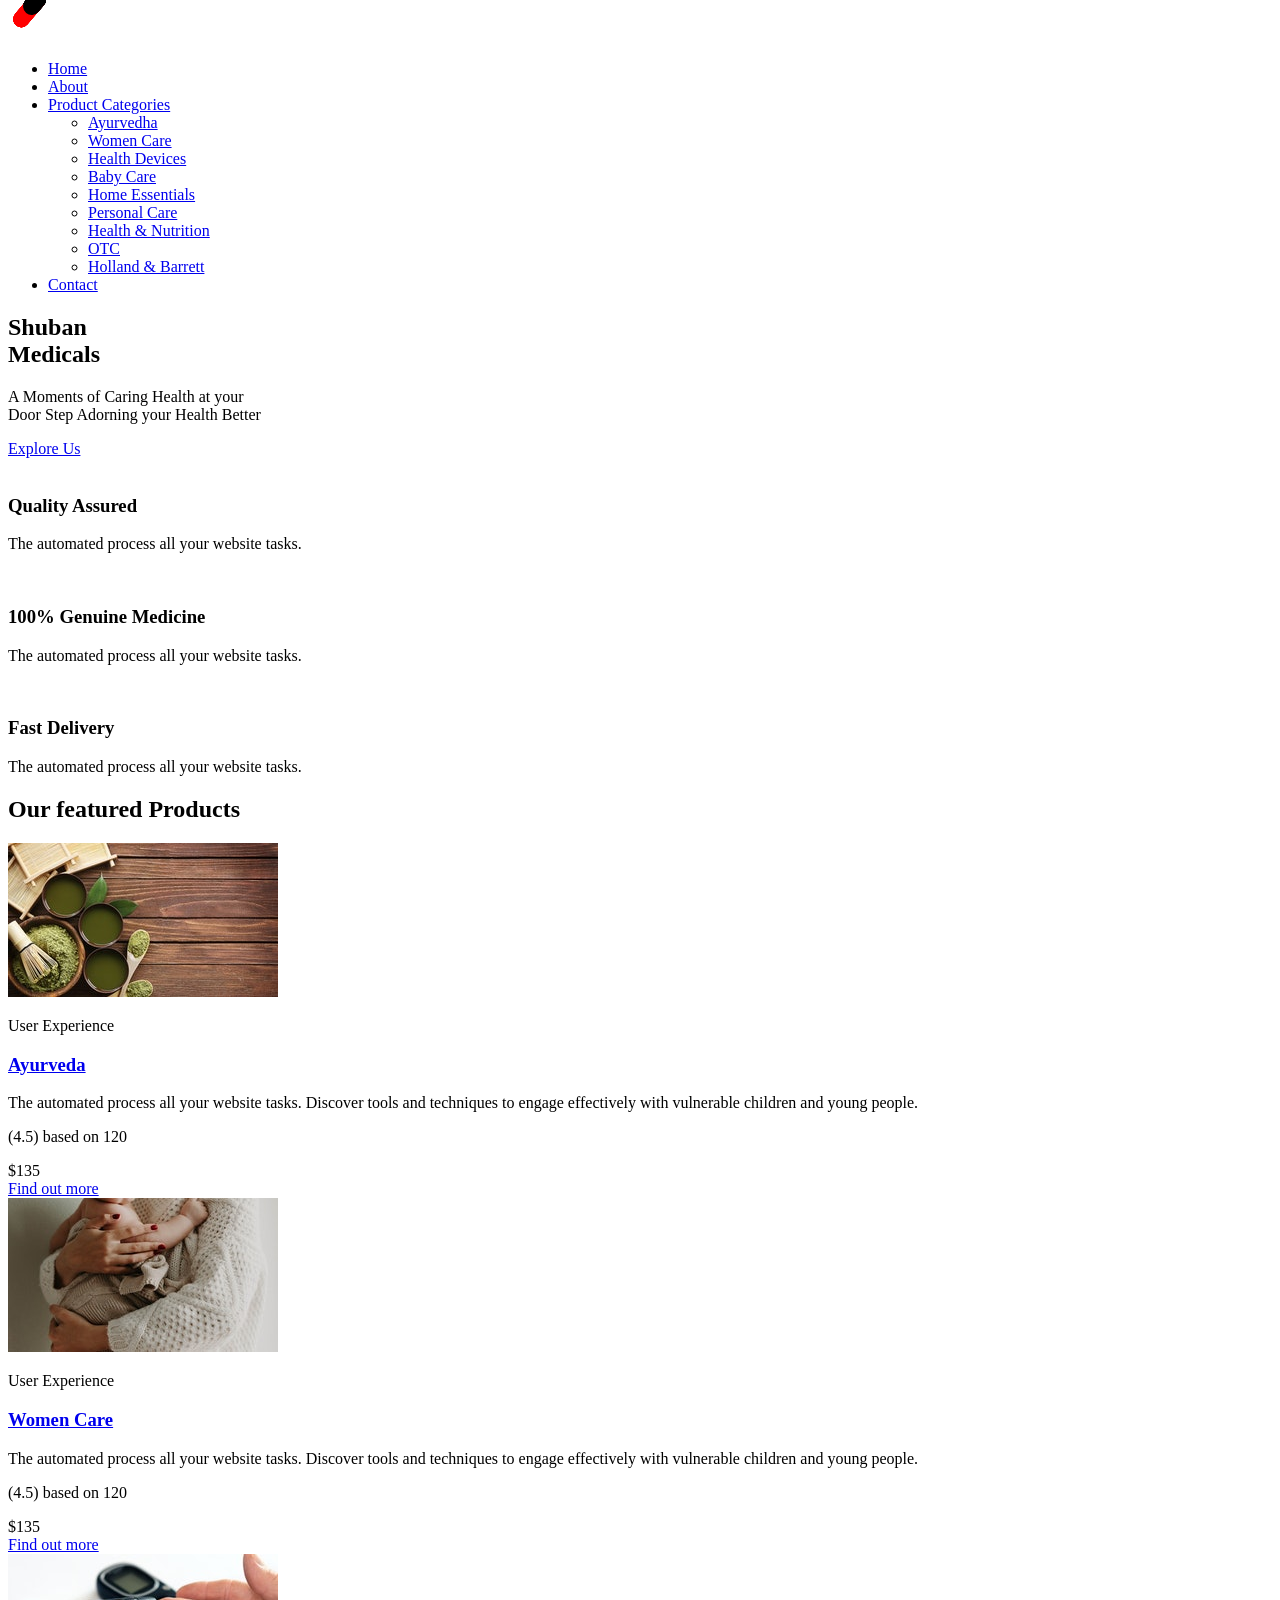
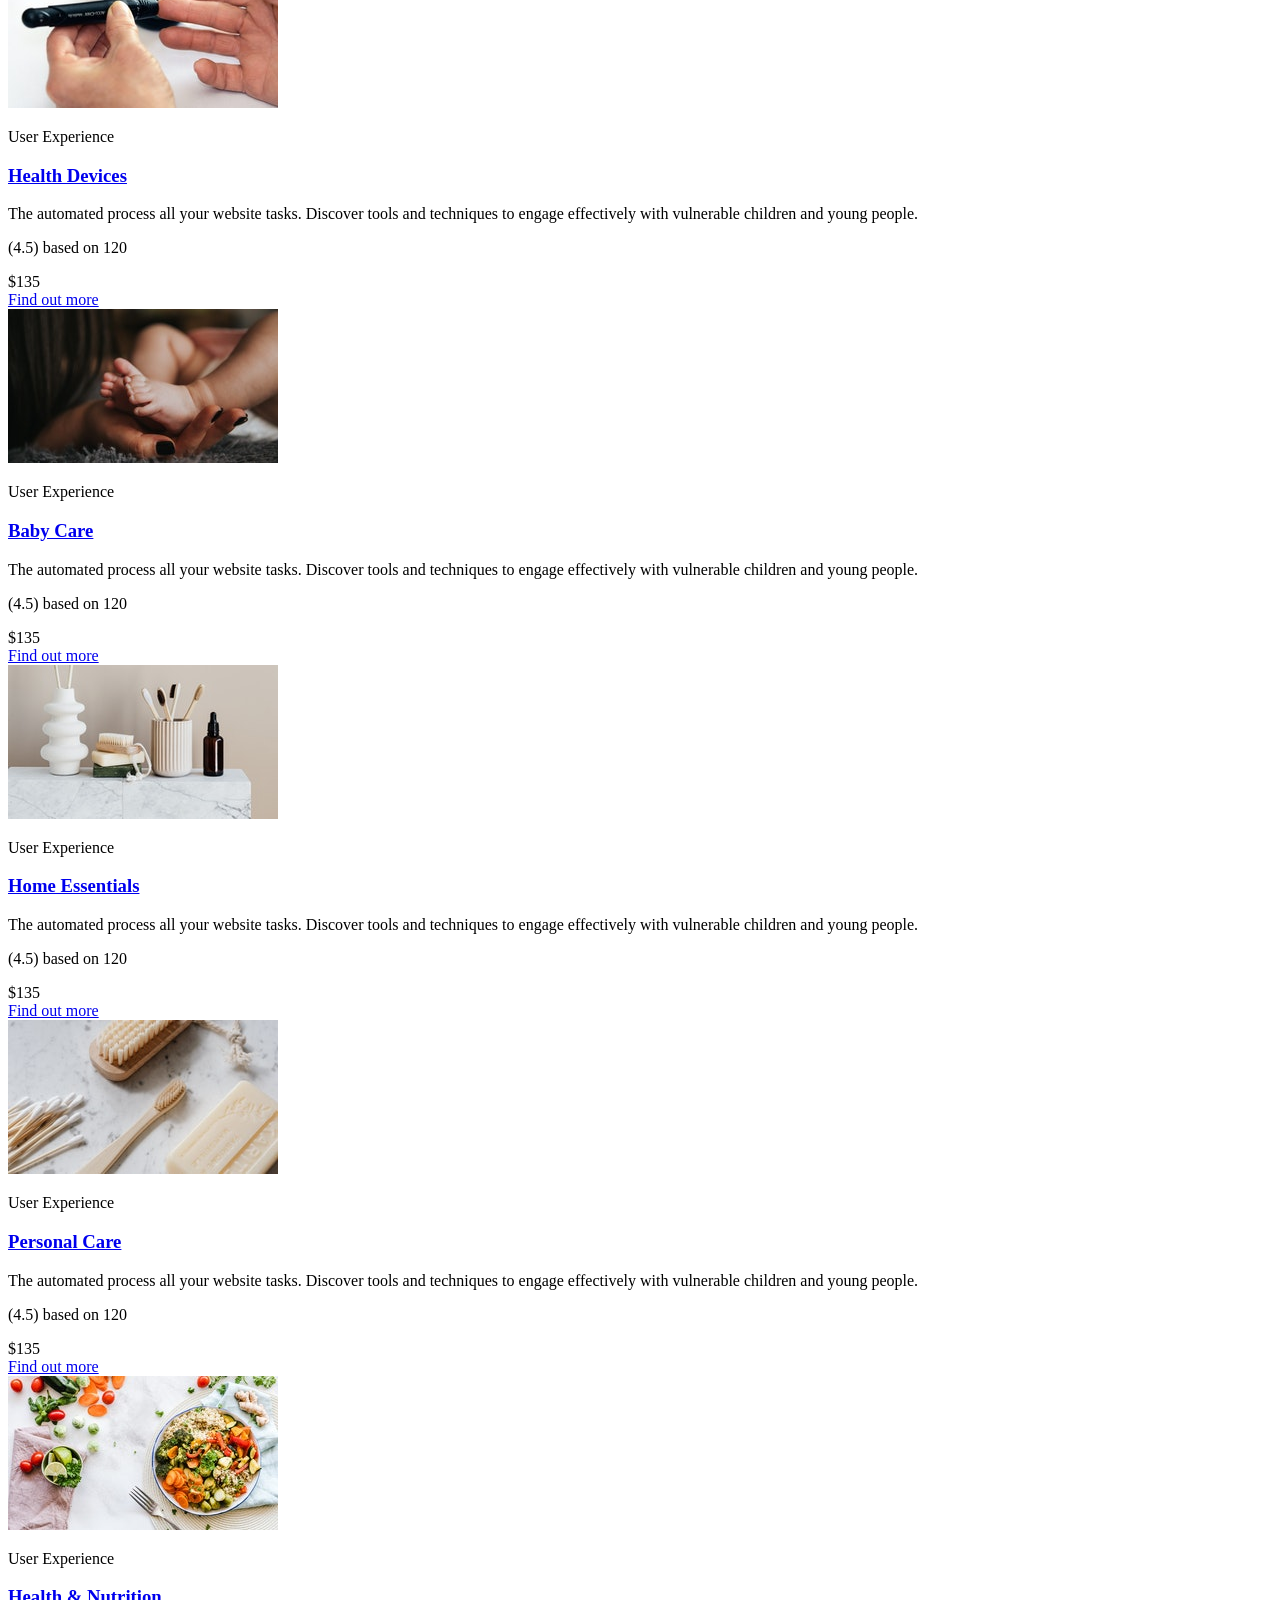
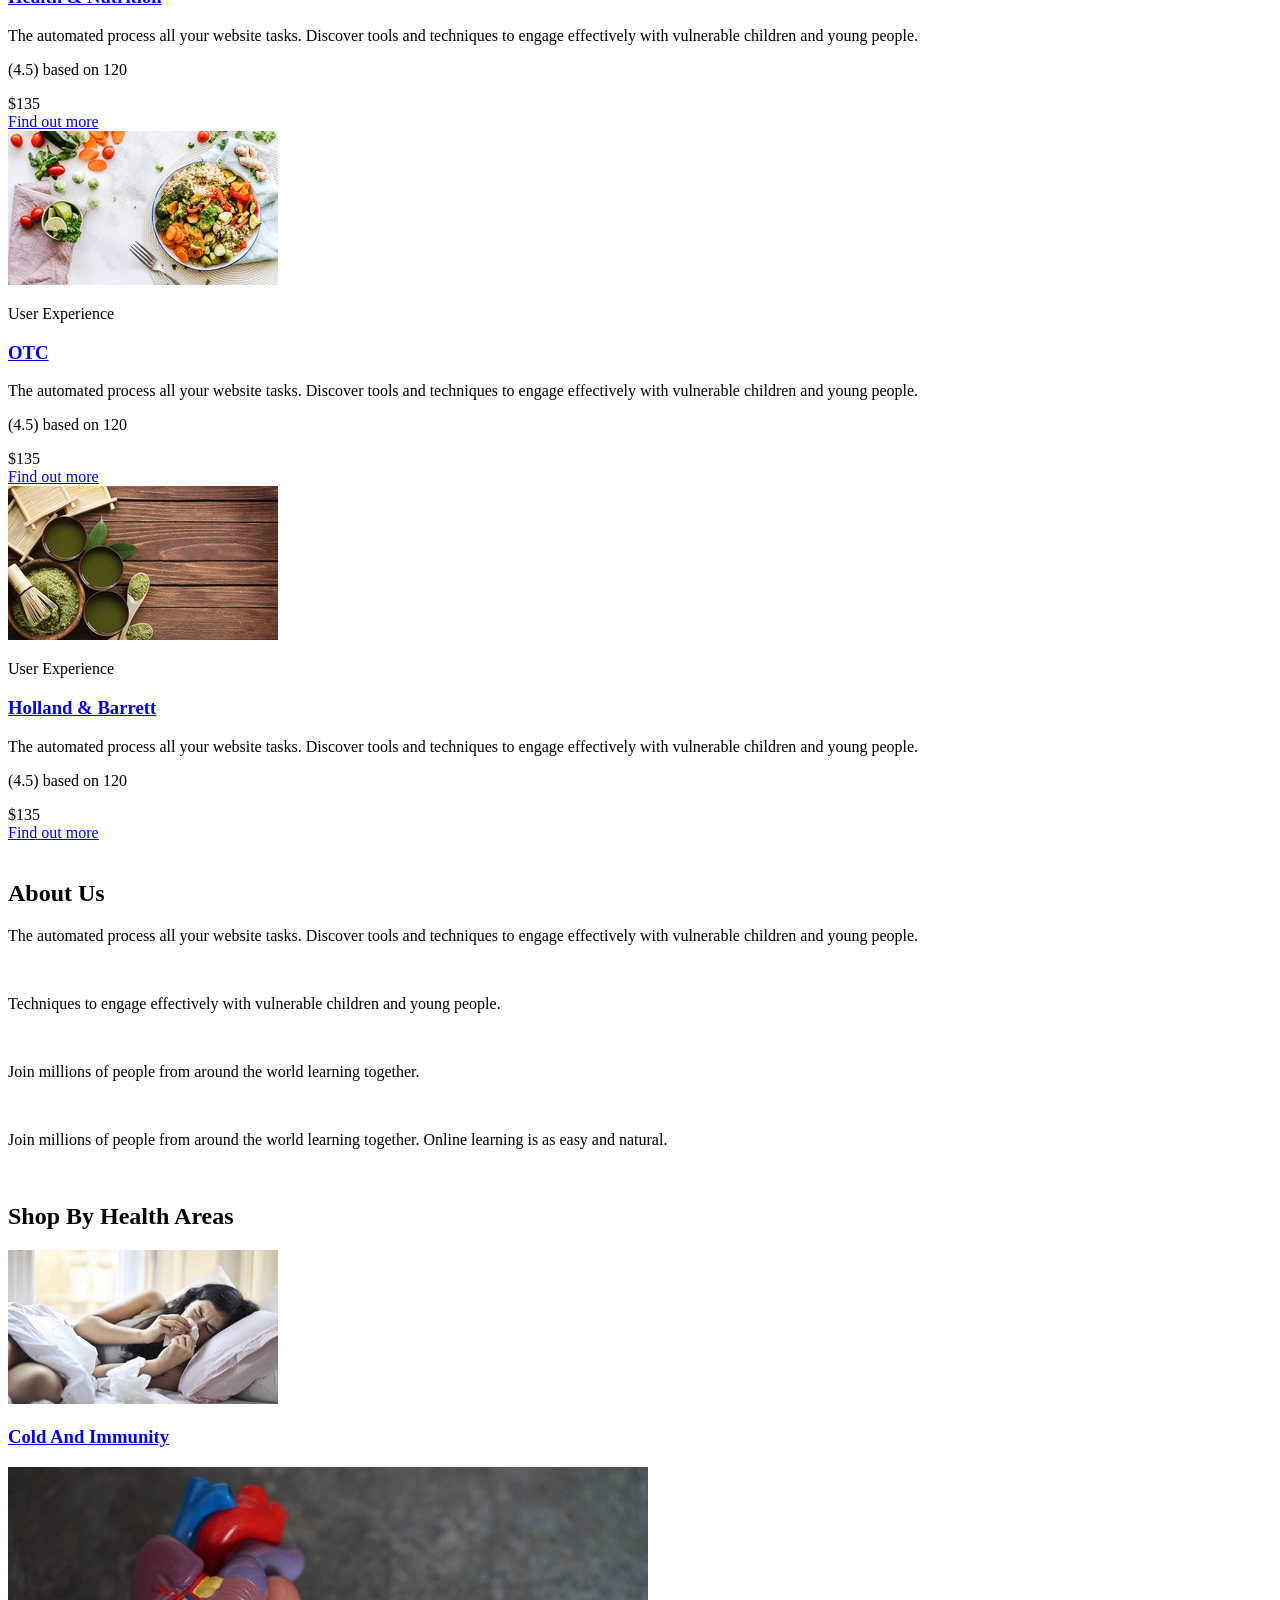
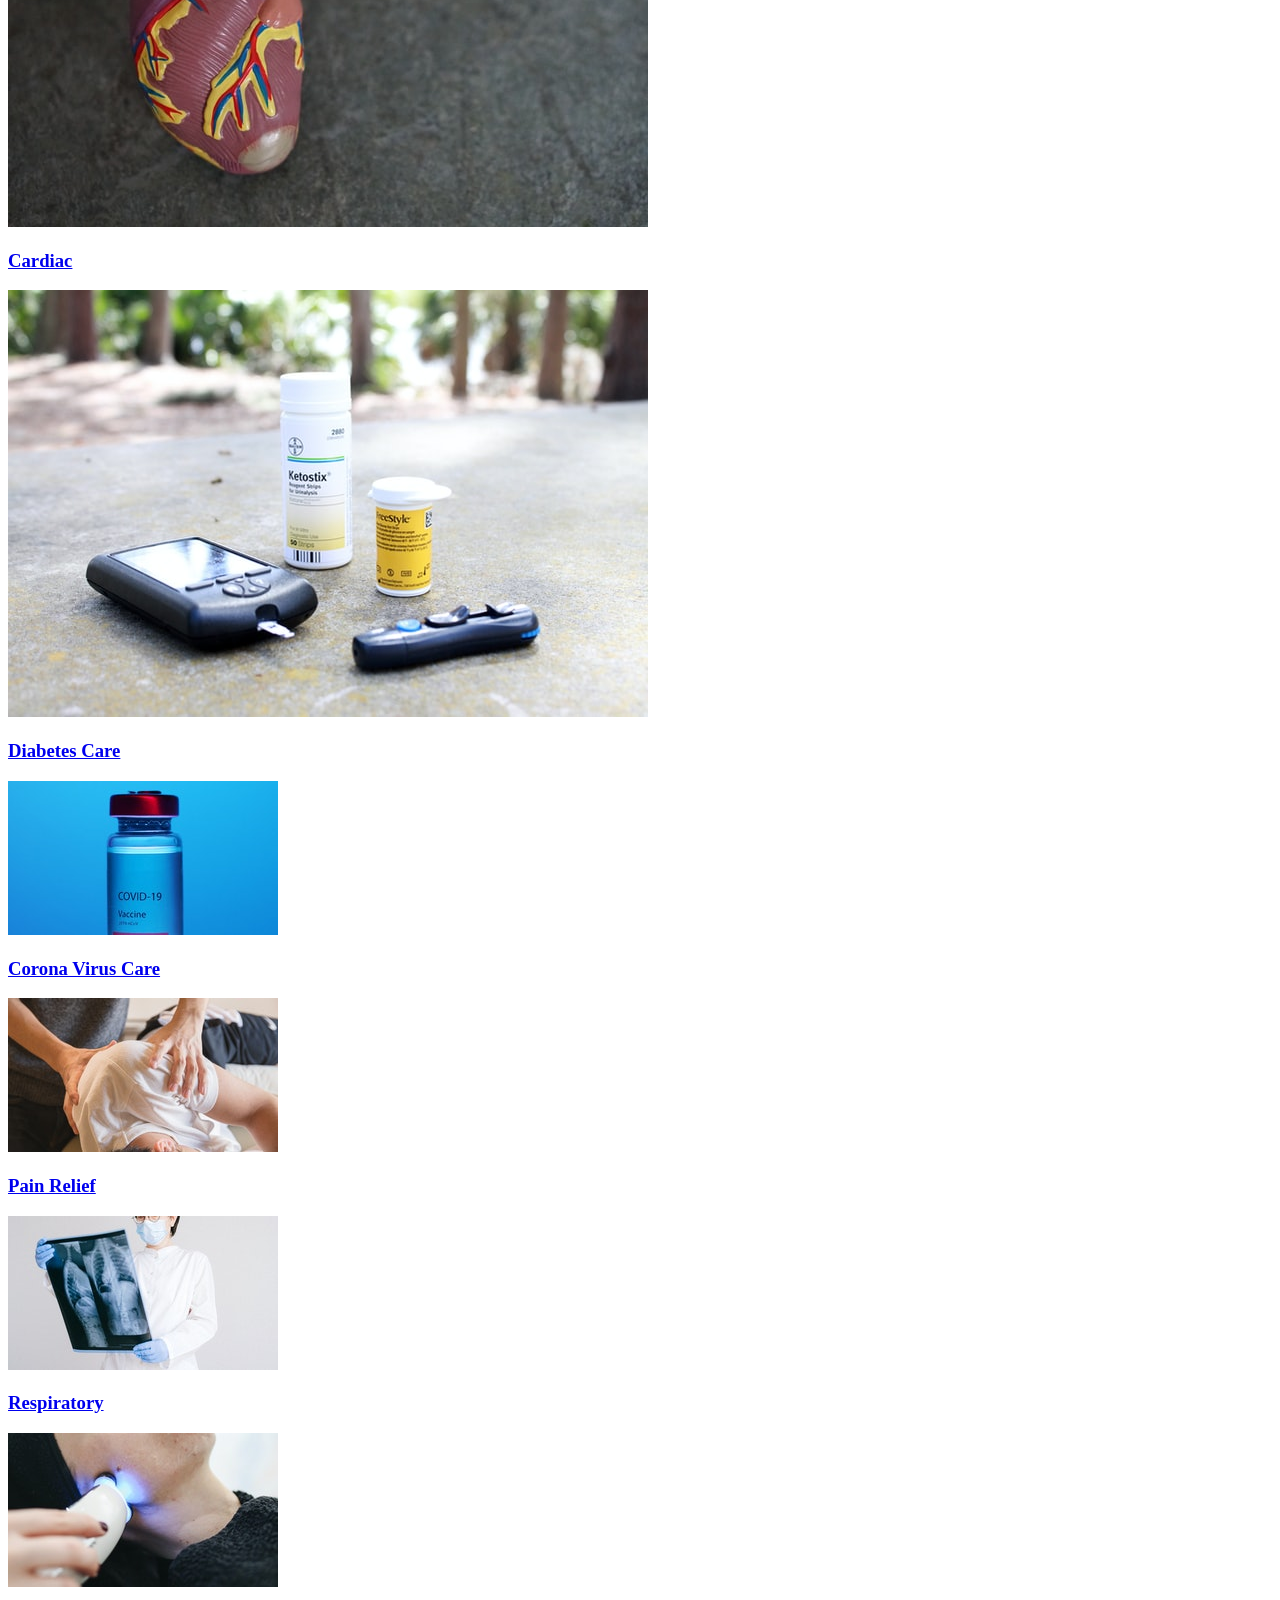
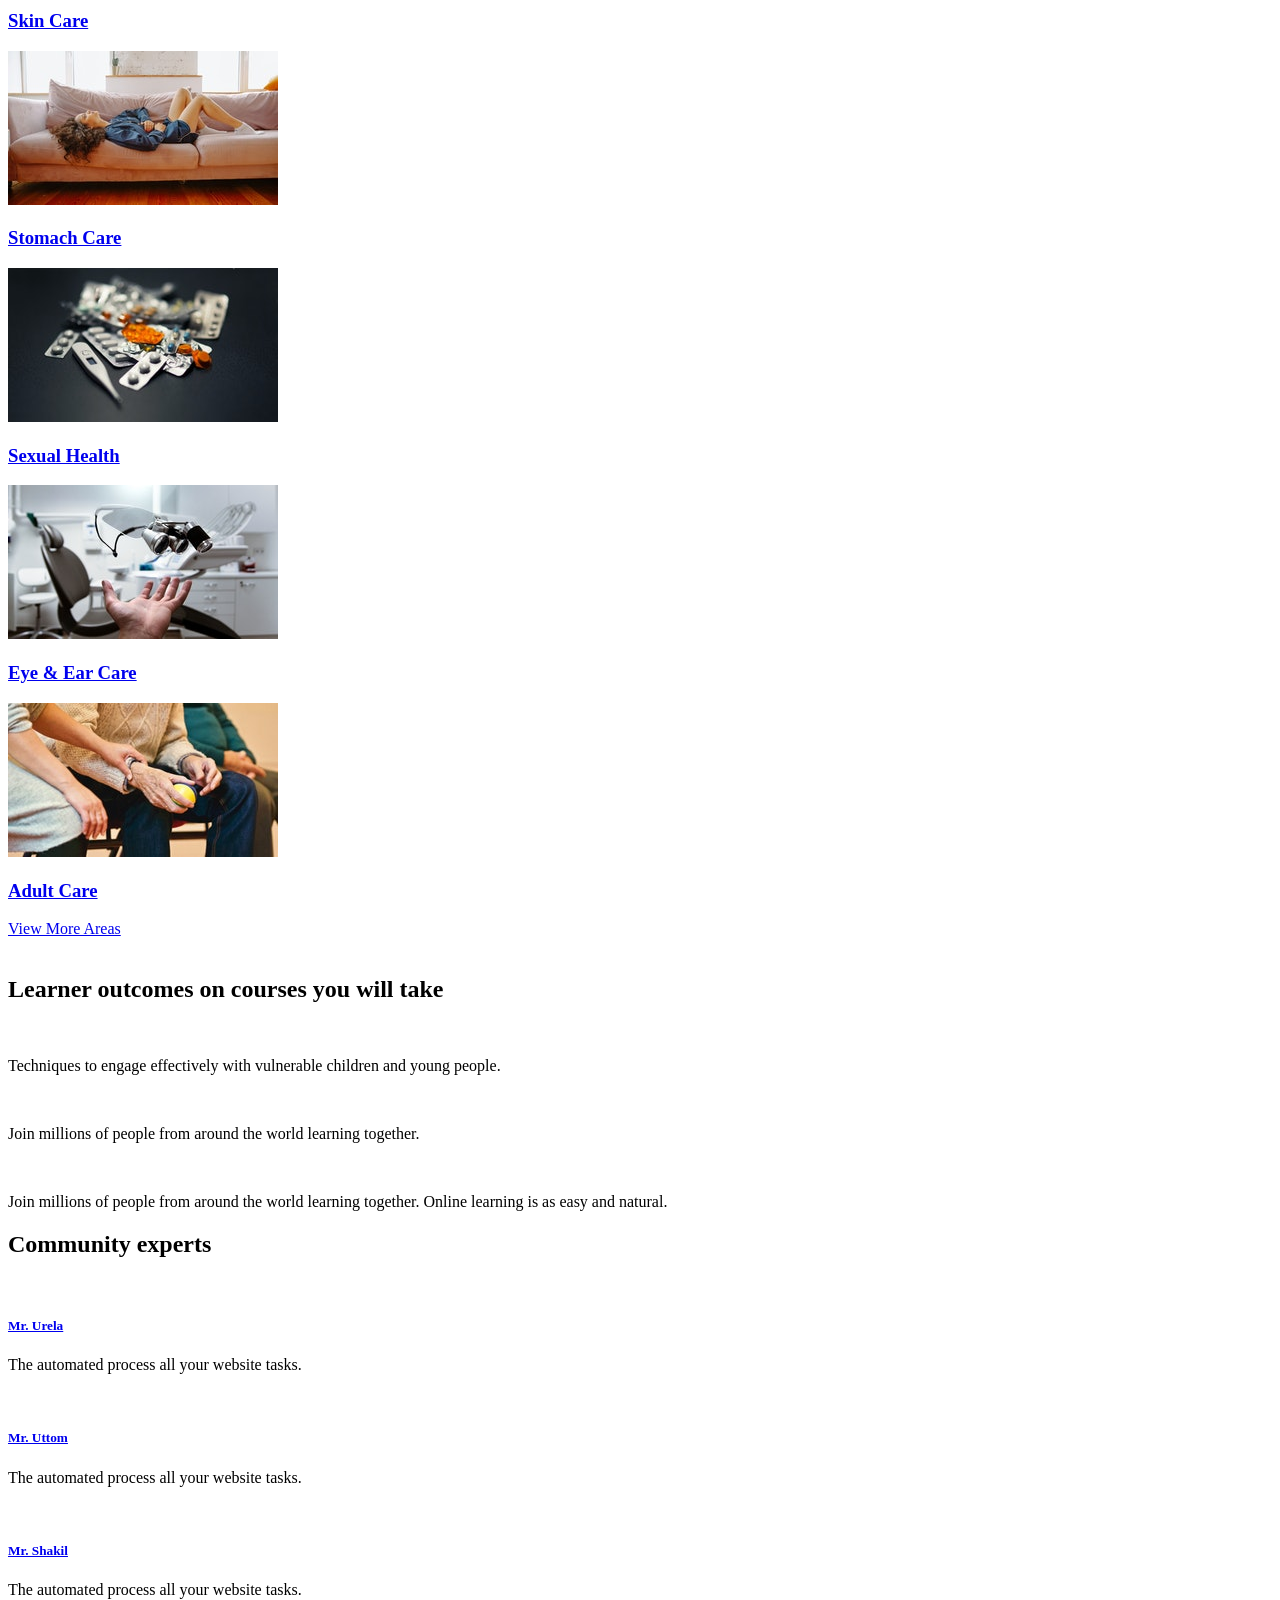
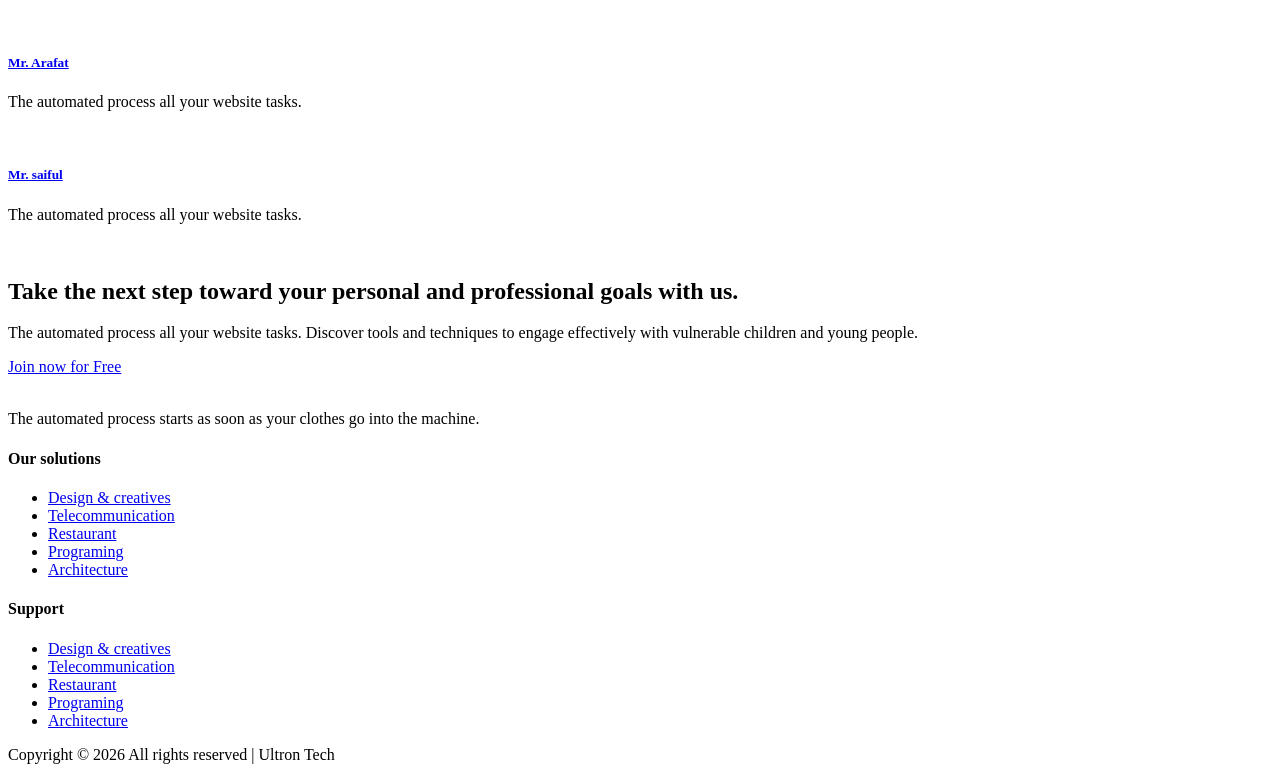
==== index.html @ db233076 "Shuban Medicals Initial Demo" ====
<!doctype html>
<html class="no-js" lang="zxx">

<head>
    <meta charset="utf-8">
    <meta http-equiv="x-ua-compatible" content="ie=edge">
    <title>Shuban Medicals | HomePage</title>
    <meta name="description" content="">
    <meta name="viewport" content="width=device-width, initial-scale=1">
    <!-- <link rel="manifest" href="site.webmanifest"> -->
    <link rel="shortcut icon" type="image/x-icon" href="assets/img/favicon.ico">

    <!-- CSS here -->
    <link rel="stylesheet" href="assets/css/bootstrap.min.css">
    <link rel="stylesheet" href="assets/css/owl.carousel.min.css">
    <link rel="stylesheet" href="assets/css/slicknav.css">
    <link rel="stylesheet" href="assets/css/flaticon.css">
    <link rel="stylesheet" href="assets/css/progressbar_barfiller.css">
    <link rel="stylesheet" href="assets/css/gijgo.css">
    <link rel="stylesheet" href="assets/css/animate.min.css">
    <link rel="stylesheet" href="assets/css/animated-headline.css">
    <link rel="stylesheet" href="assets/css/magnific-popup.css">
    <link rel="stylesheet" href="assets/css/fontawesome-all.min.css">
    <link rel="stylesheet" href="assets/css/themify-icons.css">
    <link rel="stylesheet" href="assets/css/slick.css">
    <link rel="stylesheet" href="assets/css/nice-select.css">
    <link rel="stylesheet" href="assets/css/style.css">
    <link rel="stylesheet" href="assets/css/custom.css">

</head>

<body>
    <!-- ? Preloader Start -->
    <div id="preloader-active">
        <div class="preloader d-flex align-items-center justify-content-center">
            <div class="preloader-inner position-relative">
                <div class="preloader-circle"></div>
                <div class="preloader-img pere-text">
                    <img src="assets/img/logo/loder.png" alt="">
                </div>
            </div>
        </div>
    </div>
    <!-- Preloader Start -->
    <header>
        <!-- Header Start -->
        <div class="header-area header-transparent">
            <div class="main-header ">
                <div class="header-bottom  header-sticky">
                    <div class="container-fluid">
                        <div class="row align-items-center">
                            <!-- Logo -->
                            <div class="col-xl-2 col-lg-2">
                                <div class="logo">
                                    <a href="index.html"><img src="assets/img/logo/logo.png" alt=""></a>
                                </div>
                            </div>
                            <div class="col-xl-10 col-lg-10">
                                <div class="menu-wrapper d-flex align-items-center justify-content-end">
                                    <!-- Main-menu -->
                                    <div class="main-menu d-none d-lg-block">
                                        <nav>
                                            <ul id="navigation">
                                                <li class="active"><a href="index.html">Home</a></li>
                                                <li><a href="#">About</a></li>
                                                <li><a href="products.html">Product Categories</a>
                                                    <ul class="submenu">
                                                        <li><a href="/products.html">Ayurvedha</a></li>
                                                        <li><a href="/products.html">Women Care</a></li>
                                                        <li><a href="/products.html">Health Devices</a></li>
                                                        <li><a href="/products.html">Baby Care</a></li>
                                                        <li><a href="/products.html">Home Essentials</a></li>
                                                        <li><a href="/products.html">Personal Care</a></li>
                                                        <li><a href="/products.html">Health & Nutrition</a></li>
                                                        <li><a href="/products.html">OTC</a></li>
                                                        <li><a href="/products.html">Holland & Barrett</a></li>

                                                    </ul>
                                                </li>
                                                <!-- <li><a href="courses.html">Courses</a></li> -->
                                                <!-- <li><a href="#">Blog</a>
                                                    <ul class="submenu">
                                                        <li><a href="blog.html">Blog</a></li>
                                                        <li><a href="blog_details.html">Blog Details</a></li>
                                                        <li><a href="elements.html">Element</a></li>
                                                    </ul>
                                                </li> -->
                                                <li><a href="#">Contact</a></li>
                                                <!-- Button -->
                                                <!-- <li class="button-header margin-left "><a href="#" class="btn">Join</a></li>
                                                <li class="button-header"><a href="login.html" class="btn btn3">Log in</a></li> -->
                                            </ul>
                                        </nav>
                                    </div>
                                </div>
                            </div>
                            <!-- Mobile Menu -->
                            <div class="col-12">
                                <div class="mobile_menu d-block d-lg-none"></div>
                            </div>
                        </div>
                    </div>
                </div>
            </div>
        </div>
        <!-- Header End -->
    </header>
    <main>
        <!--? slider Area Start-->
        <section class="slider-area ">
            <div class="slider-active">
                <!-- Single Slider -->
                <div class="single-slider slider-height d-flex align-items-center">
                    <div class="container">
                        <div class="row">
                            <div class="col-xl-6 col-lg-7 col-md-12">
                                <div class="hero__caption">
                                    <h1 data-animation="fadeInLeft" data-delay="0.2s">Shuban<br> Medicals</h1>
                                    <p data-animation="fadeInLeft" data-delay="0.4s">A Moments of Caring Health at your<br> Door Step Adorning your Health Better</p>
                                    <a href="#" class="btn hero-btn" data-animation="fadeInLeft" data-delay="0.7s">Explore Us</a>
                                </div>
                            </div>
                        </div>
                    </div>
                </div>
            </div>
        </section>
        <!-- ? services-area -->
        <div class="services-area">
            <div class="container">
                <div class="row justify-content-sm-center">
                    <div class="col-lg-4 col-md-6 col-sm-8">
                        <div class="single-services mb-30">
                            <div class="features-icon">
                                <img src="assets/img/icon/icon1.svg" alt="">
                            </div>
                            <div class="features-caption">
                                <h3>Quality Assured</h3>
                                <p>The automated process all your website tasks.</p>
                            </div>
                        </div>
                    </div>
                    <div class="col-lg-4 col-md-6 col-sm-8">
                        <div class="single-services mb-30">
                            <div class="features-icon">
                                <img src="assets/img/icon/icon2.svg" alt="">
                            </div>
                            <div class="features-caption">
                                <h3>100% Genuine Medicine</h3>
                                <p>The automated process all your website tasks.</p>
                            </div>
                        </div>
                    </div>
                    <div class="col-lg-4 col-md-6 col-sm-8">
                        <div class="single-services mb-30">
                            <div class="features-icon">
                                <img src="assets/img/icon/icon3.svg" alt="">
                            </div>
                            <div class="features-caption">
                                <h3>Fast Delivery</h3>
                                <p>The automated process all your website tasks.</p>
                            </div>
                        </div>
                    </div>
                </div>
            </div>
        </div>
        <!-- Courses area start -->
        <div class="courses-area section-padding40 fix">
            <div class="container">
                <div class="row justify-content-center">
                    <div class="col-xl-7 col-lg-8">
                        <div class="section-tittle text-center mb-55">
                            <h2>Our featured Products</h2>
                        </div>
                    </div>
                </div>
                <div class="courses-actives">
                    <!-- Single -->
                    <div class="properties pb-20">
                        <div class="properties__card">
                            <div class="properties__img overlay1">
                                <a href="#"><img src="assets/img/custom/ayurveda.jpg" alt=""></a>
                            </div>
                            <div class="properties__caption">
                                <p>User Experience</p>
                                <h3><a href="#">Ayurveda</a></h3>
                                <p>The automated process all your website tasks. Discover tools and techniques to engage effectively with vulnerable children and young people.

                                </p>
                                <div class="properties__footer d-flex justify-content-between align-items-center">
                                    <div class="restaurant-name">
                                        <div class="rating">
                                            <i class="fas fa-star"></i>
                                            <i class="fas fa-star"></i>
                                            <i class="fas fa-star"></i>
                                            <i class="fas fa-star"></i>
                                            <i class="fas fa-star-half"></i>
                                        </div>
                                        <p><span>(4.5)</span> based on 120</p>
                                    </div>
                                    <div class="price">
                                        <span>$135</span>
                                    </div>
                                </div>
                                <a href="#" class="border-btn border-btn2">Find out more</a>
                            </div>

                        </div>
                    </div>
                    <!-- Single -->
                    <!-- Single -->
                    <div class="properties pb-20">
                        <div class="properties__card">
                            <div class="properties__img overlay1">
                                <a href="#"><img src="assets/img/custom/womencare.jpg" alt=""></a>
                            </div>
                            <div class="properties__caption">
                                <p>User Experience</p>
                                <h3><a href="#">Women Care</a></h3>
                                <p>The automated process all your website tasks. Discover tools and techniques to engage effectively with vulnerable children and young people.
                                </p>
                                <div class="properties__footer d-flex justify-content-between align-items-center">
                                    <div class="restaurant-name">
                                        <div class="rating">
                                            <i class="fas fa-star"></i>
                                            <i class="fas fa-star"></i>
                                            <i class="fas fa-star"></i>
                                            <i class="fas fa-star"></i>
                                            <i class="fas fa-star-half"></i>
                                        </div>
                                        <p><span>(4.5)</span> based on 120</p>
                                    </div>
                                    <div class="price">
                                        <span>$135</span>
                                    </div>
                                </div>
                                <a href="#" class="border-btn border-btn2">Find out more</a>
                            </div>
                        </div>
                    </div>
                    <!-- Single -->
                    <!-- Single -->
                    <div class="properties pb-20">
                        <div class="properties__card">
                            <div class="properties__img overlay1">
                                <a href="#"><img src="assets/img/custom/helathDevices.jpg" alt=""></a>
                            </div>
                            <div class="properties__caption">
                                <p>User Experience</p>
                                <h3><a href="#">Health Devices</a></h3>
                                <p>The automated process all your website tasks. Discover tools and techniques to engage effectively with vulnerable children and young people.

                                </p>
                                <div class="properties__footer d-flex justify-content-between align-items-center">
                                    <div class="restaurant-name">
                                        <div class="rating">
                                            <i class="fas fa-star"></i>
                                            <i class="fas fa-star"></i>
                                            <i class="fas fa-star"></i>
                                            <i class="fas fa-star"></i>
                                            <i class="fas fa-star-half"></i>
                                        </div>
                                        <p><span>(4.5)</span> based on 120</p>
                                    </div>
                                    <div class="price">
                                        <span>$135</span>
                                    </div>
                                </div>
                                <a href="#" class="border-btn border-btn2">Find out more</a>
                            </div>

                        </div>
                    </div>
                    <!-- Single -->
                    <!-- Single -->
                    <div class="properties pb-20">
                        <div class="properties__card">
                            <div class="properties__img overlay1">
                                <a href="#"><img src="assets/img/custom/babycare.jpg" alt=""></a>
                            </div>
                            <div class="properties__caption">
                                <p>User Experience</p>
                                <h3><a href="#">Baby Care</a></h3>
                                <p>The automated process all your website tasks. Discover tools and techniques to engage effectively with vulnerable children and young people.

                                </p>
                                <div class="properties__footer d-flex justify-content-between align-items-center">
                                    <div class="restaurant-name">
                                        <div class="rating">
                                            <i class="fas fa-star"></i>
                                            <i class="fas fa-star"></i>
                                            <i class="fas fa-star"></i>
                                            <i class="fas fa-star"></i>
                                            <i class="fas fa-star-half"></i>
                                        </div>
                                        <p><span>(4.5)</span> based on 120</p>
                                    </div>
                                    <div class="price">
                                        <span>$135</span>
                                    </div>
                                </div>
                                <a href="#" class="border-btn border-btn2">Find out more</a>
                            </div>

                        </div>
                    </div>
                    <!-- Single -->
                    <!-- Single -->
                    <div class="properties pb-20">
                        <div class="properties__card">
                            <div class="properties__img overlay1">
                                <a href="#"><img src="assets/img/custom/homeessentials.jpg" alt=""></a>
                            </div>
                            <div class="properties__caption">
                                <p>User Experience</p>
                                <h3><a href="#">Home Essentials</a></h3>
                                <p>The automated process all your website tasks. Discover tools and techniques to engage effectively with vulnerable children and young people.

                                </p>
                                <div class="properties__footer d-flex justify-content-between align-items-center">
                                    <div class="restaurant-name">
                                        <div class="rating">
                                            <i class="fas fa-star"></i>
                                            <i class="fas fa-star"></i>
                                            <i class="fas fa-star"></i>
                                            <i class="fas fa-star"></i>
                                            <i class="fas fa-star-half"></i>
                                        </div>
                                        <p><span>(4.5)</span> based on 120</p>
                                    </div>
                                    <div class="price">
                                        <span>$135</span>
                                    </div>
                                </div>
                                <a href="#" class="border-btn border-btn2">Find out more</a>
                            </div>

                        </div>
                    </div>
                    <!-- Single -->
                    <!-- Single -->
                    <div class="properties pb-20">
                        <div class="properties__card">
                            <div class="properties__img overlay1">
                                <a href="#"><img src="assets/img/custom/personalcare.jpg" alt=""></a>
                            </div>
                            <div class="properties__caption">
                                <p>User Experience</p>
                                <h3><a href="#">Personal Care</a></h3>
                                <p>The automated process all your website tasks. Discover tools and techniques to engage effectively with vulnerable children and young people.

                                </p>
                                <div class="properties__footer d-flex justify-content-between align-items-center">
                                    <div class="restaurant-name">
                                        <div class="rating">
                                            <i class="fas fa-star"></i>
                                            <i class="fas fa-star"></i>
                                            <i class="fas fa-star"></i>
                                            <i class="fas fa-star"></i>
                                            <i class="fas fa-star-half"></i>
                                        </div>
                                        <p><span>(4.5)</span> based on 120</p>
                                    </div>
                                    <div class="price">
                                        <span>$135</span>
                                    </div>
                                </div>
                                <a href="#" class="border-btn border-btn2">Find out more</a>
                            </div>

                        </div>
                    </div>
                    <!-- Single -->
                    <!-- Single -->
                    <div class="properties pb-20">
                        <div class="properties__card">
                            <div class="properties__img overlay1">
                                <a href="#"><img src="assets/img/custom/healthnutrition.jpg" alt=""></a>
                            </div>
                            <div class="properties__caption">
                                <p>User Experience</p>
                                <h3><a href="#">Health & Nutrition</a></h3>
                                <p>The automated process all your website tasks. Discover tools and techniques to engage effectively with vulnerable children and young people.

                                </p>
                                <div class="properties__footer d-flex justify-content-between align-items-center">
                                    <div class="restaurant-name">
                                        <div class="rating">
                                            <i class="fas fa-star"></i>
                                            <i class="fas fa-star"></i>
                                            <i class="fas fa-star"></i>
                                            <i class="fas fa-star"></i>
                                            <i class="fas fa-star-half"></i>
                                        </div>
                                        <p><span>(4.5)</span> based on 120</p>
                                    </div>
                                    <div class="price">
                                        <span>$135</span>
                                    </div>
                                </div>
                                <a href="#" class="border-btn border-btn2">Find out more</a>
                            </div>

                        </div>
                    </div>
                    <!-- Single -->
                    <!-- Single -->
                    <div class="properties pb-20">
                        <div class="properties__card">
                            <div class="properties__img overlay1">
                                <a href="#"><img src="assets/img/custom/healthnutrition.jpg" alt=""></a>
                            </div>
                            <div class="properties__caption">
                                <p>User Experience</p>
                                <h3><a href="#">OTC</a></h3>
                                <p>The automated process all your website tasks. Discover tools and techniques to engage effectively with vulnerable children and young people.

                                </p>
                                <div class="properties__footer d-flex justify-content-between align-items-center">
                                    <div class="restaurant-name">
                                        <div class="rating">
                                            <i class="fas fa-star"></i>
                                            <i class="fas fa-star"></i>
                                            <i class="fas fa-star"></i>
                                            <i class="fas fa-star"></i>
                                            <i class="fas fa-star-half"></i>
                                        </div>
                                        <p><span>(4.5)</span> based on 120</p>
                                    </div>
                                    <div class="price">
                                        <span>$135</span>
                                    </div>
                                </div>
                                <a href="#" class="border-btn border-btn2">Find out more</a>
                            </div>

                        </div>
                    </div>
                    <!-- Single -->
                    <!-- Single -->
                    <div class="properties pb-20">
                        <div class="properties__card">
                            <div class="properties__img overlay1">
                                <a href="#"><img src="assets/img/custom/ayurveda.jpg" alt=""></a>
                            </div>
                            <div class="properties__caption">
                                <p>User Experience</p>
                                <h3><a href="#">Holland & Barrett</a></h3>
                                <p>The automated process all your website tasks. Discover tools and techniques to engage effectively with vulnerable children and young people.

                                </p>
                                <div class="properties__footer d-flex justify-content-between align-items-center">
                                    <div class="restaurant-name">
                                        <div class="rating">
                                            <i class="fas fa-star"></i>
                                            <i class="fas fa-star"></i>
                                            <i class="fas fa-star"></i>
                                            <i class="fas fa-star"></i>
                                            <i class="fas fa-star-half"></i>
                                        </div>
                                        <p><span>(4.5)</span> based on 120</p>
                                    </div>
                                    <div class="price">
                                        <span>$135</span>
                                    </div>
                                </div>
                                <a href="#" class="border-btn border-btn2">Find out more</a>
                            </div>

                        </div>
                    </div>
                    <!-- Single -->
                </div>
            </div>
        </div>
        <!-- Courses area End -->
        <!--? About Area-1 Start -->
        <section class="about-area1 fix pt-10">
            <div class="support-wrapper align-items-center">
                <div class="left-content1">
                    <div class="about-icon">
                        <img src="assets/img/icon/about.svg" alt="">
                    </div>
                    <!-- section tittle -->
                    <div class="section-tittle section-tittle2 mb-55">
                        <div class="front-text">
                            <h2 class="">About Us</h2>
                            <p>The automated process all your website tasks. Discover tools and techniques to engage effectively with vulnerable children and young people.
                            </p>
                        </div>
                    </div>
                    <div class="single-features">
                        <div class="features-icon">
                            <img src="assets/img/icon/right-icon.svg" alt="">
                        </div>
                        <div class="features-caption">
                            <p>Techniques to engage effectively with vulnerable children and young people.</p>
                        </div>
                    </div>
                    <div class="single-features">
                        <div class="features-icon">
                            <img src="assets/img/icon/right-icon.svg" alt="">
                        </div>
                        <div class="features-caption">
                            <p>Join millions of people from around the world learning together.</p>
                        </div>
                    </div>

                    <div class="single-features">
                        <div class="features-icon">
                            <img src="assets/img/icon/right-icon.svg" alt="">
                        </div>
                        <div class="features-caption">
                            <p>Join millions of people from around the world learning together. Online learning is as easy and natural.</p>
                        </div>
                    </div>
                </div>
                <div class="right-content1">
                    <!-- img -->
                    <div class="right-img">
                        <img src="assets/img/gallery/about.png" alt="">

                        <div class="video-icon">
                            <a class="popup-video btn-icon" href="https://www.youtube.com/watch?v=up68UAfH0d0"><i class="fas fa-play"></i></a>
                        </div>
                    </div>
                </div>
            </div>
        </section>
        <!-- About Area End -->
        <!--? top subjects Area Start -->
        <div class="topic-area section-padding40">
            <div class="container">
                <div class="row justify-content-center">
                    <div class="col-xl-7 col-lg-8">
                        <div class="section-tittle text-center mb-55">
                            <h2>Shop By Health Areas</h2>
                        </div>
                    </div>
                </div>
                <div class="row">
                    <div class="col-lg-3 col-md-4 col-sm-6">
                        <div class="single-topic text-center mb-30">
                            <div class="topic-img">
                                <img src="assets/img/custom/cold.jpg" alt="">
                                <div class="topic-content-box">
                                    <div class="topic-content">
                                        <h3><a href="#">Cold And Immunity</a></h3>
                                    </div>
                                </div>
                            </div>
                        </div>
                    </div>
                    <div class="col-lg-3 col-md-4 col-sm-6">
                        <div class="single-topic text-center mb-30">
                            <div class="topic-img">
                                <img src="assets/img/custom/cardiac.jpg" alt="">
                                <div class="topic-content-box">
                                    <div class="topic-content">
                                        <h3><a href="#">Cardiac</a></h3>
                                    </div>
                                </div>
                            </div>
                        </div>
                    </div>
                    <div class="col-lg-3 col-md-4 col-sm-6">
                        <div class="single-topic text-center mb-30">
                            <div class="topic-img">
                                <img src="assets/img/custom/diabetes.jpg" alt="">
                                <div class="topic-content-box">
                                    <div class="topic-content">
                                        <h3><a href="#">Diabetes Care</a></h3>
                                    </div>
                                </div>
                            </div>
                        </div>
                    </div>
                    <div class="col-lg-3 col-md-4 col-sm-6">
                        <div class="single-topic text-center mb-30">
                            <div class="topic-img">
                                <img src="assets/img/custom/corona.jpg" alt="">
                                <div class="topic-content-box">
                                    <div class="topic-content">
                                        <h3><a href="#">Corona Virus Care</a></h3>
                                    </div>
                                </div>
                            </div>
                        </div>
                    </div>
                    <div class="col-lg-3 col-md-4 col-sm-6">
                        <div class="single-topic text-center mb-30">
                            <div class="topic-img">
                                <img src="assets/img/custom/pain.jpg" alt="">
                                <div class="topic-content-box">
                                    <div class="topic-content">
                                        <h3><a href="#">Pain Relief</a></h3>
                                    </div>
                                </div>
                            </div>
                        </div>
                    </div>
                    <div class="col-lg-3 col-md-4 col-sm-6">
                        <div class="single-topic text-center mb-30">
                            <div class="topic-img">
                                <img src="assets/img/custom/respiratory.jpg" alt="">
                                <div class="topic-content-box">
                                    <div class="topic-content">
                                        <h3><a href="#">Respiratory</a></h3>
                                    </div>
                                </div>
                            </div>
                        </div>
                    </div>
                    <div class="col-lg-3 col-md-4 col-sm-6">
                        <div class="single-topic text-center mb-30">
                            <div class="topic-img">
                                <img src="assets/img/custom/skincare.jpg" alt="">
                                <div class="topic-content-box">
                                    <div class="topic-content">
                                        <h3><a href="#">Skin Care</a></h3>
                                    </div>
                                </div>
                            </div>
                        </div>
                    </div>
                    <div class="col-lg-3 col-md-4 col-sm-6">
                        <div class="single-topic text-center mb-30">
                            <div class="topic-img">
                                <img src="assets/img/custom/stomachcare.jpg" alt="">
                                <div class="topic-content-box">
                                    <div class="topic-content">
                                        <h3><a href="#">Stomach Care</a></h3>
                                    </div>
                                </div>
                            </div>
                        </div>
                    </div>
                    <div class="col-lg-3 col-md-4 col-sm-6">
                        <div class="single-topic text-center mb-30">
                            <div class="topic-img">
                                <img src="assets/img/custom/sexual.jpg" alt="">
                                <div class="topic-content-box">
                                    <div class="topic-content">
                                        <h3><a href="#">Sexual Health</a></h3>
                                    </div>
                                </div>
                            </div>
                        </div>
                    </div>
                    <div class="col-lg-3 col-md-4 col-sm-6">
                        <div class="single-topic text-center mb-30">
                            <div class="topic-img">
                                <img src="assets/img/custom/eyecare.jpg" alt="">
                                <div class="topic-content-box">
                                    <div class="topic-content">
                                        <h3><a href="#">Eye & Ear Care</a></h3>
                                    </div>
                                </div>
                            </div>
                        </div>
                    </div>
                    <div class="col-lg-3 col-md-4 col-sm-6">
                        <div class="single-topic text-center mb-30">
                            <div class="topic-img">
                                <img src="assets/img/custom/adultcare.jpg" alt="">
                                <div class="topic-content-box">
                                    <div class="topic-content">
                                        <h3><a href="#">Adult Care</a></h3>
                                    </div>
                                </div>
                            </div>
                        </div>
                    </div>
                </div>
                <div class="row justify-content-center">
                    <div class="col-xl-12">
                        <div class="section-tittle text-center mt-20">
                            <a href="courses.html" class="border-btn">View More Areas</a>
                        </div>
                    </div>
                </div>
            </div>
        </div>
        <!-- top subjects End -->
        <!--? About Area-3 Start -->
        <section class="about-area3 fix">
            <div class="support-wrapper align-items-center">
                <div class="right-content3">
                    <!-- img -->
                    <div class="right-img">
                        <img src="assets/img/gallery/about3.png" alt="">
                    </div>
                </div>
                <div class="left-content3">
                    <!-- section tittle -->
                    <div class="section-tittle section-tittle2 mb-20">
                        <div class="front-text">
                            <h2 class="">Learner outcomes on courses you will take</h2>
                        </div>
                    </div>
                    <div class="single-features">
                        <div class="features-icon">
                            <img src="assets/img/icon/right-icon.svg" alt="">
                        </div>
                        <div class="features-caption">
                            <p>Techniques to engage effectively with vulnerable children and young people.</p>
                        </div>
                    </div>
                    <div class="single-features">
                        <div class="features-icon">
                            <img src="assets/img/icon/right-icon.svg" alt="">
                        </div>
                        <div class="features-caption">
                            <p>Join millions of people from around the world learning together.</p>
                        </div>
                    </div>
                    <div class="single-features">
                        <div class="features-icon">
                            <img src="assets/img/icon/right-icon.svg" alt="">
                        </div>
                        <div class="features-caption">
                            <p>Join millions of people from around the world learning together. Online learning is as easy and natural.</p>
                        </div>
                    </div>
                </div>
            </div>
        </section>
        <!-- About Area End -->
        <!--? Team -->
        <section class="team-area section-padding40 fix">
            <div class="container">
                <div class="row justify-content-center">
                    <div class="col-xl-7 col-lg-8">
                        <div class="section-tittle text-center mb-55">
                            <h2>Community experts</h2>
                        </div>
                    </div>
                </div>
                <div class="team-active">
                    <div class="single-cat text-center">
                        <div class="cat-icon">
                            <img src="assets/img/gallery/team1.png" alt="">
                        </div>
                        <div class="cat-cap">
                            <h5><a href="services.html">Mr. Urela</a></h5>
                            <p>The automated process all your website tasks.</p>
                        </div>
                    </div>
                    <div class="single-cat text-center">
                        <div class="cat-icon">
                            <img src="assets/img/gallery/team2.png" alt="">
                        </div>
                        <div class="cat-cap">
                            <h5><a href="services.html">Mr. Uttom</a></h5>
                            <p>The automated process all your website tasks.</p>
                        </div>
                    </div>
                    <div class="single-cat text-center">
                        <div class="cat-icon">
                            <img src="assets/img/gallery/team3.png" alt="">
                        </div>
                        <div class="cat-cap">
                            <h5><a href="services.html">Mr. Shakil</a></h5>
                            <p>The automated process all your website tasks.</p>
                        </div>
                    </div>
                    <div class="single-cat text-center">
                        <div class="cat-icon">
                            <img src="assets/img/gallery/team4.png" alt="">
                        </div>
                        <div class="cat-cap">
                            <h5><a href="services.html">Mr. Arafat</a></h5>
                            <p>The automated process all your website tasks.</p>
                        </div>
                    </div>
                    <div class="single-cat text-center">
                        <div class="cat-icon">
                            <img src="assets/img/gallery/team3.png" alt="">
                        </div>
                        <div class="cat-cap">
                            <h5><a href="services.html">Mr. saiful</a></h5>
                            <p>The automated process all your website tasks.</p>
                        </div>
                    </div>
                </div>
            </div>
        </section>
        <!-- Services End -->
        <!--? About Area-2 Start -->
        <section class="about-area2 fix pb-padding">
            <div class="support-wrapper align-items-center">
                <div class="right-content2">
                    <!-- img -->
                    <div class="right-img">
                        <img src="assets/img/gallery/about2.png" alt="">
                    </div>
                </div>
                <div class="left-content2">
                    <!-- section tittle -->
                    <div class="section-tittle section-tittle2 mb-20">
                        <div class="front-text">
                            <h2 class="">Take the next step toward your personal and professional goals with us.</h2>
                            <p>The automated process all your website tasks. Discover tools and techniques to engage effectively with vulnerable children and young people.</p>
                            <a href="#" class="btn">Join now for Free</a>
                        </div>
                    </div>
                </div>
            </div>
        </section>
        <!-- About Area End -->
    </main>
    <footer>
        <div class="footer-wrappper footer-bg">
            <!-- Footer Start-->
            <div class="footer-area footer-padding">
                <div class="container">
                    <div class="row justify-content-between">
                        <div class="col-xl-4 col-lg-5 col-md-4 col-sm-6">
                            <div class="single-footer-caption mb-50">
                                <div class="single-footer-caption mb-30">
                                    <!-- logo -->
                                    <div class="footer-logo mb-25">
                                        <a href="index.html"><img src="assets/img/logo/logo2_footer.png" alt=""></a>
                                    </div>
                                    <div class="footer-tittle">
                                        <div class="footer-pera">
                                            <p>The automated process starts as soon as your clothes go into the machine.</p>
                                        </div>
                                    </div>
                                    <!-- social -->
                                    <div class="footer-social">
                                        <a href="#"><i class="fab fa-twitter"></i></a>
                                        <a href="https://bit.ly/sai4ull"><i class="fab fa-facebook-f"></i></a>
                                        <a href="#"><i class="fab fa-pinterest-p"></i></a>
                                    </div>
                                </div>
                            </div>
                        </div>
                        <div class="col-xl-2 col-lg-3 col-md-4 col-sm-5">
                            <div class="single-footer-caption mb-50">
                                <div class="footer-tittle">
                                    <h4>Our solutions</h4>
                                    <ul>
                                        <li><a href="#">Design & creatives</a></li>
                                        <li><a href="#">Telecommunication</a></li>
                                        <li><a href="#">Restaurant</a></li>
                                        <li><a href="#">Programing</a></li>
                                        <li><a href="#">Architecture</a></li>
                                    </ul>
                                </div>
                            </div>
                        </div>
                        <div class="col-xl-2 col-lg-4 col-md-4 col-sm-6">
                            <div class="single-footer-caption mb-50">
                                <div class="footer-tittle">
                                    <h4>Support</h4>
                                    <ul>
                                        <li><a href="#">Design & creatives</a></li>
                                        <li><a href="#">Telecommunication</a></li>
                                        <li><a href="#">Restaurant</a></li>
                                        <li><a href="#">Programing</a></li>
                                        <li><a href="#">Architecture</a></li>
                                    </ul>
                                </div>
                            </div>
                        </div>
                        <!-- <div class="col-xl-2 col-lg-3 col-md-4 col-sm-6">
                            <div class="single-footer-caption mb-50">
                                <div class="footer-tittle">
                                    <h4>Company</h4>
                                    <ul>
                                        <li><a href="#">Design & creatives</a></li>
                                        <li><a href="#">Telecommunication</a></li>
                                        <li><a href="#">Restaurant</a></li>
                                        <li><a href="#">Programing</a></li>
                                        <li><a href="#">Architecture</a></li>
                                    </ul>
                                </div>
                            </div>
                        </div> -->
                    </div>
                </div>
            </div>
            <!-- footer-bottom area -->
            <div class="footer-bottom-area">
                <div class="container">
                    <div class="footer-border">
                        <div class="row d-flex align-items-center">
                            <div class="col-xl-12 ">
                                <div class="footer-copy-right text-center">
                                    <p>

                                        Copyright &copy;
                                        <script>
                                            document.write(new Date().getFullYear());
                                        </script> All rights reserved | Ultron Tech
                                    </p>
                                </div>
                            </div>
                        </div>
                    </div>
                </div>
            </div>
            <!-- Footer End-->
        </div>
    </footer>
    <!-- Scroll Up -->
    <div id="back-top">
        <a title="Go to Top" href="#"> <i class="fas fa-level-up-alt"></i></a>
    </div>

    <!-- JS here -->
    <script src="./assets/js/vendor/modernizr-3.5.0.min.js"></script>
    <!-- Jquery, Popper, Bootstrap -->
    <script src="./assets/js/vendor/jquery-1.12.4.min.js"></script>
    <script src="./assets/js/popper.min.js"></script>
    <script src="./assets/js/bootstrap.min.js"></script>
    <!-- Jquery Mobile Menu -->
    <script src="./assets/js/jquery.slicknav.min.js"></script>

    <!-- Jquery Slick , Owl-Carousel Plugins -->
    <script src="./assets/js/owl.carousel.min.js"></script>
    <script src="./assets/js/slick.min.js"></script>
    <!-- One Page, Animated-HeadLin -->
    <script src="./assets/js/wow.min.js"></script>
    <script src="./assets/js/animated.headline.js"></script>
    <script src="./assets/js/jquery.magnific-popup.js"></script>

    <!-- Date Picker -->
    <script src="./assets/js/gijgo.min.js"></script>
    <!-- Nice-select, sticky -->
    <script src="./assets/js/jquery.nice-select.min.js"></script>
    <script src="./assets/js/jquery.sticky.js"></script>
    <!-- Progress -->
    <script src="./assets/js/jquery.barfiller.js"></script>

    <!-- counter , waypoint,Hover Direction -->
    <script src="./assets/js/jquery.counterup.min.js"></script>
    <script src="./assets/js/waypoints.min.js"></script>
    <script src="./assets/js/jquery.countdown.min.js"></script>
    <script src="./assets/js/hover-direction-snake.min.js"></script>

    <!-- contact js -->
    <script src="./assets/js/contact.js"></script>
    <script src="./assets/js/jquery.form.js"></script>
    <script src="./assets/js/jquery.validate.min.js"></script>
    <script src="./assets/js/mail-script.js"></script>
    <script src="./assets/js/jquery.ajaxchimp.min.js"></script>

    <!-- Jquery Plugins, main Jquery -->
    <script src="./assets/js/plugins.js"></script>
    <script src="./assets/js/main.js"></script>

</body>

</html>
---- assets/css/custom.css ----
.properties__card::before {
    content: '';
    position: absolute;
    background: red;
    height: 40px;
    width: 16px;
    top: -10px;
    left: 21px;
    z-index: 99999;
    border-radius: 50px;
    transform: rotateZ(220deg);
}

.properties__card::after {
    content: '';
    position: absolute;
    background: black;
    height: 26px;
    width: 17px;
    top: -10px;
    left: 26px;
    z-index: 99999;
    border-radius: 50px;
    transform: rotateZ(220deg);
}
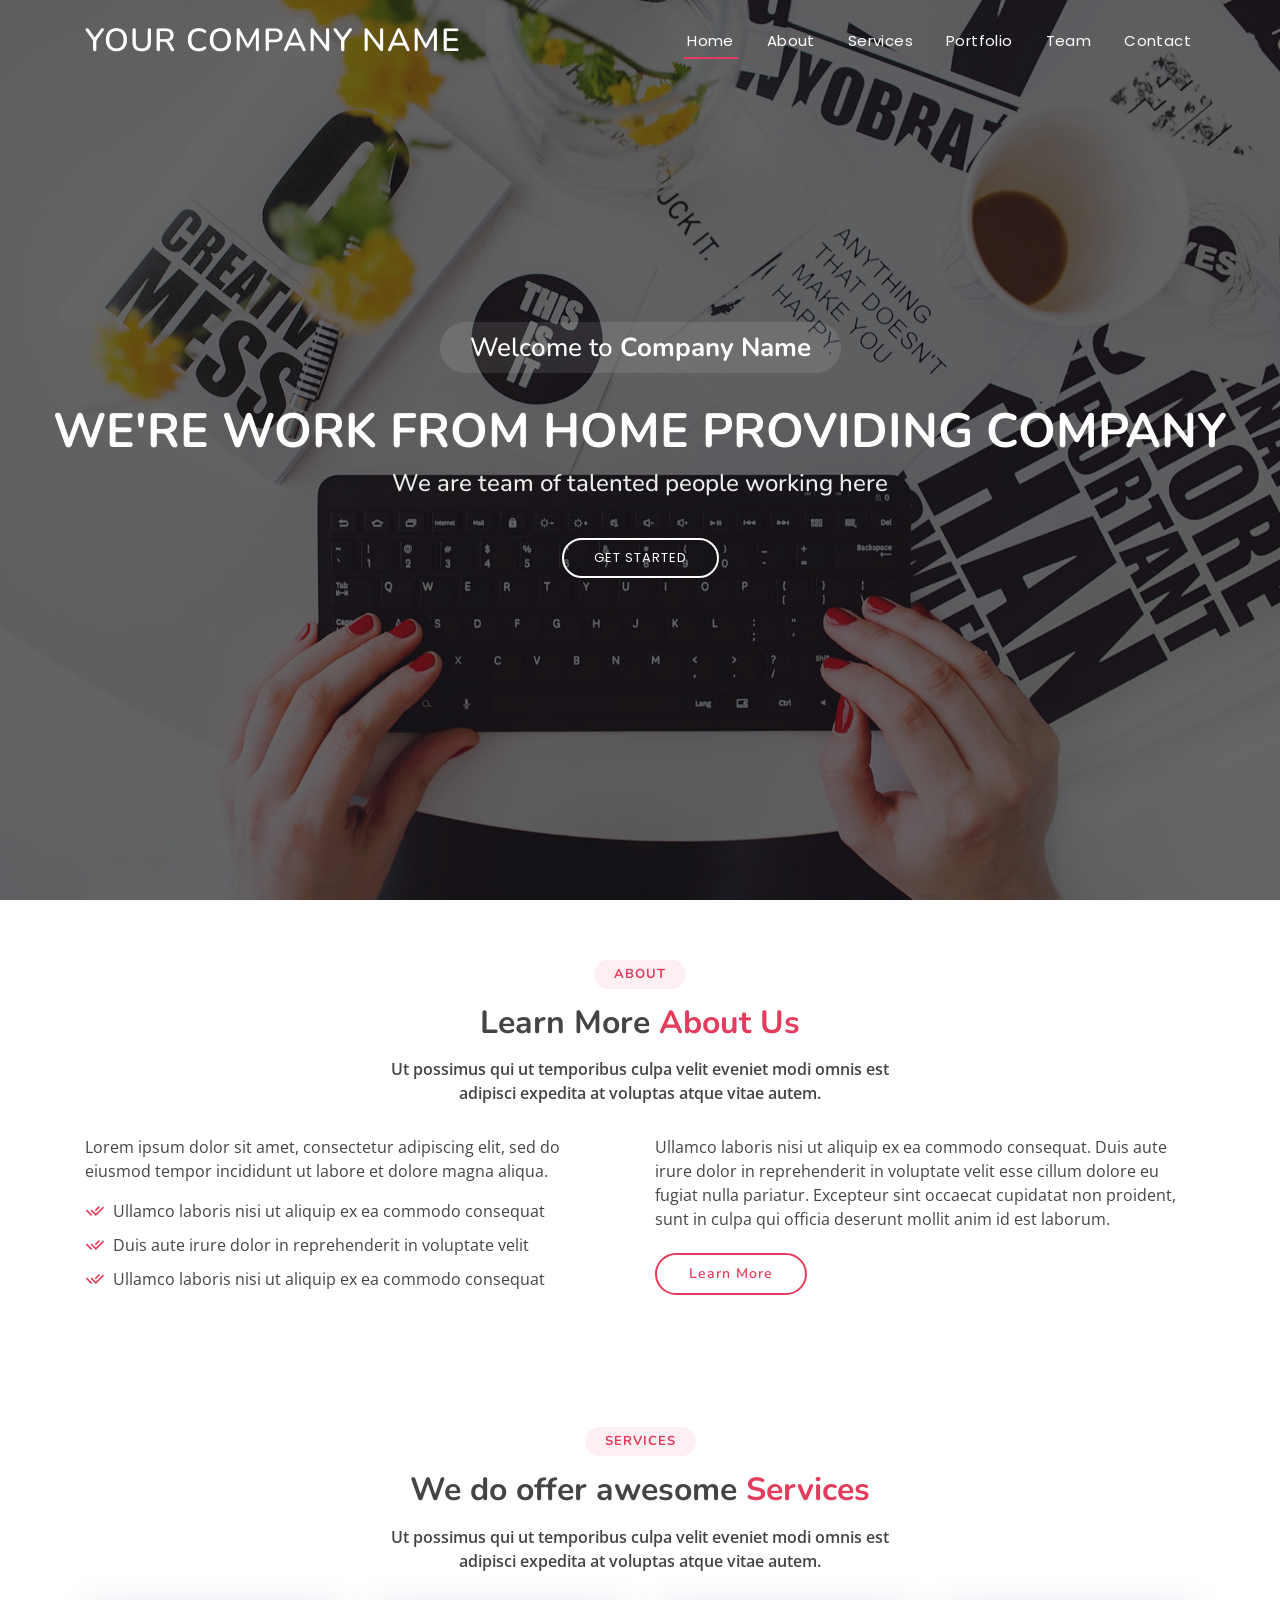
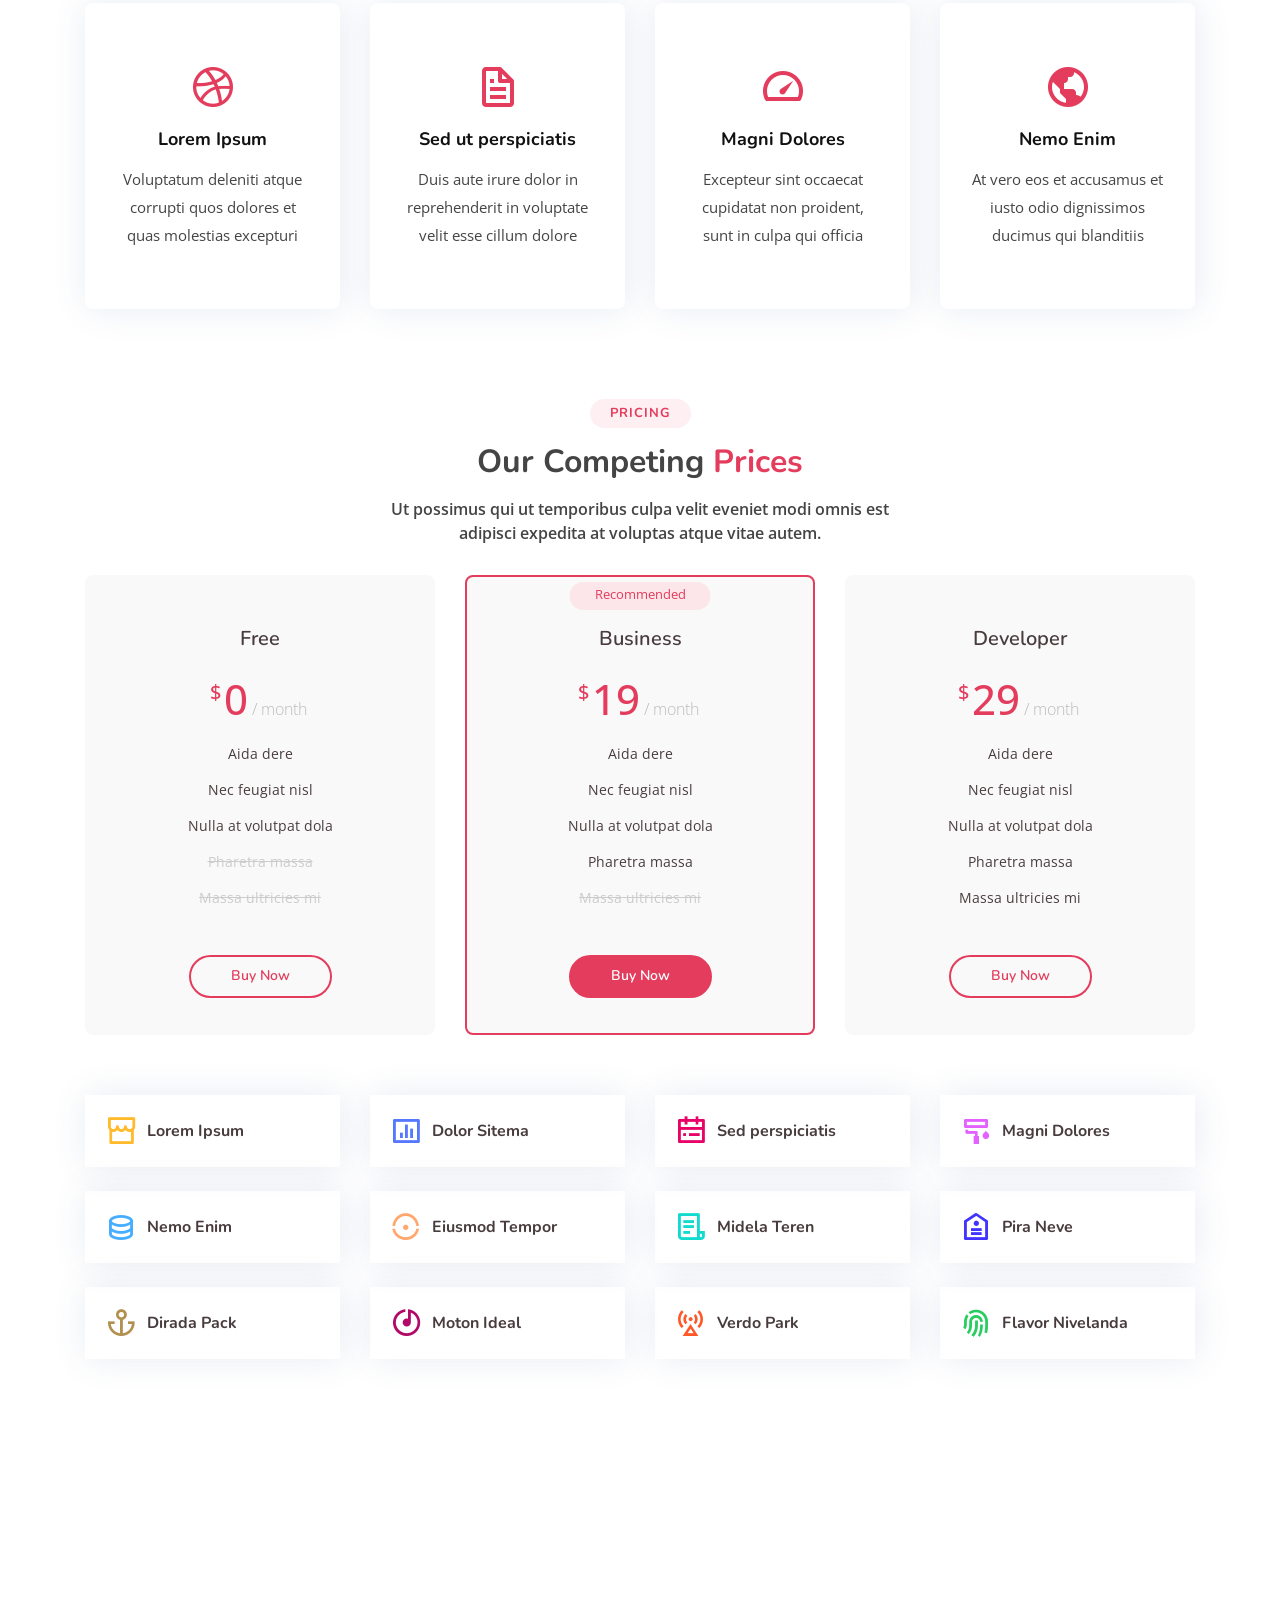
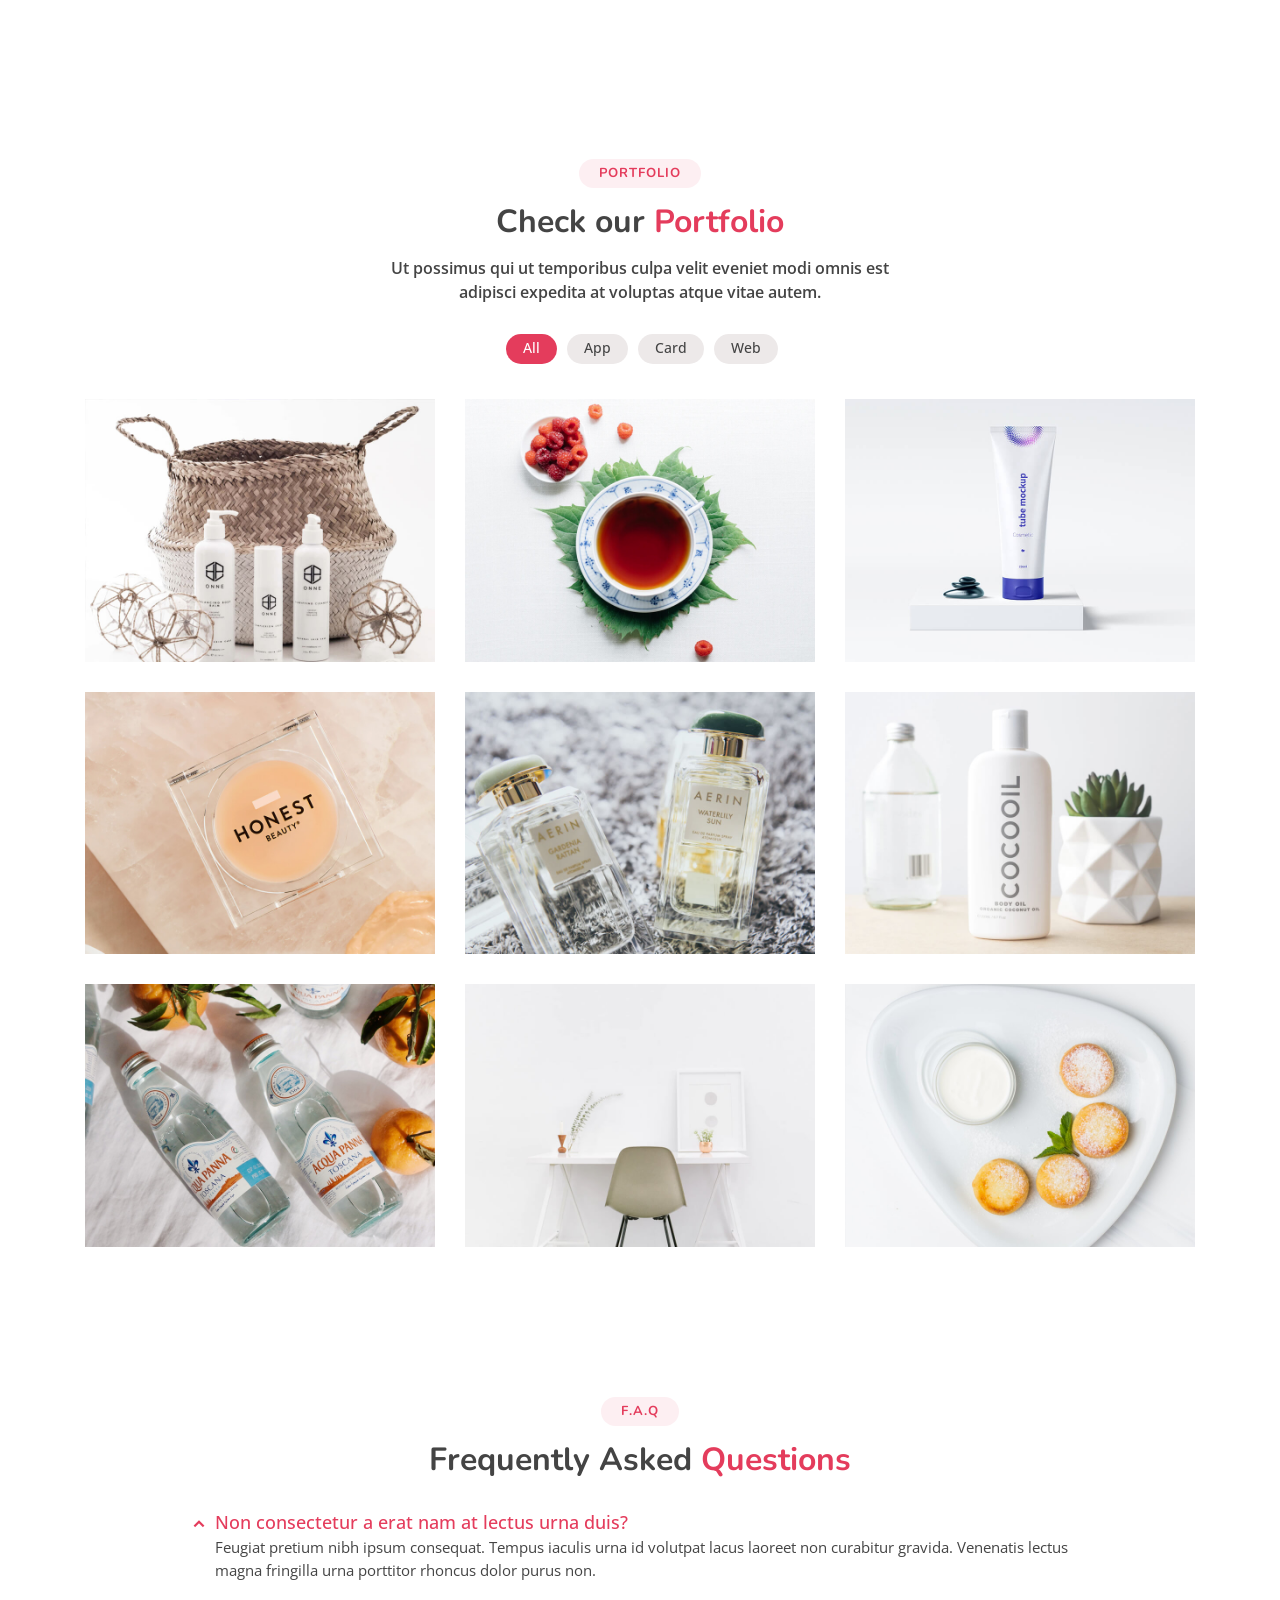
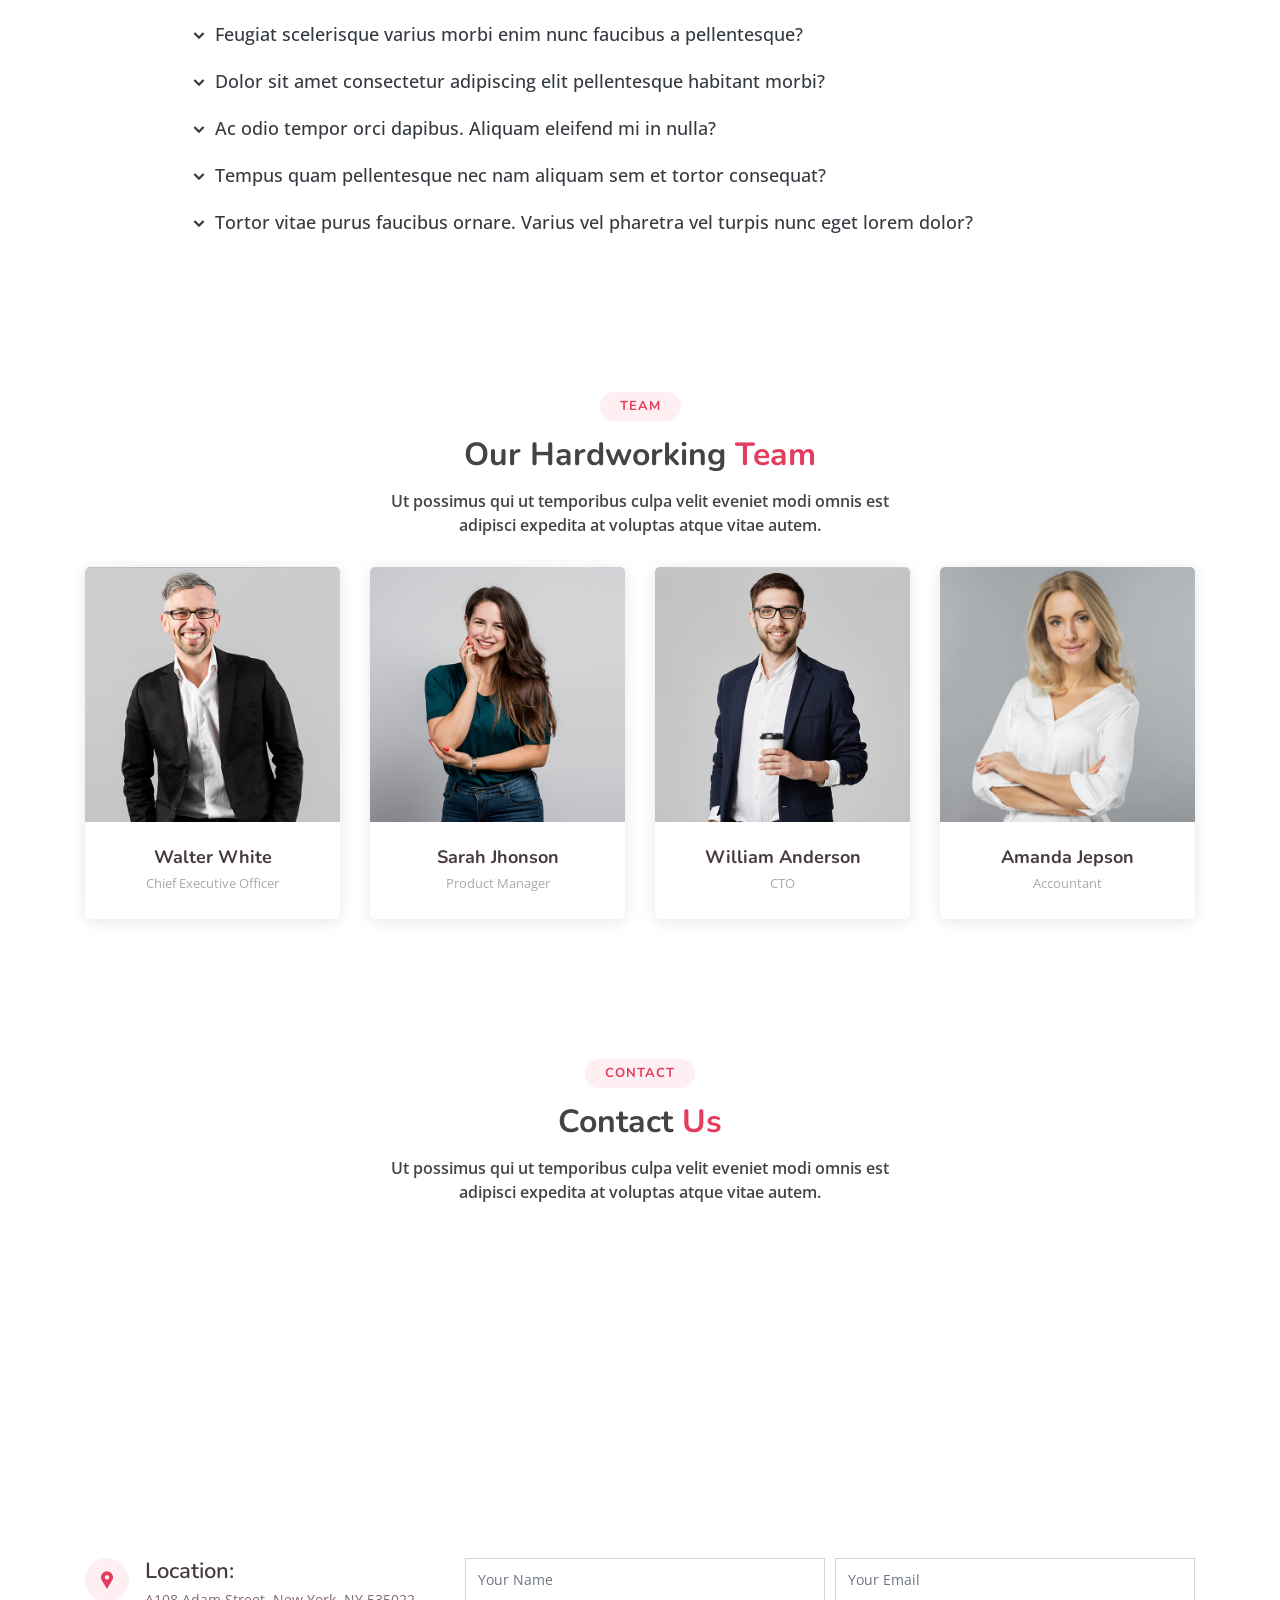
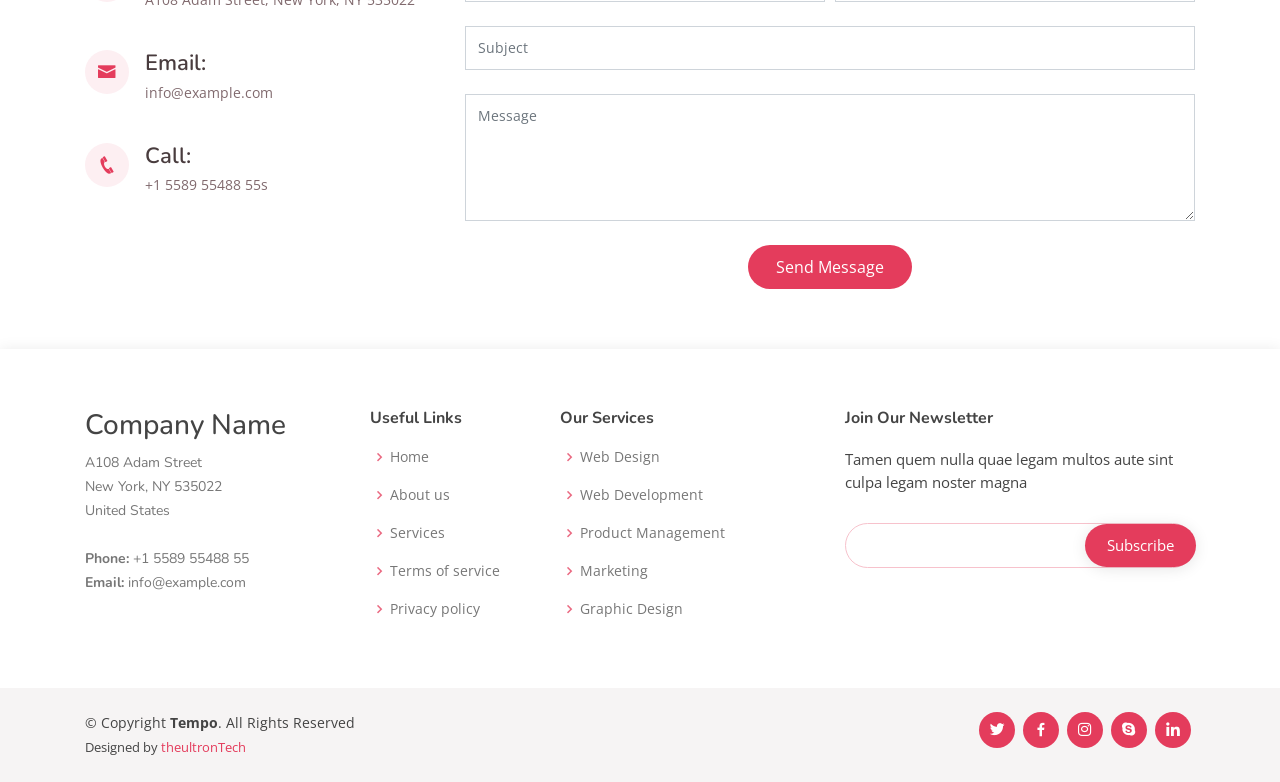
==== commit d532f48d: "Shuban Removal & Jaganathan Demo Upload" ====
--- a/index.html
+++ b/index.html
@@ -1,956 +1,792 @@
-<!doctype html>
-<html class="no-js" lang="zxx">
+<!DOCTYPE html>
+<html lang="en">
 
 <head>
     <meta charset="utf-8">
-    <meta http-equiv="x-ua-compatible" content="ie=edge">
-    <title>Shuban Medicals | HomePage</title>
-    <meta name="description" content="">
-    <meta name="viewport" content="width=device-width, initial-scale=1">
-    <!-- <link rel="manifest" href="site.webmanifest"> -->
-    <link rel="shortcut icon" type="image/x-icon" href="assets/img/favicon.ico">
-
-    <!-- CSS here -->
-    <link rel="stylesheet" href="assets/css/bootstrap.min.css">
-    <link rel="stylesheet" href="assets/css/owl.carousel.min.css">
-    <link rel="stylesheet" href="assets/css/slicknav.css">
-    <link rel="stylesheet" href="assets/css/flaticon.css">
-    <link rel="stylesheet" href="assets/css/progressbar_barfiller.css">
-    <link rel="stylesheet" href="assets/css/gijgo.css">
-    <link rel="stylesheet" href="assets/css/animate.min.css">
-    <link rel="stylesheet" href="assets/css/animated-headline.css">
-    <link rel="stylesheet" href="assets/css/magnific-popup.css">
-    <link rel="stylesheet" href="assets/css/fontawesome-all.min.css">
-    <link rel="stylesheet" href="assets/css/themify-icons.css">
-    <link rel="stylesheet" href="assets/css/slick.css">
-    <link rel="stylesheet" href="assets/css/nice-select.css">
-    <link rel="stylesheet" href="assets/css/style.css">
-    <link rel="stylesheet" href="assets/css/custom.css">
+    <meta content="width=device-width, initial-scale=1.0" name="viewport">
+
+    <title>Your Company Name - Home</title>
+    <meta content="" name="description">
+    <meta content="" name="keywords">
+
+    <!-- Favicons -->
+    <link href="assets/img/favicon.png" rel="icon">
+    <link href="assets/img/apple-touch-icon.png" rel="apple-touch-icon">
+
+    <!-- Google Fonts -->
+    <link href="https://fonts.googleapis.com/css?family=Open+Sans:300,300i,400,400i,600,600i,700,700i|Nunito:300,300i,400,400i,600,600i,700,700i|Poppins:300,300i,400,400i,500,500i,600,600i,700,700i" rel="stylesheet">
+
+    <!-- Vendor CSS Files -->
+    <link href="assets/vendor/bootstrap/css/bootstrap.min.css" rel="stylesheet">
+    <link href="assets/vendor/icofont/icofont.min.css" rel="stylesheet">
+    <link href="assets/vendor/boxicons/css/boxicons.min.css" rel="stylesheet">
+    <link href="assets/vendor/remixicon/remixicon.css" rel="stylesheet">
+    <link href="assets/vendor/venobox/venobox.css" rel="stylesheet">
+    <link href="assets/vendor/owl.carousel/assets/owl.carousel.min.css" rel="stylesheet">
+
+    <!-- Template Main CSS File -->
+    <link href="assets/css/style.css" rel="stylesheet">
 
 </head>
 
 <body>
-    <!-- ? Preloader Start -->
-    <div id="preloader-active">
-        <div class="preloader d-flex align-items-center justify-content-center">
-            <div class="preloader-inner position-relative">
-                <div class="preloader-circle"></div>
-                <div class="preloader-img pere-text">
-                    <img src="assets/img/logo/loder.png" alt="">
-                </div>
-            </div>
+
+    <!-- ======= Header ======= -->
+    <header id="header" class="fixed-top ">
+        <div class="container d-flex align-items-center">
+
+            <h1 class="logo mr-auto"><a href="index.html">Your Company Name</a></h1>
+            <!-- Uncomment below if you prefer to use an image logo -->
+            <!-- <a href="index.html" class="logo mr-auto"><img src="assets/img/logo.png" alt="" class="img-fluid"></a>-->
+
+            <nav class="nav-menu d-none d-lg-block">
+                <ul>
+                    <li class="active"><a href="index.html">Home</a></li>
+                    <li><a href="#about">About</a></li>
+                    <li><a href="#services">Services</a></li>
+                    <li><a href="#portfolio">Portfolio</a></li>
+                    <li><a href="#team">Team</a></li>
+                    <!-- <li><a href="blog.html">Blog</a></li> -->
+                    <!-- <li class="drop-down"><a href="">Drop Down</a>
+            <ul>
+              <li><a href="#">Drop Down 1</a></li>
+              <li class="drop-down"><a href="#">Deep Drop Down</a>
+                <ul>
+                  <li><a href="#">Deep Drop Down 1</a></li>
+                  <li><a href="#">Deep Drop Down 2</a></li>
+                  <li><a href="#">Deep Drop Down 3</a></li>
+                  <li><a href="#">Deep Drop Down 4</a></li>
+                  <li><a href="#">Deep Drop Down 5</a></li>
+                </ul>
+              </li>
+              <li><a href="#">Drop Down 2</a></li>
+              <li><a href="#">Drop Down 3</a></li>
+              <li><a href="#">Drop Down 4</a></li>
+            </ul>
+          </li> -->
+                    <li><a href="#contact">Contact</a></li>
+
+                </ul>
+            </nav>
+            <!-- .nav-menu -->
+
         </div>
-    </div>
-    <!-- Preloader Start -->
-    <header>
-        <!-- Header Start -->
-        <div class="header-area header-transparent">
-            <div class="main-header ">
-                <div class="header-bottom  header-sticky">
-                    <div class="container-fluid">
-                        <div class="row align-items-center">
-                            <!-- Logo -->
-                            <div class="col-xl-2 col-lg-2">
-                                <div class="logo">
-                                    <a href="index.html"><img src="assets/img/logo/logo.png" alt=""></a>
+    </header>
+    <!-- End Header -->
+
+    <!-- ======= Hero Section ======= -->
+    <section id="hero">
+        <div class="hero-container">
+            <h3>Welcome to <strong>Company Name</strong></h3>
+            <h1>We're Work From Home Providing Company</h1>
+            <h2>We are team of talented people working here</h2>
+            <a href="#about" class="btn-get-started scrollto">Get Started</a>
+        </div>
+    </section>
+    <!-- End Hero -->
+
+    <main id="main">
+
+        <!-- ======= About Section ======= -->
+        <section id="about" class="about">
+            <div class="container">
+
+                <div class="section-title">
+                    <h2>About</h2>
+                    <h3>Learn More <span>About Us</span></h3>
+                    <p>Ut possimus qui ut temporibus culpa velit eveniet modi omnis est adipisci expedita at voluptas atque vitae autem.</p>
+                </div>
+
+                <div class="row content">
+                    <div class="col-lg-6">
+                        <p>
+                            Lorem ipsum dolor sit amet, consectetur adipiscing elit, sed do eiusmod tempor incididunt ut labore et dolore magna aliqua.
+                        </p>
+                        <ul>
+                            <li><i class="ri-check-double-line"></i> Ullamco laboris nisi ut aliquip ex ea commodo consequat</li>
+                            <li><i class="ri-check-double-line"></i> Duis aute irure dolor in reprehenderit in voluptate velit</li>
+                            <li><i class="ri-check-double-line"></i> Ullamco laboris nisi ut aliquip ex ea commodo consequat</li>
+                        </ul>
+                    </div>
+                    <div class="col-lg-6 pt-4 pt-lg-0">
+                        <p>
+                            Ullamco laboris nisi ut aliquip ex ea commodo consequat. Duis aute irure dolor in reprehenderit in voluptate velit esse cillum dolore eu fugiat nulla pariatur. Excepteur sint occaecat cupidatat non proident, sunt in culpa qui officia deserunt mollit anim
+                            id est laborum.
+                        </p>
+                        <a href="#" class="btn-learn-more">Learn More</a>
+                    </div>
+                </div>
+
+            </div>
+        </section>
+        <!-- End About Section -->
+
+        <!-- ======= Services Section ======= -->
+        <section id="services" class="services">
+            <div class="container">
+
+                <div class="section-title">
+                    <h2>Services</h2>
+                    <h3>We do offer awesome <span>Services</span></h3>
+                    <p>Ut possimus qui ut temporibus culpa velit eveniet modi omnis est adipisci expedita at voluptas atque vitae autem.</p>
+                </div>
+
+                <div class="row">
+                    <div class="col-md-6 col-lg-3 d-flex align-items-stretch mb-5 mb-lg-0">
+                        <div class="icon-box">
+                            <div class="icon"><i class="bx bxl-dribbble"></i></div>
+                            <h4 class="title"><a href="">Lorem Ipsum</a></h4>
+                            <p class="description">Voluptatum deleniti atque corrupti quos dolores et quas molestias excepturi</p>
+                        </div>
+                    </div>
+
+                    <div class="col-md-6 col-lg-3 d-flex align-items-stretch mb-5 mb-lg-0">
+                        <div class="icon-box">
+                            <div class="icon"><i class="bx bx-file"></i></div>
+                            <h4 class="title"><a href="">Sed ut perspiciatis</a></h4>
+                            <p class="description">Duis aute irure dolor in reprehenderit in voluptate velit esse cillum dolore</p>
+                        </div>
+                    </div>
+
+                    <div class="col-md-6 col-lg-3 d-flex align-items-stretch mb-5 mb-lg-0">
+                        <div class="icon-box">
+                            <div class="icon"><i class="bx bx-tachometer"></i></div>
+                            <h4 class="title"><a href="">Magni Dolores</a></h4>
+                            <p class="description">Excepteur sint occaecat cupidatat non proident, sunt in culpa qui officia</p>
+                        </div>
+                    </div>
+
+                    <div class="col-md-6 col-lg-3 d-flex align-items-stretch mb-5 mb-lg-0">
+                        <div class="icon-box">
+                            <div class="icon"><i class="bx bx-world"></i></div>
+                            <h4 class="title"><a href="">Nemo Enim</a></h4>
+                            <p class="description">At vero eos et accusamus et iusto odio dignissimos ducimus qui blanditiis</p>
+                        </div>
+                    </div>
+
+                </div>
+
+            </div>
+        </section>
+        <!-- End Services Section -->
+        <!-- ======= Pricing Section ======= -->
+        <section id="pricing" class="pricing">
+            <div class="container">
+
+                <div class="section-title">
+                    <h2>Pricing</h2>
+                    <h3>Our Competing <span>Prices</span></h3>
+                    <p>Ut possimus qui ut temporibus culpa velit eveniet modi omnis est adipisci expedita at voluptas atque vitae autem.</p>
+                </div>
+
+                <div class="row">
+
+                    <div class="col-lg-4 col-md-6">
+                        <div class="box">
+                            <h3>Free</h3>
+                            <h4><sup>$</sup>0<span> / month</span></h4>
+                            <ul>
+                                <li>Aida dere</li>
+                                <li>Nec feugiat nisl</li>
+                                <li>Nulla at volutpat dola</li>
+                                <li class="na">Pharetra massa</li>
+                                <li class="na">Massa ultricies mi</li>
+                            </ul>
+                            <div class="btn-wrap">
+                                <a href="#" class="btn-buy">Buy Now</a>
+                            </div>
+                        </div>
+                    </div>
+
+                    <div class="col-lg-4 col-md-6 mt-4 mt-md-0">
+                        <div class="box recommended">
+                            <span class="recommended-badge">Recommended</span>
+                            <h3>Business</h3>
+                            <h4><sup>$</sup>19<span> / month</span></h4>
+                            <ul>
+                                <li>Aida dere</li>
+                                <li>Nec feugiat nisl</li>
+                                <li>Nulla at volutpat dola</li>
+                                <li>Pharetra massa</li>
+                                <li class="na">Massa ultricies mi</li>
+                            </ul>
+                            <div class="btn-wrap">
+                                <a href="#" class="btn-buy">Buy Now</a>
+                            </div>
+                        </div>
+                    </div>
+
+                    <div class="col-lg-4 col-md-6 mt-4 mt-lg-0">
+                        <div class="box">
+                            <h3>Developer</h3>
+                            <h4><sup>$</sup>29<span> / month</span></h4>
+                            <ul>
+                                <li>Aida dere</li>
+                                <li>Nec feugiat nisl</li>
+                                <li>Nulla at volutpat dola</li>
+                                <li>Pharetra massa</li>
+                                <li>Massa ultricies mi</li>
+                            </ul>
+                            <div class="btn-wrap">
+                                <a href="#" class="btn-buy">Buy Now</a>
+                            </div>
+                        </div>
+                    </div>
+
+                </div>
+
+            </div>
+        </section>
+        <!-- End Pricing Section -->
+
+        <!-- ======= Features Section ======= -->
+        <section id="features" class="features">
+            <div class="container">
+
+                <div class="row">
+                    <div class="col-lg-3 col-md-4 col-6 col-6">
+                        <div class="icon-box">
+                            <i class="ri-store-line" style="color: #ffbb2c;"></i>
+                            <h3><a href="">Lorem Ipsum</a></h3>
+                        </div>
+                    </div>
+                    <div class="col-lg-3 col-md-4 col-6">
+                        <div class="icon-box">
+                            <i class="ri-bar-chart-box-line" style="color: #5578ff;"></i>
+                            <h3><a href="">Dolor Sitema</a></h3>
+                        </div>
+                    </div>
+                    <div class="col-lg-3 col-md-4 col-6 mt-4 mt-md-0">
+                        <div class="icon-box">
+                            <i class="ri-calendar-todo-line" style="color: #e80368;"></i>
+                            <h3><a href="">Sed perspiciatis</a></h3>
+                        </div>
+                    </div>
+                    <div class="col-lg-3 col-md-4 col-6 mt-4 mt-lg-0">
+                        <div class="icon-box">
+                            <i class="ri-paint-brush-line" style="color: #e361ff;"></i>
+                            <h3><a href="">Magni Dolores</a></h3>
+                        </div>
+                    </div>
+                    <div class="col-lg-3 col-md-4 col-6 mt-4">
+                        <div class="icon-box">
+                            <i class="ri-database-2-line" style="color: #47aeff;"></i>
+                            <h3><a href="">Nemo Enim</a></h3>
+                        </div>
+                    </div>
+                    <div class="col-lg-3 col-md-4 col-6 mt-4">
+                        <div class="icon-box">
+                            <i class="ri-gradienter-line" style="color: #ffa76e;"></i>
+                            <h3><a href="">Eiusmod Tempor</a></h3>
+                        </div>
+                    </div>
+                    <div class="col-lg-3 col-md-4 col-6 mt-4">
+                        <div class="icon-box">
+                            <i class="ri-file-list-3-line" style="color: #11dbcf;"></i>
+                            <h3><a href="">Midela Teren</a></h3>
+                        </div>
+                    </div>
+                    <div class="col-lg-3 col-md-4 col-6 mt-4">
+                        <div class="icon-box">
+                            <i class="ri-price-tag-2-line" style="color: #4233ff;"></i>
+                            <h3><a href="">Pira Neve</a></h3>
+                        </div>
+                    </div>
+                    <div class="col-lg-3 col-md-4 col-6 mt-4">
+                        <div class="icon-box">
+                            <i class="ri-anchor-line" style="color: #b2904f;"></i>
+                            <h3><a href="">Dirada Pack</a></h3>
+                        </div>
+                    </div>
+                    <div class="col-lg-3 col-md-4 col-6 mt-4">
+                        <div class="icon-box">
+                            <i class="ri-disc-line" style="color: #b20969;"></i>
+                            <h3><a href="">Moton Ideal</a></h3>
+                        </div>
+                    </div>
+                    <div class="col-lg-3 col-md-4 col-6 mt-4">
+                        <div class="icon-box">
+                            <i class="ri-base-station-line" style="color: #ff5828;"></i>
+                            <h3><a href="">Verdo Park</a></h3>
+                        </div>
+                    </div>
+                    <div class="col-lg-3 col-md-4 col-6 mt-4">
+                        <div class="icon-box">
+                            <i class="ri-fingerprint-line" style="color: #29cc61;"></i>
+                            <h3><a href="">Flavor Nivelanda</a></h3>
+                        </div>
+                    </div>
+                </div>
+
+            </div>
+        </section>
+        <!-- End Features Section -->
+
+        <!-- ======= Cta Section ======= -->
+        <section id="cta" class="cta">
+            <div class="container">
+
+                <div class="text-center">
+                    <h3>Call To Action</h3>
+                    <p> Duis aute irure dolor in reprehenderit in voluptate velit esse cillum dolore eu fugiat nulla pariatur. Excepteur sint occaecat cupidatat non proident, sunt in culpa qui officia deserunt mollit anim id est laborum.</p>
+                    <a class="cta-btn" href="#">Call To Action</a>
+                </div>
+
+            </div>
+        </section>
+        <!-- End Cta Section -->
+
+        <!-- ======= Portfolio Section ======= -->
+        <section id="portfolio" class="portfolio">
+            <div class="container">
+
+                <div class="section-title">
+                    <h2>Portfolio</h2>
+                    <h3>Check our <span>Portfolio</span></h3>
+                    <p>Ut possimus qui ut temporibus culpa velit eveniet modi omnis est adipisci expedita at voluptas atque vitae autem.</p>
+                </div>
+
+                <div class="row">
+                    <div class="col-lg-12 d-flex justify-content-center">
+                        <ul id="portfolio-flters">
+                            <li data-filter="*" class="filter-active">All</li>
+                            <li data-filter=".filter-app">App</li>
+                            <li data-filter=".filter-card">Card</li>
+                            <li data-filter=".filter-web">Web</li>
+                        </ul>
+                    </div>
+                </div>
+
+                <div class="row portfolio-container">
+
+                    <div class="col-lg-4 col-md-6 portfolio-item filter-app">
+                        <img src="assets/img/portfolio/portfolio-1.jpg" class="img-fluid" alt="">
+                        <div class="portfolio-info">
+                            <h4>App 1</h4>
+                            <p>App</p>
+                            <a href="assets/img/portfolio/portfolio-1.jpg" data-gall="portfolioGallery" class="venobox preview-link" title="App 1"><i class="bx bx-plus"></i></a>
+                            <a href="portfolio-details.html" class="details-link" title="More Details"><i class="bx bx-link"></i></a>
+                        </div>
+                    </div>
+
+                    <div class="col-lg-4 col-md-6 portfolio-item filter-web">
+                        <img src="assets/img/portfolio/portfolio-2.jpg" class="img-fluid" alt="">
+                        <div class="portfolio-info">
+                            <h4>Web 3</h4>
+                            <p>Web</p>
+                            <a href="assets/img/portfolio/portfolio-2.jpg" data-gall="portfolioGallery" class="venobox preview-link" title="Web 3"><i class="bx bx-plus"></i></a>
+                            <a href="portfolio-details.html" class="details-link" title="More Details"><i class="bx bx-link"></i></a>
+                        </div>
+                    </div>
+
+                    <div class="col-lg-4 col-md-6 portfolio-item filter-app">
+                        <img src="assets/img/portfolio/portfolio-3.jpg" class="img-fluid" alt="">
+                        <div class="portfolio-info">
+                            <h4>App 2</h4>
+                            <p>App</p>
+                            <a href="assets/img/portfolio/portfolio-3.jpg" data-gall="portfolioGallery" class="venobox preview-link" title="App 2"><i class="bx bx-plus"></i></a>
+                            <a href="portfolio-details.html" class="details-link" title="More Details"><i class="bx bx-link"></i></a>
+                        </div>
+                    </div>
+
+                    <div class="col-lg-4 col-md-6 portfolio-item filter-card">
+                        <img src="assets/img/portfolio/portfolio-4.jpg" class="img-fluid" alt="">
+                        <div class="portfolio-info">
+                            <h4>Card 2</h4>
+                            <p>Card</p>
+                            <a href="assets/img/portfolio/portfolio-4.jpg" data-gall="portfolioGallery" class="venobox preview-link" title="Card 2"><i class="bx bx-plus"></i></a>
+                            <a href="portfolio-details.html" class="details-link" title="More Details"><i class="bx bx-link"></i></a>
+                        </div>
+                    </div>
+
+                    <div class="col-lg-4 col-md-6 portfolio-item filter-web">
+                        <img src="assets/img/portfolio/portfolio-5.jpg" class="img-fluid" alt="">
+                        <div class="portfolio-info">
+                            <h4>Web 2</h4>
+                            <p>Web</p>
+                            <a href="assets/img/portfolio/portfolio-5.jpg" data-gall="portfolioGallery" class="venobox preview-link" title="Web 2"><i class="bx bx-plus"></i></a>
+                            <a href="portfolio-details.html" class="details-link" title="More Details"><i class="bx bx-link"></i></a>
+                        </div>
+                    </div>
+
+                    <div class="col-lg-4 col-md-6 portfolio-item filter-app">
+                        <img src="assets/img/portfolio/portfolio-6.jpg" class="img-fluid" alt="">
+                        <div class="portfolio-info">
+                            <h4>App 3</h4>
+                            <p>App</p>
+                            <a href="assets/img/portfolio/portfolio-6.jpg" data-gall="portfolioGallery" class="venobox preview-link" title="App 3"><i class="bx bx-plus"></i></a>
+                            <a href="portfolio-details.html" class="details-link" title="More Details"><i class="bx bx-link"></i></a>
+                        </div>
+                    </div>
+
+                    <div class="col-lg-4 col-md-6 portfolio-item filter-card">
+                        <img src="assets/img/portfolio/portfolio-7.jpg" class="img-fluid" alt="">
+                        <div class="portfolio-info">
+                            <h4>Card 1</h4>
+                            <p>Card</p>
+                            <a href="assets/img/portfolio/portfolio-7.jpg" data-gall="portfolioGallery" class="venobox preview-link" title="Card 1"><i class="bx bx-plus"></i></a>
+                            <a href="portfolio-details.html" class="details-link" title="More Details"><i class="bx bx-link"></i></a>
+                        </div>
+                    </div>
+
+                    <div class="col-lg-4 col-md-6 portfolio-item filter-card">
+                        <img src="assets/img/portfolio/portfolio-8.jpg" class="img-fluid" alt="">
+                        <div class="portfolio-info">
+                            <h4>Card 3</h4>
+                            <p>Card</p>
+                            <a href="assets/img/portfolio/portfolio-8.jpg" data-gall="portfolioGallery" class="venobox preview-link" title="Card 3"><i class="bx bx-plus"></i></a>
+                            <a href="portfolio-details.html" class="details-link" title="More Details"><i class="bx bx-link"></i></a>
+                        </div>
+                    </div>
+
+                    <div class="col-lg-4 col-md-6 portfolio-item filter-web">
+                        <img src="assets/img/portfolio/portfolio-9.jpg" class="img-fluid" alt="">
+                        <div class="portfolio-info">
+                            <h4>Web 3</h4>
+                            <p>Web</p>
+                            <a href="assets/img/portfolio/portfolio-9.jpg" data-gall="portfolioGallery" class="venobox preview-link" title="Web 3"><i class="bx bx-plus"></i></a>
+                            <a href="portfolio-details.html" class="details-link" title="More Details"><i class="bx bx-link"></i></a>
+                        </div>
+                    </div>
+
+                </div>
+
+            </div>
+        </section>
+        <!-- End Portfolio Section -->
+
+
+
+        <!-- ======= F.A.Q Section ======= -->
+        <section id="faq" class="faq">
+            <div class="container">
+
+                <div class="section-title">
+                    <h2>F.A.Q</h2>
+                    <h3>Frequently Asked <span>Questions</span></h3>
+                </div>
+
+                <ul class="faq-list">
+
+                    <li>
+                        <a data-toggle="collapse" class="" href="#faq1">Non consectetur a erat nam at lectus urna duis? <i class="icofont-simple-up"></i></a>
+                        <div id="faq1" class="collapse show" data-parent=".faq-list">
+                            <p>
+                                Feugiat pretium nibh ipsum consequat. Tempus iaculis urna id volutpat lacus laoreet non curabitur gravida. Venenatis lectus magna fringilla urna porttitor rhoncus dolor purus non.
+                            </p>
+                        </div>
+                    </li>
+
+                    <li>
+                        <a data-toggle="collapse" href="#faq2" class="collapsed">Feugiat scelerisque varius morbi enim nunc faucibus a pellentesque? <i class="icofont-simple-up"></i></a>
+                        <div id="faq2" class="collapse" data-parent=".faq-list">
+                            <p>
+                                Dolor sit amet consectetur adipiscing elit pellentesque habitant morbi. Id interdum velit laoreet id donec ultrices. Fringilla phasellus faucibus scelerisque eleifend donec pretium. Est pellentesque elit ullamcorper dignissim. Mauris ultrices eros in
+                                cursus turpis massa tincidunt dui.
+                            </p>
+                        </div>
+                    </li>
+
+                    <li>
+                        <a data-toggle="collapse" href="#faq3" class="collapsed">Dolor sit amet consectetur adipiscing elit pellentesque habitant morbi? <i class="icofont-simple-up"></i></a>
+                        <div id="faq3" class="collapse" data-parent=".faq-list">
+                            <p>
+                                Eleifend mi in nulla posuere sollicitudin aliquam ultrices sagittis orci. Faucibus pulvinar elementum integer enim. Sem nulla pharetra diam sit amet nisl suscipit. Rutrum tellus pellentesque eu tincidunt. Lectus urna duis convallis convallis tellus. Urna
+                                molestie at elementum eu facilisis sed odio morbi quis
+                            </p>
+                        </div>
+                    </li>
+
+                    <li>
+                        <a data-toggle="collapse" href="#faq4" class="collapsed">Ac odio tempor orci dapibus. Aliquam eleifend mi in nulla? <i class="icofont-simple-up"></i></a>
+                        <div id="faq4" class="collapse" data-parent=".faq-list">
+                            <p>
+                                Dolor sit amet consectetur adipiscing elit pellentesque habitant morbi. Id interdum velit laoreet id donec ultrices. Fringilla phasellus faucibus scelerisque eleifend donec pretium. Est pellentesque elit ullamcorper dignissim. Mauris ultrices eros in
+                                cursus turpis massa tincidunt dui.
+                            </p>
+                        </div>
+                    </li>
+
+                    <li>
+                        <a data-toggle="collapse" href="#faq5" class="collapsed">Tempus quam pellentesque nec nam aliquam sem et tortor consequat? <i class="icofont-simple-up"></i></a>
+                        <div id="faq5" class="collapse" data-parent=".faq-list">
+                            <p>
+                                Molestie a iaculis at erat pellentesque adipiscing commodo. Dignissim suspendisse in est ante in. Nunc vel risus commodo viverra maecenas accumsan. Sit amet nisl suscipit adipiscing bibendum est. Purus gravida quis blandit turpis cursus in
+                            </p>
+                        </div>
+                    </li>
+
+                    <li>
+                        <a data-toggle="collapse" href="#faq6" class="collapsed">Tortor vitae purus faucibus ornare. Varius vel pharetra vel turpis nunc eget lorem dolor? <i class="icofont-simple-up"></i></a>
+                        <div id="faq6" class="collapse" data-parent=".faq-list">
+                            <p>
+                                Laoreet sit amet cursus sit amet dictum sit amet justo. Mauris vitae ultricies leo integer malesuada nunc vel. Tincidunt eget nullam non nisi est sit amet. Turpis nunc eget lorem dolor sed. Ut venenatis tellus in metus vulputate eu scelerisque. Pellentesque
+                                diam volutpat commodo sed egestas egestas fringilla phasellus faucibus. Nibh tellus molestie nunc non blandit massa enim nec.
+                            </p>
+                        </div>
+                    </li>
+
+                </ul>
+
+            </div>
+        </section>
+        <!-- End F.A.Q Section -->
+
+        <!-- ======= Team Section ======= -->
+        <section id="team" class="team">
+            <div class="container">
+
+                <div class="section-title">
+                    <h2>Team</h2>
+                    <h3>Our Hardworking <span>Team</span></h3>
+                    <p>Ut possimus qui ut temporibus culpa velit eveniet modi omnis est adipisci expedita at voluptas atque vitae autem.</p>
+                </div>
+
+                <div class="row">
+
+                    <div class="col-lg-3 col-md-6 d-flex align-items-stretch">
+                        <div class="member">
+                            <div class="member-img">
+                                <img src="assets/img/team/team-1.jpg" class="img-fluid" alt="">
+                                <div class="social">
+                                    <a href=""><i class="icofont-twitter"></i></a>
+                                    <a href=""><i class="icofont-facebook"></i></a>
+                                    <a href=""><i class="icofont-instagram"></i></a>
+                                    <a href=""><i class="icofont-linkedin"></i></a>
                                 </div>
                             </div>
-                            <div class="col-xl-10 col-lg-10">
-                                <div class="menu-wrapper d-flex align-items-center justify-content-end">
-                                    <!-- Main-menu -->
-                                    <div class="main-menu d-none d-lg-block">
-                                        <nav>
-                                            <ul id="navigation">
-                                                <li class="active"><a href="index.html">Home</a></li>
-                                                <li><a href="#">About</a></li>
-                                                <li><a href="products.html">Product Categories</a>
-                                                    <ul class="submenu">
-                                                        <li><a href="/products.html">Ayurvedha</a></li>
-                                                        <li><a href="/products.html">Women Care</a></li>
-                                                        <li><a href="/products.html">Health Devices</a></li>
-                                                        <li><a href="/products.html">Baby Care</a></li>
-                                                        <li><a href="/products.html">Home Essentials</a></li>
-                                                        <li><a href="/products.html">Personal Care</a></li>
-                                                        <li><a href="/products.html">Health & Nutrition</a></li>
-                                                        <li><a href="/products.html">OTC</a></li>
-                                                        <li><a href="/products.html">Holland & Barrett</a></li>
-
-                                                    </ul>
-                                                </li>
-                                                <!-- <li><a href="courses.html">Courses</a></li> -->
-                                                <!-- <li><a href="#">Blog</a>
-                                                    <ul class="submenu">
-                                                        <li><a href="blog.html">Blog</a></li>
-                                                        <li><a href="blog_details.html">Blog Details</a></li>
-                                                        <li><a href="elements.html">Element</a></li>
-                                                    </ul>
-                                                </li> -->
-                                                <li><a href="#">Contact</a></li>
-                                                <!-- Button -->
-                                                <!-- <li class="button-header margin-left "><a href="#" class="btn">Join</a></li>
-                                                <li class="button-header"><a href="login.html" class="btn btn3">Log in</a></li> -->
-                                            </ul>
-                                        </nav>
-                                    </div>
+                            <div class="member-info">
+                                <h4>Walter White</h4>
+                                <span>Chief Executive Officer</span>
+                            </div>
+                        </div>
+                    </div>
+
+                    <div class="col-lg-3 col-md-6 d-flex align-items-stretch">
+                        <div class="member">
+                            <div class="member-img">
+                                <img src="assets/img/team/team-2.jpg" class="img-fluid" alt="">
+                                <div class="social">
+                                    <a href=""><i class="icofont-twitter"></i></a>
+                                    <a href=""><i class="icofont-facebook"></i></a>
+                                    <a href=""><i class="icofont-instagram"></i></a>
+                                    <a href=""><i class="icofont-linkedin"></i></a>
                                 </div>
                             </div>
-                            <!-- Mobile Menu -->
-                            <div class="col-12">
-                                <div class="mobile_menu d-block d-lg-none"></div>
-                            </div>
-                        </div>
-                    </div>
+                            <div class="member-info">
+                                <h4>Sarah Jhonson</h4>
+                                <span>Product Manager</span>
+                            </div>
+                        </div>
+                    </div>
+
+                    <div class="col-lg-3 col-md-6 d-flex align-items-stretch">
+                        <div class="member">
+                            <div class="member-img">
+                                <img src="assets/img/team/team-3.jpg" class="img-fluid" alt="">
+                                <div class="social">
+                                    <a href=""><i class="icofont-twitter"></i></a>
+                                    <a href=""><i class="icofont-facebook"></i></a>
+                                    <a href=""><i class="icofont-instagram"></i></a>
+                                    <a href=""><i class="icofont-linkedin"></i></a>
+                                </div>
+                            </div>
+                            <div class="member-info">
+                                <h4>William Anderson</h4>
+                                <span>CTO</span>
+                            </div>
+                        </div>
+                    </div>
+
+                    <div class="col-lg-3 col-md-6 d-flex align-items-stretch">
+                        <div class="member">
+                            <div class="member-img">
+                                <img src="assets/img/team/team-4.jpg" class="img-fluid" alt="">
+                                <div class="social">
+                                    <a href=""><i class="icofont-twitter"></i></a>
+                                    <a href=""><i class="icofont-facebook"></i></a>
+                                    <a href=""><i class="icofont-instagram"></i></a>
+                                    <a href=""><i class="icofont-linkedin"></i></a>
+                                </div>
+                            </div>
+                            <div class="member-info">
+                                <h4>Amanda Jepson</h4>
+                                <span>Accountant</span>
+                            </div>
+                        </div>
+                    </div>
+
+                </div>
+
+            </div>
+        </section>
+        <!-- End Team Section -->
+
+        <!-- ======= Contact Section ======= -->
+        <section id="contact" class="contact">
+            <div class="container">
+
+                <div class="section-title">
+                    <h2>Contact</h2>
+                    <h3>Contact <span>Us</span></h3>
+                    <p>Ut possimus qui ut temporibus culpa velit eveniet modi omnis est adipisci expedita at voluptas atque vitae autem.</p>
+                </div>
+
+                <div>
+                    <iframe style="border:0; width: 100%; height: 270px;" src="https://www.google.com/maps/embed?pb=!1m14!1m8!1m3!1d12097.433213460943!2d-74.0062269!3d40.7101282!3m2!1i1024!2i768!4f13.1!3m3!1m2!1s0x0%3A0xb89d1fe6bc499443!2sDowntown+Conference+Center!5e0!3m2!1smk!2sbg!4v1539943755621"
+                        frameborder="0" allowfullscreen></iframe>
+                </div>
+
+                <div class="row mt-5">
+
+                    <div class="col-lg-4">
+                        <div class="info">
+                            <div class="address">
+                                <i class="icofont-google-map"></i>
+                                <h4>Location:</h4>
+                                <p>A108 Adam Street, New York, NY 535022</p>
+                            </div>
+
+                            <div class="email">
+                                <i class="icofont-envelope"></i>
+                                <h4>Email:</h4>
+                                <p>info@example.com</p>
+                            </div>
+
+                            <div class="phone">
+                                <i class="icofont-phone"></i>
+                                <h4>Call:</h4>
+                                <p>+1 5589 55488 55s</p>
+                            </div>
+
+                        </div>
+
+                    </div>
+
+                    <div class="col-lg-8 mt-5 mt-lg-0">
+
+                        <form action="forms/contact.php" method="post" role="form" class="php-email-form">
+                            <div class="form-row">
+                                <div class="col-md-6 form-group">
+                                    <input type="text" name="name" class="form-control" id="name" placeholder="Your Name" data-rule="minlen:4" data-msg="Please enter at least 4 chars" />
+                                    <div class="validate"></div>
+                                </div>
+                                <div class="col-md-6 form-group">
+                                    <input type="email" class="form-control" name="email" id="email" placeholder="Your Email" data-rule="email" data-msg="Please enter a valid email" />
+                                    <div class="validate"></div>
+                                </div>
+                            </div>
+                            <div class="form-group">
+                                <input type="text" class="form-control" name="subject" id="subject" placeholder="Subject" data-rule="minlen:4" data-msg="Please enter at least 8 chars of subject" />
+                                <div class="validate"></div>
+                            </div>
+                            <div class="form-group">
+                                <textarea class="form-control" name="message" rows="5" data-rule="required" data-msg="Please write something for us" placeholder="Message"></textarea>
+                                <div class="validate"></div>
+                            </div>
+                            <div class="mb-3">
+                                <div class="loading">Loading</div>
+                                <div class="error-message"></div>
+                                <div class="sent-message">Your message has been sent. Thank you!</div>
+                            </div>
+                            <div class="text-center"><button type="submit">Send Message</button></div>
+                        </form>
+
+                    </div>
+
+                </div>
+
+            </div>
+        </section>
+        <!-- End Contact Section -->
+
+    </main>
+    <!-- End #main -->
+
+    <!-- ======= Footer ======= -->
+    <footer id="footer">
+
+        <div class="footer-top">
+            <div class="container">
+                <div class="row">
+
+                    <div class="col-lg-3 col-md-6 footer-contact">
+                        <h3>Company Name</h3>
+                        <p>
+                            A108 Adam Street <br> New York, NY 535022<br> United States <br><br>
+                            <strong>Phone:</strong> +1 5589 55488 55<br>
+                            <strong>Email:</strong> info@example.com<br>
+                        </p>
+                    </div>
+
+                    <div class="col-lg-2 col-md-6 footer-links">
+                        <h4>Useful Links</h4>
+                        <ul>
+                            <li><i class="bx bx-chevron-right"></i> <a href="#">Home</a></li>
+                            <li><i class="bx bx-chevron-right"></i> <a href="#">About us</a></li>
+                            <li><i class="bx bx-chevron-right"></i> <a href="#">Services</a></li>
+                            <li><i class="bx bx-chevron-right"></i> <a href="#">Terms of service</a></li>
+                            <li><i class="bx bx-chevron-right"></i> <a href="#">Privacy policy</a></li>
+                        </ul>
+                    </div>
+
+                    <div class="col-lg-3 col-md-6 footer-links">
+                        <h4>Our Services</h4>
+                        <ul>
+                            <li><i class="bx bx-chevron-right"></i> <a href="#">Web Design</a></li>
+                            <li><i class="bx bx-chevron-right"></i> <a href="#">Web Development</a></li>
+                            <li><i class="bx bx-chevron-right"></i> <a href="#">Product Management</a></li>
+                            <li><i class="bx bx-chevron-right"></i> <a href="#">Marketing</a></li>
+                            <li><i class="bx bx-chevron-right"></i> <a href="#">Graphic Design</a></li>
+                        </ul>
+                    </div>
+
+                    <div class="col-lg-4 col-md-6 footer-newsletter">
+                        <h4>Join Our Newsletter</h4>
+                        <p>Tamen quem nulla quae legam multos aute sint culpa legam noster magna</p>
+                        <form action="" method="post">
+                            <input type="email" name="email"><input type="submit" value="Subscribe">
+                        </form>
+                    </div>
+
                 </div>
             </div>
         </div>
-        <!-- Header End -->
-    </header>
-    <main>
-        <!--? slider Area Start-->
-        <section class="slider-area ">
-            <div class="slider-active">
-                <!-- Single Slider -->
-                <div class="single-slider slider-height d-flex align-items-center">
-                    <div class="container">
-                        <div class="row">
-                            <div class="col-xl-6 col-lg-7 col-md-12">
-                                <div class="hero__caption">
-                                    <h1 data-animation="fadeInLeft" data-delay="0.2s">Shuban<br> Medicals</h1>
-                                    <p data-animation="fadeInLeft" data-delay="0.4s">A Moments of Caring Health at your<br> Door Step Adorning your Health Better</p>
-                                    <a href="#" class="btn hero-btn" data-animation="fadeInLeft" data-delay="0.7s">Explore Us</a>
-                                </div>
-                            </div>
-                        </div>
-                    </div>
-                </div>
-            </div>
-        </section>
-        <!-- ? services-area -->
-        <div class="services-area">
-            <div class="container">
-                <div class="row justify-content-sm-center">
-                    <div class="col-lg-4 col-md-6 col-sm-8">
-                        <div class="single-services mb-30">
-                            <div class="features-icon">
-                                <img src="assets/img/icon/icon1.svg" alt="">
-                            </div>
-                            <div class="features-caption">
-                                <h3>Quality Assured</h3>
-                                <p>The automated process all your website tasks.</p>
-                            </div>
-                        </div>
-                    </div>
-                    <div class="col-lg-4 col-md-6 col-sm-8">
-                        <div class="single-services mb-30">
-                            <div class="features-icon">
-                                <img src="assets/img/icon/icon2.svg" alt="">
-                            </div>
-                            <div class="features-caption">
-                                <h3>100% Genuine Medicine</h3>
-                                <p>The automated process all your website tasks.</p>
-                            </div>
-                        </div>
-                    </div>
-                    <div class="col-lg-4 col-md-6 col-sm-8">
-                        <div class="single-services mb-30">
-                            <div class="features-icon">
-                                <img src="assets/img/icon/icon3.svg" alt="">
-                            </div>
-                            <div class="features-caption">
-                                <h3>Fast Delivery</h3>
-                                <p>The automated process all your website tasks.</p>
-                            </div>
-                        </div>
-                    </div>
-                </div>
-            </div>
-        </div>
-        <!-- Courses area start -->
-        <div class="courses-area section-padding40 fix">
-            <div class="container">
-                <div class="row justify-content-center">
-                    <div class="col-xl-7 col-lg-8">
-                        <div class="section-tittle text-center mb-55">
-                            <h2>Our featured Products</h2>
-                        </div>
-                    </div>
-                </div>
-                <div class="courses-actives">
-                    <!-- Single -->
-                    <div class="properties pb-20">
-                        <div class="properties__card">
-                            <div class="properties__img overlay1">
-                                <a href="#"><img src="assets/img/custom/ayurveda.jpg" alt=""></a>
-                            </div>
-                            <div class="properties__caption">
-                                <p>User Experience</p>
-                                <h3><a href="#">Ayurveda</a></h3>
-                                <p>The automated process all your website tasks. Discover tools and techniques to engage effectively with vulnerable children and young people.
-
-                                </p>
-                                <div class="properties__footer d-flex justify-content-between align-items-center">
-                                    <div class="restaurant-name">
-                                        <div class="rating">
-                                            <i class="fas fa-star"></i>
-                                            <i class="fas fa-star"></i>
-                                            <i class="fas fa-star"></i>
-                                            <i class="fas fa-star"></i>
-                                            <i class="fas fa-star-half"></i>
-                                        </div>
-                                        <p><span>(4.5)</span> based on 120</p>
-                                    </div>
-                                    <div class="price">
-                                        <span>$135</span>
-                                    </div>
-                                </div>
-                                <a href="#" class="border-btn border-btn2">Find out more</a>
-                            </div>
-
-                        </div>
-                    </div>
-                    <!-- Single -->
-                    <!-- Single -->
-                    <div class="properties pb-20">
-                        <div class="properties__card">
-                            <div class="properties__img overlay1">
-                                <a href="#"><img src="assets/img/custom/womencare.jpg" alt=""></a>
-                            </div>
-                            <div class="properties__caption">
-                                <p>User Experience</p>
-                                <h3><a href="#">Women Care</a></h3>
-                                <p>The automated process all your website tasks. Discover tools and techniques to engage effectively with vulnerable children and young people.
-                                </p>
-                                <div class="properties__footer d-flex justify-content-between align-items-center">
-                                    <div class="restaurant-name">
-                                        <div class="rating">
-                                            <i class="fas fa-star"></i>
-                                            <i class="fas fa-star"></i>
-                                            <i class="fas fa-star"></i>
-                                            <i class="fas fa-star"></i>
-                                            <i class="fas fa-star-half"></i>
-                                        </div>
-                                        <p><span>(4.5)</span> based on 120</p>
-                                    </div>
-                                    <div class="price">
-                                        <span>$135</span>
-                                    </div>
-                                </div>
-                                <a href="#" class="border-btn border-btn2">Find out more</a>
-                            </div>
-                        </div>
-                    </div>
-                    <!-- Single -->
-                    <!-- Single -->
-                    <div class="properties pb-20">
-                        <div class="properties__card">
-                            <div class="properties__img overlay1">
-                                <a href="#"><img src="assets/img/custom/helathDevices.jpg" alt=""></a>
-                            </div>
-                            <div class="properties__caption">
-                                <p>User Experience</p>
-                                <h3><a href="#">Health Devices</a></h3>
-                                <p>The automated process all your website tasks. Discover tools and techniques to engage effectively with vulnerable children and young people.
-
-                                </p>
-                                <div class="properties__footer d-flex justify-content-between align-items-center">
-                                    <div class="restaurant-name">
-                                        <div class="rating">
-                                            <i class="fas fa-star"></i>
-                                            <i class="fas fa-star"></i>
-                                            <i class="fas fa-star"></i>
-                                            <i class="fas fa-star"></i>
-                                            <i class="fas fa-star-half"></i>
-                                        </div>
-                                        <p><span>(4.5)</span> based on 120</p>
-                                    </div>
-                                    <div class="price">
-                                        <span>$135</span>
-                                    </div>
-                                </div>
-                                <a href="#" class="border-btn border-btn2">Find out more</a>
-                            </div>
-
-                        </div>
-                    </div>
-                    <!-- Single -->
-                    <!-- Single -->
-                    <div class="properties pb-20">
-                        <div class="properties__card">
-                            <div class="properties__img overlay1">
-                                <a href="#"><img src="assets/img/custom/babycare.jpg" alt=""></a>
-                            </div>
-                            <div class="properties__caption">
-                                <p>User Experience</p>
-                                <h3><a href="#">Baby Care</a></h3>
-                                <p>The automated process all your website tasks. Discover tools and techniques to engage effectively with vulnerable children and young people.
-
-                                </p>
-                                <div class="properties__footer d-flex justify-content-between align-items-center">
-                                    <div class="restaurant-name">
-                                        <div class="rating">
-                                            <i class="fas fa-star"></i>
-                                            <i class="fas fa-star"></i>
-                                            <i class="fas fa-star"></i>
-                                            <i class="fas fa-star"></i>
-                                            <i class="fas fa-star-half"></i>
-                                        </div>
-                                        <p><span>(4.5)</span> based on 120</p>
-                                    </div>
-                                    <div class="price">
-                                        <span>$135</span>
-                                    </div>
-                                </div>
-                                <a href="#" class="border-btn border-btn2">Find out more</a>
-                            </div>
-
-                        </div>
-                    </div>
-                    <!-- Single -->
-                    <!-- Single -->
-                    <div class="properties pb-20">
-                        <div class="properties__card">
-                            <div class="properties__img overlay1">
-                                <a href="#"><img src="assets/img/custom/homeessentials.jpg" alt=""></a>
-                            </div>
-                            <div class="properties__caption">
-                                <p>User Experience</p>
-                                <h3><a href="#">Home Essentials</a></h3>
-                                <p>The automated process all your website tasks. Discover tools and techniques to engage effectively with vulnerable children and young people.
-
-                                </p>
-                                <div class="properties__footer d-flex justify-content-between align-items-center">
-                                    <div class="restaurant-name">
-                                        <div class="rating">
-                                            <i class="fas fa-star"></i>
-                                            <i class="fas fa-star"></i>
-                                            <i class="fas fa-star"></i>
-                                            <i class="fas fa-star"></i>
-                                            <i class="fas fa-star-half"></i>
-                                        </div>
-                                        <p><span>(4.5)</span> based on 120</p>
-                                    </div>
-                                    <div class="price">
-                                        <span>$135</span>
-                                    </div>
-                                </div>
-                                <a href="#" class="border-btn border-btn2">Find out more</a>
-                            </div>
-
-                        </div>
-                    </div>
-                    <!-- Single -->
-                    <!-- Single -->
-                    <div class="properties pb-20">
-                        <div class="properties__card">
-                            <div class="properties__img overlay1">
-                                <a href="#"><img src="assets/img/custom/personalcare.jpg" alt=""></a>
-                            </div>
-                            <div class="properties__caption">
-                                <p>User Experience</p>
-                                <h3><a href="#">Personal Care</a></h3>
-                                <p>The automated process all your website tasks. Discover tools and techniques to engage effectively with vulnerable children and young people.
-
-                                </p>
-                                <div class="properties__footer d-flex justify-content-between align-items-center">
-                                    <div class="restaurant-name">
-                                        <div class="rating">
-                                            <i class="fas fa-star"></i>
-                                            <i class="fas fa-star"></i>
-                                            <i class="fas fa-star"></i>
-                                            <i class="fas fa-star"></i>
-                                            <i class="fas fa-star-half"></i>
-                                        </div>
-                                        <p><span>(4.5)</span> based on 120</p>
-                                    </div>
-                                    <div class="price">
-                                        <span>$135</span>
-                                    </div>
-                                </div>
-                                <a href="#" class="border-btn border-btn2">Find out more</a>
-                            </div>
-
-                        </div>
-                    </div>
-                    <!-- Single -->
-                    <!-- Single -->
-                    <div class="properties pb-20">
-                        <div class="properties__card">
-                            <div class="properties__img overlay1">
-                                <a href="#"><img src="assets/img/custom/healthnutrition.jpg" alt=""></a>
-                            </div>
-                            <div class="properties__caption">
-                                <p>User Experience</p>
-                                <h3><a href="#">Health & Nutrition</a></h3>
-                                <p>The automated process all your website tasks. Discover tools and techniques to engage effectively with vulnerable children and young people.
-
-                                </p>
-                                <div class="properties__footer d-flex justify-content-between align-items-center">
-                                    <div class="restaurant-name">
-                                        <div class="rating">
-                                            <i class="fas fa-star"></i>
-                                            <i class="fas fa-star"></i>
-                                            <i class="fas fa-star"></i>
-                                            <i class="fas fa-star"></i>
-                                            <i class="fas fa-star-half"></i>
-                                        </div>
-                                        <p><span>(4.5)</span> based on 120</p>
-                                    </div>
-                                    <div class="price">
-                                        <span>$135</span>
-                                    </div>
-                                </div>
-                                <a href="#" class="border-btn border-btn2">Find out more</a>
-                            </div>
-
-                        </div>
-                    </div>
-                    <!-- Single -->
-                    <!-- Single -->
-                    <div class="properties pb-20">
-                        <div class="properties__card">
-                            <div class="properties__img overlay1">
-                                <a href="#"><img src="assets/img/custom/healthnutrition.jpg" alt=""></a>
-                            </div>
-                            <div class="properties__caption">
-                                <p>User Experience</p>
-                                <h3><a href="#">OTC</a></h3>
-                                <p>The automated process all your website tasks. Discover tools and techniques to engage effectively with vulnerable children and young people.
-
-                                </p>
-                                <div class="properties__footer d-flex justify-content-between align-items-center">
-                                    <div class="restaurant-name">
-                                        <div class="rating">
-                                            <i class="fas fa-star"></i>
-                                            <i class="fas fa-star"></i>
-                                            <i class="fas fa-star"></i>
-                                            <i class="fas fa-star"></i>
-                                            <i class="fas fa-star-half"></i>
-                                        </div>
-                                        <p><span>(4.5)</span> based on 120</p>
-                                    </div>
-                                    <div class="price">
-                                        <span>$135</span>
-                                    </div>
-                                </div>
-                                <a href="#" class="border-btn border-btn2">Find out more</a>
-                            </div>
-
-                        </div>
-                    </div>
-                    <!-- Single -->
-                    <!-- Single -->
-                    <div class="properties pb-20">
-                        <div class="properties__card">
-                            <div class="properties__img overlay1">
-                                <a href="#"><img src="assets/img/custom/ayurveda.jpg" alt=""></a>
-                            </div>
-                            <div class="properties__caption">
-                                <p>User Experience</p>
-                                <h3><a href="#">Holland & Barrett</a></h3>
-                                <p>The automated process all your website tasks. Discover tools and techniques to engage effectively with vulnerable children and young people.
-
-                                </p>
-                                <div class="properties__footer d-flex justify-content-between align-items-center">
-                                    <div class="restaurant-name">
-                                        <div class="rating">
-                                            <i class="fas fa-star"></i>
-                                            <i class="fas fa-star"></i>
-                                            <i class="fas fa-star"></i>
-                                            <i class="fas fa-star"></i>
-                                            <i class="fas fa-star-half"></i>
-                                        </div>
-                                        <p><span>(4.5)</span> based on 120</p>
-                                    </div>
-                                    <div class="price">
-                                        <span>$135</span>
-                                    </div>
-                                </div>
-                                <a href="#" class="border-btn border-btn2">Find out more</a>
-                            </div>
-
-                        </div>
-                    </div>
-                    <!-- Single -->
-                </div>
-            </div>
-        </div>
-        <!-- Courses area End -->
-        <!--? About Area-1 Start -->
-        <section class="about-area1 fix pt-10">
-            <div class="support-wrapper align-items-center">
-                <div class="left-content1">
-                    <div class="about-icon">
-                        <img src="assets/img/icon/about.svg" alt="">
-                    </div>
-                    <!-- section tittle -->
-                    <div class="section-tittle section-tittle2 mb-55">
-                        <div class="front-text">
-                            <h2 class="">About Us</h2>
-                            <p>The automated process all your website tasks. Discover tools and techniques to engage effectively with vulnerable children and young people.
-                            </p>
-                        </div>
-                    </div>
-                    <div class="single-features">
-                        <div class="features-icon">
-                            <img src="assets/img/icon/right-icon.svg" alt="">
-                        </div>
-                        <div class="features-caption">
-                            <p>Techniques to engage effectively with vulnerable children and young people.</p>
-                        </div>
-                    </div>
-                    <div class="single-features">
-                        <div class="features-icon">
-                            <img src="assets/img/icon/right-icon.svg" alt="">
-                        </div>
-                        <div class="features-caption">
-                            <p>Join millions of people from around the world learning together.</p>
-                        </div>
-                    </div>
-
-                    <div class="single-features">
-                        <div class="features-icon">
-                            <img src="assets/img/icon/right-icon.svg" alt="">
-                        </div>
-                        <div class="features-caption">
-                            <p>Join millions of people from around the world learning together. Online learning is as easy and natural.</p>
-                        </div>
-                    </div>
-                </div>
-                <div class="right-content1">
-                    <!-- img -->
-                    <div class="right-img">
-                        <img src="assets/img/gallery/about.png" alt="">
-
-                        <div class="video-icon">
-                            <a class="popup-video btn-icon" href="https://www.youtube.com/watch?v=up68UAfH0d0"><i class="fas fa-play"></i></a>
-                        </div>
-                    </div>
-                </div>
-            </div>
-        </section>
-        <!-- About Area End -->
-        <!--? top subjects Area Start -->
-        <div class="topic-area section-padding40">
-            <div class="container">
-                <div class="row justify-content-center">
-                    <div class="col-xl-7 col-lg-8">
-                        <div class="section-tittle text-center mb-55">
-                            <h2>Shop By Health Areas</h2>
-                        </div>
-                    </div>
-                </div>
-                <div class="row">
-                    <div class="col-lg-3 col-md-4 col-sm-6">
-                        <div class="single-topic text-center mb-30">
-                            <div class="topic-img">
-                                <img src="assets/img/custom/cold.jpg" alt="">
-                                <div class="topic-content-box">
-                                    <div class="topic-content">
-                                        <h3><a href="#">Cold And Immunity</a></h3>
-                                    </div>
-                                </div>
-                            </div>
-                        </div>
-                    </div>
-                    <div class="col-lg-3 col-md-4 col-sm-6">
-                        <div class="single-topic text-center mb-30">
-                            <div class="topic-img">
-                                <img src="assets/img/custom/cardiac.jpg" alt="">
-                                <div class="topic-content-box">
-                                    <div class="topic-content">
-                                        <h3><a href="#">Cardiac</a></h3>
-                                    </div>
-                                </div>
-                            </div>
-                        </div>
-                    </div>
-                    <div class="col-lg-3 col-md-4 col-sm-6">
-                        <div class="single-topic text-center mb-30">
-                            <div class="topic-img">
-                                <img src="assets/img/custom/diabetes.jpg" alt="">
-                                <div class="topic-content-box">
-                                    <div class="topic-content">
-                                        <h3><a href="#">Diabetes Care</a></h3>
-                                    </div>
-                                </div>
-                            </div>
-                        </div>
-                    </div>
-                    <div class="col-lg-3 col-md-4 col-sm-6">
-                        <div class="single-topic text-center mb-30">
-                            <div class="topic-img">
-                                <img src="assets/img/custom/corona.jpg" alt="">
-                                <div class="topic-content-box">
-                                    <div class="topic-content">
-                                        <h3><a href="#">Corona Virus Care</a></h3>
-                                    </div>
-                                </div>
-                            </div>
-                        </div>
-                    </div>
-                    <div class="col-lg-3 col-md-4 col-sm-6">
-                        <div class="single-topic text-center mb-30">
-                            <div class="topic-img">
-                                <img src="assets/img/custom/pain.jpg" alt="">
-                                <div class="topic-content-box">
-                                    <div class="topic-content">
-                                        <h3><a href="#">Pain Relief</a></h3>
-                                    </div>
-                                </div>
-                            </div>
-                        </div>
-                    </div>
-                    <div class="col-lg-3 col-md-4 col-sm-6">
-                        <div class="single-topic text-center mb-30">
-                            <div class="topic-img">
-                                <img src="assets/img/custom/respiratory.jpg" alt="">
-                                <div class="topic-content-box">
-                                    <div class="topic-content">
-                                        <h3><a href="#">Respiratory</a></h3>
-                                    </div>
-                                </div>
-                            </div>
-                        </div>
-                    </div>
-                    <div class="col-lg-3 col-md-4 col-sm-6">
-                        <div class="single-topic text-center mb-30">
-                            <div class="topic-img">
-                                <img src="assets/img/custom/skincare.jpg" alt="">
-                                <div class="topic-content-box">
-                                    <div class="topic-content">
-                                        <h3><a href="#">Skin Care</a></h3>
-                                    </div>
-                                </div>
-                            </div>
-                        </div>
-                    </div>
-                    <div class="col-lg-3 col-md-4 col-sm-6">
-                        <div class="single-topic text-center mb-30">
-                            <div class="topic-img">
-                                <img src="assets/img/custom/stomachcare.jpg" alt="">
-                                <div class="topic-content-box">
-                                    <div class="topic-content">
-                                        <h3><a href="#">Stomach Care</a></h3>
-                                    </div>
-                                </div>
-                            </div>
-                        </div>
-                    </div>
-                    <div class="col-lg-3 col-md-4 col-sm-6">
-                        <div class="single-topic text-center mb-30">
-                            <div class="topic-img">
-                                <img src="assets/img/custom/sexual.jpg" alt="">
-                                <div class="topic-content-box">
-                                    <div class="topic-content">
-                                        <h3><a href="#">Sexual Health</a></h3>
-                                    </div>
-                                </div>
-                            </div>
-                        </div>
-                    </div>
-                    <div class="col-lg-3 col-md-4 col-sm-6">
-                        <div class="single-topic text-center mb-30">
-                            <div class="topic-img">
-                                <img src="assets/img/custom/eyecare.jpg" alt="">
-                                <div class="topic-content-box">
-                                    <div class="topic-content">
-                                        <h3><a href="#">Eye & Ear Care</a></h3>
-                                    </div>
-                                </div>
-                            </div>
-                        </div>
-                    </div>
-                    <div class="col-lg-3 col-md-4 col-sm-6">
-                        <div class="single-topic text-center mb-30">
-                            <div class="topic-img">
-                                <img src="assets/img/custom/adultcare.jpg" alt="">
-                                <div class="topic-content-box">
-                                    <div class="topic-content">
-                                        <h3><a href="#">Adult Care</a></h3>
-                                    </div>
-                                </div>
-                            </div>
-                        </div>
-                    </div>
-                </div>
-                <div class="row justify-content-center">
-                    <div class="col-xl-12">
-                        <div class="section-tittle text-center mt-20">
-                            <a href="courses.html" class="border-btn">View More Areas</a>
-                        </div>
-                    </div>
-                </div>
-            </div>
-        </div>
-        <!-- top subjects End -->
-        <!--? About Area-3 Start -->
-        <section class="about-area3 fix">
-            <div class="support-wrapper align-items-center">
-                <div class="right-content3">
-                    <!-- img -->
-                    <div class="right-img">
-                        <img src="assets/img/gallery/about3.png" alt="">
-                    </div>
-                </div>
-                <div class="left-content3">
-                    <!-- section tittle -->
-                    <div class="section-tittle section-tittle2 mb-20">
-                        <div class="front-text">
-                            <h2 class="">Learner outcomes on courses you will take</h2>
-                        </div>
-                    </div>
-                    <div class="single-features">
-                        <div class="features-icon">
-                            <img src="assets/img/icon/right-icon.svg" alt="">
-                        </div>
-                        <div class="features-caption">
-                            <p>Techniques to engage effectively with vulnerable children and young people.</p>
-                        </div>
-                    </div>
-                    <div class="single-features">
-                        <div class="features-icon">
-                            <img src="assets/img/icon/right-icon.svg" alt="">
-                        </div>
-                        <div class="features-caption">
-                            <p>Join millions of people from around the world learning together.</p>
-                        </div>
-                    </div>
-                    <div class="single-features">
-                        <div class="features-icon">
-                            <img src="assets/img/icon/right-icon.svg" alt="">
-                        </div>
-                        <div class="features-caption">
-                            <p>Join millions of people from around the world learning together. Online learning is as easy and natural.</p>
-                        </div>
-                    </div>
-                </div>
-            </div>
-        </section>
-        <!-- About Area End -->
-        <!--? Team -->
-        <section class="team-area section-padding40 fix">
-            <div class="container">
-                <div class="row justify-content-center">
-                    <div class="col-xl-7 col-lg-8">
-                        <div class="section-tittle text-center mb-55">
-                            <h2>Community experts</h2>
-                        </div>
-                    </div>
-                </div>
-                <div class="team-active">
-                    <div class="single-cat text-center">
-                        <div class="cat-icon">
-                            <img src="assets/img/gallery/team1.png" alt="">
-                        </div>
-                        <div class="cat-cap">
-                            <h5><a href="services.html">Mr. Urela</a></h5>
-                            <p>The automated process all your website tasks.</p>
-                        </div>
-                    </div>
-                    <div class="single-cat text-center">
-                        <div class="cat-icon">
-                            <img src="assets/img/gallery/team2.png" alt="">
-                        </div>
-                        <div class="cat-cap">
-                            <h5><a href="services.html">Mr. Uttom</a></h5>
-                            <p>The automated process all your website tasks.</p>
-                        </div>
-                    </div>
-                    <div class="single-cat text-center">
-                        <div class="cat-icon">
-                            <img src="assets/img/gallery/team3.png" alt="">
-                        </div>
-                        <div class="cat-cap">
-                            <h5><a href="services.html">Mr. Shakil</a></h5>
-                            <p>The automated process all your website tasks.</p>
-                        </div>
-                    </div>
-                    <div class="single-cat text-center">
-                        <div class="cat-icon">
-                            <img src="assets/img/gallery/team4.png" alt="">
-                        </div>
-                        <div class="cat-cap">
-                            <h5><a href="services.html">Mr. Arafat</a></h5>
-                            <p>The automated process all your website tasks.</p>
-                        </div>
-                    </div>
-                    <div class="single-cat text-center">
-                        <div class="cat-icon">
-                            <img src="assets/img/gallery/team3.png" alt="">
-                        </div>
-                        <div class="cat-cap">
-                            <h5><a href="services.html">Mr. saiful</a></h5>
-                            <p>The automated process all your website tasks.</p>
-                        </div>
-                    </div>
-                </div>
-            </div>
-        </section>
-        <!-- Services End -->
-        <!--? About Area-2 Start -->
-        <section class="about-area2 fix pb-padding">
-            <div class="support-wrapper align-items-center">
-                <div class="right-content2">
-                    <!-- img -->
-                    <div class="right-img">
-                        <img src="assets/img/gallery/about2.png" alt="">
-                    </div>
-                </div>
-                <div class="left-content2">
-                    <!-- section tittle -->
-                    <div class="section-tittle section-tittle2 mb-20">
-                        <div class="front-text">
-                            <h2 class="">Take the next step toward your personal and professional goals with us.</h2>
-                            <p>The automated process all your website tasks. Discover tools and techniques to engage effectively with vulnerable children and young people.</p>
-                            <a href="#" class="btn">Join now for Free</a>
-                        </div>
-                    </div>
-                </div>
-            </div>
-        </section>
-        <!-- About Area End -->
-    </main>
-    <footer>
-        <div class="footer-wrappper footer-bg">
-            <!-- Footer Start-->
-            <div class="footer-area footer-padding">
-                <div class="container">
-                    <div class="row justify-content-between">
-                        <div class="col-xl-4 col-lg-5 col-md-4 col-sm-6">
-                            <div class="single-footer-caption mb-50">
-                                <div class="single-footer-caption mb-30">
-                                    <!-- logo -->
-                                    <div class="footer-logo mb-25">
-                                        <a href="index.html"><img src="assets/img/logo/logo2_footer.png" alt=""></a>
-                                    </div>
-                                    <div class="footer-tittle">
-                                        <div class="footer-pera">
-                                            <p>The automated process starts as soon as your clothes go into the machine.</p>
-                                        </div>
-                                    </div>
-                                    <!-- social -->
-                                    <div class="footer-social">
-                                        <a href="#"><i class="fab fa-twitter"></i></a>
-                                        <a href="https://bit.ly/sai4ull"><i class="fab fa-facebook-f"></i></a>
-                                        <a href="#"><i class="fab fa-pinterest-p"></i></a>
-                                    </div>
-                                </div>
-                            </div>
-                        </div>
-                        <div class="col-xl-2 col-lg-3 col-md-4 col-sm-5">
-                            <div class="single-footer-caption mb-50">
-                                <div class="footer-tittle">
-                                    <h4>Our solutions</h4>
-                                    <ul>
-                                        <li><a href="#">Design & creatives</a></li>
-                                        <li><a href="#">Telecommunication</a></li>
-                                        <li><a href="#">Restaurant</a></li>
-                                        <li><a href="#">Programing</a></li>
-                                        <li><a href="#">Architecture</a></li>
-                                    </ul>
-                                </div>
-                            </div>
-                        </div>
-                        <div class="col-xl-2 col-lg-4 col-md-4 col-sm-6">
-                            <div class="single-footer-caption mb-50">
-                                <div class="footer-tittle">
-                                    <h4>Support</h4>
-                                    <ul>
-                                        <li><a href="#">Design & creatives</a></li>
-                                        <li><a href="#">Telecommunication</a></li>
-                                        <li><a href="#">Restaurant</a></li>
-                                        <li><a href="#">Programing</a></li>
-                                        <li><a href="#">Architecture</a></li>
-                                    </ul>
-                                </div>
-                            </div>
-                        </div>
-                        <!-- <div class="col-xl-2 col-lg-3 col-md-4 col-sm-6">
-                            <div class="single-footer-caption mb-50">
-                                <div class="footer-tittle">
-                                    <h4>Company</h4>
-                                    <ul>
-                                        <li><a href="#">Design & creatives</a></li>
-                                        <li><a href="#">Telecommunication</a></li>
-                                        <li><a href="#">Restaurant</a></li>
-                                        <li><a href="#">Programing</a></li>
-                                        <li><a href="#">Architecture</a></li>
-                                    </ul>
-                                </div>
-                            </div>
-                        </div> -->
-                    </div>
-                </div>
-            </div>
-            <!-- footer-bottom area -->
-            <div class="footer-bottom-area">
-                <div class="container">
-                    <div class="footer-border">
-                        <div class="row d-flex align-items-center">
-                            <div class="col-xl-12 ">
-                                <div class="footer-copy-right text-center">
-                                    <p>
-
-                                        Copyright &copy;
-                                        <script>
-                                            document.write(new Date().getFullYear());
-                                        </script> All rights reserved | Ultron Tech
-                                    </p>
-                                </div>
-                            </div>
-                        </div>
-                    </div>
-                </div>
-            </div>
-            <!-- Footer End-->
+
+        <div class="container d-md-flex py-4">
+
+            <div class="mr-md-auto text-center text-md-left">
+                <div class="copyright">
+                    &copy; Copyright <strong><span>Tempo</span></strong>. All Rights Reserved
+                </div>
+                <div class="credits">
+                    Designed by <a href="https://www.facebook.com/theultrontech">theultronTech</a>
+                </div>
+            </div>
+            <div class="social-links text-center text-md-right pt-3 pt-md-0">
+                <a href="#" class="twitter"><i class="bx bxl-twitter"></i></a>
+                <a href="#" class="facebook"><i class="bx bxl-facebook"></i></a>
+                <a href="#" class="instagram"><i class="bx bxl-instagram"></i></a>
+                <a href="#" class="google-plus"><i class="bx bxl-skype"></i></a>
+                <a href="#" class="linkedin"><i class="bx bxl-linkedin"></i></a>
+            </div>
         </div>
     </footer>
-    <!-- Scroll Up -->
-    <div id="back-top">
-        <a title="Go to Top" href="#"> <i class="fas fa-level-up-alt"></i></a>
-    </div>
-
-    <!-- JS here -->
-    <script src="./assets/js/vendor/modernizr-3.5.0.min.js"></script>
-    <!-- Jquery, Popper, Bootstrap -->
-    <script src="./assets/js/vendor/jquery-1.12.4.min.js"></script>
-    <script src="./assets/js/popper.min.js"></script>
-    <script src="./assets/js/bootstrap.min.js"></script>
-    <!-- Jquery Mobile Menu -->
-    <script src="./assets/js/jquery.slicknav.min.js"></script>
-
-    <!-- Jquery Slick , Owl-Carousel Plugins -->
-    <script src="./assets/js/owl.carousel.min.js"></script>
-    <script src="./assets/js/slick.min.js"></script>
-    <!-- One Page, Animated-HeadLin -->
-    <script src="./assets/js/wow.min.js"></script>
-    <script src="./assets/js/animated.headline.js"></script>
-    <script src="./assets/js/jquery.magnific-popup.js"></script>
-
-    <!-- Date Picker -->
-    <script src="./assets/js/gijgo.min.js"></script>
-    <!-- Nice-select, sticky -->
-    <script src="./assets/js/jquery.nice-select.min.js"></script>
-    <script src="./assets/js/jquery.sticky.js"></script>
-    <!-- Progress -->
-    <script src="./assets/js/jquery.barfiller.js"></script>
-
-    <!-- counter , waypoint,Hover Direction -->
-    <script src="./assets/js/jquery.counterup.min.js"></script>
-    <script src="./assets/js/waypoints.min.js"></script>
-    <script src="./assets/js/jquery.countdown.min.js"></script>
-    <script src="./assets/js/hover-direction-snake.min.js"></script>
-
-    <!-- contact js -->
-    <script src="./assets/js/contact.js"></script>
-    <script src="./assets/js/jquery.form.js"></script>
-    <script src="./assets/js/jquery.validate.min.js"></script>
-    <script src="./assets/js/mail-script.js"></script>
-    <script src="./assets/js/jquery.ajaxchimp.min.js"></script>
-
-    <!-- Jquery Plugins, main Jquery -->
-    <script src="./assets/js/plugins.js"></script>
-    <script src="./assets/js/main.js"></script>
+    <!-- End Footer -->
+
+    <a href="#" class="back-to-top"><i class="ri-arrow-up-line"></i></a>
+
+    <!-- Vendor JS Files -->
+    <script src="assets/vendor/jquery/jquery.min.js"></script>
+    <script src="assets/vendor/bootstrap/js/bootstrap.bundle.min.js"></script>
+    <script src="assets/vendor/jquery.easing/jquery.easing.min.js"></script>
+    <script src="assets/vendor/php-email-form/validate.js"></script>
+    <script src="assets/vendor/isotope-layout/isotope.pkgd.min.js"></script>
+    <script src="assets/vendor/venobox/venobox.min.js"></script>
+    <script src="assets/vendor/owl.carousel/owl.carousel.min.js"></script>
+
+    <!-- Template Main JS File -->
+    <script src="assets/js/main.js"></script>
 
 </body>
 
--- a/assets/vendor/venobox/venobox.css
+++ b/assets/vendor/venobox/venobox.css
@@ -0,0 +1,250 @@
+/* ------ venobox.css --------*/
+.vbox-overlay *, .vbox-overlay *:before, .vbox-overlay *:after{
+    -webkit-backface-visibility: hidden;
+    -webkit-box-sizing:border-box;
+    -moz-box-sizing:border-box;
+    box-sizing:border-box;
+}
+.vbox-overlay * { 
+    -webkit-backface-visibility: visible;
+    backface-visibility: visible;
+}
+.vbox-overlay{
+    display: -webkit-flex;
+    display: flex;
+    -webkit-flex-direction: column;
+    flex-direction: column;
+    -webkit-justify-content: center;
+    justify-content: center;
+    -webkit-align-items: center;
+    align-items: center;
+    position: fixed;
+    left: 0;
+    top: 0;
+    bottom: 0;
+    right: 0;
+    z-index: 999999;
+}
+
+/* ----- navigation ----- */
+.vbox-title{
+    width: 100%;
+    height: 40px;
+    float: left;
+    text-align: center;
+    line-height: 28px;
+    font-size: 12px;
+    padding: 6px 50px;
+    overflow: hidden;
+    position: fixed;
+    display: none;
+    left: 0;
+    z-index: 89;
+}
+.vbox-close{
+    cursor: pointer;
+    position: fixed;
+    top: -1px;
+    right: 0;
+    width: 50px;
+    height: 40px;
+    padding: 6px;
+    display: block;
+    background-position:10px center;
+    overflow: hidden;
+    font-size: 24px;
+    line-height: 1;
+    text-align: center;
+    z-index: 99;
+}
+.vbox-left{
+    cursor: pointer;
+    position: fixed;
+    left: 0;
+    height: 40px;
+    overflow: hidden;
+    line-height: 28px;
+    font-size: 12px;
+    z-index: 99;
+    display: flex;
+    align-items:center;
+}
+.vbox-num{
+    display: inline-block;
+    margin: 6px 0 6px 15px;
+}
+/* ----- Social share ----- */
+.vbox-share{
+    line-height: 28px;
+    font-size: 12px;
+    overflow: hidden;
+    position: fixed;
+    left: 0;
+    z-index: 98;
+    display: flex;
+    align-items:center;
+    justify-content: center;
+    width: 100%;
+    text-align: center;
+}
+.vbox-share svg{
+    max-height: 28px;
+    width: 28px;
+    z-index: 10;
+    margin-left: 12px;
+    margin-top: 6px;
+    margin-bottom: 6px;
+    vertical-align: middle;
+}
+
+
+/* ----- navigation ARROWS ----- */
+.vbox-next, .vbox-prev{
+    position: fixed;
+    top: 50%;
+    margin-top: -15px;
+    overflow: hidden;
+    cursor: pointer;
+    display: block;
+    width: 45px;
+    height: 45px;
+    z-index: 99;
+}
+.vbox-next span, .vbox-prev span{
+    position: relative;
+    width: 20px;
+    height: 20px;
+    border: 2px solid transparent;
+    border-top-color: #B6B6B6;
+    border-right-color: #B6B6B6;
+    text-indent: -100px;
+    position: absolute;
+    top: 8px;
+    display: block;
+}
+.vbox-prev{
+    left: 15px;
+}
+.vbox-next{
+    right: 15px;
+}
+.vbox-prev span{
+    left: 10px;
+    -ms-transform: rotate(-135deg);
+    -webkit-transform: rotate(-135deg);
+    transform: rotate(-135deg);
+}
+.vbox-next span{
+    -ms-transform: rotate(45deg);
+    -webkit-transform: rotate(45deg);
+    transform: rotate(45deg);
+    right: 10px;
+}
+/* ------- inline window ------ */
+.vbox-inline{
+    width: 420px;
+    height: 315px;
+    height: 70vh;
+    padding: 10px;
+    background: #fff;
+    margin: 0 auto;
+    overflow: auto;
+    text-align: left;
+}
+/* ------- Video & iFrames window ------ */
+.venoframe{
+    max-width: 100%;
+    width: 100%;
+    border: none;
+    width: 100%;
+    height: 260px;
+    height: 70vh;
+}
+.venoframe.vbvid{
+    height: 260px;
+}
+@media (min-width: 768px) {
+    .venoframe, .vbox-inline{
+        width: 90%;
+        height: 360px;
+        height: 70vh;
+    }
+    .venoframe.vbvid{
+        width: 640px;
+        height: 360px;
+    }
+}
+@media (min-width: 992px) {
+    .venoframe, .vbox-inline{
+        max-width: 1200px;
+        width: 80%;
+        height: 540px;
+        height: 70vh;
+    }
+    .venoframe.vbvid{
+        width: 960px;
+        height: 540px;
+    }
+}
+/* 
+Please do NOT edit this part! 
+or at least read this note: http://i.imgur.com/7C0ws9e.gif
+*/
+.vbox-open{
+    overflow: hidden;
+}
+.vbox-container{
+    position: absolute;
+    left: 0;
+    right: 0;
+    top: 0;
+    bottom: 0;
+    overflow-x: hidden;
+    overflow-y: scroll;
+    overflow-scrolling: touch;
+    -webkit-overflow-scrolling: touch;
+    z-index: 20;
+    max-height: 100%;
+
+}
+
+.vbox-content{
+    text-align: center;
+    float: left;
+    width: 100%;
+    position: relative;
+    overflow: hidden;
+    padding: 20px 4%;
+}
+.vbox-container img{
+    max-width: 100%;
+    height: auto;
+}
+.vbox-figlio{
+    box-shadow: 0 0 12px rgba(0,0,0,0.19), 0 6px 6px rgba(0,0,0,0.23);
+    max-width: 100%;
+    text-align: initial;
+}
+img.vbox-figlio{
+    -webkit-user-select: none;
+-khtml-user-select: none;
+-moz-user-select: none;
+-o-user-select: none;
+user-select: none;
+}
+.vbox-content.swipe-left{
+    margin-left: -200px !important;
+}
+.vbox-content.swipe-right{
+    margin-left: 200px !important;
+}
+.vbox-animated{
+    webkit-transition: margin 300ms ease-out;
+    transition: margin 300ms ease-out;
+}
+
+/* ---------- preloader ----------
+ * SPINKIT 
+ * http://tobiasahlin.com/spinkit/
+-------------------------------- */
+.sk-double-bounce,.sk-rotating-plane{width:40px;height:40px;margin:40px auto}.sk-rotating-plane{background-color:#333;-webkit-animation:sk-rotatePlane 1.2s infinite ease-in-out;animation:sk-rotatePlane 1.2s infinite ease-in-out}@-webkit-keyframes sk-rotatePlane{0%{-webkit-transform:perspective(120px) rotateX(0) rotateY(0);transform:perspective(120px) rotateX(0) rotateY(0)}50%{-webkit-transform:perspective(120px) rotateX(-180.1deg) rotateY(0);transform:perspective(120px) rotateX(-180.1deg) rotateY(0)}100%{-webkit-transform:perspective(120px) rotateX(-180deg) rotateY(-179.9deg);transform:perspective(120px) rotateX(-180deg) rotateY(-179.9deg)}}@keyframes sk-rotatePlane{0%{-webkit-transform:perspective(120px) rotateX(0) rotateY(0);transform:perspective(120px) rotateX(0) rotateY(0)}50%{-webkit-transform:perspective(120px) rotateX(-180.1deg) rotateY(0);transform:perspective(120px) rotateX(-180.1deg) rotateY(0)}100%{-webkit-transform:perspective(120px) rotateX(-180deg) rotateY(-179.9deg);transform:perspective(120px) rotateX(-180deg) rotateY(-179.9deg)}}.sk-double-bounce{position:relative}.sk-double-bounce .sk-child{width:100%;height:100%;border-radius:50%;background-color:#333;opacity:.6;position:absolute;top:0;left:0;-webkit-animation:sk-doubleBounce 2s infinite ease-in-out;animation:sk-doubleBounce 2s infinite ease-in-out}.sk-chasing-dots .sk-child,.sk-spinner-pulse,.sk-three-bounce .sk-child{background-color:#333;border-radius:100%}.sk-double-bounce .sk-double-bounce2{-webkit-animation-delay:-1s;animation-delay:-1s}@-webkit-keyframes sk-doubleBounce{0%,100%{-webkit-transform:scale(0);transform:scale(0)}50%{-webkit-transform:scale(1);transform:scale(1)}}@keyframes sk-doubleBounce{0%,100%{-webkit-transform:scale(0);transform:scale(0)}50%{-webkit-transform:scale(1);transform:scale(1)}}.sk-wave{margin:40px auto;width:50px;height:40px;text-align:center;font-size:10px}.sk-wave .sk-rect{background-color:#333;height:100%;width:6px;display:inline-block;-webkit-animation:sk-waveStretchDelay 1.2s infinite ease-in-out;animation:sk-waveStretchDelay 1.2s infinite ease-in-out}.sk-wave .sk-rect1{-webkit-animation-delay:-1.2s;animation-delay:-1.2s}.sk-wave .sk-rect2{-webkit-animation-delay:-1.1s;animation-delay:-1.1s}.sk-wave .sk-rect3{-webkit-animation-delay:-1s;animation-delay:-1s}.sk-wave .sk-rect4{-webkit-animation-delay:-.9s;animation-delay:-.9s}.sk-wave .sk-rect5{-webkit-animation-delay:-.8s;animation-delay:-.8s}@-webkit-keyframes sk-waveStretchDelay{0%,100%,40%{-webkit-transform:scaleY(.4);transform:scaleY(.4)}20%{-webkit-transform:scaleY(1);transform:scaleY(1)}}@keyframes sk-waveStretchDelay{0%,100%,40%{-webkit-transform:scaleY(.4);transform:scaleY(.4)}20%{-webkit-transform:scaleY(1);transform:scaleY(1)}}.sk-wandering-cubes{margin:40px auto;width:40px;height:40px;position:relative}.sk-wandering-cubes .sk-cube{background-color:#333;width:10px;height:10px;position:absolute;top:0;left:0;-webkit-animation:sk-wanderingCube 1.8s ease-in-out -1.8s infinite both;animation:sk-wanderingCube 1.8s ease-in-out -1.8s infinite both}.sk-chasing-dots,.sk-spinner-pulse{width:40px;height:40px;margin:40px auto}.sk-wandering-cubes .sk-cube2{-webkit-animation-delay:-.9s;animation-delay:-.9s}@-webkit-keyframes sk-wanderingCube{0%{-webkit-transform:rotate(0);transform:rotate(0)}25%{-webkit-transform:translateX(30px) rotate(-90deg) scale(.5);transform:translateX(30px) rotate(-90deg) scale(.5)}50%{-webkit-transform:translateX(30px) translateY(30px) rotate(-179deg);transform:translateX(30px) translateY(30px) rotate(-179deg)}50.1%{-webkit-transform:translateX(30px) translateY(30px) rotate(-180deg);transform:translateX(30px) translateY(30px) rotate(-180deg)}75%{-webkit-transform:translateX(0) translateY(30px) rotate(-270deg) scale(.5);transform:translateX(0) translateY(30px) rotate(-270deg) scale(.5)}100%{-webkit-transform:rotate(-360deg);transform:rotate(-360deg)}}@keyframes sk-wanderingCube{0%{-webkit-transform:rotate(0);transform:rotate(0)}25%{-webkit-transform:translateX(30px) rotate(-90deg) scale(.5);transform:translateX(30px) rotate(-90deg) scale(.5)}50%{-webkit-transform:translateX(30px) translateY(30px) rotate(-179deg);transform:translateX(30px) translateY(30px) rotate(-179deg)}50.1%{-webkit-transform:translateX(30px) translateY(30px) rotate(-180deg);transform:translateX(30px) translateY(30px) rotate(-180deg)}75%{-webkit-transform:translateX(0) translateY(30px) rotate(-270deg) scale(.5);transform:translateX(0) translateY(30px) rotate(-270deg) scale(.5)}100%{-webkit-transform:rotate(-360deg);transform:rotate(-360deg)}}.sk-spinner-pulse{-webkit-animation:sk-pulseScaleOut 1s infinite ease-in-out;animation:sk-pulseScaleOut 1s infinite ease-in-out}@-webkit-keyframes sk-pulseScaleOut{0%{-webkit-transform:scale(0);transform:scale(0)}100%{-webkit-transform:scale(1);transform:scale(1);opacity:0}}@keyframes sk-pulseScaleOut{0%{-webkit-transform:scale(0);transform:scale(0)}100%{-webkit-transform:scale(1);transform:scale(1);opacity:0}}.sk-chasing-dots{position:relative;text-align:center;-webkit-animation:sk-chasingDotsRotate 2s infinite linear;animation:sk-chasingDotsRotate 2s infinite linear}.sk-chasing-dots .sk-child{width:60%;height:60%;display:inline-block;position:absolute;top:0;-webkit-animation:sk-chasingDotsBounce 2s infinite ease-in-out;animation:sk-chasingDotsBounce 2s infinite ease-in-out}.sk-chasing-dots .sk-dot2{top:auto;bottom:0;-webkit-animation-delay:-1s;animation-delay:-1s}@-webkit-keyframes sk-chasingDotsRotate{100%{-webkit-transform:rotate(360deg);transform:rotate(360deg)}}@keyframes sk-chasingDotsRotate{100%{-webkit-transform:rotate(360deg);transform:rotate(360deg)}}@-webkit-keyframes sk-chasingDotsBounce{0%,100%{-webkit-transform:scale(0);transform:scale(0)}50%{-webkit-transform:scale(1);transform:scale(1)}}@keyframes sk-chasingDotsBounce{0%,100%{-webkit-transform:scale(0);transform:scale(0)}50%{-webkit-transform:scale(1);transform:scale(1)}}.sk-three-bounce{margin:40px auto;width:80px;text-align:center}.sk-three-bounce .sk-child{width:20px;height:20px;display:inline-block;-webkit-animation:sk-three-bounce 1.4s ease-in-out 0s infinite both;animation:sk-three-bounce 1.4s ease-in-out 0s infinite both}.sk-circle .sk-child:before,.sk-fading-circle .sk-circle:before{display:block;border-radius:100%;content:'';background-color:#333}.sk-three-bounce .sk-bounce1{-webkit-animation-delay:-.32s;animation-delay:-.32s}.sk-three-bounce .sk-bounce2{-webkit-animation-delay:-.16s;animation-delay:-.16s}@-webkit-keyframes sk-three-bounce{0%,100%,80%{-webkit-transform:scale(0);transform:scale(0)}40%{-webkit-transform:scale(1);transform:scale(1)}}@keyframes sk-three-bounce{0%,100%,80%{-webkit-transform:scale(0);transform:scale(0)}40%{-webkit-transform:scale(1);transform:scale(1)}}.sk-circle{margin:40px auto;width:40px;height:40px;position:relative}.sk-circle .sk-child{width:100%;height:100%;position:absolute;left:0;top:0}.sk-circle .sk-child:before{margin:0 auto;width:15%;height:15%;-webkit-animation:sk-circleBounceDelay 1.2s infinite ease-in-out both;animation:sk-circleBounceDelay 1.2s infinite ease-in-out both}.sk-circle .sk-circle2{-webkit-transform:rotate(30deg);-ms-transform:rotate(30deg);transform:rotate(30deg)}.sk-circle .sk-circle3{-webkit-transform:rotate(60deg);-ms-transform:rotate(60deg);transform:rotate(60deg)}.sk-circle .sk-circle4{-webkit-transform:rotate(90deg);-ms-transform:rotate(90deg);transform:rotate(90deg)}.sk-circle .sk-circle5{-webkit-transform:rotate(120deg);-ms-transform:rotate(120deg);transform:rotate(120deg)}.sk-circle .sk-circle6{-webkit-transform:rotate(150deg);-ms-transform:rotate(150deg);transform:rotate(150deg)}.sk-circle .sk-circle7{-webkit-transform:rotate(180deg);-ms-transform:rotate(180deg);transform:rotate(180deg)}.sk-circle .sk-circle8{-webkit-transform:rotate(210deg);-ms-transform:rotate(210deg);transform:rotate(210deg)}.sk-circle .sk-circle9{-webkit-transform:rotate(240deg);-ms-transform:rotate(240deg);transform:rotate(240deg)}.sk-circle .sk-circle10{-webkit-transform:rotate(270deg);-ms-transform:rotate(270deg);transform:rotate(270deg)}.sk-circle .sk-circle11{-webkit-transform:rotate(300deg);-ms-transform:rotate(300deg);transform:rotate(300deg)}.sk-circle .sk-circle12{-webkit-transform:rotate(330deg);-ms-transform:rotate(330deg);transform:rotate(330deg)}.sk-circle .sk-circle2:before{-webkit-animation-delay:-1.1s;animation-delay:-1.1s}.sk-circle .sk-circle3:before{-webkit-animation-delay:-1s;animation-delay:-1s}.sk-circle .sk-circle4:before{-webkit-animation-delay:-.9s;animation-delay:-.9s}.sk-circle .sk-circle5:before{-webkit-animation-delay:-.8s;animation-delay:-.8s}.sk-circle .sk-circle6:before{-webkit-animation-delay:-.7s;animation-delay:-.7s}.sk-circle .sk-circle7:before{-webkit-animation-delay:-.6s;animation-delay:-.6s}.sk-circle .sk-circle8:before{-webkit-animation-delay:-.5s;animation-delay:-.5s}.sk-circle .sk-circle9:before{-webkit-animation-delay:-.4s;animation-delay:-.4s}.sk-circle .sk-circle10:before{-webkit-animation-delay:-.3s;animation-delay:-.3s}.sk-circle .sk-circle11:before{-webkit-animation-delay:-.2s;animation-delay:-.2s}.sk-circle .sk-circle12:before{-webkit-animation-delay:-.1s;animation-delay:-.1s}@-webkit-keyframes sk-circleBounceDelay{0%,100%,80%{-webkit-transform:scale(0);transform:scale(0)}40%{-webkit-transform:scale(1);transform:scale(1)}}@keyframes sk-circleBounceDelay{0%,100%,80%{-webkit-transform:scale(0);transform:scale(0)}40%{-webkit-transform:scale(1);transform:scale(1)}}.sk-cube-grid{width:40px;height:40px;margin:40px auto}.sk-cube-grid .sk-cube{width:33.33%;height:33.33%;background-color:#333;float:left;-webkit-animation:sk-cubeGridScaleDelay 1.3s infinite ease-in-out;animation:sk-cubeGridScaleDelay 1.3s infinite ease-in-out}.sk-cube-grid .sk-cube1{-webkit-animation-delay:.2s;animation-delay:.2s}.sk-cube-grid .sk-cube2{-webkit-animation-delay:.3s;animation-delay:.3s}.sk-cube-grid .sk-cube3{-webkit-animation-delay:.4s;animation-delay:.4s}.sk-cube-grid .sk-cube4{-webkit-animation-delay:.1s;animation-delay:.1s}.sk-cube-grid .sk-cube5{-webkit-animation-delay:.2s;animation-delay:.2s}.sk-cube-grid .sk-cube6{-webkit-animation-delay:.3s;animation-delay:.3s}.sk-cube-grid .sk-cube7{-webkit-animation-delay:0ms;animation-delay:0ms}.sk-cube-grid .sk-cube8{-webkit-animation-delay:.1s;animation-delay:.1s}.sk-cube-grid .sk-cube9{-webkit-animation-delay:.2s;animation-delay:.2s}@-webkit-keyframes sk-cubeGridScaleDelay{0%,100%,70%{-webkit-transform:scale3D(1,1,1);transform:scale3D(1,1,1)}35%{-webkit-transform:scale3D(0,0,1);transform:scale3D(0,0,1)}}@keyframes sk-cubeGridScaleDelay{0%,100%,70%{-webkit-transform:scale3D(1,1,1);transform:scale3D(1,1,1)}35%{-webkit-transform:scale3D(0,0,1);transform:scale3D(0,0,1)}}.sk-fading-circle{margin:40px auto;width:40px;height:40px;position:relative}.sk-fading-circle .sk-circle{width:100%;height:100%;position:absolute;left:0;top:0}.sk-fading-circle .sk-circle:before{margin:0 auto;width:15%;height:15%;-webkit-animation:sk-circleFadeDelay 1.2s infinite ease-in-out both;animation:sk-circleFadeDelay 1.2s infinite ease-in-out both}.sk-fading-circle .sk-circle2{-webkit-transform:rotate(30deg);-ms-transform:rotate(30deg);transform:rotate(30deg)}.sk-fading-circle .sk-circle3{-webkit-transform:rotate(60deg);-ms-transform:rotate(60deg);transform:rotate(60deg)}.sk-fading-circle .sk-circle4{-webkit-transform:rotate(90deg);-ms-transform:rotate(90deg);transform:rotate(90deg)}.sk-fading-circle .sk-circle5{-webkit-transform:rotate(120deg);-ms-transform:rotate(120deg);transform:rotate(120deg)}.sk-fading-circle .sk-circle6{-webkit-transform:rotate(150deg);-ms-transform:rotate(150deg);transform:rotate(150deg)}.sk-fading-circle .sk-circle7{-webkit-transform:rotate(180deg);-ms-transform:rotate(180deg);transform:rotate(180deg)}.sk-fading-circle .sk-circle8{-webkit-transform:rotate(210deg);-ms-transform:rotate(210deg);transform:rotate(210deg)}.sk-fading-circle .sk-circle9{-webkit-transform:rotate(240deg);-ms-transform:rotate(240deg);transform:rotate(240deg)}.sk-fading-circle .sk-circle10{-webkit-transform:rotate(270deg);-ms-transform:rotate(270deg);transform:rotate(270deg)}.sk-fading-circle .sk-circle11{-webkit-transform:rotate(300deg);-ms-transform:rotate(300deg);transform:rotate(300deg)}.sk-fading-circle .sk-circle12{-webkit-transform:rotate(330deg);-ms-transform:rotate(330deg);transform:rotate(330deg)}.sk-fading-circle .sk-circle2:before{-webkit-animation-delay:-1.1s;animation-delay:-1.1s}.sk-fading-circle .sk-circle3:before{-webkit-animation-delay:-1s;animation-delay:-1s}.sk-fading-circle .sk-circle4:before{-webkit-animation-delay:-.9s;animation-delay:-.9s}.sk-fading-circle .sk-circle5:before{-webkit-animation-delay:-.8s;animation-delay:-.8s}.sk-fading-circle .sk-circle6:before{-webkit-animation-delay:-.7s;animation-delay:-.7s}.sk-fading-circle .sk-circle7:before{-webkit-animation-delay:-.6s;animation-delay:-.6s}.sk-fading-circle .sk-circle8:before{-webkit-animation-delay:-.5s;animation-delay:-.5s}.sk-fading-circle .sk-circle9:before{-webkit-animation-delay:-.4s;animation-delay:-.4s}.sk-fading-circle .sk-circle10:before{-webkit-animation-delay:-.3s;animation-delay:-.3s}.sk-fading-circle .sk-circle11:before{-webkit-animation-delay:-.2s;animation-delay:-.2s}.sk-fading-circle .sk-circle12:before{-webkit-animation-delay:-.1s;animation-delay:-.1s}@-webkit-keyframes sk-circleFadeDelay{0%,100%,39%{opacity:0}40%{opacity:1}}@keyframes sk-circleFadeDelay{0%,100%,39%{opacity:0}40%{opacity:1}}.sk-folding-cube{margin:40px auto;width:40px;height:40px;position:relative;-webkit-transform:rotateZ(45deg);transform:rotateZ(45deg)}.sk-folding-cube .sk-cube{float:left;width:50%;height:50%;position:relative;-webkit-transform:scale(1.1);-ms-transform:scale(1.1);transform:scale(1.1)}.sk-folding-cube .sk-cube:before{content:'';position:absolute;top:0;left:0;width:100%;height:100%;background-color:#333;-webkit-animation:sk-foldCubeAngle 2.4s infinite linear both;animation:sk-foldCubeAngle 2.4s infinite linear both;-webkit-transform-origin:100% 100%;-ms-transform-origin:100% 100%;transform-origin:100% 100%}.sk-folding-cube .sk-cube2{-webkit-transform:scale(1.1) rotateZ(90deg);transform:scale(1.1) rotateZ(90deg)}.sk-folding-cube .sk-cube3{-webkit-transform:scale(1.1) rotateZ(180deg);transform:scale(1.1) rotateZ(180deg)}.sk-folding-cube .sk-cube4{-webkit-transform:scale(1.1) rotateZ(270deg);transform:scale(1.1) rotateZ(270deg)}.sk-folding-cube .sk-cube2:before{-webkit-animation-delay:.3s;animation-delay:.3s}.sk-folding-cube .sk-cube3:before{-webkit-animation-delay:.6s;animation-delay:.6s}.sk-folding-cube .sk-cube4:before{-webkit-animation-delay:.9s;animation-delay:.9s}@-webkit-keyframes sk-foldCubeAngle{0%,10%{-webkit-transform:perspective(140px) rotateX(-180deg);transform:perspective(140px) rotateX(-180deg);opacity:0}25%,75%{-webkit-transform:perspective(140px) rotateX(0);transform:perspective(140px) rotateX(0);opacity:1}100%,90%{-webkit-transform:perspective(140px) rotateY(180deg);transform:perspective(140px) rotateY(180deg);opacity:0}}@keyframes sk-foldCubeAngle{0%,10%{-webkit-transform:perspective(140px) rotateX(-180deg);transform:perspective(140px) rotateX(-180deg);opacity:0}25%,75%{-webkit-transform:perspective(140px) rotateX(0);transform:perspective(140px) rotateX(0);opacity:1}100%,90%{-webkit-transform:perspective(140px) rotateY(180deg);transform:perspective(140px) rotateY(180deg);opacity:0}}
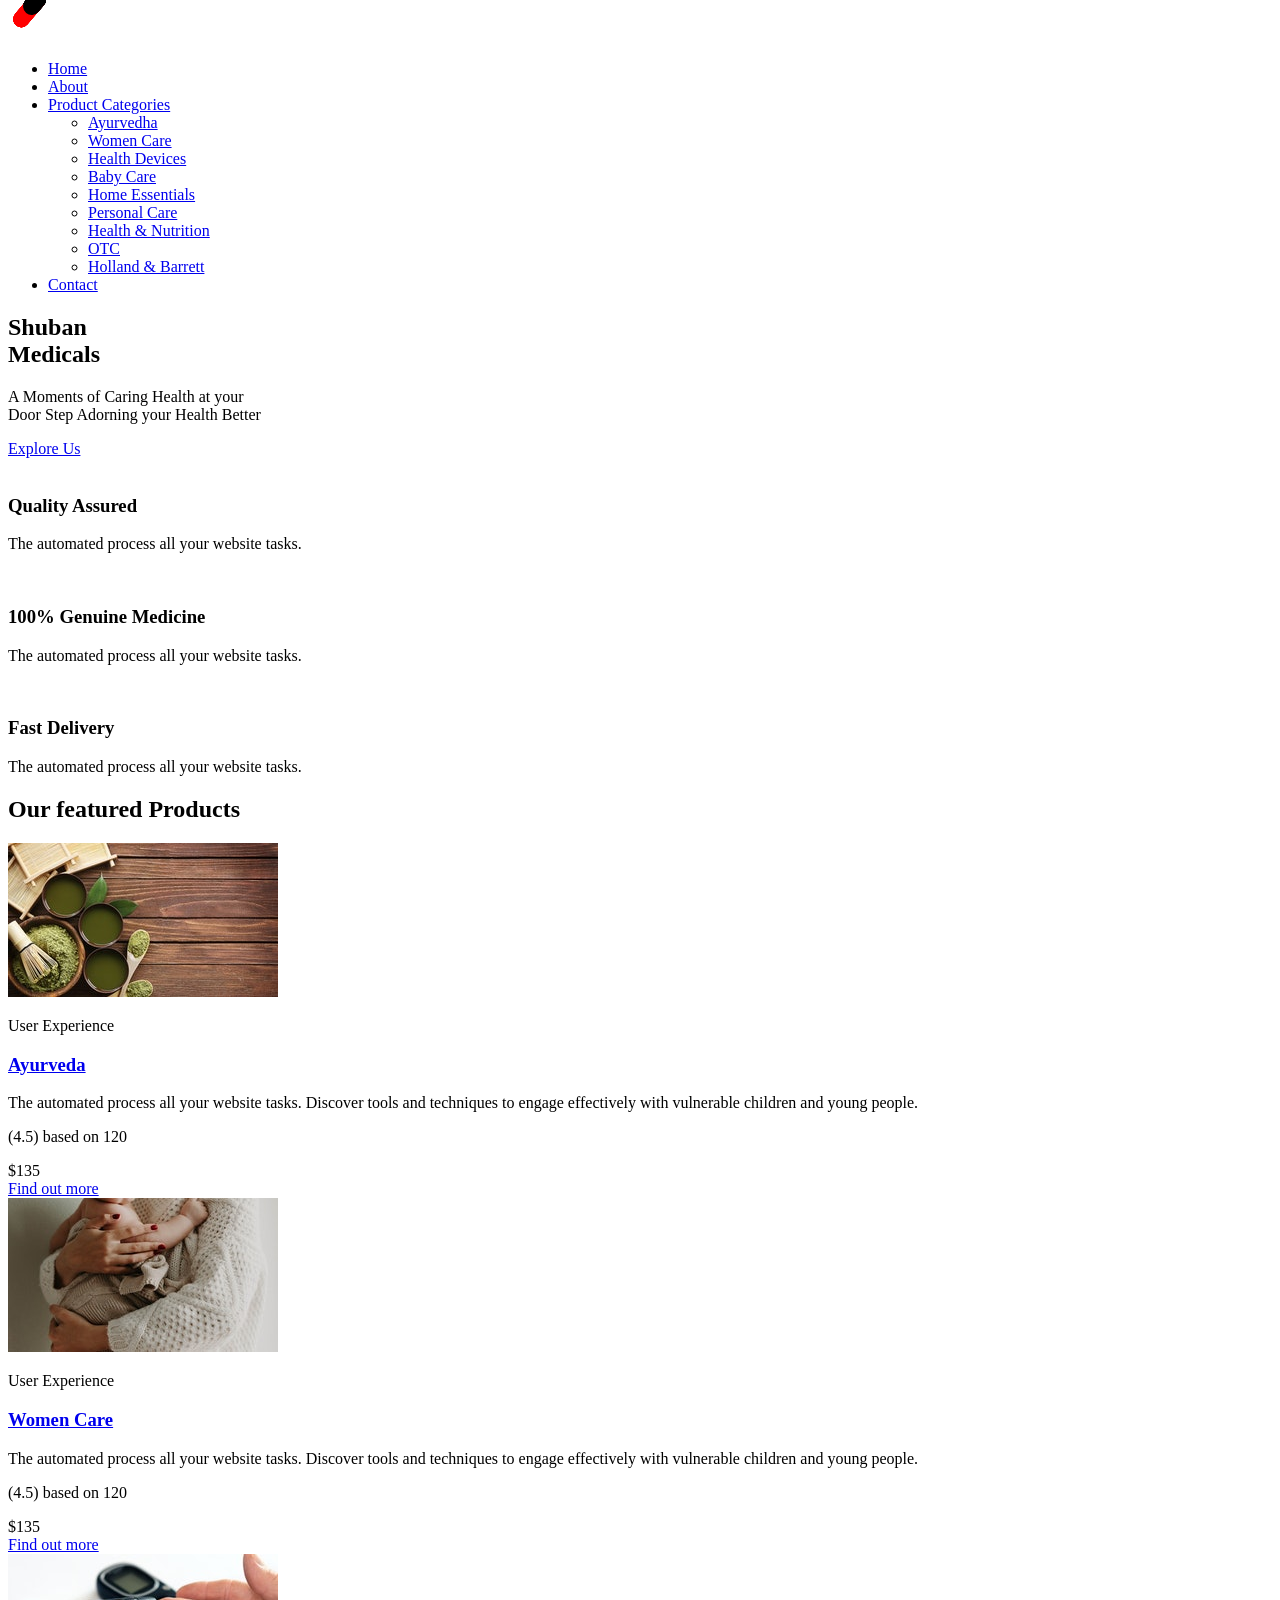
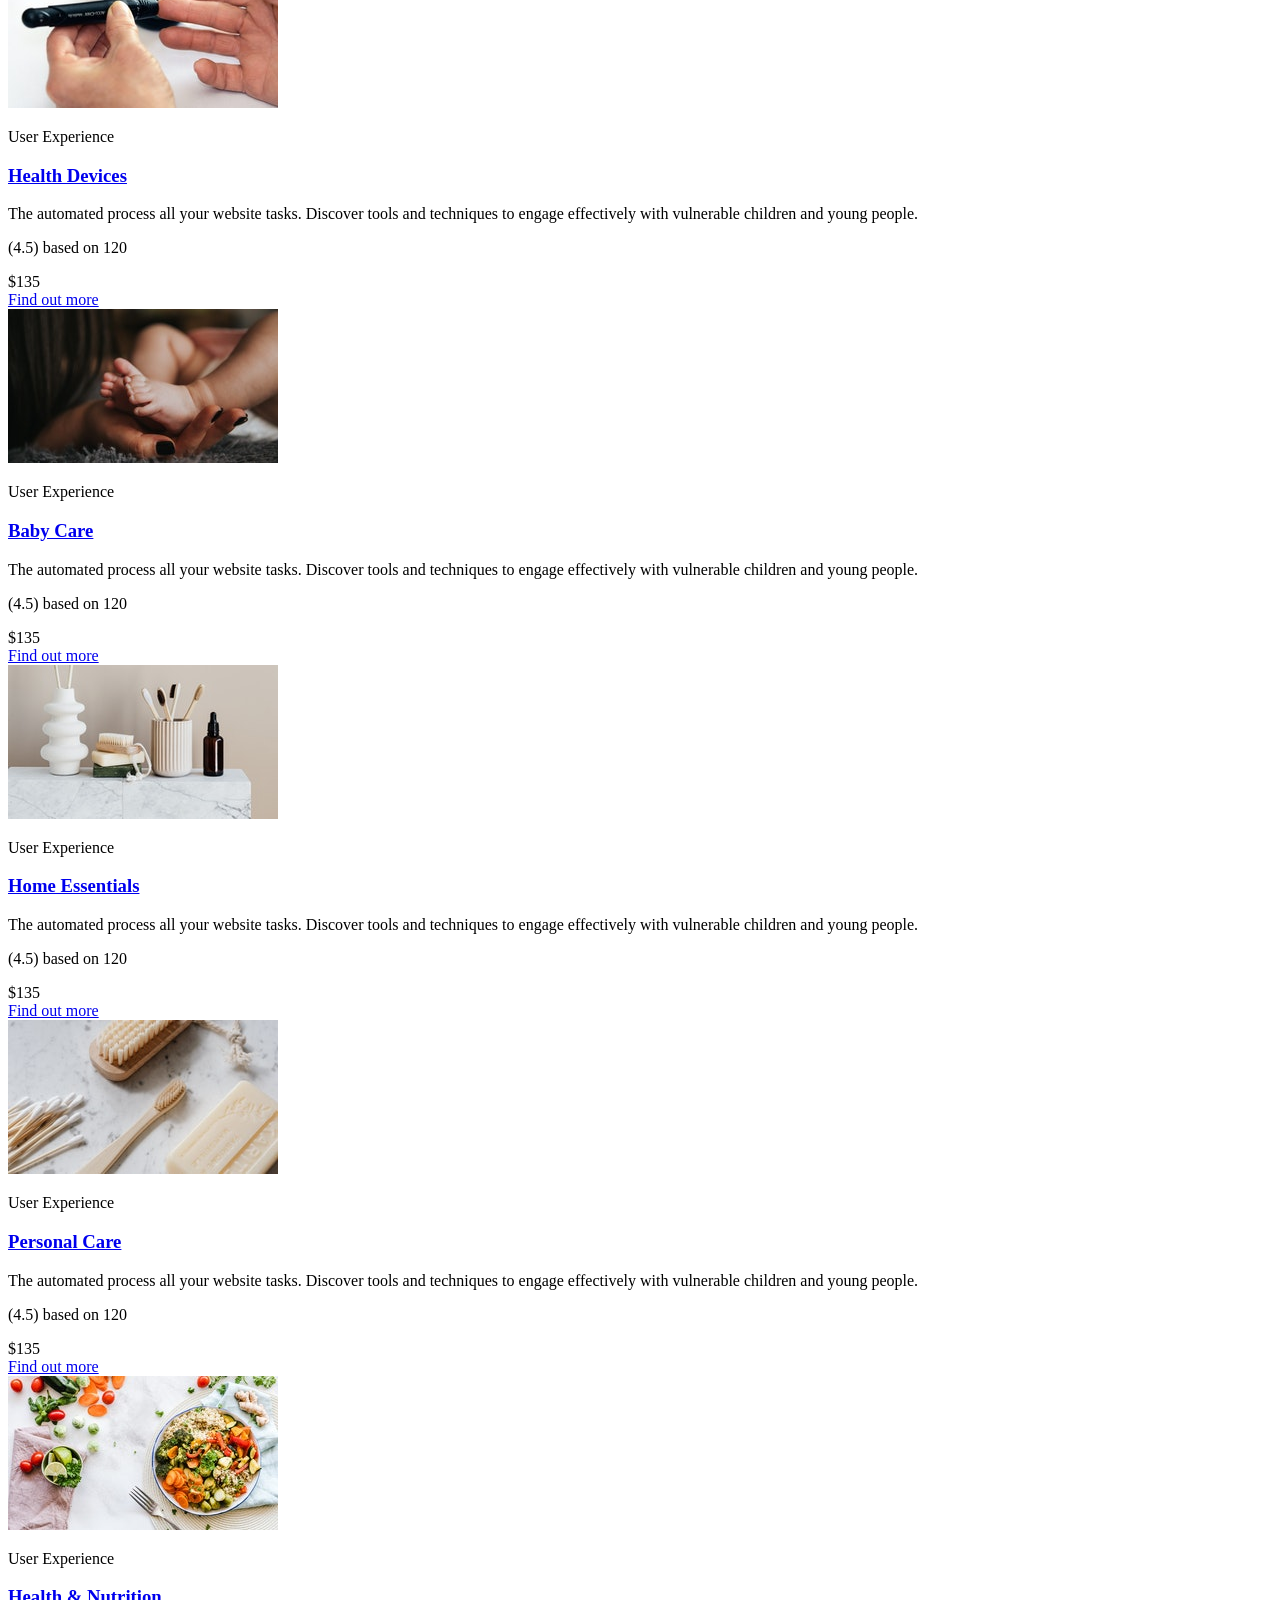
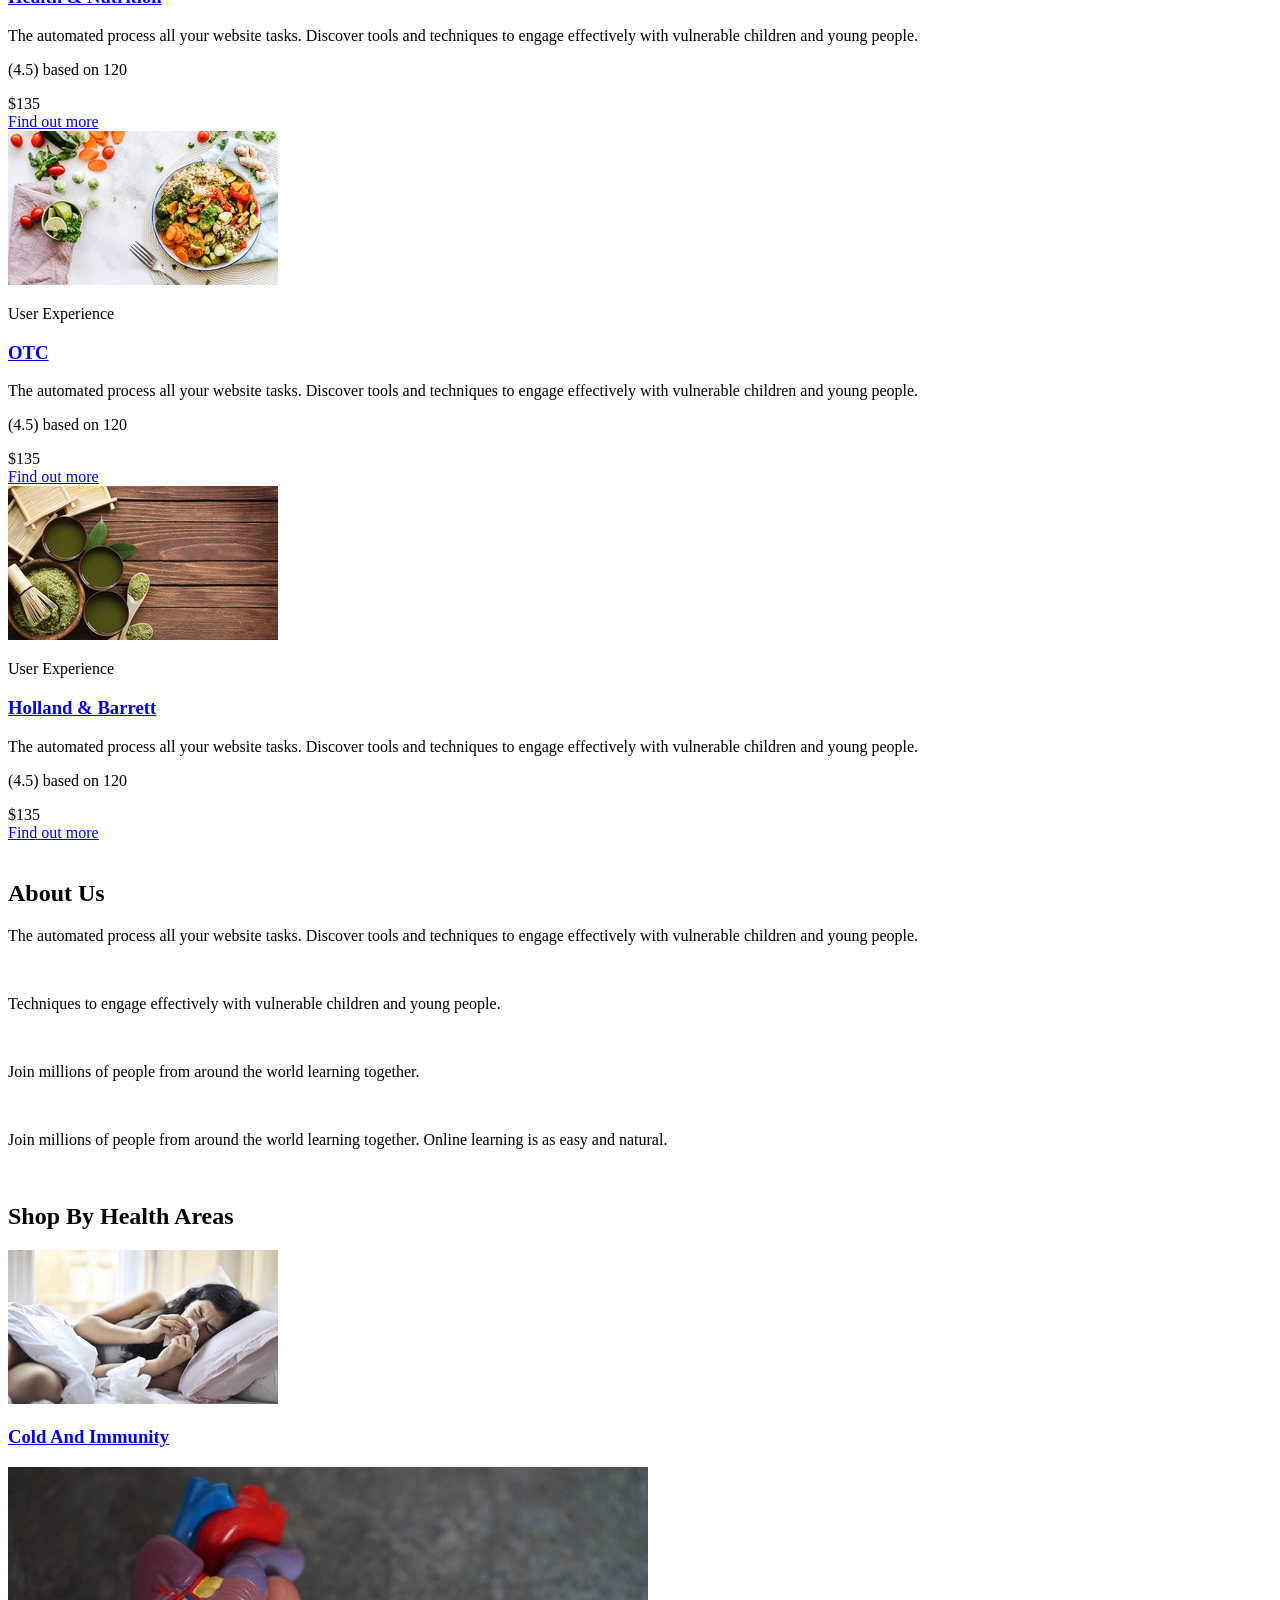
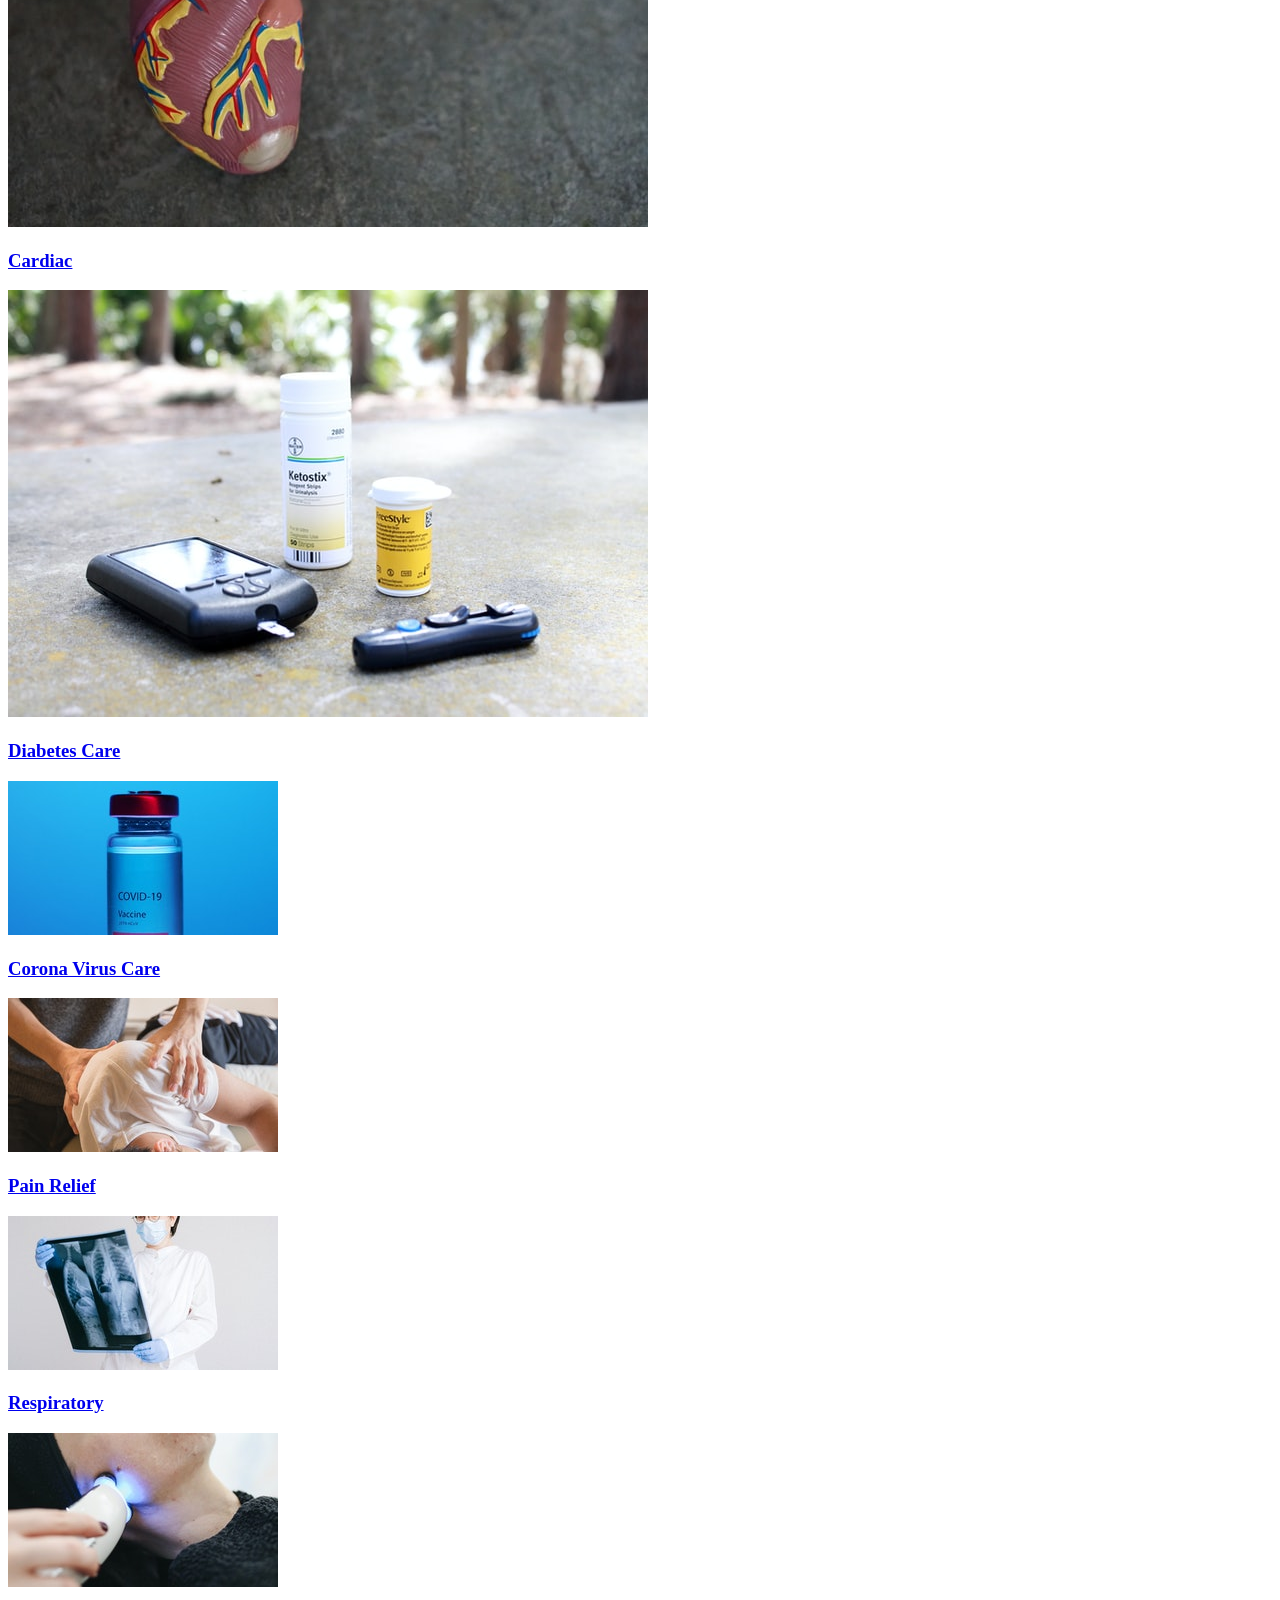
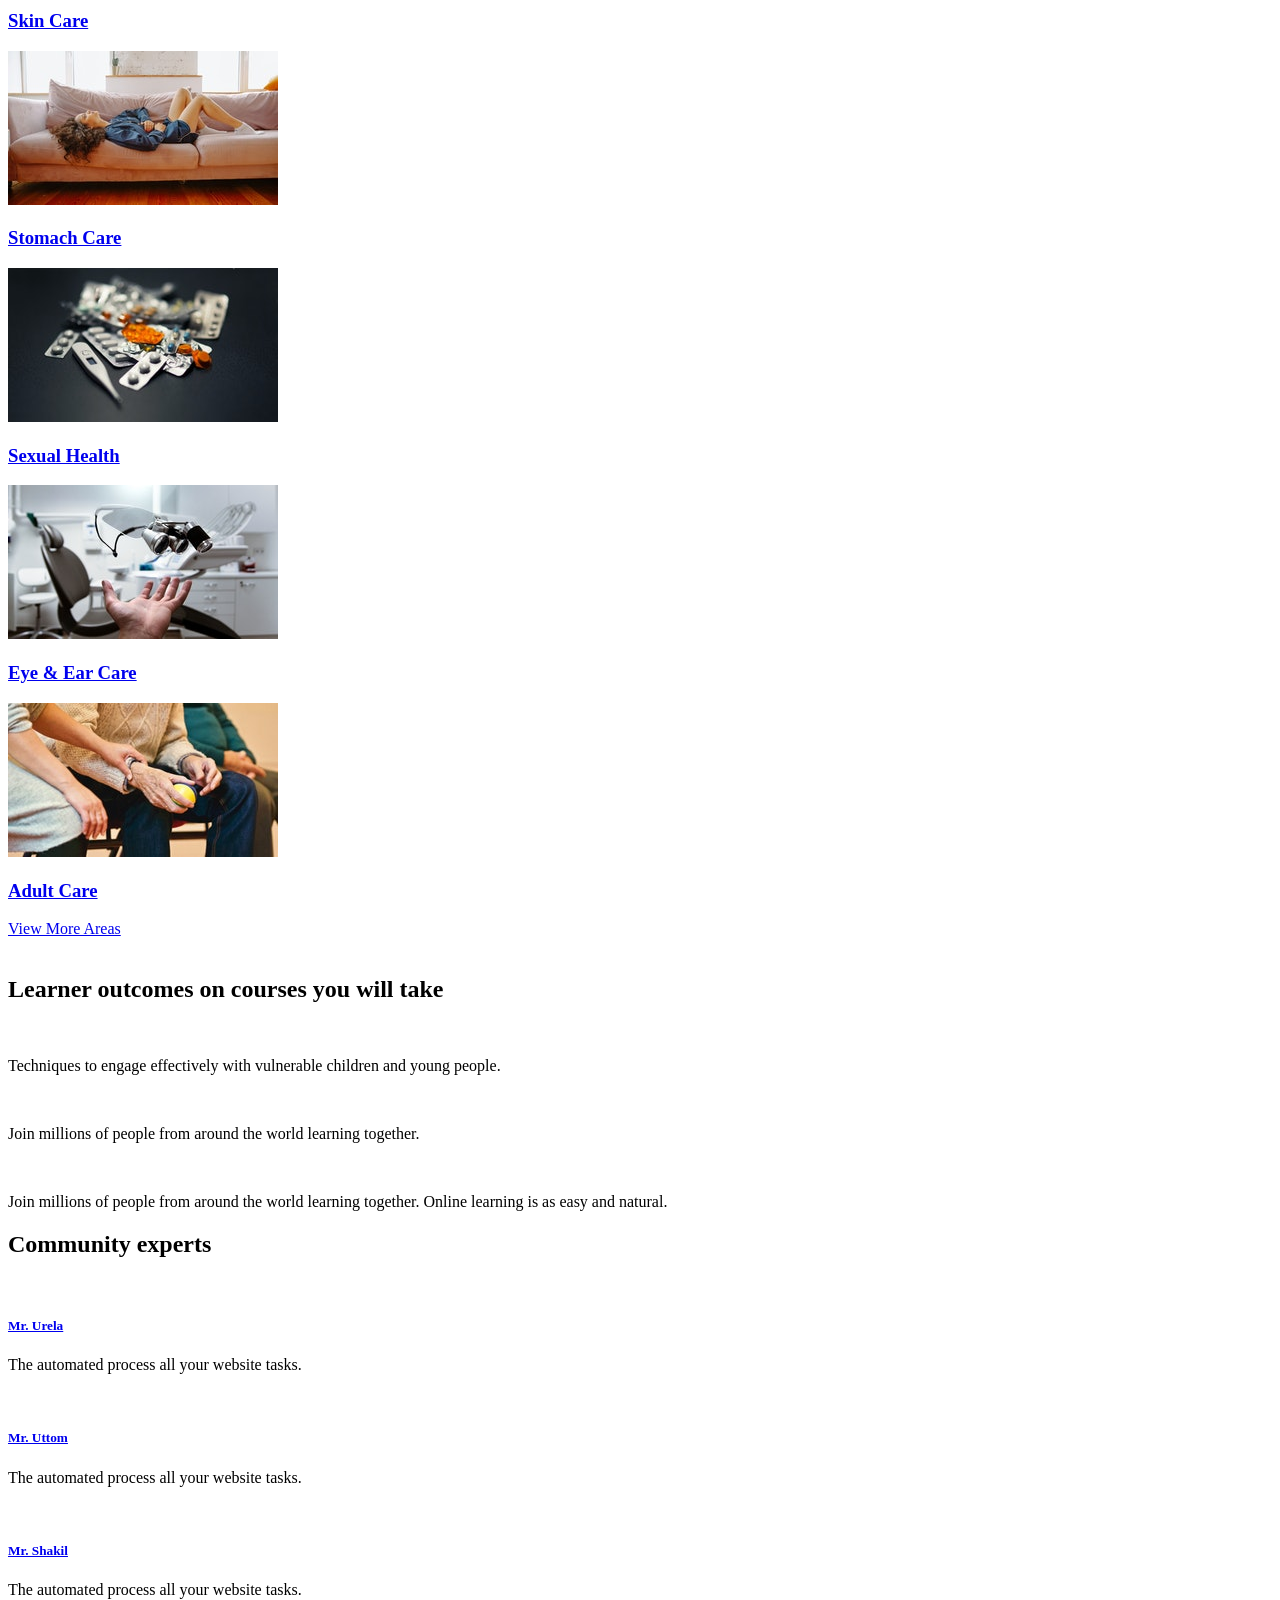
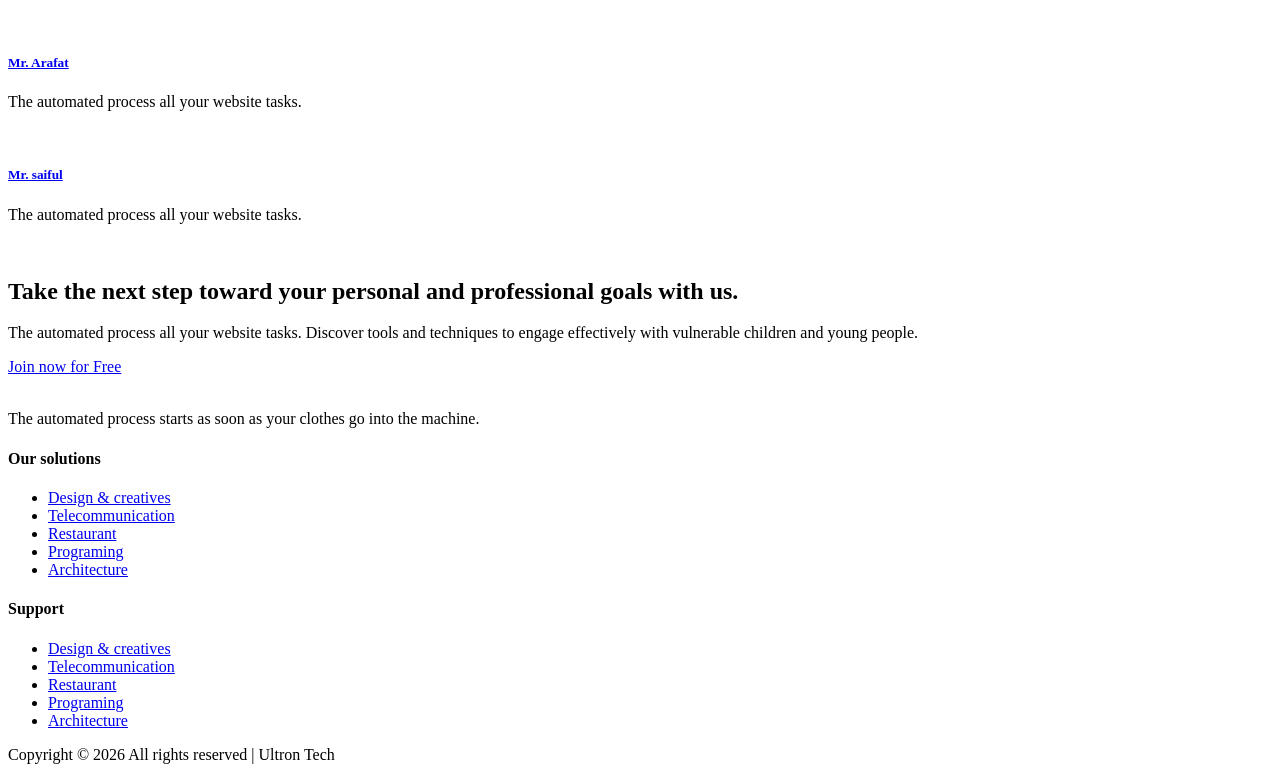
==== commit c1a4924f: "Revert "Shuban Removal & Jaganathan Demo Upload" This reverts commit d532f48d77491d28ba492aba45d251f" ====
--- a/index.html
+++ b/index.html
@@ -1,792 +1,956 @@
-<!DOCTYPE html>
-<html lang="en">
+<!doctype html>
+<html class="no-js" lang="zxx">
 
 <head>
     <meta charset="utf-8">
-    <meta content="width=device-width, initial-scale=1.0" name="viewport">
-
-    <title>Your Company Name - Home</title>
-    <meta content="" name="description">
-    <meta content="" name="keywords">
-
-    <!-- Favicons -->
-    <link href="assets/img/favicon.png" rel="icon">
-    <link href="assets/img/apple-touch-icon.png" rel="apple-touch-icon">
-
-    <!-- Google Fonts -->
-    <link href="https://fonts.googleapis.com/css?family=Open+Sans:300,300i,400,400i,600,600i,700,700i|Nunito:300,300i,400,400i,600,600i,700,700i|Poppins:300,300i,400,400i,500,500i,600,600i,700,700i" rel="stylesheet">
-
-    <!-- Vendor CSS Files -->
-    <link href="assets/vendor/bootstrap/css/bootstrap.min.css" rel="stylesheet">
-    <link href="assets/vendor/icofont/icofont.min.css" rel="stylesheet">
-    <link href="assets/vendor/boxicons/css/boxicons.min.css" rel="stylesheet">
-    <link href="assets/vendor/remixicon/remixicon.css" rel="stylesheet">
-    <link href="assets/vendor/venobox/venobox.css" rel="stylesheet">
-    <link href="assets/vendor/owl.carousel/assets/owl.carousel.min.css" rel="stylesheet">
-
-    <!-- Template Main CSS File -->
-    <link href="assets/css/style.css" rel="stylesheet">
+    <meta http-equiv="x-ua-compatible" content="ie=edge">
+    <title>Shuban Medicals | HomePage</title>
+    <meta name="description" content="">
+    <meta name="viewport" content="width=device-width, initial-scale=1">
+    <!-- <link rel="manifest" href="site.webmanifest"> -->
+    <link rel="shortcut icon" type="image/x-icon" href="assets/img/favicon.ico">
+
+    <!-- CSS here -->
+    <link rel="stylesheet" href="assets/css/bootstrap.min.css">
+    <link rel="stylesheet" href="assets/css/owl.carousel.min.css">
+    <link rel="stylesheet" href="assets/css/slicknav.css">
+    <link rel="stylesheet" href="assets/css/flaticon.css">
+    <link rel="stylesheet" href="assets/css/progressbar_barfiller.css">
+    <link rel="stylesheet" href="assets/css/gijgo.css">
+    <link rel="stylesheet" href="assets/css/animate.min.css">
+    <link rel="stylesheet" href="assets/css/animated-headline.css">
+    <link rel="stylesheet" href="assets/css/magnific-popup.css">
+    <link rel="stylesheet" href="assets/css/fontawesome-all.min.css">
+    <link rel="stylesheet" href="assets/css/themify-icons.css">
+    <link rel="stylesheet" href="assets/css/slick.css">
+    <link rel="stylesheet" href="assets/css/nice-select.css">
+    <link rel="stylesheet" href="assets/css/style.css">
+    <link rel="stylesheet" href="assets/css/custom.css">
 
 </head>
 
 <body>
-
-    <!-- ======= Header ======= -->
-    <header id="header" class="fixed-top ">
-        <div class="container d-flex align-items-center">
-
-            <h1 class="logo mr-auto"><a href="index.html">Your Company Name</a></h1>
-            <!-- Uncomment below if you prefer to use an image logo -->
-            <!-- <a href="index.html" class="logo mr-auto"><img src="assets/img/logo.png" alt="" class="img-fluid"></a>-->
-
-            <nav class="nav-menu d-none d-lg-block">
-                <ul>
-                    <li class="active"><a href="index.html">Home</a></li>
-                    <li><a href="#about">About</a></li>
-                    <li><a href="#services">Services</a></li>
-                    <li><a href="#portfolio">Portfolio</a></li>
-                    <li><a href="#team">Team</a></li>
-                    <!-- <li><a href="blog.html">Blog</a></li> -->
-                    <!-- <li class="drop-down"><a href="">Drop Down</a>
-            <ul>
-              <li><a href="#">Drop Down 1</a></li>
-              <li class="drop-down"><a href="#">Deep Drop Down</a>
-                <ul>
-                  <li><a href="#">Deep Drop Down 1</a></li>
-                  <li><a href="#">Deep Drop Down 2</a></li>
-                  <li><a href="#">Deep Drop Down 3</a></li>
-                  <li><a href="#">Deep Drop Down 4</a></li>
-                  <li><a href="#">Deep Drop Down 5</a></li>
-                </ul>
-              </li>
-              <li><a href="#">Drop Down 2</a></li>
-              <li><a href="#">Drop Down 3</a></li>
-              <li><a href="#">Drop Down 4</a></li>
-            </ul>
-          </li> -->
-                    <li><a href="#contact">Contact</a></li>
-
-                </ul>
-            </nav>
-            <!-- .nav-menu -->
-
+    <!-- ? Preloader Start -->
+    <div id="preloader-active">
+        <div class="preloader d-flex align-items-center justify-content-center">
+            <div class="preloader-inner position-relative">
+                <div class="preloader-circle"></div>
+                <div class="preloader-img pere-text">
+                    <img src="assets/img/logo/loder.png" alt="">
+                </div>
+            </div>
         </div>
+    </div>
+    <!-- Preloader Start -->
+    <header>
+        <!-- Header Start -->
+        <div class="header-area header-transparent">
+            <div class="main-header ">
+                <div class="header-bottom  header-sticky">
+                    <div class="container-fluid">
+                        <div class="row align-items-center">
+                            <!-- Logo -->
+                            <div class="col-xl-2 col-lg-2">
+                                <div class="logo">
+                                    <a href="index.html"><img src="assets/img/logo/logo.png" alt=""></a>
+                                </div>
+                            </div>
+                            <div class="col-xl-10 col-lg-10">
+                                <div class="menu-wrapper d-flex align-items-center justify-content-end">
+                                    <!-- Main-menu -->
+                                    <div class="main-menu d-none d-lg-block">
+                                        <nav>
+                                            <ul id="navigation">
+                                                <li class="active"><a href="index.html">Home</a></li>
+                                                <li><a href="#">About</a></li>
+                                                <li><a href="products.html">Product Categories</a>
+                                                    <ul class="submenu">
+                                                        <li><a href="/products.html">Ayurvedha</a></li>
+                                                        <li><a href="/products.html">Women Care</a></li>
+                                                        <li><a href="/products.html">Health Devices</a></li>
+                                                        <li><a href="/products.html">Baby Care</a></li>
+                                                        <li><a href="/products.html">Home Essentials</a></li>
+                                                        <li><a href="/products.html">Personal Care</a></li>
+                                                        <li><a href="/products.html">Health & Nutrition</a></li>
+                                                        <li><a href="/products.html">OTC</a></li>
+                                                        <li><a href="/products.html">Holland & Barrett</a></li>
+
+                                                    </ul>
+                                                </li>
+                                                <!-- <li><a href="courses.html">Courses</a></li> -->
+                                                <!-- <li><a href="#">Blog</a>
+                                                    <ul class="submenu">
+                                                        <li><a href="blog.html">Blog</a></li>
+                                                        <li><a href="blog_details.html">Blog Details</a></li>
+                                                        <li><a href="elements.html">Element</a></li>
+                                                    </ul>
+                                                </li> -->
+                                                <li><a href="#">Contact</a></li>
+                                                <!-- Button -->
+                                                <!-- <li class="button-header margin-left "><a href="#" class="btn">Join</a></li>
+                                                <li class="button-header"><a href="login.html" class="btn btn3">Log in</a></li> -->
+                                            </ul>
+                                        </nav>
+                                    </div>
+                                </div>
+                            </div>
+                            <!-- Mobile Menu -->
+                            <div class="col-12">
+                                <div class="mobile_menu d-block d-lg-none"></div>
+                            </div>
+                        </div>
+                    </div>
+                </div>
+            </div>
+        </div>
+        <!-- Header End -->
     </header>
-    <!-- End Header -->
-
-    <!-- ======= Hero Section ======= -->
-    <section id="hero">
-        <div class="hero-container">
-            <h3>Welcome to <strong>Company Name</strong></h3>
-            <h1>We're Work From Home Providing Company</h1>
-            <h2>We are team of talented people working here</h2>
-            <a href="#about" class="btn-get-started scrollto">Get Started</a>
+    <main>
+        <!--? slider Area Start-->
+        <section class="slider-area ">
+            <div class="slider-active">
+                <!-- Single Slider -->
+                <div class="single-slider slider-height d-flex align-items-center">
+                    <div class="container">
+                        <div class="row">
+                            <div class="col-xl-6 col-lg-7 col-md-12">
+                                <div class="hero__caption">
+                                    <h1 data-animation="fadeInLeft" data-delay="0.2s">Shuban<br> Medicals</h1>
+                                    <p data-animation="fadeInLeft" data-delay="0.4s">A Moments of Caring Health at your<br> Door Step Adorning your Health Better</p>
+                                    <a href="#" class="btn hero-btn" data-animation="fadeInLeft" data-delay="0.7s">Explore Us</a>
+                                </div>
+                            </div>
+                        </div>
+                    </div>
+                </div>
+            </div>
+        </section>
+        <!-- ? services-area -->
+        <div class="services-area">
+            <div class="container">
+                <div class="row justify-content-sm-center">
+                    <div class="col-lg-4 col-md-6 col-sm-8">
+                        <div class="single-services mb-30">
+                            <div class="features-icon">
+                                <img src="assets/img/icon/icon1.svg" alt="">
+                            </div>
+                            <div class="features-caption">
+                                <h3>Quality Assured</h3>
+                                <p>The automated process all your website tasks.</p>
+                            </div>
+                        </div>
+                    </div>
+                    <div class="col-lg-4 col-md-6 col-sm-8">
+                        <div class="single-services mb-30">
+                            <div class="features-icon">
+                                <img src="assets/img/icon/icon2.svg" alt="">
+                            </div>
+                            <div class="features-caption">
+                                <h3>100% Genuine Medicine</h3>
+                                <p>The automated process all your website tasks.</p>
+                            </div>
+                        </div>
+                    </div>
+                    <div class="col-lg-4 col-md-6 col-sm-8">
+                        <div class="single-services mb-30">
+                            <div class="features-icon">
+                                <img src="assets/img/icon/icon3.svg" alt="">
+                            </div>
+                            <div class="features-caption">
+                                <h3>Fast Delivery</h3>
+                                <p>The automated process all your website tasks.</p>
+                            </div>
+                        </div>
+                    </div>
+                </div>
+            </div>
         </div>
-    </section>
-    <!-- End Hero -->
-
-    <main id="main">
-
-        <!-- ======= About Section ======= -->
-        <section id="about" class="about">
+        <!-- Courses area start -->
+        <div class="courses-area section-padding40 fix">
             <div class="container">
-
-                <div class="section-title">
-                    <h2>About</h2>
-                    <h3>Learn More <span>About Us</span></h3>
-                    <p>Ut possimus qui ut temporibus culpa velit eveniet modi omnis est adipisci expedita at voluptas atque vitae autem.</p>
-                </div>
-
-                <div class="row content">
-                    <div class="col-lg-6">
-                        <p>
-                            Lorem ipsum dolor sit amet, consectetur adipiscing elit, sed do eiusmod tempor incididunt ut labore et dolore magna aliqua.
-                        </p>
-                        <ul>
-                            <li><i class="ri-check-double-line"></i> Ullamco laboris nisi ut aliquip ex ea commodo consequat</li>
-                            <li><i class="ri-check-double-line"></i> Duis aute irure dolor in reprehenderit in voluptate velit</li>
-                            <li><i class="ri-check-double-line"></i> Ullamco laboris nisi ut aliquip ex ea commodo consequat</li>
-                        </ul>
-                    </div>
-                    <div class="col-lg-6 pt-4 pt-lg-0">
-                        <p>
-                            Ullamco laboris nisi ut aliquip ex ea commodo consequat. Duis aute irure dolor in reprehenderit in voluptate velit esse cillum dolore eu fugiat nulla pariatur. Excepteur sint occaecat cupidatat non proident, sunt in culpa qui officia deserunt mollit anim
-                            id est laborum.
-                        </p>
-                        <a href="#" class="btn-learn-more">Learn More</a>
-                    </div>
-                </div>
-
+                <div class="row justify-content-center">
+                    <div class="col-xl-7 col-lg-8">
+                        <div class="section-tittle text-center mb-55">
+                            <h2>Our featured Products</h2>
+                        </div>
+                    </div>
+                </div>
+                <div class="courses-actives">
+                    <!-- Single -->
+                    <div class="properties pb-20">
+                        <div class="properties__card">
+                            <div class="properties__img overlay1">
+                                <a href="#"><img src="assets/img/custom/ayurveda.jpg" alt=""></a>
+                            </div>
+                            <div class="properties__caption">
+                                <p>User Experience</p>
+                                <h3><a href="#">Ayurveda</a></h3>
+                                <p>The automated process all your website tasks. Discover tools and techniques to engage effectively with vulnerable children and young people.
+
+                                </p>
+                                <div class="properties__footer d-flex justify-content-between align-items-center">
+                                    <div class="restaurant-name">
+                                        <div class="rating">
+                                            <i class="fas fa-star"></i>
+                                            <i class="fas fa-star"></i>
+                                            <i class="fas fa-star"></i>
+                                            <i class="fas fa-star"></i>
+                                            <i class="fas fa-star-half"></i>
+                                        </div>
+                                        <p><span>(4.5)</span> based on 120</p>
+                                    </div>
+                                    <div class="price">
+                                        <span>$135</span>
+                                    </div>
+                                </div>
+                                <a href="#" class="border-btn border-btn2">Find out more</a>
+                            </div>
+
+                        </div>
+                    </div>
+                    <!-- Single -->
+                    <!-- Single -->
+                    <div class="properties pb-20">
+                        <div class="properties__card">
+                            <div class="properties__img overlay1">
+                                <a href="#"><img src="assets/img/custom/womencare.jpg" alt=""></a>
+                            </div>
+                            <div class="properties__caption">
+                                <p>User Experience</p>
+                                <h3><a href="#">Women Care</a></h3>
+                                <p>The automated process all your website tasks. Discover tools and techniques to engage effectively with vulnerable children and young people.
+                                </p>
+                                <div class="properties__footer d-flex justify-content-between align-items-center">
+                                    <div class="restaurant-name">
+                                        <div class="rating">
+                                            <i class="fas fa-star"></i>
+                                            <i class="fas fa-star"></i>
+                                            <i class="fas fa-star"></i>
+                                            <i class="fas fa-star"></i>
+                                            <i class="fas fa-star-half"></i>
+                                        </div>
+                                        <p><span>(4.5)</span> based on 120</p>
+                                    </div>
+                                    <div class="price">
+                                        <span>$135</span>
+                                    </div>
+                                </div>
+                                <a href="#" class="border-btn border-btn2">Find out more</a>
+                            </div>
+                        </div>
+                    </div>
+                    <!-- Single -->
+                    <!-- Single -->
+                    <div class="properties pb-20">
+                        <div class="properties__card">
+                            <div class="properties__img overlay1">
+                                <a href="#"><img src="assets/img/custom/helathDevices.jpg" alt=""></a>
+                            </div>
+                            <div class="properties__caption">
+                                <p>User Experience</p>
+                                <h3><a href="#">Health Devices</a></h3>
+                                <p>The automated process all your website tasks. Discover tools and techniques to engage effectively with vulnerable children and young people.
+
+                                </p>
+                                <div class="properties__footer d-flex justify-content-between align-items-center">
+                                    <div class="restaurant-name">
+                                        <div class="rating">
+                                            <i class="fas fa-star"></i>
+                                            <i class="fas fa-star"></i>
+                                            <i class="fas fa-star"></i>
+                                            <i class="fas fa-star"></i>
+                                            <i class="fas fa-star-half"></i>
+                                        </div>
+                                        <p><span>(4.5)</span> based on 120</p>
+                                    </div>
+                                    <div class="price">
+                                        <span>$135</span>
+                                    </div>
+                                </div>
+                                <a href="#" class="border-btn border-btn2">Find out more</a>
+                            </div>
+
+                        </div>
+                    </div>
+                    <!-- Single -->
+                    <!-- Single -->
+                    <div class="properties pb-20">
+                        <div class="properties__card">
+                            <div class="properties__img overlay1">
+                                <a href="#"><img src="assets/img/custom/babycare.jpg" alt=""></a>
+                            </div>
+                            <div class="properties__caption">
+                                <p>User Experience</p>
+                                <h3><a href="#">Baby Care</a></h3>
+                                <p>The automated process all your website tasks. Discover tools and techniques to engage effectively with vulnerable children and young people.
+
+                                </p>
+                                <div class="properties__footer d-flex justify-content-between align-items-center">
+                                    <div class="restaurant-name">
+                                        <div class="rating">
+                                            <i class="fas fa-star"></i>
+                                            <i class="fas fa-star"></i>
+                                            <i class="fas fa-star"></i>
+                                            <i class="fas fa-star"></i>
+                                            <i class="fas fa-star-half"></i>
+                                        </div>
+                                        <p><span>(4.5)</span> based on 120</p>
+                                    </div>
+                                    <div class="price">
+                                        <span>$135</span>
+                                    </div>
+                                </div>
+                                <a href="#" class="border-btn border-btn2">Find out more</a>
+                            </div>
+
+                        </div>
+                    </div>
+                    <!-- Single -->
+                    <!-- Single -->
+                    <div class="properties pb-20">
+                        <div class="properties__card">
+                            <div class="properties__img overlay1">
+                                <a href="#"><img src="assets/img/custom/homeessentials.jpg" alt=""></a>
+                            </div>
+                            <div class="properties__caption">
+                                <p>User Experience</p>
+                                <h3><a href="#">Home Essentials</a></h3>
+                                <p>The automated process all your website tasks. Discover tools and techniques to engage effectively with vulnerable children and young people.
+
+                                </p>
+                                <div class="properties__footer d-flex justify-content-between align-items-center">
+                                    <div class="restaurant-name">
+                                        <div class="rating">
+                                            <i class="fas fa-star"></i>
+                                            <i class="fas fa-star"></i>
+                                            <i class="fas fa-star"></i>
+                                            <i class="fas fa-star"></i>
+                                            <i class="fas fa-star-half"></i>
+                                        </div>
+                                        <p><span>(4.5)</span> based on 120</p>
+                                    </div>
+                                    <div class="price">
+                                        <span>$135</span>
+                                    </div>
+                                </div>
+                                <a href="#" class="border-btn border-btn2">Find out more</a>
+                            </div>
+
+                        </div>
+                    </div>
+                    <!-- Single -->
+                    <!-- Single -->
+                    <div class="properties pb-20">
+                        <div class="properties__card">
+                            <div class="properties__img overlay1">
+                                <a href="#"><img src="assets/img/custom/personalcare.jpg" alt=""></a>
+                            </div>
+                            <div class="properties__caption">
+                                <p>User Experience</p>
+                                <h3><a href="#">Personal Care</a></h3>
+                                <p>The automated process all your website tasks. Discover tools and techniques to engage effectively with vulnerable children and young people.
+
+                                </p>
+                                <div class="properties__footer d-flex justify-content-between align-items-center">
+                                    <div class="restaurant-name">
+                                        <div class="rating">
+                                            <i class="fas fa-star"></i>
+                                            <i class="fas fa-star"></i>
+                                            <i class="fas fa-star"></i>
+                                            <i class="fas fa-star"></i>
+                                            <i class="fas fa-star-half"></i>
+                                        </div>
+                                        <p><span>(4.5)</span> based on 120</p>
+                                    </div>
+                                    <div class="price">
+                                        <span>$135</span>
+                                    </div>
+                                </div>
+                                <a href="#" class="border-btn border-btn2">Find out more</a>
+                            </div>
+
+                        </div>
+                    </div>
+                    <!-- Single -->
+                    <!-- Single -->
+                    <div class="properties pb-20">
+                        <div class="properties__card">
+                            <div class="properties__img overlay1">
+                                <a href="#"><img src="assets/img/custom/healthnutrition.jpg" alt=""></a>
+                            </div>
+                            <div class="properties__caption">
+                                <p>User Experience</p>
+                                <h3><a href="#">Health & Nutrition</a></h3>
+                                <p>The automated process all your website tasks. Discover tools and techniques to engage effectively with vulnerable children and young people.
+
+                                </p>
+                                <div class="properties__footer d-flex justify-content-between align-items-center">
+                                    <div class="restaurant-name">
+                                        <div class="rating">
+                                            <i class="fas fa-star"></i>
+                                            <i class="fas fa-star"></i>
+                                            <i class="fas fa-star"></i>
+                                            <i class="fas fa-star"></i>
+                                            <i class="fas fa-star-half"></i>
+                                        </div>
+                                        <p><span>(4.5)</span> based on 120</p>
+                                    </div>
+                                    <div class="price">
+                                        <span>$135</span>
+                                    </div>
+                                </div>
+                                <a href="#" class="border-btn border-btn2">Find out more</a>
+                            </div>
+
+                        </div>
+                    </div>
+                    <!-- Single -->
+                    <!-- Single -->
+                    <div class="properties pb-20">
+                        <div class="properties__card">
+                            <div class="properties__img overlay1">
+                                <a href="#"><img src="assets/img/custom/healthnutrition.jpg" alt=""></a>
+                            </div>
+                            <div class="properties__caption">
+                                <p>User Experience</p>
+                                <h3><a href="#">OTC</a></h3>
+                                <p>The automated process all your website tasks. Discover tools and techniques to engage effectively with vulnerable children and young people.
+
+                                </p>
+                                <div class="properties__footer d-flex justify-content-between align-items-center">
+                                    <div class="restaurant-name">
+                                        <div class="rating">
+                                            <i class="fas fa-star"></i>
+                                            <i class="fas fa-star"></i>
+                                            <i class="fas fa-star"></i>
+                                            <i class="fas fa-star"></i>
+                                            <i class="fas fa-star-half"></i>
+                                        </div>
+                                        <p><span>(4.5)</span> based on 120</p>
+                                    </div>
+                                    <div class="price">
+                                        <span>$135</span>
+                                    </div>
+                                </div>
+                                <a href="#" class="border-btn border-btn2">Find out more</a>
+                            </div>
+
+                        </div>
+                    </div>
+                    <!-- Single -->
+                    <!-- Single -->
+                    <div class="properties pb-20">
+                        <div class="properties__card">
+                            <div class="properties__img overlay1">
+                                <a href="#"><img src="assets/img/custom/ayurveda.jpg" alt=""></a>
+                            </div>
+                            <div class="properties__caption">
+                                <p>User Experience</p>
+                                <h3><a href="#">Holland & Barrett</a></h3>
+                                <p>The automated process all your website tasks. Discover tools and techniques to engage effectively with vulnerable children and young people.
+
+                                </p>
+                                <div class="properties__footer d-flex justify-content-between align-items-center">
+                                    <div class="restaurant-name">
+                                        <div class="rating">
+                                            <i class="fas fa-star"></i>
+                                            <i class="fas fa-star"></i>
+                                            <i class="fas fa-star"></i>
+                                            <i class="fas fa-star"></i>
+                                            <i class="fas fa-star-half"></i>
+                                        </div>
+                                        <p><span>(4.5)</span> based on 120</p>
+                                    </div>
+                                    <div class="price">
+                                        <span>$135</span>
+                                    </div>
+                                </div>
+                                <a href="#" class="border-btn border-btn2">Find out more</a>
+                            </div>
+
+                        </div>
+                    </div>
+                    <!-- Single -->
+                </div>
+            </div>
+        </div>
+        <!-- Courses area End -->
+        <!--? About Area-1 Start -->
+        <section class="about-area1 fix pt-10">
+            <div class="support-wrapper align-items-center">
+                <div class="left-content1">
+                    <div class="about-icon">
+                        <img src="assets/img/icon/about.svg" alt="">
+                    </div>
+                    <!-- section tittle -->
+                    <div class="section-tittle section-tittle2 mb-55">
+                        <div class="front-text">
+                            <h2 class="">About Us</h2>
+                            <p>The automated process all your website tasks. Discover tools and techniques to engage effectively with vulnerable children and young people.
+                            </p>
+                        </div>
+                    </div>
+                    <div class="single-features">
+                        <div class="features-icon">
+                            <img src="assets/img/icon/right-icon.svg" alt="">
+                        </div>
+                        <div class="features-caption">
+                            <p>Techniques to engage effectively with vulnerable children and young people.</p>
+                        </div>
+                    </div>
+                    <div class="single-features">
+                        <div class="features-icon">
+                            <img src="assets/img/icon/right-icon.svg" alt="">
+                        </div>
+                        <div class="features-caption">
+                            <p>Join millions of people from around the world learning together.</p>
+                        </div>
+                    </div>
+
+                    <div class="single-features">
+                        <div class="features-icon">
+                            <img src="assets/img/icon/right-icon.svg" alt="">
+                        </div>
+                        <div class="features-caption">
+                            <p>Join millions of people from around the world learning together. Online learning is as easy and natural.</p>
+                        </div>
+                    </div>
+                </div>
+                <div class="right-content1">
+                    <!-- img -->
+                    <div class="right-img">
+                        <img src="assets/img/gallery/about.png" alt="">
+
+                        <div class="video-icon">
+                            <a class="popup-video btn-icon" href="https://www.youtube.com/watch?v=up68UAfH0d0"><i class="fas fa-play"></i></a>
+                        </div>
+                    </div>
+                </div>
             </div>
         </section>
-        <!-- End About Section -->
-
-        <!-- ======= Services Section ======= -->
-        <section id="services" class="services">
+        <!-- About Area End -->
+        <!--? top subjects Area Start -->
+        <div class="topic-area section-padding40">
             <div class="container">
-
-                <div class="section-title">
-                    <h2>Services</h2>
-                    <h3>We do offer awesome <span>Services</span></h3>
-                    <p>Ut possimus qui ut temporibus culpa velit eveniet modi omnis est adipisci expedita at voluptas atque vitae autem.</p>
-                </div>
-
+                <div class="row justify-content-center">
+                    <div class="col-xl-7 col-lg-8">
+                        <div class="section-tittle text-center mb-55">
+                            <h2>Shop By Health Areas</h2>
+                        </div>
+                    </div>
+                </div>
                 <div class="row">
-                    <div class="col-md-6 col-lg-3 d-flex align-items-stretch mb-5 mb-lg-0">
-                        <div class="icon-box">
-                            <div class="icon"><i class="bx bxl-dribbble"></i></div>
-                            <h4 class="title"><a href="">Lorem Ipsum</a></h4>
-                            <p class="description">Voluptatum deleniti atque corrupti quos dolores et quas molestias excepturi</p>
-                        </div>
-                    </div>
-
-                    <div class="col-md-6 col-lg-3 d-flex align-items-stretch mb-5 mb-lg-0">
-                        <div class="icon-box">
-                            <div class="icon"><i class="bx bx-file"></i></div>
-                            <h4 class="title"><a href="">Sed ut perspiciatis</a></h4>
-                            <p class="description">Duis aute irure dolor in reprehenderit in voluptate velit esse cillum dolore</p>
-                        </div>
-                    </div>
-
-                    <div class="col-md-6 col-lg-3 d-flex align-items-stretch mb-5 mb-lg-0">
-                        <div class="icon-box">
-                            <div class="icon"><i class="bx bx-tachometer"></i></div>
-                            <h4 class="title"><a href="">Magni Dolores</a></h4>
-                            <p class="description">Excepteur sint occaecat cupidatat non proident, sunt in culpa qui officia</p>
-                        </div>
-                    </div>
-
-                    <div class="col-md-6 col-lg-3 d-flex align-items-stretch mb-5 mb-lg-0">
-                        <div class="icon-box">
-                            <div class="icon"><i class="bx bx-world"></i></div>
-                            <h4 class="title"><a href="">Nemo Enim</a></h4>
-                            <p class="description">At vero eos et accusamus et iusto odio dignissimos ducimus qui blanditiis</p>
-                        </div>
-                    </div>
-
-                </div>
-
+                    <div class="col-lg-3 col-md-4 col-sm-6">
+                        <div class="single-topic text-center mb-30">
+                            <div class="topic-img">
+                                <img src="assets/img/custom/cold.jpg" alt="">
+                                <div class="topic-content-box">
+                                    <div class="topic-content">
+                                        <h3><a href="#">Cold And Immunity</a></h3>
+                                    </div>
+                                </div>
+                            </div>
+                        </div>
+                    </div>
+                    <div class="col-lg-3 col-md-4 col-sm-6">
+                        <div class="single-topic text-center mb-30">
+                            <div class="topic-img">
+                                <img src="assets/img/custom/cardiac.jpg" alt="">
+                                <div class="topic-content-box">
+                                    <div class="topic-content">
+                                        <h3><a href="#">Cardiac</a></h3>
+                                    </div>
+                                </div>
+                            </div>
+                        </div>
+                    </div>
+                    <div class="col-lg-3 col-md-4 col-sm-6">
+                        <div class="single-topic text-center mb-30">
+                            <div class="topic-img">
+                                <img src="assets/img/custom/diabetes.jpg" alt="">
+                                <div class="topic-content-box">
+                                    <div class="topic-content">
+                                        <h3><a href="#">Diabetes Care</a></h3>
+                                    </div>
+                                </div>
+                            </div>
+                        </div>
+                    </div>
+                    <div class="col-lg-3 col-md-4 col-sm-6">
+                        <div class="single-topic text-center mb-30">
+                            <div class="topic-img">
+                                <img src="assets/img/custom/corona.jpg" alt="">
+                                <div class="topic-content-box">
+                                    <div class="topic-content">
+                                        <h3><a href="#">Corona Virus Care</a></h3>
+                                    </div>
+                                </div>
+                            </div>
+                        </div>
+                    </div>
+                    <div class="col-lg-3 col-md-4 col-sm-6">
+                        <div class="single-topic text-center mb-30">
+                            <div class="topic-img">
+                                <img src="assets/img/custom/pain.jpg" alt="">
+                                <div class="topic-content-box">
+                                    <div class="topic-content">
+                                        <h3><a href="#">Pain Relief</a></h3>
+                                    </div>
+                                </div>
+                            </div>
+                        </div>
+                    </div>
+                    <div class="col-lg-3 col-md-4 col-sm-6">
+                        <div class="single-topic text-center mb-30">
+                            <div class="topic-img">
+                                <img src="assets/img/custom/respiratory.jpg" alt="">
+                                <div class="topic-content-box">
+                                    <div class="topic-content">
+                                        <h3><a href="#">Respiratory</a></h3>
+                                    </div>
+                                </div>
+                            </div>
+                        </div>
+                    </div>
+                    <div class="col-lg-3 col-md-4 col-sm-6">
+                        <div class="single-topic text-center mb-30">
+                            <div class="topic-img">
+                                <img src="assets/img/custom/skincare.jpg" alt="">
+                                <div class="topic-content-box">
+                                    <div class="topic-content">
+                                        <h3><a href="#">Skin Care</a></h3>
+                                    </div>
+                                </div>
+                            </div>
+                        </div>
+                    </div>
+                    <div class="col-lg-3 col-md-4 col-sm-6">
+                        <div class="single-topic text-center mb-30">
+                            <div class="topic-img">
+                                <img src="assets/img/custom/stomachcare.jpg" alt="">
+                                <div class="topic-content-box">
+                                    <div class="topic-content">
+                                        <h3><a href="#">Stomach Care</a></h3>
+                                    </div>
+                                </div>
+                            </div>
+                        </div>
+                    </div>
+                    <div class="col-lg-3 col-md-4 col-sm-6">
+                        <div class="single-topic text-center mb-30">
+                            <div class="topic-img">
+                                <img src="assets/img/custom/sexual.jpg" alt="">
+                                <div class="topic-content-box">
+                                    <div class="topic-content">
+                                        <h3><a href="#">Sexual Health</a></h3>
+                                    </div>
+                                </div>
+                            </div>
+                        </div>
+                    </div>
+                    <div class="col-lg-3 col-md-4 col-sm-6">
+                        <div class="single-topic text-center mb-30">
+                            <div class="topic-img">
+                                <img src="assets/img/custom/eyecare.jpg" alt="">
+                                <div class="topic-content-box">
+                                    <div class="topic-content">
+                                        <h3><a href="#">Eye & Ear Care</a></h3>
+                                    </div>
+                                </div>
+                            </div>
+                        </div>
+                    </div>
+                    <div class="col-lg-3 col-md-4 col-sm-6">
+                        <div class="single-topic text-center mb-30">
+                            <div class="topic-img">
+                                <img src="assets/img/custom/adultcare.jpg" alt="">
+                                <div class="topic-content-box">
+                                    <div class="topic-content">
+                                        <h3><a href="#">Adult Care</a></h3>
+                                    </div>
+                                </div>
+                            </div>
+                        </div>
+                    </div>
+                </div>
+                <div class="row justify-content-center">
+                    <div class="col-xl-12">
+                        <div class="section-tittle text-center mt-20">
+                            <a href="courses.html" class="border-btn">View More Areas</a>
+                        </div>
+                    </div>
+                </div>
+            </div>
+        </div>
+        <!-- top subjects End -->
+        <!--? About Area-3 Start -->
+        <section class="about-area3 fix">
+            <div class="support-wrapper align-items-center">
+                <div class="right-content3">
+                    <!-- img -->
+                    <div class="right-img">
+                        <img src="assets/img/gallery/about3.png" alt="">
+                    </div>
+                </div>
+                <div class="left-content3">
+                    <!-- section tittle -->
+                    <div class="section-tittle section-tittle2 mb-20">
+                        <div class="front-text">
+                            <h2 class="">Learner outcomes on courses you will take</h2>
+                        </div>
+                    </div>
+                    <div class="single-features">
+                        <div class="features-icon">
+                            <img src="assets/img/icon/right-icon.svg" alt="">
+                        </div>
+                        <div class="features-caption">
+                            <p>Techniques to engage effectively with vulnerable children and young people.</p>
+                        </div>
+                    </div>
+                    <div class="single-features">
+                        <div class="features-icon">
+                            <img src="assets/img/icon/right-icon.svg" alt="">
+                        </div>
+                        <div class="features-caption">
+                            <p>Join millions of people from around the world learning together.</p>
+                        </div>
+                    </div>
+                    <div class="single-features">
+                        <div class="features-icon">
+                            <img src="assets/img/icon/right-icon.svg" alt="">
+                        </div>
+                        <div class="features-caption">
+                            <p>Join millions of people from around the world learning together. Online learning is as easy and natural.</p>
+                        </div>
+                    </div>
+                </div>
             </div>
         </section>
-        <!-- End Services Section -->
-        <!-- ======= Pricing Section ======= -->
-        <section id="pricing" class="pricing">
+        <!-- About Area End -->
+        <!--? Team -->
+        <section class="team-area section-padding40 fix">
             <div class="container">
-
-                <div class="section-title">
-                    <h2>Pricing</h2>
-                    <h3>Our Competing <span>Prices</span></h3>
-                    <p>Ut possimus qui ut temporibus culpa velit eveniet modi omnis est adipisci expedita at voluptas atque vitae autem.</p>
-                </div>
-
-                <div class="row">
-
-                    <div class="col-lg-4 col-md-6">
-                        <div class="box">
-                            <h3>Free</h3>
-                            <h4><sup>$</sup>0<span> / month</span></h4>
-                            <ul>
-                                <li>Aida dere</li>
-                                <li>Nec feugiat nisl</li>
-                                <li>Nulla at volutpat dola</li>
-                                <li class="na">Pharetra massa</li>
-                                <li class="na">Massa ultricies mi</li>
-                            </ul>
-                            <div class="btn-wrap">
-                                <a href="#" class="btn-buy">Buy Now</a>
-                            </div>
-                        </div>
-                    </div>
-
-                    <div class="col-lg-4 col-md-6 mt-4 mt-md-0">
-                        <div class="box recommended">
-                            <span class="recommended-badge">Recommended</span>
-                            <h3>Business</h3>
-                            <h4><sup>$</sup>19<span> / month</span></h4>
-                            <ul>
-                                <li>Aida dere</li>
-                                <li>Nec feugiat nisl</li>
-                                <li>Nulla at volutpat dola</li>
-                                <li>Pharetra massa</li>
-                                <li class="na">Massa ultricies mi</li>
-                            </ul>
-                            <div class="btn-wrap">
-                                <a href="#" class="btn-buy">Buy Now</a>
-                            </div>
-                        </div>
-                    </div>
-
-                    <div class="col-lg-4 col-md-6 mt-4 mt-lg-0">
-                        <div class="box">
-                            <h3>Developer</h3>
-                            <h4><sup>$</sup>29<span> / month</span></h4>
-                            <ul>
-                                <li>Aida dere</li>
-                                <li>Nec feugiat nisl</li>
-                                <li>Nulla at volutpat dola</li>
-                                <li>Pharetra massa</li>
-                                <li>Massa ultricies mi</li>
-                            </ul>
-                            <div class="btn-wrap">
-                                <a href="#" class="btn-buy">Buy Now</a>
-                            </div>
-                        </div>
-                    </div>
-
-                </div>
-
+                <div class="row justify-content-center">
+                    <div class="col-xl-7 col-lg-8">
+                        <div class="section-tittle text-center mb-55">
+                            <h2>Community experts</h2>
+                        </div>
+                    </div>
+                </div>
+                <div class="team-active">
+                    <div class="single-cat text-center">
+                        <div class="cat-icon">
+                            <img src="assets/img/gallery/team1.png" alt="">
+                        </div>
+                        <div class="cat-cap">
+                            <h5><a href="services.html">Mr. Urela</a></h5>
+                            <p>The automated process all your website tasks.</p>
+                        </div>
+                    </div>
+                    <div class="single-cat text-center">
+                        <div class="cat-icon">
+                            <img src="assets/img/gallery/team2.png" alt="">
+                        </div>
+                        <div class="cat-cap">
+                            <h5><a href="services.html">Mr. Uttom</a></h5>
+                            <p>The automated process all your website tasks.</p>
+                        </div>
+                    </div>
+                    <div class="single-cat text-center">
+                        <div class="cat-icon">
+                            <img src="assets/img/gallery/team3.png" alt="">
+                        </div>
+                        <div class="cat-cap">
+                            <h5><a href="services.html">Mr. Shakil</a></h5>
+                            <p>The automated process all your website tasks.</p>
+                        </div>
+                    </div>
+                    <div class="single-cat text-center">
+                        <div class="cat-icon">
+                            <img src="assets/img/gallery/team4.png" alt="">
+                        </div>
+                        <div class="cat-cap">
+                            <h5><a href="services.html">Mr. Arafat</a></h5>
+                            <p>The automated process all your website tasks.</p>
+                        </div>
+                    </div>
+                    <div class="single-cat text-center">
+                        <div class="cat-icon">
+                            <img src="assets/img/gallery/team3.png" alt="">
+                        </div>
+                        <div class="cat-cap">
+                            <h5><a href="services.html">Mr. saiful</a></h5>
+                            <p>The automated process all your website tasks.</p>
+                        </div>
+                    </div>
+                </div>
             </div>
         </section>
-        <!-- End Pricing Section -->
-
-        <!-- ======= Features Section ======= -->
-        <section id="features" class="features">
-            <div class="container">
-
-                <div class="row">
-                    <div class="col-lg-3 col-md-4 col-6 col-6">
-                        <div class="icon-box">
-                            <i class="ri-store-line" style="color: #ffbb2c;"></i>
-                            <h3><a href="">Lorem Ipsum</a></h3>
-                        </div>
-                    </div>
-                    <div class="col-lg-3 col-md-4 col-6">
-                        <div class="icon-box">
-                            <i class="ri-bar-chart-box-line" style="color: #5578ff;"></i>
-                            <h3><a href="">Dolor Sitema</a></h3>
-                        </div>
-                    </div>
-                    <div class="col-lg-3 col-md-4 col-6 mt-4 mt-md-0">
-                        <div class="icon-box">
-                            <i class="ri-calendar-todo-line" style="color: #e80368;"></i>
-                            <h3><a href="">Sed perspiciatis</a></h3>
-                        </div>
-                    </div>
-                    <div class="col-lg-3 col-md-4 col-6 mt-4 mt-lg-0">
-                        <div class="icon-box">
-                            <i class="ri-paint-brush-line" style="color: #e361ff;"></i>
-                            <h3><a href="">Magni Dolores</a></h3>
-                        </div>
-                    </div>
-                    <div class="col-lg-3 col-md-4 col-6 mt-4">
-                        <div class="icon-box">
-                            <i class="ri-database-2-line" style="color: #47aeff;"></i>
-                            <h3><a href="">Nemo Enim</a></h3>
-                        </div>
-                    </div>
-                    <div class="col-lg-3 col-md-4 col-6 mt-4">
-                        <div class="icon-box">
-                            <i class="ri-gradienter-line" style="color: #ffa76e;"></i>
-                            <h3><a href="">Eiusmod Tempor</a></h3>
-                        </div>
-                    </div>
-                    <div class="col-lg-3 col-md-4 col-6 mt-4">
-                        <div class="icon-box">
-                            <i class="ri-file-list-3-line" style="color: #11dbcf;"></i>
-                            <h3><a href="">Midela Teren</a></h3>
-                        </div>
-                    </div>
-                    <div class="col-lg-3 col-md-4 col-6 mt-4">
-                        <div class="icon-box">
-                            <i class="ri-price-tag-2-line" style="color: #4233ff;"></i>
-                            <h3><a href="">Pira Neve</a></h3>
-                        </div>
-                    </div>
-                    <div class="col-lg-3 col-md-4 col-6 mt-4">
-                        <div class="icon-box">
-                            <i class="ri-anchor-line" style="color: #b2904f;"></i>
-                            <h3><a href="">Dirada Pack</a></h3>
-                        </div>
-                    </div>
-                    <div class="col-lg-3 col-md-4 col-6 mt-4">
-                        <div class="icon-box">
-                            <i class="ri-disc-line" style="color: #b20969;"></i>
-                            <h3><a href="">Moton Ideal</a></h3>
-                        </div>
-                    </div>
-                    <div class="col-lg-3 col-md-4 col-6 mt-4">
-                        <div class="icon-box">
-                            <i class="ri-base-station-line" style="color: #ff5828;"></i>
-                            <h3><a href="">Verdo Park</a></h3>
-                        </div>
-                    </div>
-                    <div class="col-lg-3 col-md-4 col-6 mt-4">
-                        <div class="icon-box">
-                            <i class="ri-fingerprint-line" style="color: #29cc61;"></i>
-                            <h3><a href="">Flavor Nivelanda</a></h3>
-                        </div>
-                    </div>
-                </div>
-
+        <!-- Services End -->
+        <!--? About Area-2 Start -->
+        <section class="about-area2 fix pb-padding">
+            <div class="support-wrapper align-items-center">
+                <div class="right-content2">
+                    <!-- img -->
+                    <div class="right-img">
+                        <img src="assets/img/gallery/about2.png" alt="">
+                    </div>
+                </div>
+                <div class="left-content2">
+                    <!-- section tittle -->
+                    <div class="section-tittle section-tittle2 mb-20">
+                        <div class="front-text">
+                            <h2 class="">Take the next step toward your personal and professional goals with us.</h2>
+                            <p>The automated process all your website tasks. Discover tools and techniques to engage effectively with vulnerable children and young people.</p>
+                            <a href="#" class="btn">Join now for Free</a>
+                        </div>
+                    </div>
+                </div>
             </div>
         </section>
-        <!-- End Features Section -->
-
-        <!-- ======= Cta Section ======= -->
-        <section id="cta" class="cta">
-            <div class="container">
-
-                <div class="text-center">
-                    <h3>Call To Action</h3>
-                    <p> Duis aute irure dolor in reprehenderit in voluptate velit esse cillum dolore eu fugiat nulla pariatur. Excepteur sint occaecat cupidatat non proident, sunt in culpa qui officia deserunt mollit anim id est laborum.</p>
-                    <a class="cta-btn" href="#">Call To Action</a>
-                </div>
-
-            </div>
-        </section>
-        <!-- End Cta Section -->
-
-        <!-- ======= Portfolio Section ======= -->
-        <section id="portfolio" class="portfolio">
-            <div class="container">
-
-                <div class="section-title">
-                    <h2>Portfolio</h2>
-                    <h3>Check our <span>Portfolio</span></h3>
-                    <p>Ut possimus qui ut temporibus culpa velit eveniet modi omnis est adipisci expedita at voluptas atque vitae autem.</p>
-                </div>
-
-                <div class="row">
-                    <div class="col-lg-12 d-flex justify-content-center">
-                        <ul id="portfolio-flters">
-                            <li data-filter="*" class="filter-active">All</li>
-                            <li data-filter=".filter-app">App</li>
-                            <li data-filter=".filter-card">Card</li>
-                            <li data-filter=".filter-web">Web</li>
-                        </ul>
-                    </div>
-                </div>
-
-                <div class="row portfolio-container">
-
-                    <div class="col-lg-4 col-md-6 portfolio-item filter-app">
-                        <img src="assets/img/portfolio/portfolio-1.jpg" class="img-fluid" alt="">
-                        <div class="portfolio-info">
-                            <h4>App 1</h4>
-                            <p>App</p>
-                            <a href="assets/img/portfolio/portfolio-1.jpg" data-gall="portfolioGallery" class="venobox preview-link" title="App 1"><i class="bx bx-plus"></i></a>
-                            <a href="portfolio-details.html" class="details-link" title="More Details"><i class="bx bx-link"></i></a>
-                        </div>
-                    </div>
-
-                    <div class="col-lg-4 col-md-6 portfolio-item filter-web">
-                        <img src="assets/img/portfolio/portfolio-2.jpg" class="img-fluid" alt="">
-                        <div class="portfolio-info">
-                            <h4>Web 3</h4>
-                            <p>Web</p>
-                            <a href="assets/img/portfolio/portfolio-2.jpg" data-gall="portfolioGallery" class="venobox preview-link" title="Web 3"><i class="bx bx-plus"></i></a>
-                            <a href="portfolio-details.html" class="details-link" title="More Details"><i class="bx bx-link"></i></a>
-                        </div>
-                    </div>
-
-                    <div class="col-lg-4 col-md-6 portfolio-item filter-app">
-                        <img src="assets/img/portfolio/portfolio-3.jpg" class="img-fluid" alt="">
-                        <div class="portfolio-info">
-                            <h4>App 2</h4>
-                            <p>App</p>
-                            <a href="assets/img/portfolio/portfolio-3.jpg" data-gall="portfolioGallery" class="venobox preview-link" title="App 2"><i class="bx bx-plus"></i></a>
-                            <a href="portfolio-details.html" class="details-link" title="More Details"><i class="bx bx-link"></i></a>
-                        </div>
-                    </div>
-
-                    <div class="col-lg-4 col-md-6 portfolio-item filter-card">
-                        <img src="assets/img/portfolio/portfolio-4.jpg" class="img-fluid" alt="">
-                        <div class="portfolio-info">
-                            <h4>Card 2</h4>
-                            <p>Card</p>
-                            <a href="assets/img/portfolio/portfolio-4.jpg" data-gall="portfolioGallery" class="venobox preview-link" title="Card 2"><i class="bx bx-plus"></i></a>
-                            <a href="portfolio-details.html" class="details-link" title="More Details"><i class="bx bx-link"></i></a>
-                        </div>
-                    </div>
-
-                    <div class="col-lg-4 col-md-6 portfolio-item filter-web">
-                        <img src="assets/img/portfolio/portfolio-5.jpg" class="img-fluid" alt="">
-                        <div class="portfolio-info">
-                            <h4>Web 2</h4>
-                            <p>Web</p>
-                            <a href="assets/img/portfolio/portfolio-5.jpg" data-gall="portfolioGallery" class="venobox preview-link" title="Web 2"><i class="bx bx-plus"></i></a>
-                            <a href="portfolio-details.html" class="details-link" title="More Details"><i class="bx bx-link"></i></a>
-                        </div>
-                    </div>
-
-                    <div class="col-lg-4 col-md-6 portfolio-item filter-app">
-                        <img src="assets/img/portfolio/portfolio-6.jpg" class="img-fluid" alt="">
-                        <div class="portfolio-info">
-                            <h4>App 3</h4>
-                            <p>App</p>
-                            <a href="assets/img/portfolio/portfolio-6.jpg" data-gall="portfolioGallery" class="venobox preview-link" title="App 3"><i class="bx bx-plus"></i></a>
-                            <a href="portfolio-details.html" class="details-link" title="More Details"><i class="bx bx-link"></i></a>
-                        </div>
-                    </div>
-
-                    <div class="col-lg-4 col-md-6 portfolio-item filter-card">
-                        <img src="assets/img/portfolio/portfolio-7.jpg" class="img-fluid" alt="">
-                        <div class="portfolio-info">
-                            <h4>Card 1</h4>
-                            <p>Card</p>
-                            <a href="assets/img/portfolio/portfolio-7.jpg" data-gall="portfolioGallery" class="venobox preview-link" title="Card 1"><i class="bx bx-plus"></i></a>
-                            <a href="portfolio-details.html" class="details-link" title="More Details"><i class="bx bx-link"></i></a>
-                        </div>
-                    </div>
-
-                    <div class="col-lg-4 col-md-6 portfolio-item filter-card">
-                        <img src="assets/img/portfolio/portfolio-8.jpg" class="img-fluid" alt="">
-                        <div class="portfolio-info">
-                            <h4>Card 3</h4>
-                            <p>Card</p>
-                            <a href="assets/img/portfolio/portfolio-8.jpg" data-gall="portfolioGallery" class="venobox preview-link" title="Card 3"><i class="bx bx-plus"></i></a>
-                            <a href="portfolio-details.html" class="details-link" title="More Details"><i class="bx bx-link"></i></a>
-                        </div>
-                    </div>
-
-                    <div class="col-lg-4 col-md-6 portfolio-item filter-web">
-                        <img src="assets/img/portfolio/portfolio-9.jpg" class="img-fluid" alt="">
-                        <div class="portfolio-info">
-                            <h4>Web 3</h4>
-                            <p>Web</p>
-                            <a href="assets/img/portfolio/portfolio-9.jpg" data-gall="portfolioGallery" class="venobox preview-link" title="Web 3"><i class="bx bx-plus"></i></a>
-                            <a href="portfolio-details.html" class="details-link" title="More Details"><i class="bx bx-link"></i></a>
-                        </div>
-                    </div>
-
-                </div>
-
-            </div>
-        </section>
-        <!-- End Portfolio Section -->
-
-
-
-        <!-- ======= F.A.Q Section ======= -->
-        <section id="faq" class="faq">
-            <div class="container">
-
-                <div class="section-title">
-                    <h2>F.A.Q</h2>
-                    <h3>Frequently Asked <span>Questions</span></h3>
-                </div>
-
-                <ul class="faq-list">
-
-                    <li>
-                        <a data-toggle="collapse" class="" href="#faq1">Non consectetur a erat nam at lectus urna duis? <i class="icofont-simple-up"></i></a>
-                        <div id="faq1" class="collapse show" data-parent=".faq-list">
-                            <p>
-                                Feugiat pretium nibh ipsum consequat. Tempus iaculis urna id volutpat lacus laoreet non curabitur gravida. Venenatis lectus magna fringilla urna porttitor rhoncus dolor purus non.
-                            </p>
-                        </div>
-                    </li>
-
-                    <li>
-                        <a data-toggle="collapse" href="#faq2" class="collapsed">Feugiat scelerisque varius morbi enim nunc faucibus a pellentesque? <i class="icofont-simple-up"></i></a>
-                        <div id="faq2" class="collapse" data-parent=".faq-list">
-                            <p>
-                                Dolor sit amet consectetur adipiscing elit pellentesque habitant morbi. Id interdum velit laoreet id donec ultrices. Fringilla phasellus faucibus scelerisque eleifend donec pretium. Est pellentesque elit ullamcorper dignissim. Mauris ultrices eros in
-                                cursus turpis massa tincidunt dui.
-                            </p>
-                        </div>
-                    </li>
-
-                    <li>
-                        <a data-toggle="collapse" href="#faq3" class="collapsed">Dolor sit amet consectetur adipiscing elit pellentesque habitant morbi? <i class="icofont-simple-up"></i></a>
-                        <div id="faq3" class="collapse" data-parent=".faq-list">
-                            <p>
-                                Eleifend mi in nulla posuere sollicitudin aliquam ultrices sagittis orci. Faucibus pulvinar elementum integer enim. Sem nulla pharetra diam sit amet nisl suscipit. Rutrum tellus pellentesque eu tincidunt. Lectus urna duis convallis convallis tellus. Urna
-                                molestie at elementum eu facilisis sed odio morbi quis
-                            </p>
-                        </div>
-                    </li>
-
-                    <li>
-                        <a data-toggle="collapse" href="#faq4" class="collapsed">Ac odio tempor orci dapibus. Aliquam eleifend mi in nulla? <i class="icofont-simple-up"></i></a>
-                        <div id="faq4" class="collapse" data-parent=".faq-list">
-                            <p>
-                                Dolor sit amet consectetur adipiscing elit pellentesque habitant morbi. Id interdum velit laoreet id donec ultrices. Fringilla phasellus faucibus scelerisque eleifend donec pretium. Est pellentesque elit ullamcorper dignissim. Mauris ultrices eros in
-                                cursus turpis massa tincidunt dui.
-                            </p>
-                        </div>
-                    </li>
-
-                    <li>
-                        <a data-toggle="collapse" href="#faq5" class="collapsed">Tempus quam pellentesque nec nam aliquam sem et tortor consequat? <i class="icofont-simple-up"></i></a>
-                        <div id="faq5" class="collapse" data-parent=".faq-list">
-                            <p>
-                                Molestie a iaculis at erat pellentesque adipiscing commodo. Dignissim suspendisse in est ante in. Nunc vel risus commodo viverra maecenas accumsan. Sit amet nisl suscipit adipiscing bibendum est. Purus gravida quis blandit turpis cursus in
-                            </p>
-                        </div>
-                    </li>
-
-                    <li>
-                        <a data-toggle="collapse" href="#faq6" class="collapsed">Tortor vitae purus faucibus ornare. Varius vel pharetra vel turpis nunc eget lorem dolor? <i class="icofont-simple-up"></i></a>
-                        <div id="faq6" class="collapse" data-parent=".faq-list">
-                            <p>
-                                Laoreet sit amet cursus sit amet dictum sit amet justo. Mauris vitae ultricies leo integer malesuada nunc vel. Tincidunt eget nullam non nisi est sit amet. Turpis nunc eget lorem dolor sed. Ut venenatis tellus in metus vulputate eu scelerisque. Pellentesque
-                                diam volutpat commodo sed egestas egestas fringilla phasellus faucibus. Nibh tellus molestie nunc non blandit massa enim nec.
-                            </p>
-                        </div>
-                    </li>
-
-                </ul>
-
-            </div>
-        </section>
-        <!-- End F.A.Q Section -->
-
-        <!-- ======= Team Section ======= -->
-        <section id="team" class="team">
-            <div class="container">
-
-                <div class="section-title">
-                    <h2>Team</h2>
-                    <h3>Our Hardworking <span>Team</span></h3>
-                    <p>Ut possimus qui ut temporibus culpa velit eveniet modi omnis est adipisci expedita at voluptas atque vitae autem.</p>
-                </div>
-
-                <div class="row">
-
-                    <div class="col-lg-3 col-md-6 d-flex align-items-stretch">
-                        <div class="member">
-                            <div class="member-img">
-                                <img src="assets/img/team/team-1.jpg" class="img-fluid" alt="">
-                                <div class="social">
-                                    <a href=""><i class="icofont-twitter"></i></a>
-                                    <a href=""><i class="icofont-facebook"></i></a>
-                                    <a href=""><i class="icofont-instagram"></i></a>
-                                    <a href=""><i class="icofont-linkedin"></i></a>
-                                </div>
-                            </div>
-                            <div class="member-info">
-                                <h4>Walter White</h4>
-                                <span>Chief Executive Officer</span>
-                            </div>
-                        </div>
-                    </div>
-
-                    <div class="col-lg-3 col-md-6 d-flex align-items-stretch">
-                        <div class="member">
-                            <div class="member-img">
-                                <img src="assets/img/team/team-2.jpg" class="img-fluid" alt="">
-                                <div class="social">
-                                    <a href=""><i class="icofont-twitter"></i></a>
-                                    <a href=""><i class="icofont-facebook"></i></a>
-                                    <a href=""><i class="icofont-instagram"></i></a>
-                                    <a href=""><i class="icofont-linkedin"></i></a>
-                                </div>
-                            </div>
-                            <div class="member-info">
-                                <h4>Sarah Jhonson</h4>
-                                <span>Product Manager</span>
-                            </div>
-                        </div>
-                    </div>
-
-                    <div class="col-lg-3 col-md-6 d-flex align-items-stretch">
-                        <div class="member">
-                            <div class="member-img">
-                                <img src="assets/img/team/team-3.jpg" class="img-fluid" alt="">
-                                <div class="social">
-                                    <a href=""><i class="icofont-twitter"></i></a>
-                                    <a href=""><i class="icofont-facebook"></i></a>
-                                    <a href=""><i class="icofont-instagram"></i></a>
-                                    <a href=""><i class="icofont-linkedin"></i></a>
-                                </div>
-                            </div>
-                            <div class="member-info">
-                                <h4>William Anderson</h4>
-                                <span>CTO</span>
-                            </div>
-                        </div>
-                    </div>
-
-                    <div class="col-lg-3 col-md-6 d-flex align-items-stretch">
-                        <div class="member">
-                            <div class="member-img">
-                                <img src="assets/img/team/team-4.jpg" class="img-fluid" alt="">
-                                <div class="social">
-                                    <a href=""><i class="icofont-twitter"></i></a>
-                                    <a href=""><i class="icofont-facebook"></i></a>
-                                    <a href=""><i class="icofont-instagram"></i></a>
-                                    <a href=""><i class="icofont-linkedin"></i></a>
-                                </div>
-                            </div>
-                            <div class="member-info">
-                                <h4>Amanda Jepson</h4>
-                                <span>Accountant</span>
-                            </div>
-                        </div>
-                    </div>
-
-                </div>
-
-            </div>
-        </section>
-        <!-- End Team Section -->
-
-        <!-- ======= Contact Section ======= -->
-        <section id="contact" class="contact">
-            <div class="container">
-
-                <div class="section-title">
-                    <h2>Contact</h2>
-                    <h3>Contact <span>Us</span></h3>
-                    <p>Ut possimus qui ut temporibus culpa velit eveniet modi omnis est adipisci expedita at voluptas atque vitae autem.</p>
-                </div>
-
-                <div>
-                    <iframe style="border:0; width: 100%; height: 270px;" src="https://www.google.com/maps/embed?pb=!1m14!1m8!1m3!1d12097.433213460943!2d-74.0062269!3d40.7101282!3m2!1i1024!2i768!4f13.1!3m3!1m2!1s0x0%3A0xb89d1fe6bc499443!2sDowntown+Conference+Center!5e0!3m2!1smk!2sbg!4v1539943755621"
-                        frameborder="0" allowfullscreen></iframe>
-                </div>
-
-                <div class="row mt-5">
-
-                    <div class="col-lg-4">
-                        <div class="info">
-                            <div class="address">
-                                <i class="icofont-google-map"></i>
-                                <h4>Location:</h4>
-                                <p>A108 Adam Street, New York, NY 535022</p>
-                            </div>
-
-                            <div class="email">
-                                <i class="icofont-envelope"></i>
-                                <h4>Email:</h4>
-                                <p>info@example.com</p>
-                            </div>
-
-                            <div class="phone">
-                                <i class="icofont-phone"></i>
-                                <h4>Call:</h4>
-                                <p>+1 5589 55488 55s</p>
-                            </div>
-
-                        </div>
-
-                    </div>
-
-                    <div class="col-lg-8 mt-5 mt-lg-0">
-
-                        <form action="forms/contact.php" method="post" role="form" class="php-email-form">
-                            <div class="form-row">
-                                <div class="col-md-6 form-group">
-                                    <input type="text" name="name" class="form-control" id="name" placeholder="Your Name" data-rule="minlen:4" data-msg="Please enter at least 4 chars" />
-                                    <div class="validate"></div>
-                                </div>
-                                <div class="col-md-6 form-group">
-                                    <input type="email" class="form-control" name="email" id="email" placeholder="Your Email" data-rule="email" data-msg="Please enter a valid email" />
-                                    <div class="validate"></div>
-                                </div>
-                            </div>
-                            <div class="form-group">
-                                <input type="text" class="form-control" name="subject" id="subject" placeholder="Subject" data-rule="minlen:4" data-msg="Please enter at least 8 chars of subject" />
-                                <div class="validate"></div>
-                            </div>
-                            <div class="form-group">
-                                <textarea class="form-control" name="message" rows="5" data-rule="required" data-msg="Please write something for us" placeholder="Message"></textarea>
-                                <div class="validate"></div>
-                            </div>
-                            <div class="mb-3">
-                                <div class="loading">Loading</div>
-                                <div class="error-message"></div>
-                                <div class="sent-message">Your message has been sent. Thank you!</div>
-                            </div>
-                            <div class="text-center"><button type="submit">Send Message</button></div>
-                        </form>
-
-                    </div>
-
-                </div>
-
-            </div>
-        </section>
-        <!-- End Contact Section -->
-
+        <!-- About Area End -->
     </main>
-    <!-- End #main -->
-
-    <!-- ======= Footer ======= -->
-    <footer id="footer">
-
-        <div class="footer-top">
-            <div class="container">
-                <div class="row">
-
-                    <div class="col-lg-3 col-md-6 footer-contact">
-                        <h3>Company Name</h3>
-                        <p>
-                            A108 Adam Street <br> New York, NY 535022<br> United States <br><br>
-                            <strong>Phone:</strong> +1 5589 55488 55<br>
-                            <strong>Email:</strong> info@example.com<br>
-                        </p>
-                    </div>
-
-                    <div class="col-lg-2 col-md-6 footer-links">
-                        <h4>Useful Links</h4>
-                        <ul>
-                            <li><i class="bx bx-chevron-right"></i> <a href="#">Home</a></li>
-                            <li><i class="bx bx-chevron-right"></i> <a href="#">About us</a></li>
-                            <li><i class="bx bx-chevron-right"></i> <a href="#">Services</a></li>
-                            <li><i class="bx bx-chevron-right"></i> <a href="#">Terms of service</a></li>
-                            <li><i class="bx bx-chevron-right"></i> <a href="#">Privacy policy</a></li>
-                        </ul>
-                    </div>
-
-                    <div class="col-lg-3 col-md-6 footer-links">
-                        <h4>Our Services</h4>
-                        <ul>
-                            <li><i class="bx bx-chevron-right"></i> <a href="#">Web Design</a></li>
-                            <li><i class="bx bx-chevron-right"></i> <a href="#">Web Development</a></li>
-                            <li><i class="bx bx-chevron-right"></i> <a href="#">Product Management</a></li>
-                            <li><i class="bx bx-chevron-right"></i> <a href="#">Marketing</a></li>
-                            <li><i class="bx bx-chevron-right"></i> <a href="#">Graphic Design</a></li>
-                        </ul>
-                    </div>
-
-                    <div class="col-lg-4 col-md-6 footer-newsletter">
-                        <h4>Join Our Newsletter</h4>
-                        <p>Tamen quem nulla quae legam multos aute sint culpa legam noster magna</p>
-                        <form action="" method="post">
-                            <input type="email" name="email"><input type="submit" value="Subscribe">
-                        </form>
-                    </div>
-
-                </div>
-            </div>
-        </div>
-
-        <div class="container d-md-flex py-4">
-
-            <div class="mr-md-auto text-center text-md-left">
-                <div class="copyright">
-                    &copy; Copyright <strong><span>Tempo</span></strong>. All Rights Reserved
-                </div>
-                <div class="credits">
-                    Designed by <a href="https://www.facebook.com/theultrontech">theultronTech</a>
-                </div>
-            </div>
-            <div class="social-links text-center text-md-right pt-3 pt-md-0">
-                <a href="#" class="twitter"><i class="bx bxl-twitter"></i></a>
-                <a href="#" class="facebook"><i class="bx bxl-facebook"></i></a>
-                <a href="#" class="instagram"><i class="bx bxl-instagram"></i></a>
-                <a href="#" class="google-plus"><i class="bx bxl-skype"></i></a>
-                <a href="#" class="linkedin"><i class="bx bxl-linkedin"></i></a>
-            </div>
+    <footer>
+        <div class="footer-wrappper footer-bg">
+            <!-- Footer Start-->
+            <div class="footer-area footer-padding">
+                <div class="container">
+                    <div class="row justify-content-between">
+                        <div class="col-xl-4 col-lg-5 col-md-4 col-sm-6">
+                            <div class="single-footer-caption mb-50">
+                                <div class="single-footer-caption mb-30">
+                                    <!-- logo -->
+                                    <div class="footer-logo mb-25">
+                                        <a href="index.html"><img src="assets/img/logo/logo2_footer.png" alt=""></a>
+                                    </div>
+                                    <div class="footer-tittle">
+                                        <div class="footer-pera">
+                                            <p>The automated process starts as soon as your clothes go into the machine.</p>
+                                        </div>
+                                    </div>
+                                    <!-- social -->
+                                    <div class="footer-social">
+                                        <a href="#"><i class="fab fa-twitter"></i></a>
+                                        <a href="https://bit.ly/sai4ull"><i class="fab fa-facebook-f"></i></a>
+                                        <a href="#"><i class="fab fa-pinterest-p"></i></a>
+                                    </div>
+                                </div>
+                            </div>
+                        </div>
+                        <div class="col-xl-2 col-lg-3 col-md-4 col-sm-5">
+                            <div class="single-footer-caption mb-50">
+                                <div class="footer-tittle">
+                                    <h4>Our solutions</h4>
+                                    <ul>
+                                        <li><a href="#">Design & creatives</a></li>
+                                        <li><a href="#">Telecommunication</a></li>
+                                        <li><a href="#">Restaurant</a></li>
+                                        <li><a href="#">Programing</a></li>
+                                        <li><a href="#">Architecture</a></li>
+                                    </ul>
+                                </div>
+                            </div>
+                        </div>
+                        <div class="col-xl-2 col-lg-4 col-md-4 col-sm-6">
+                            <div class="single-footer-caption mb-50">
+                                <div class="footer-tittle">
+                                    <h4>Support</h4>
+                                    <ul>
+                                        <li><a href="#">Design & creatives</a></li>
+                                        <li><a href="#">Telecommunication</a></li>
+                                        <li><a href="#">Restaurant</a></li>
+                                        <li><a href="#">Programing</a></li>
+                                        <li><a href="#">Architecture</a></li>
+                                    </ul>
+                                </div>
+                            </div>
+                        </div>
+                        <!-- <div class="col-xl-2 col-lg-3 col-md-4 col-sm-6">
+                            <div class="single-footer-caption mb-50">
+                                <div class="footer-tittle">
+                                    <h4>Company</h4>
+                                    <ul>
+                                        <li><a href="#">Design & creatives</a></li>
+                                        <li><a href="#">Telecommunication</a></li>
+                                        <li><a href="#">Restaurant</a></li>
+                                        <li><a href="#">Programing</a></li>
+                                        <li><a href="#">Architecture</a></li>
+                                    </ul>
+                                </div>
+                            </div>
+                        </div> -->
+                    </div>
+                </div>
+            </div>
+            <!-- footer-bottom area -->
+            <div class="footer-bottom-area">
+                <div class="container">
+                    <div class="footer-border">
+                        <div class="row d-flex align-items-center">
+                            <div class="col-xl-12 ">
+                                <div class="footer-copy-right text-center">
+                                    <p>
+
+                                        Copyright &copy;
+                                        <script>
+                                            document.write(new Date().getFullYear());
+                                        </script> All rights reserved | Ultron Tech
+                                    </p>
+                                </div>
+                            </div>
+                        </div>
+                    </div>
+                </div>
+            </div>
+            <!-- Footer End-->
         </div>
     </footer>
-    <!-- End Footer -->
-
-    <a href="#" class="back-to-top"><i class="ri-arrow-up-line"></i></a>
-
-    <!-- Vendor JS Files -->
-    <script src="assets/vendor/jquery/jquery.min.js"></script>
-    <script src="assets/vendor/bootstrap/js/bootstrap.bundle.min.js"></script>
-    <script src="assets/vendor/jquery.easing/jquery.easing.min.js"></script>
-    <script src="assets/vendor/php-email-form/validate.js"></script>
-    <script src="assets/vendor/isotope-layout/isotope.pkgd.min.js"></script>
-    <script src="assets/vendor/venobox/venobox.min.js"></script>
-    <script src="assets/vendor/owl.carousel/owl.carousel.min.js"></script>
-
-    <!-- Template Main JS File -->
-    <script src="assets/js/main.js"></script>
+    <!-- Scroll Up -->
+    <div id="back-top">
+        <a title="Go to Top" href="#"> <i class="fas fa-level-up-alt"></i></a>
+    </div>
+
+    <!-- JS here -->
+    <script src="./assets/js/vendor/modernizr-3.5.0.min.js"></script>
+    <!-- Jquery, Popper, Bootstrap -->
+    <script src="./assets/js/vendor/jquery-1.12.4.min.js"></script>
+    <script src="./assets/js/popper.min.js"></script>
+    <script src="./assets/js/bootstrap.min.js"></script>
+    <!-- Jquery Mobile Menu -->
+    <script src="./assets/js/jquery.slicknav.min.js"></script>
+
+    <!-- Jquery Slick , Owl-Carousel Plugins -->
+    <script src="./assets/js/owl.carousel.min.js"></script>
+    <script src="./assets/js/slick.min.js"></script>
+    <!-- One Page, Animated-HeadLin -->
+    <script src="./assets/js/wow.min.js"></script>
+    <script src="./assets/js/animated.headline.js"></script>
+    <script src="./assets/js/jquery.magnific-popup.js"></script>
+
+    <!-- Date Picker -->
+    <script src="./assets/js/gijgo.min.js"></script>
+    <!-- Nice-select, sticky -->
+    <script src="./assets/js/jquery.nice-select.min.js"></script>
+    <script src="./assets/js/jquery.sticky.js"></script>
+    <!-- Progress -->
+    <script src="./assets/js/jquery.barfiller.js"></script>
+
+    <!-- counter , waypoint,Hover Direction -->
+    <script src="./assets/js/jquery.counterup.min.js"></script>
+    <script src="./assets/js/waypoints.min.js"></script>
+    <script src="./assets/js/jquery.countdown.min.js"></script>
+    <script src="./assets/js/hover-direction-snake.min.js"></script>
+
+    <!-- contact js -->
+    <script src="./assets/js/contact.js"></script>
+    <script src="./assets/js/jquery.form.js"></script>
+    <script src="./assets/js/jquery.validate.min.js"></script>
+    <script src="./assets/js/mail-script.js"></script>
+    <script src="./assets/js/jquery.ajaxchimp.min.js"></script>
+
+    <!-- Jquery Plugins, main Jquery -->
+    <script src="./assets/js/plugins.js"></script>
+    <script src="./assets/js/main.js"></script>
 
 </body>
 
--- a/assets/css/custom.css
+++ b/assets/css/custom.css
@@ -0,0 +1,25 @@
+.properties__card::before {
+    content: '';
+    position: absolute;
+    background: red;
+    height: 40px;
+    width: 16px;
+    top: -10px;
+    left: 21px;
+    z-index: 99999;
+    border-radius: 50px;
+    transform: rotateZ(220deg);
+}
+
+.properties__card::after {
+    content: '';
+    position: absolute;
+    background: black;
+    height: 26px;
+    width: 17px;
+    top: -10px;
+    left: 26px;
+    z-index: 99999;
+    border-radius: 50px;
+    transform: rotateZ(220deg);
+}
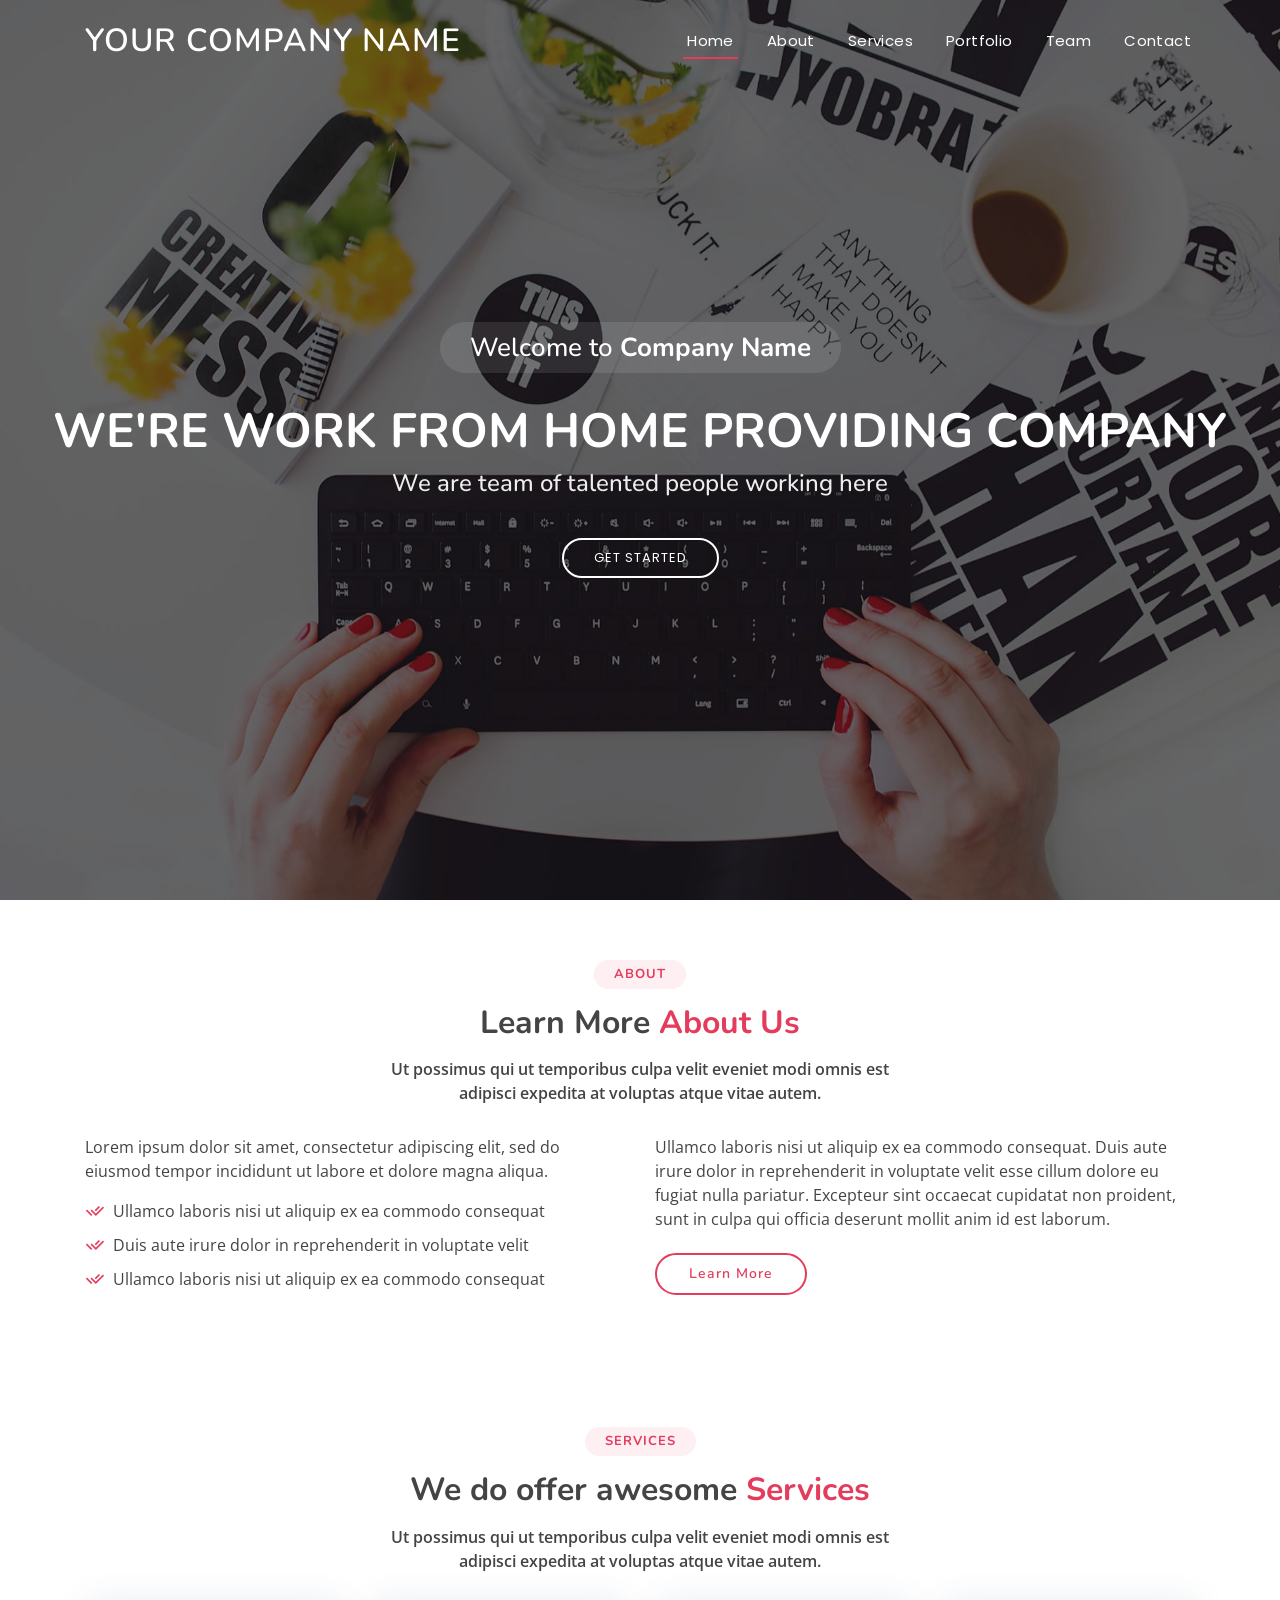
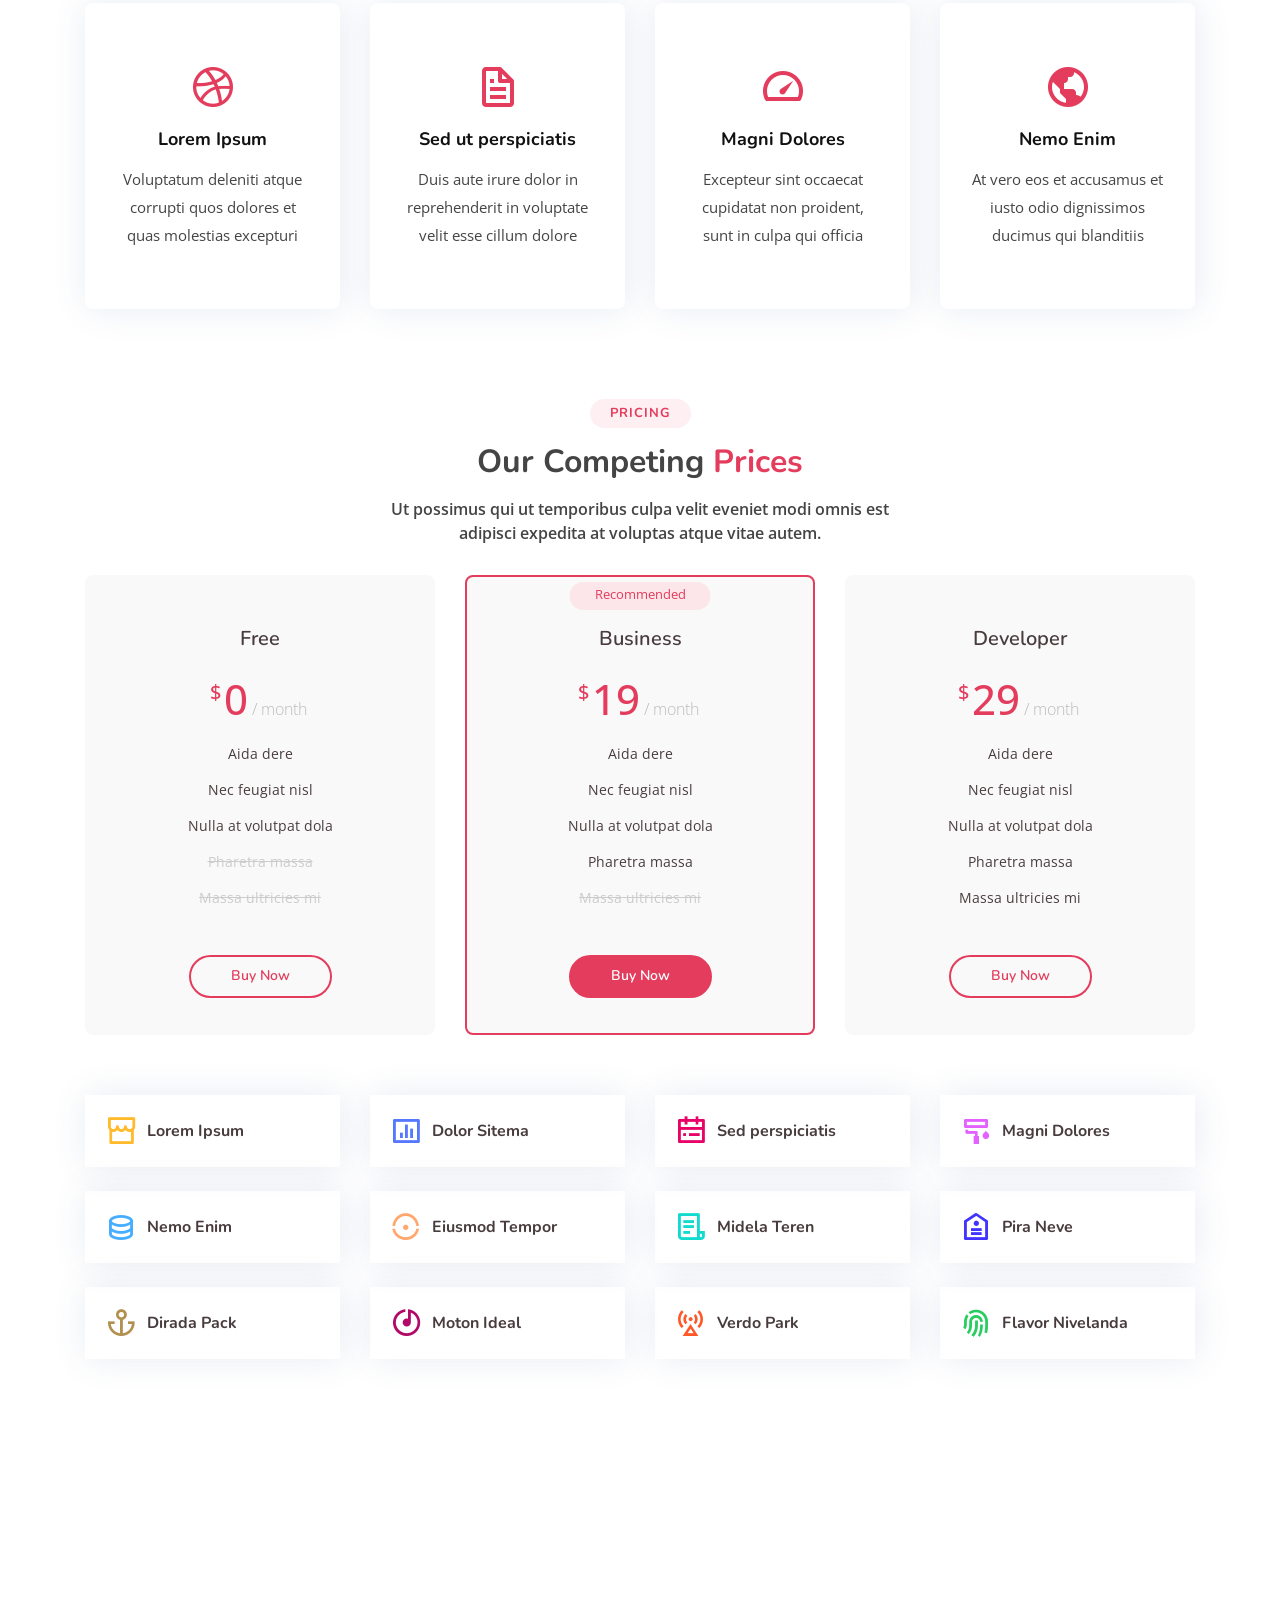
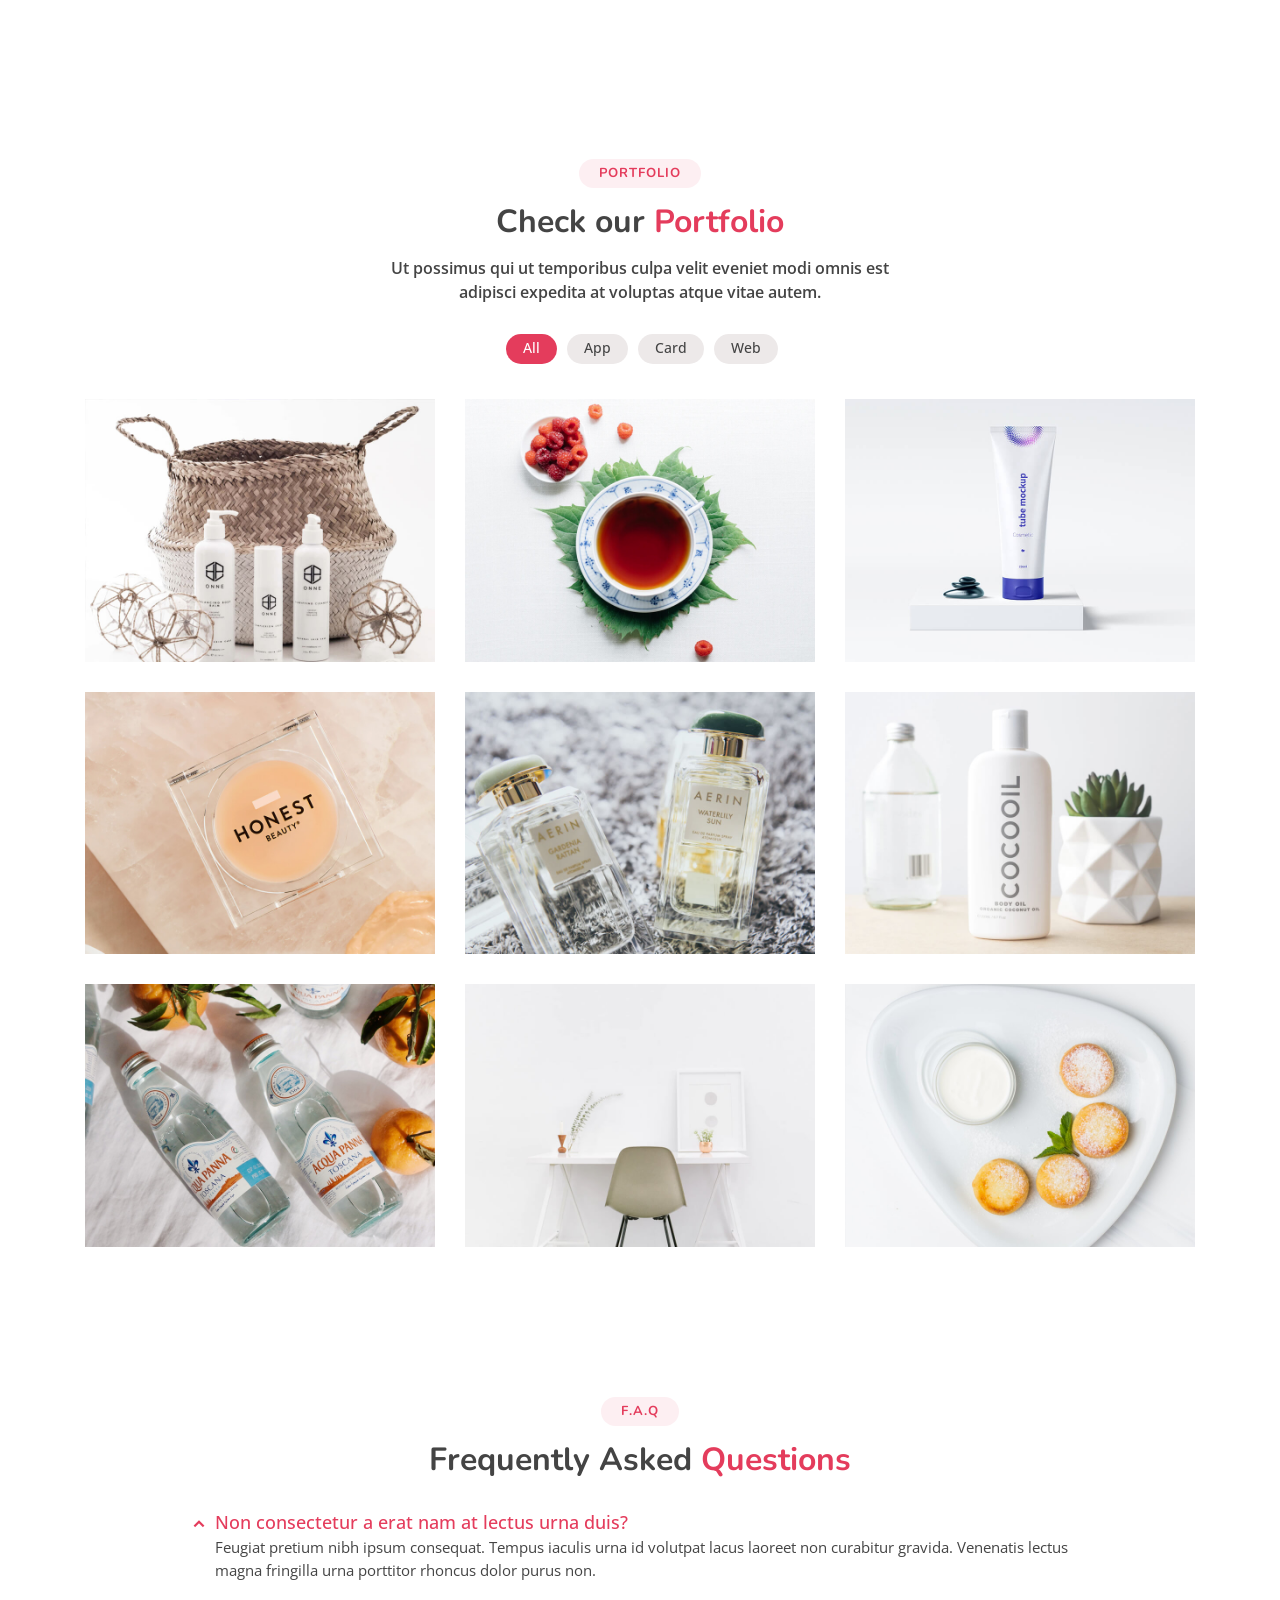
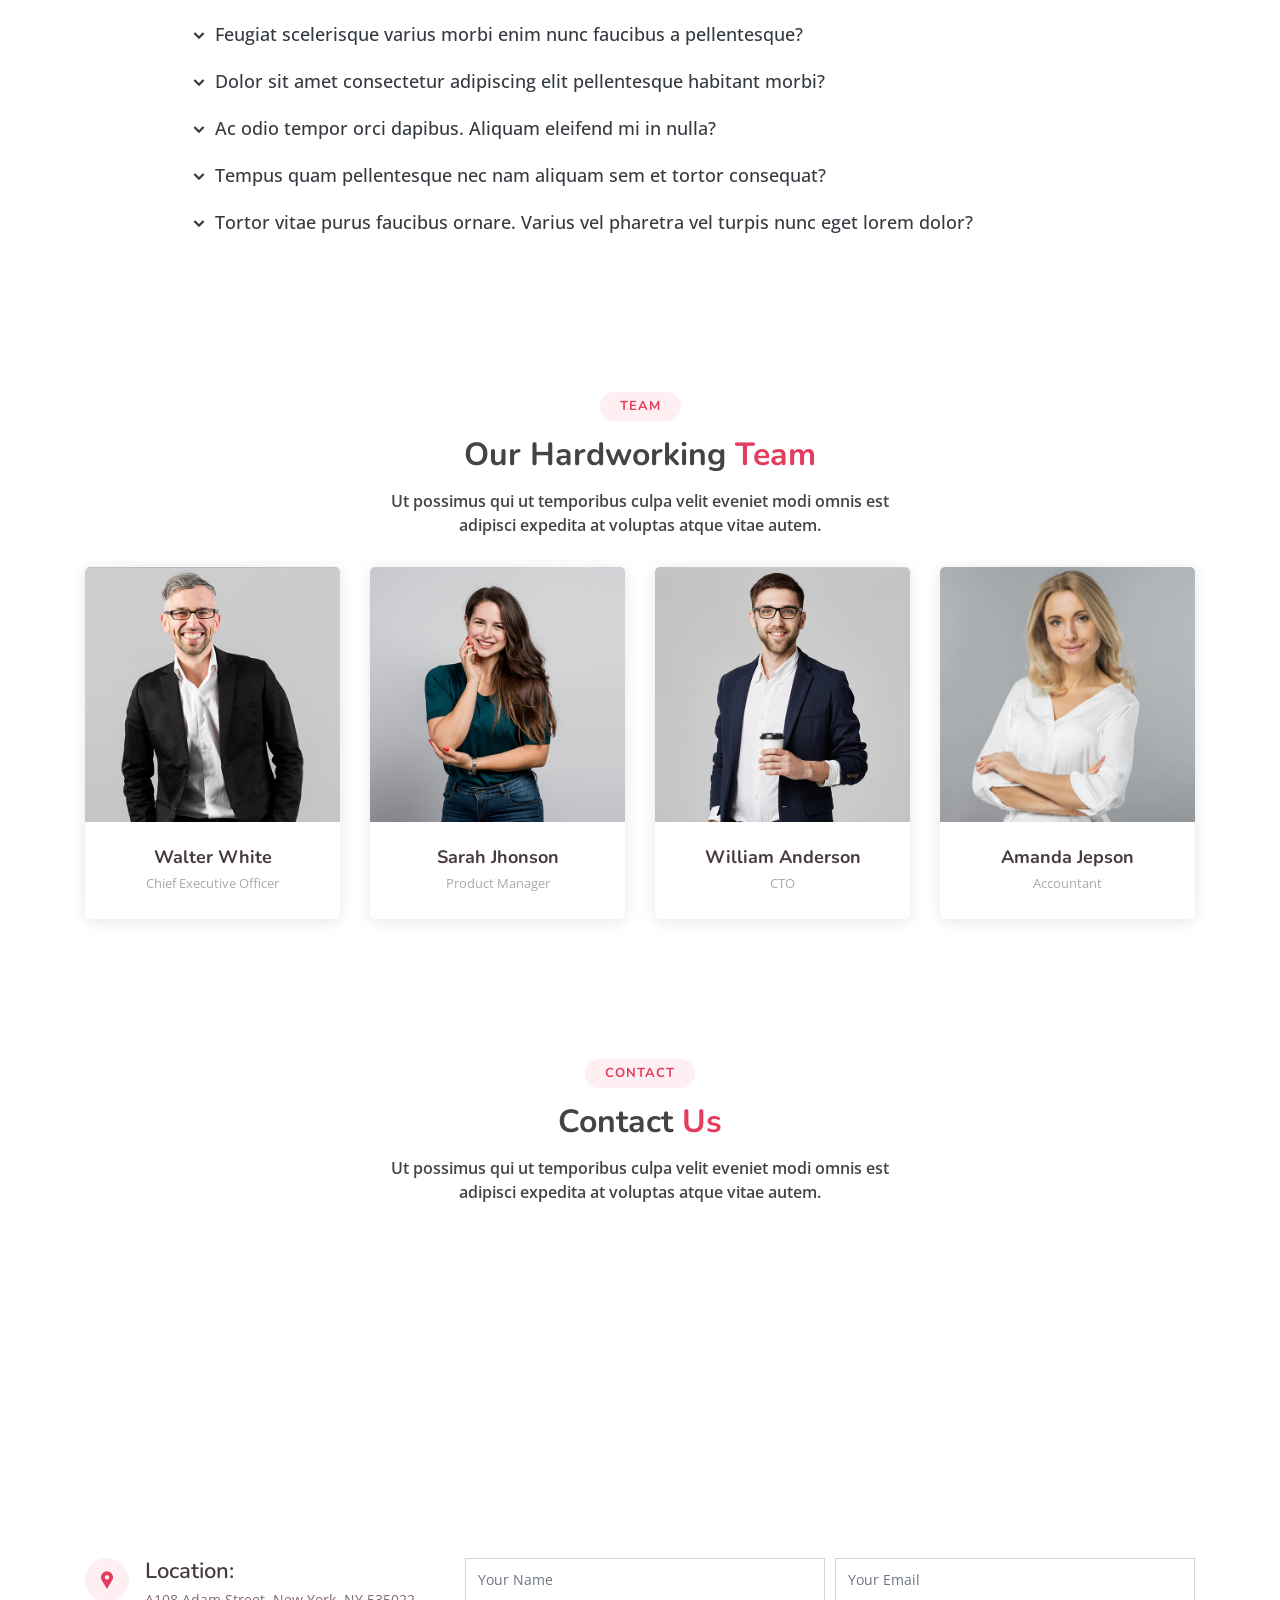
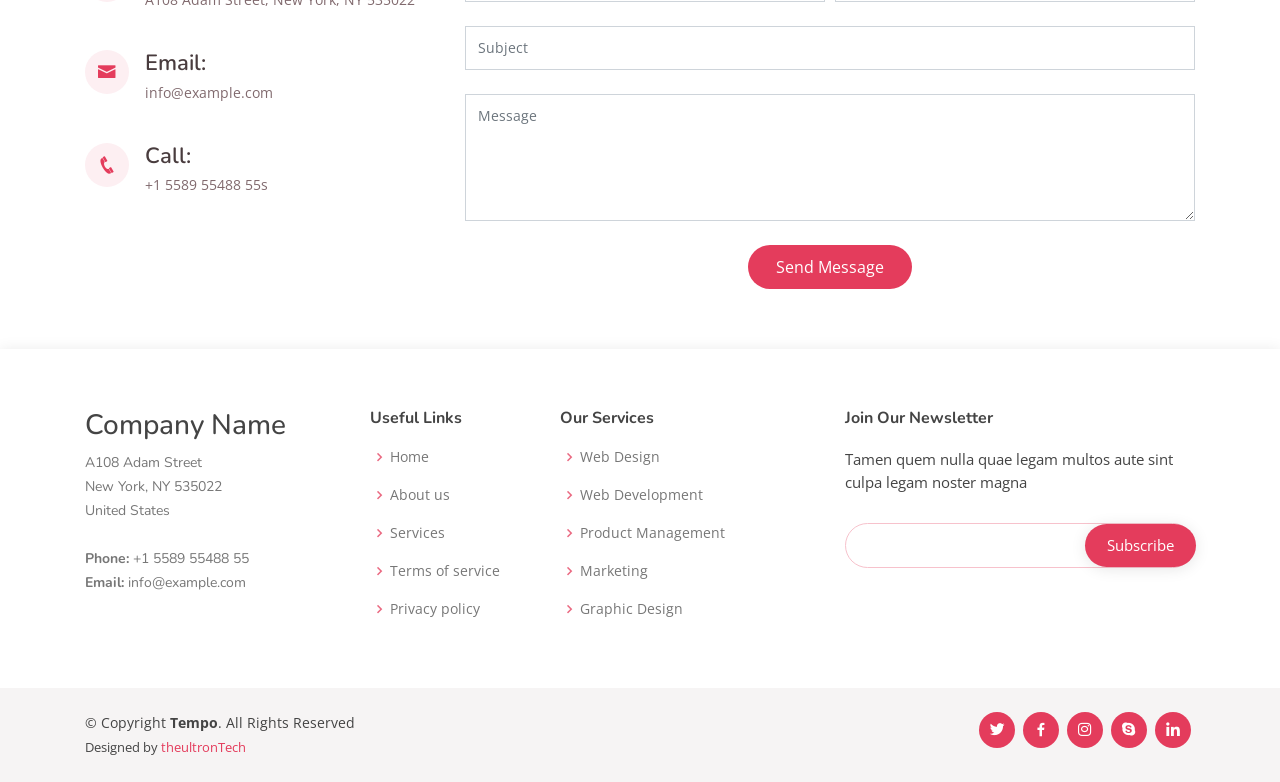
==== commit 5d7aff72: "Revert "Revert "Shuban Removal & Jaganathan Demo Upload"" This reverts commit c1a4924f13df36c323ecd1" ====
--- a/index.html
+++ b/index.html
@@ -1,956 +1,792 @@
-<!doctype html>
-<html class="no-js" lang="zxx">
+<!DOCTYPE html>
+<html lang="en">
 
 <head>
     <meta charset="utf-8">
-    <meta http-equiv="x-ua-compatible" content="ie=edge">
-    <title>Shuban Medicals | HomePage</title>
-    <meta name="description" content="">
-    <meta name="viewport" content="width=device-width, initial-scale=1">
-    <!-- <link rel="manifest" href="site.webmanifest"> -->
-    <link rel="shortcut icon" type="image/x-icon" href="assets/img/favicon.ico">
-
-    <!-- CSS here -->
-    <link rel="stylesheet" href="assets/css/bootstrap.min.css">
-    <link rel="stylesheet" href="assets/css/owl.carousel.min.css">
-    <link rel="stylesheet" href="assets/css/slicknav.css">
-    <link rel="stylesheet" href="assets/css/flaticon.css">
-    <link rel="stylesheet" href="assets/css/progressbar_barfiller.css">
-    <link rel="stylesheet" href="assets/css/gijgo.css">
-    <link rel="stylesheet" href="assets/css/animate.min.css">
-    <link rel="stylesheet" href="assets/css/animated-headline.css">
-    <link rel="stylesheet" href="assets/css/magnific-popup.css">
-    <link rel="stylesheet" href="assets/css/fontawesome-all.min.css">
-    <link rel="stylesheet" href="assets/css/themify-icons.css">
-    <link rel="stylesheet" href="assets/css/slick.css">
-    <link rel="stylesheet" href="assets/css/nice-select.css">
-    <link rel="stylesheet" href="assets/css/style.css">
-    <link rel="stylesheet" href="assets/css/custom.css">
+    <meta content="width=device-width, initial-scale=1.0" name="viewport">
+
+    <title>Your Company Name - Home</title>
+    <meta content="" name="description">
+    <meta content="" name="keywords">
+
+    <!-- Favicons -->
+    <link href="assets/img/favicon.png" rel="icon">
+    <link href="assets/img/apple-touch-icon.png" rel="apple-touch-icon">
+
+    <!-- Google Fonts -->
+    <link href="https://fonts.googleapis.com/css?family=Open+Sans:300,300i,400,400i,600,600i,700,700i|Nunito:300,300i,400,400i,600,600i,700,700i|Poppins:300,300i,400,400i,500,500i,600,600i,700,700i" rel="stylesheet">
+
+    <!-- Vendor CSS Files -->
+    <link href="assets/vendor/bootstrap/css/bootstrap.min.css" rel="stylesheet">
+    <link href="assets/vendor/icofont/icofont.min.css" rel="stylesheet">
+    <link href="assets/vendor/boxicons/css/boxicons.min.css" rel="stylesheet">
+    <link href="assets/vendor/remixicon/remixicon.css" rel="stylesheet">
+    <link href="assets/vendor/venobox/venobox.css" rel="stylesheet">
+    <link href="assets/vendor/owl.carousel/assets/owl.carousel.min.css" rel="stylesheet">
+
+    <!-- Template Main CSS File -->
+    <link href="assets/css/style.css" rel="stylesheet">
 
 </head>
 
 <body>
-    <!-- ? Preloader Start -->
-    <div id="preloader-active">
-        <div class="preloader d-flex align-items-center justify-content-center">
-            <div class="preloader-inner position-relative">
-                <div class="preloader-circle"></div>
-                <div class="preloader-img pere-text">
-                    <img src="assets/img/logo/loder.png" alt="">
-                </div>
-            </div>
+
+    <!-- ======= Header ======= -->
+    <header id="header" class="fixed-top ">
+        <div class="container d-flex align-items-center">
+
+            <h1 class="logo mr-auto"><a href="index.html">Your Company Name</a></h1>
+            <!-- Uncomment below if you prefer to use an image logo -->
+            <!-- <a href="index.html" class="logo mr-auto"><img src="assets/img/logo.png" alt="" class="img-fluid"></a>-->
+
+            <nav class="nav-menu d-none d-lg-block">
+                <ul>
+                    <li class="active"><a href="index.html">Home</a></li>
+                    <li><a href="#about">About</a></li>
+                    <li><a href="#services">Services</a></li>
+                    <li><a href="#portfolio">Portfolio</a></li>
+                    <li><a href="#team">Team</a></li>
+                    <!-- <li><a href="blog.html">Blog</a></li> -->
+                    <!-- <li class="drop-down"><a href="">Drop Down</a>
+            <ul>
+              <li><a href="#">Drop Down 1</a></li>
+              <li class="drop-down"><a href="#">Deep Drop Down</a>
+                <ul>
+                  <li><a href="#">Deep Drop Down 1</a></li>
+                  <li><a href="#">Deep Drop Down 2</a></li>
+                  <li><a href="#">Deep Drop Down 3</a></li>
+                  <li><a href="#">Deep Drop Down 4</a></li>
+                  <li><a href="#">Deep Drop Down 5</a></li>
+                </ul>
+              </li>
+              <li><a href="#">Drop Down 2</a></li>
+              <li><a href="#">Drop Down 3</a></li>
+              <li><a href="#">Drop Down 4</a></li>
+            </ul>
+          </li> -->
+                    <li><a href="#contact">Contact</a></li>
+
+                </ul>
+            </nav>
+            <!-- .nav-menu -->
+
         </div>
-    </div>
-    <!-- Preloader Start -->
-    <header>
-        <!-- Header Start -->
-        <div class="header-area header-transparent">
-            <div class="main-header ">
-                <div class="header-bottom  header-sticky">
-                    <div class="container-fluid">
-                        <div class="row align-items-center">
-                            <!-- Logo -->
-                            <div class="col-xl-2 col-lg-2">
-                                <div class="logo">
-                                    <a href="index.html"><img src="assets/img/logo/logo.png" alt=""></a>
+    </header>
+    <!-- End Header -->
+
+    <!-- ======= Hero Section ======= -->
+    <section id="hero">
+        <div class="hero-container">
+            <h3>Welcome to <strong>Company Name</strong></h3>
+            <h1>We're Work From Home Providing Company</h1>
+            <h2>We are team of talented people working here</h2>
+            <a href="#about" class="btn-get-started scrollto">Get Started</a>
+        </div>
+    </section>
+    <!-- End Hero -->
+
+    <main id="main">
+
+        <!-- ======= About Section ======= -->
+        <section id="about" class="about">
+            <div class="container">
+
+                <div class="section-title">
+                    <h2>About</h2>
+                    <h3>Learn More <span>About Us</span></h3>
+                    <p>Ut possimus qui ut temporibus culpa velit eveniet modi omnis est adipisci expedita at voluptas atque vitae autem.</p>
+                </div>
+
+                <div class="row content">
+                    <div class="col-lg-6">
+                        <p>
+                            Lorem ipsum dolor sit amet, consectetur adipiscing elit, sed do eiusmod tempor incididunt ut labore et dolore magna aliqua.
+                        </p>
+                        <ul>
+                            <li><i class="ri-check-double-line"></i> Ullamco laboris nisi ut aliquip ex ea commodo consequat</li>
+                            <li><i class="ri-check-double-line"></i> Duis aute irure dolor in reprehenderit in voluptate velit</li>
+                            <li><i class="ri-check-double-line"></i> Ullamco laboris nisi ut aliquip ex ea commodo consequat</li>
+                        </ul>
+                    </div>
+                    <div class="col-lg-6 pt-4 pt-lg-0">
+                        <p>
+                            Ullamco laboris nisi ut aliquip ex ea commodo consequat. Duis aute irure dolor in reprehenderit in voluptate velit esse cillum dolore eu fugiat nulla pariatur. Excepteur sint occaecat cupidatat non proident, sunt in culpa qui officia deserunt mollit anim
+                            id est laborum.
+                        </p>
+                        <a href="#" class="btn-learn-more">Learn More</a>
+                    </div>
+                </div>
+
+            </div>
+        </section>
+        <!-- End About Section -->
+
+        <!-- ======= Services Section ======= -->
+        <section id="services" class="services">
+            <div class="container">
+
+                <div class="section-title">
+                    <h2>Services</h2>
+                    <h3>We do offer awesome <span>Services</span></h3>
+                    <p>Ut possimus qui ut temporibus culpa velit eveniet modi omnis est adipisci expedita at voluptas atque vitae autem.</p>
+                </div>
+
+                <div class="row">
+                    <div class="col-md-6 col-lg-3 d-flex align-items-stretch mb-5 mb-lg-0">
+                        <div class="icon-box">
+                            <div class="icon"><i class="bx bxl-dribbble"></i></div>
+                            <h4 class="title"><a href="">Lorem Ipsum</a></h4>
+                            <p class="description">Voluptatum deleniti atque corrupti quos dolores et quas molestias excepturi</p>
+                        </div>
+                    </div>
+
+                    <div class="col-md-6 col-lg-3 d-flex align-items-stretch mb-5 mb-lg-0">
+                        <div class="icon-box">
+                            <div class="icon"><i class="bx bx-file"></i></div>
+                            <h4 class="title"><a href="">Sed ut perspiciatis</a></h4>
+                            <p class="description">Duis aute irure dolor in reprehenderit in voluptate velit esse cillum dolore</p>
+                        </div>
+                    </div>
+
+                    <div class="col-md-6 col-lg-3 d-flex align-items-stretch mb-5 mb-lg-0">
+                        <div class="icon-box">
+                            <div class="icon"><i class="bx bx-tachometer"></i></div>
+                            <h4 class="title"><a href="">Magni Dolores</a></h4>
+                            <p class="description">Excepteur sint occaecat cupidatat non proident, sunt in culpa qui officia</p>
+                        </div>
+                    </div>
+
+                    <div class="col-md-6 col-lg-3 d-flex align-items-stretch mb-5 mb-lg-0">
+                        <div class="icon-box">
+                            <div class="icon"><i class="bx bx-world"></i></div>
+                            <h4 class="title"><a href="">Nemo Enim</a></h4>
+                            <p class="description">At vero eos et accusamus et iusto odio dignissimos ducimus qui blanditiis</p>
+                        </div>
+                    </div>
+
+                </div>
+
+            </div>
+        </section>
+        <!-- End Services Section -->
+        <!-- ======= Pricing Section ======= -->
+        <section id="pricing" class="pricing">
+            <div class="container">
+
+                <div class="section-title">
+                    <h2>Pricing</h2>
+                    <h3>Our Competing <span>Prices</span></h3>
+                    <p>Ut possimus qui ut temporibus culpa velit eveniet modi omnis est adipisci expedita at voluptas atque vitae autem.</p>
+                </div>
+
+                <div class="row">
+
+                    <div class="col-lg-4 col-md-6">
+                        <div class="box">
+                            <h3>Free</h3>
+                            <h4><sup>$</sup>0<span> / month</span></h4>
+                            <ul>
+                                <li>Aida dere</li>
+                                <li>Nec feugiat nisl</li>
+                                <li>Nulla at volutpat dola</li>
+                                <li class="na">Pharetra massa</li>
+                                <li class="na">Massa ultricies mi</li>
+                            </ul>
+                            <div class="btn-wrap">
+                                <a href="#" class="btn-buy">Buy Now</a>
+                            </div>
+                        </div>
+                    </div>
+
+                    <div class="col-lg-4 col-md-6 mt-4 mt-md-0">
+                        <div class="box recommended">
+                            <span class="recommended-badge">Recommended</span>
+                            <h3>Business</h3>
+                            <h4><sup>$</sup>19<span> / month</span></h4>
+                            <ul>
+                                <li>Aida dere</li>
+                                <li>Nec feugiat nisl</li>
+                                <li>Nulla at volutpat dola</li>
+                                <li>Pharetra massa</li>
+                                <li class="na">Massa ultricies mi</li>
+                            </ul>
+                            <div class="btn-wrap">
+                                <a href="#" class="btn-buy">Buy Now</a>
+                            </div>
+                        </div>
+                    </div>
+
+                    <div class="col-lg-4 col-md-6 mt-4 mt-lg-0">
+                        <div class="box">
+                            <h3>Developer</h3>
+                            <h4><sup>$</sup>29<span> / month</span></h4>
+                            <ul>
+                                <li>Aida dere</li>
+                                <li>Nec feugiat nisl</li>
+                                <li>Nulla at volutpat dola</li>
+                                <li>Pharetra massa</li>
+                                <li>Massa ultricies mi</li>
+                            </ul>
+                            <div class="btn-wrap">
+                                <a href="#" class="btn-buy">Buy Now</a>
+                            </div>
+                        </div>
+                    </div>
+
+                </div>
+
+            </div>
+        </section>
+        <!-- End Pricing Section -->
+
+        <!-- ======= Features Section ======= -->
+        <section id="features" class="features">
+            <div class="container">
+
+                <div class="row">
+                    <div class="col-lg-3 col-md-4 col-6 col-6">
+                        <div class="icon-box">
+                            <i class="ri-store-line" style="color: #ffbb2c;"></i>
+                            <h3><a href="">Lorem Ipsum</a></h3>
+                        </div>
+                    </div>
+                    <div class="col-lg-3 col-md-4 col-6">
+                        <div class="icon-box">
+                            <i class="ri-bar-chart-box-line" style="color: #5578ff;"></i>
+                            <h3><a href="">Dolor Sitema</a></h3>
+                        </div>
+                    </div>
+                    <div class="col-lg-3 col-md-4 col-6 mt-4 mt-md-0">
+                        <div class="icon-box">
+                            <i class="ri-calendar-todo-line" style="color: #e80368;"></i>
+                            <h3><a href="">Sed perspiciatis</a></h3>
+                        </div>
+                    </div>
+                    <div class="col-lg-3 col-md-4 col-6 mt-4 mt-lg-0">
+                        <div class="icon-box">
+                            <i class="ri-paint-brush-line" style="color: #e361ff;"></i>
+                            <h3><a href="">Magni Dolores</a></h3>
+                        </div>
+                    </div>
+                    <div class="col-lg-3 col-md-4 col-6 mt-4">
+                        <div class="icon-box">
+                            <i class="ri-database-2-line" style="color: #47aeff;"></i>
+                            <h3><a href="">Nemo Enim</a></h3>
+                        </div>
+                    </div>
+                    <div class="col-lg-3 col-md-4 col-6 mt-4">
+                        <div class="icon-box">
+                            <i class="ri-gradienter-line" style="color: #ffa76e;"></i>
+                            <h3><a href="">Eiusmod Tempor</a></h3>
+                        </div>
+                    </div>
+                    <div class="col-lg-3 col-md-4 col-6 mt-4">
+                        <div class="icon-box">
+                            <i class="ri-file-list-3-line" style="color: #11dbcf;"></i>
+                            <h3><a href="">Midela Teren</a></h3>
+                        </div>
+                    </div>
+                    <div class="col-lg-3 col-md-4 col-6 mt-4">
+                        <div class="icon-box">
+                            <i class="ri-price-tag-2-line" style="color: #4233ff;"></i>
+                            <h3><a href="">Pira Neve</a></h3>
+                        </div>
+                    </div>
+                    <div class="col-lg-3 col-md-4 col-6 mt-4">
+                        <div class="icon-box">
+                            <i class="ri-anchor-line" style="color: #b2904f;"></i>
+                            <h3><a href="">Dirada Pack</a></h3>
+                        </div>
+                    </div>
+                    <div class="col-lg-3 col-md-4 col-6 mt-4">
+                        <div class="icon-box">
+                            <i class="ri-disc-line" style="color: #b20969;"></i>
+                            <h3><a href="">Moton Ideal</a></h3>
+                        </div>
+                    </div>
+                    <div class="col-lg-3 col-md-4 col-6 mt-4">
+                        <div class="icon-box">
+                            <i class="ri-base-station-line" style="color: #ff5828;"></i>
+                            <h3><a href="">Verdo Park</a></h3>
+                        </div>
+                    </div>
+                    <div class="col-lg-3 col-md-4 col-6 mt-4">
+                        <div class="icon-box">
+                            <i class="ri-fingerprint-line" style="color: #29cc61;"></i>
+                            <h3><a href="">Flavor Nivelanda</a></h3>
+                        </div>
+                    </div>
+                </div>
+
+            </div>
+        </section>
+        <!-- End Features Section -->
+
+        <!-- ======= Cta Section ======= -->
+        <section id="cta" class="cta">
+            <div class="container">
+
+                <div class="text-center">
+                    <h3>Call To Action</h3>
+                    <p> Duis aute irure dolor in reprehenderit in voluptate velit esse cillum dolore eu fugiat nulla pariatur. Excepteur sint occaecat cupidatat non proident, sunt in culpa qui officia deserunt mollit anim id est laborum.</p>
+                    <a class="cta-btn" href="#">Call To Action</a>
+                </div>
+
+            </div>
+        </section>
+        <!-- End Cta Section -->
+
+        <!-- ======= Portfolio Section ======= -->
+        <section id="portfolio" class="portfolio">
+            <div class="container">
+
+                <div class="section-title">
+                    <h2>Portfolio</h2>
+                    <h3>Check our <span>Portfolio</span></h3>
+                    <p>Ut possimus qui ut temporibus culpa velit eveniet modi omnis est adipisci expedita at voluptas atque vitae autem.</p>
+                </div>
+
+                <div class="row">
+                    <div class="col-lg-12 d-flex justify-content-center">
+                        <ul id="portfolio-flters">
+                            <li data-filter="*" class="filter-active">All</li>
+                            <li data-filter=".filter-app">App</li>
+                            <li data-filter=".filter-card">Card</li>
+                            <li data-filter=".filter-web">Web</li>
+                        </ul>
+                    </div>
+                </div>
+
+                <div class="row portfolio-container">
+
+                    <div class="col-lg-4 col-md-6 portfolio-item filter-app">
+                        <img src="assets/img/portfolio/portfolio-1.jpg" class="img-fluid" alt="">
+                        <div class="portfolio-info">
+                            <h4>App 1</h4>
+                            <p>App</p>
+                            <a href="assets/img/portfolio/portfolio-1.jpg" data-gall="portfolioGallery" class="venobox preview-link" title="App 1"><i class="bx bx-plus"></i></a>
+                            <a href="portfolio-details.html" class="details-link" title="More Details"><i class="bx bx-link"></i></a>
+                        </div>
+                    </div>
+
+                    <div class="col-lg-4 col-md-6 portfolio-item filter-web">
+                        <img src="assets/img/portfolio/portfolio-2.jpg" class="img-fluid" alt="">
+                        <div class="portfolio-info">
+                            <h4>Web 3</h4>
+                            <p>Web</p>
+                            <a href="assets/img/portfolio/portfolio-2.jpg" data-gall="portfolioGallery" class="venobox preview-link" title="Web 3"><i class="bx bx-plus"></i></a>
+                            <a href="portfolio-details.html" class="details-link" title="More Details"><i class="bx bx-link"></i></a>
+                        </div>
+                    </div>
+
+                    <div class="col-lg-4 col-md-6 portfolio-item filter-app">
+                        <img src="assets/img/portfolio/portfolio-3.jpg" class="img-fluid" alt="">
+                        <div class="portfolio-info">
+                            <h4>App 2</h4>
+                            <p>App</p>
+                            <a href="assets/img/portfolio/portfolio-3.jpg" data-gall="portfolioGallery" class="venobox preview-link" title="App 2"><i class="bx bx-plus"></i></a>
+                            <a href="portfolio-details.html" class="details-link" title="More Details"><i class="bx bx-link"></i></a>
+                        </div>
+                    </div>
+
+                    <div class="col-lg-4 col-md-6 portfolio-item filter-card">
+                        <img src="assets/img/portfolio/portfolio-4.jpg" class="img-fluid" alt="">
+                        <div class="portfolio-info">
+                            <h4>Card 2</h4>
+                            <p>Card</p>
+                            <a href="assets/img/portfolio/portfolio-4.jpg" data-gall="portfolioGallery" class="venobox preview-link" title="Card 2"><i class="bx bx-plus"></i></a>
+                            <a href="portfolio-details.html" class="details-link" title="More Details"><i class="bx bx-link"></i></a>
+                        </div>
+                    </div>
+
+                    <div class="col-lg-4 col-md-6 portfolio-item filter-web">
+                        <img src="assets/img/portfolio/portfolio-5.jpg" class="img-fluid" alt="">
+                        <div class="portfolio-info">
+                            <h4>Web 2</h4>
+                            <p>Web</p>
+                            <a href="assets/img/portfolio/portfolio-5.jpg" data-gall="portfolioGallery" class="venobox preview-link" title="Web 2"><i class="bx bx-plus"></i></a>
+                            <a href="portfolio-details.html" class="details-link" title="More Details"><i class="bx bx-link"></i></a>
+                        </div>
+                    </div>
+
+                    <div class="col-lg-4 col-md-6 portfolio-item filter-app">
+                        <img src="assets/img/portfolio/portfolio-6.jpg" class="img-fluid" alt="">
+                        <div class="portfolio-info">
+                            <h4>App 3</h4>
+                            <p>App</p>
+                            <a href="assets/img/portfolio/portfolio-6.jpg" data-gall="portfolioGallery" class="venobox preview-link" title="App 3"><i class="bx bx-plus"></i></a>
+                            <a href="portfolio-details.html" class="details-link" title="More Details"><i class="bx bx-link"></i></a>
+                        </div>
+                    </div>
+
+                    <div class="col-lg-4 col-md-6 portfolio-item filter-card">
+                        <img src="assets/img/portfolio/portfolio-7.jpg" class="img-fluid" alt="">
+                        <div class="portfolio-info">
+                            <h4>Card 1</h4>
+                            <p>Card</p>
+                            <a href="assets/img/portfolio/portfolio-7.jpg" data-gall="portfolioGallery" class="venobox preview-link" title="Card 1"><i class="bx bx-plus"></i></a>
+                            <a href="portfolio-details.html" class="details-link" title="More Details"><i class="bx bx-link"></i></a>
+                        </div>
+                    </div>
+
+                    <div class="col-lg-4 col-md-6 portfolio-item filter-card">
+                        <img src="assets/img/portfolio/portfolio-8.jpg" class="img-fluid" alt="">
+                        <div class="portfolio-info">
+                            <h4>Card 3</h4>
+                            <p>Card</p>
+                            <a href="assets/img/portfolio/portfolio-8.jpg" data-gall="portfolioGallery" class="venobox preview-link" title="Card 3"><i class="bx bx-plus"></i></a>
+                            <a href="portfolio-details.html" class="details-link" title="More Details"><i class="bx bx-link"></i></a>
+                        </div>
+                    </div>
+
+                    <div class="col-lg-4 col-md-6 portfolio-item filter-web">
+                        <img src="assets/img/portfolio/portfolio-9.jpg" class="img-fluid" alt="">
+                        <div class="portfolio-info">
+                            <h4>Web 3</h4>
+                            <p>Web</p>
+                            <a href="assets/img/portfolio/portfolio-9.jpg" data-gall="portfolioGallery" class="venobox preview-link" title="Web 3"><i class="bx bx-plus"></i></a>
+                            <a href="portfolio-details.html" class="details-link" title="More Details"><i class="bx bx-link"></i></a>
+                        </div>
+                    </div>
+
+                </div>
+
+            </div>
+        </section>
+        <!-- End Portfolio Section -->
+
+
+
+        <!-- ======= F.A.Q Section ======= -->
+        <section id="faq" class="faq">
+            <div class="container">
+
+                <div class="section-title">
+                    <h2>F.A.Q</h2>
+                    <h3>Frequently Asked <span>Questions</span></h3>
+                </div>
+
+                <ul class="faq-list">
+
+                    <li>
+                        <a data-toggle="collapse" class="" href="#faq1">Non consectetur a erat nam at lectus urna duis? <i class="icofont-simple-up"></i></a>
+                        <div id="faq1" class="collapse show" data-parent=".faq-list">
+                            <p>
+                                Feugiat pretium nibh ipsum consequat. Tempus iaculis urna id volutpat lacus laoreet non curabitur gravida. Venenatis lectus magna fringilla urna porttitor rhoncus dolor purus non.
+                            </p>
+                        </div>
+                    </li>
+
+                    <li>
+                        <a data-toggle="collapse" href="#faq2" class="collapsed">Feugiat scelerisque varius morbi enim nunc faucibus a pellentesque? <i class="icofont-simple-up"></i></a>
+                        <div id="faq2" class="collapse" data-parent=".faq-list">
+                            <p>
+                                Dolor sit amet consectetur adipiscing elit pellentesque habitant morbi. Id interdum velit laoreet id donec ultrices. Fringilla phasellus faucibus scelerisque eleifend donec pretium. Est pellentesque elit ullamcorper dignissim. Mauris ultrices eros in
+                                cursus turpis massa tincidunt dui.
+                            </p>
+                        </div>
+                    </li>
+
+                    <li>
+                        <a data-toggle="collapse" href="#faq3" class="collapsed">Dolor sit amet consectetur adipiscing elit pellentesque habitant morbi? <i class="icofont-simple-up"></i></a>
+                        <div id="faq3" class="collapse" data-parent=".faq-list">
+                            <p>
+                                Eleifend mi in nulla posuere sollicitudin aliquam ultrices sagittis orci. Faucibus pulvinar elementum integer enim. Sem nulla pharetra diam sit amet nisl suscipit. Rutrum tellus pellentesque eu tincidunt. Lectus urna duis convallis convallis tellus. Urna
+                                molestie at elementum eu facilisis sed odio morbi quis
+                            </p>
+                        </div>
+                    </li>
+
+                    <li>
+                        <a data-toggle="collapse" href="#faq4" class="collapsed">Ac odio tempor orci dapibus. Aliquam eleifend mi in nulla? <i class="icofont-simple-up"></i></a>
+                        <div id="faq4" class="collapse" data-parent=".faq-list">
+                            <p>
+                                Dolor sit amet consectetur adipiscing elit pellentesque habitant morbi. Id interdum velit laoreet id donec ultrices. Fringilla phasellus faucibus scelerisque eleifend donec pretium. Est pellentesque elit ullamcorper dignissim. Mauris ultrices eros in
+                                cursus turpis massa tincidunt dui.
+                            </p>
+                        </div>
+                    </li>
+
+                    <li>
+                        <a data-toggle="collapse" href="#faq5" class="collapsed">Tempus quam pellentesque nec nam aliquam sem et tortor consequat? <i class="icofont-simple-up"></i></a>
+                        <div id="faq5" class="collapse" data-parent=".faq-list">
+                            <p>
+                                Molestie a iaculis at erat pellentesque adipiscing commodo. Dignissim suspendisse in est ante in. Nunc vel risus commodo viverra maecenas accumsan. Sit amet nisl suscipit adipiscing bibendum est. Purus gravida quis blandit turpis cursus in
+                            </p>
+                        </div>
+                    </li>
+
+                    <li>
+                        <a data-toggle="collapse" href="#faq6" class="collapsed">Tortor vitae purus faucibus ornare. Varius vel pharetra vel turpis nunc eget lorem dolor? <i class="icofont-simple-up"></i></a>
+                        <div id="faq6" class="collapse" data-parent=".faq-list">
+                            <p>
+                                Laoreet sit amet cursus sit amet dictum sit amet justo. Mauris vitae ultricies leo integer malesuada nunc vel. Tincidunt eget nullam non nisi est sit amet. Turpis nunc eget lorem dolor sed. Ut venenatis tellus in metus vulputate eu scelerisque. Pellentesque
+                                diam volutpat commodo sed egestas egestas fringilla phasellus faucibus. Nibh tellus molestie nunc non blandit massa enim nec.
+                            </p>
+                        </div>
+                    </li>
+
+                </ul>
+
+            </div>
+        </section>
+        <!-- End F.A.Q Section -->
+
+        <!-- ======= Team Section ======= -->
+        <section id="team" class="team">
+            <div class="container">
+
+                <div class="section-title">
+                    <h2>Team</h2>
+                    <h3>Our Hardworking <span>Team</span></h3>
+                    <p>Ut possimus qui ut temporibus culpa velit eveniet modi omnis est adipisci expedita at voluptas atque vitae autem.</p>
+                </div>
+
+                <div class="row">
+
+                    <div class="col-lg-3 col-md-6 d-flex align-items-stretch">
+                        <div class="member">
+                            <div class="member-img">
+                                <img src="assets/img/team/team-1.jpg" class="img-fluid" alt="">
+                                <div class="social">
+                                    <a href=""><i class="icofont-twitter"></i></a>
+                                    <a href=""><i class="icofont-facebook"></i></a>
+                                    <a href=""><i class="icofont-instagram"></i></a>
+                                    <a href=""><i class="icofont-linkedin"></i></a>
                                 </div>
                             </div>
-                            <div class="col-xl-10 col-lg-10">
-                                <div class="menu-wrapper d-flex align-items-center justify-content-end">
-                                    <!-- Main-menu -->
-                                    <div class="main-menu d-none d-lg-block">
-                                        <nav>
-                                            <ul id="navigation">
-                                                <li class="active"><a href="index.html">Home</a></li>
-                                                <li><a href="#">About</a></li>
-                                                <li><a href="products.html">Product Categories</a>
-                                                    <ul class="submenu">
-                                                        <li><a href="/products.html">Ayurvedha</a></li>
-                                                        <li><a href="/products.html">Women Care</a></li>
-                                                        <li><a href="/products.html">Health Devices</a></li>
-                                                        <li><a href="/products.html">Baby Care</a></li>
-                                                        <li><a href="/products.html">Home Essentials</a></li>
-                                                        <li><a href="/products.html">Personal Care</a></li>
-                                                        <li><a href="/products.html">Health & Nutrition</a></li>
-                                                        <li><a href="/products.html">OTC</a></li>
-                                                        <li><a href="/products.html">Holland & Barrett</a></li>
-
-                                                    </ul>
-                                                </li>
-                                                <!-- <li><a href="courses.html">Courses</a></li> -->
-                                                <!-- <li><a href="#">Blog</a>
-                                                    <ul class="submenu">
-                                                        <li><a href="blog.html">Blog</a></li>
-                                                        <li><a href="blog_details.html">Blog Details</a></li>
-                                                        <li><a href="elements.html">Element</a></li>
-                                                    </ul>
-                                                </li> -->
-                                                <li><a href="#">Contact</a></li>
-                                                <!-- Button -->
-                                                <!-- <li class="button-header margin-left "><a href="#" class="btn">Join</a></li>
-                                                <li class="button-header"><a href="login.html" class="btn btn3">Log in</a></li> -->
-                                            </ul>
-                                        </nav>
-                                    </div>
+                            <div class="member-info">
+                                <h4>Walter White</h4>
+                                <span>Chief Executive Officer</span>
+                            </div>
+                        </div>
+                    </div>
+
+                    <div class="col-lg-3 col-md-6 d-flex align-items-stretch">
+                        <div class="member">
+                            <div class="member-img">
+                                <img src="assets/img/team/team-2.jpg" class="img-fluid" alt="">
+                                <div class="social">
+                                    <a href=""><i class="icofont-twitter"></i></a>
+                                    <a href=""><i class="icofont-facebook"></i></a>
+                                    <a href=""><i class="icofont-instagram"></i></a>
+                                    <a href=""><i class="icofont-linkedin"></i></a>
                                 </div>
                             </div>
-                            <!-- Mobile Menu -->
-                            <div class="col-12">
-                                <div class="mobile_menu d-block d-lg-none"></div>
-                            </div>
-                        </div>
-                    </div>
+                            <div class="member-info">
+                                <h4>Sarah Jhonson</h4>
+                                <span>Product Manager</span>
+                            </div>
+                        </div>
+                    </div>
+
+                    <div class="col-lg-3 col-md-6 d-flex align-items-stretch">
+                        <div class="member">
+                            <div class="member-img">
+                                <img src="assets/img/team/team-3.jpg" class="img-fluid" alt="">
+                                <div class="social">
+                                    <a href=""><i class="icofont-twitter"></i></a>
+                                    <a href=""><i class="icofont-facebook"></i></a>
+                                    <a href=""><i class="icofont-instagram"></i></a>
+                                    <a href=""><i class="icofont-linkedin"></i></a>
+                                </div>
+                            </div>
+                            <div class="member-info">
+                                <h4>William Anderson</h4>
+                                <span>CTO</span>
+                            </div>
+                        </div>
+                    </div>
+
+                    <div class="col-lg-3 col-md-6 d-flex align-items-stretch">
+                        <div class="member">
+                            <div class="member-img">
+                                <img src="assets/img/team/team-4.jpg" class="img-fluid" alt="">
+                                <div class="social">
+                                    <a href=""><i class="icofont-twitter"></i></a>
+                                    <a href=""><i class="icofont-facebook"></i></a>
+                                    <a href=""><i class="icofont-instagram"></i></a>
+                                    <a href=""><i class="icofont-linkedin"></i></a>
+                                </div>
+                            </div>
+                            <div class="member-info">
+                                <h4>Amanda Jepson</h4>
+                                <span>Accountant</span>
+                            </div>
+                        </div>
+                    </div>
+
+                </div>
+
+            </div>
+        </section>
+        <!-- End Team Section -->
+
+        <!-- ======= Contact Section ======= -->
+        <section id="contact" class="contact">
+            <div class="container">
+
+                <div class="section-title">
+                    <h2>Contact</h2>
+                    <h3>Contact <span>Us</span></h3>
+                    <p>Ut possimus qui ut temporibus culpa velit eveniet modi omnis est adipisci expedita at voluptas atque vitae autem.</p>
+                </div>
+
+                <div>
+                    <iframe style="border:0; width: 100%; height: 270px;" src="https://www.google.com/maps/embed?pb=!1m14!1m8!1m3!1d12097.433213460943!2d-74.0062269!3d40.7101282!3m2!1i1024!2i768!4f13.1!3m3!1m2!1s0x0%3A0xb89d1fe6bc499443!2sDowntown+Conference+Center!5e0!3m2!1smk!2sbg!4v1539943755621"
+                        frameborder="0" allowfullscreen></iframe>
+                </div>
+
+                <div class="row mt-5">
+
+                    <div class="col-lg-4">
+                        <div class="info">
+                            <div class="address">
+                                <i class="icofont-google-map"></i>
+                                <h4>Location:</h4>
+                                <p>A108 Adam Street, New York, NY 535022</p>
+                            </div>
+
+                            <div class="email">
+                                <i class="icofont-envelope"></i>
+                                <h4>Email:</h4>
+                                <p>info@example.com</p>
+                            </div>
+
+                            <div class="phone">
+                                <i class="icofont-phone"></i>
+                                <h4>Call:</h4>
+                                <p>+1 5589 55488 55s</p>
+                            </div>
+
+                        </div>
+
+                    </div>
+
+                    <div class="col-lg-8 mt-5 mt-lg-0">
+
+                        <form action="forms/contact.php" method="post" role="form" class="php-email-form">
+                            <div class="form-row">
+                                <div class="col-md-6 form-group">
+                                    <input type="text" name="name" class="form-control" id="name" placeholder="Your Name" data-rule="minlen:4" data-msg="Please enter at least 4 chars" />
+                                    <div class="validate"></div>
+                                </div>
+                                <div class="col-md-6 form-group">
+                                    <input type="email" class="form-control" name="email" id="email" placeholder="Your Email" data-rule="email" data-msg="Please enter a valid email" />
+                                    <div class="validate"></div>
+                                </div>
+                            </div>
+                            <div class="form-group">
+                                <input type="text" class="form-control" name="subject" id="subject" placeholder="Subject" data-rule="minlen:4" data-msg="Please enter at least 8 chars of subject" />
+                                <div class="validate"></div>
+                            </div>
+                            <div class="form-group">
+                                <textarea class="form-control" name="message" rows="5" data-rule="required" data-msg="Please write something for us" placeholder="Message"></textarea>
+                                <div class="validate"></div>
+                            </div>
+                            <div class="mb-3">
+                                <div class="loading">Loading</div>
+                                <div class="error-message"></div>
+                                <div class="sent-message">Your message has been sent. Thank you!</div>
+                            </div>
+                            <div class="text-center"><button type="submit">Send Message</button></div>
+                        </form>
+
+                    </div>
+
+                </div>
+
+            </div>
+        </section>
+        <!-- End Contact Section -->
+
+    </main>
+    <!-- End #main -->
+
+    <!-- ======= Footer ======= -->
+    <footer id="footer">
+
+        <div class="footer-top">
+            <div class="container">
+                <div class="row">
+
+                    <div class="col-lg-3 col-md-6 footer-contact">
+                        <h3>Company Name</h3>
+                        <p>
+                            A108 Adam Street <br> New York, NY 535022<br> United States <br><br>
+                            <strong>Phone:</strong> +1 5589 55488 55<br>
+                            <strong>Email:</strong> info@example.com<br>
+                        </p>
+                    </div>
+
+                    <div class="col-lg-2 col-md-6 footer-links">
+                        <h4>Useful Links</h4>
+                        <ul>
+                            <li><i class="bx bx-chevron-right"></i> <a href="#">Home</a></li>
+                            <li><i class="bx bx-chevron-right"></i> <a href="#">About us</a></li>
+                            <li><i class="bx bx-chevron-right"></i> <a href="#">Services</a></li>
+                            <li><i class="bx bx-chevron-right"></i> <a href="#">Terms of service</a></li>
+                            <li><i class="bx bx-chevron-right"></i> <a href="#">Privacy policy</a></li>
+                        </ul>
+                    </div>
+
+                    <div class="col-lg-3 col-md-6 footer-links">
+                        <h4>Our Services</h4>
+                        <ul>
+                            <li><i class="bx bx-chevron-right"></i> <a href="#">Web Design</a></li>
+                            <li><i class="bx bx-chevron-right"></i> <a href="#">Web Development</a></li>
+                            <li><i class="bx bx-chevron-right"></i> <a href="#">Product Management</a></li>
+                            <li><i class="bx bx-chevron-right"></i> <a href="#">Marketing</a></li>
+                            <li><i class="bx bx-chevron-right"></i> <a href="#">Graphic Design</a></li>
+                        </ul>
+                    </div>
+
+                    <div class="col-lg-4 col-md-6 footer-newsletter">
+                        <h4>Join Our Newsletter</h4>
+                        <p>Tamen quem nulla quae legam multos aute sint culpa legam noster magna</p>
+                        <form action="" method="post">
+                            <input type="email" name="email"><input type="submit" value="Subscribe">
+                        </form>
+                    </div>
+
                 </div>
             </div>
         </div>
-        <!-- Header End -->
-    </header>
-    <main>
-        <!--? slider Area Start-->
-        <section class="slider-area ">
-            <div class="slider-active">
-                <!-- Single Slider -->
-                <div class="single-slider slider-height d-flex align-items-center">
-                    <div class="container">
-                        <div class="row">
-                            <div class="col-xl-6 col-lg-7 col-md-12">
-                                <div class="hero__caption">
-                                    <h1 data-animation="fadeInLeft" data-delay="0.2s">Shuban<br> Medicals</h1>
-                                    <p data-animation="fadeInLeft" data-delay="0.4s">A Moments of Caring Health at your<br> Door Step Adorning your Health Better</p>
-                                    <a href="#" class="btn hero-btn" data-animation="fadeInLeft" data-delay="0.7s">Explore Us</a>
-                                </div>
-                            </div>
-                        </div>
-                    </div>
-                </div>
-            </div>
-        </section>
-        <!-- ? services-area -->
-        <div class="services-area">
-            <div class="container">
-                <div class="row justify-content-sm-center">
-                    <div class="col-lg-4 col-md-6 col-sm-8">
-                        <div class="single-services mb-30">
-                            <div class="features-icon">
-                                <img src="assets/img/icon/icon1.svg" alt="">
-                            </div>
-                            <div class="features-caption">
-                                <h3>Quality Assured</h3>
-                                <p>The automated process all your website tasks.</p>
-                            </div>
-                        </div>
-                    </div>
-                    <div class="col-lg-4 col-md-6 col-sm-8">
-                        <div class="single-services mb-30">
-                            <div class="features-icon">
-                                <img src="assets/img/icon/icon2.svg" alt="">
-                            </div>
-                            <div class="features-caption">
-                                <h3>100% Genuine Medicine</h3>
-                                <p>The automated process all your website tasks.</p>
-                            </div>
-                        </div>
-                    </div>
-                    <div class="col-lg-4 col-md-6 col-sm-8">
-                        <div class="single-services mb-30">
-                            <div class="features-icon">
-                                <img src="assets/img/icon/icon3.svg" alt="">
-                            </div>
-                            <div class="features-caption">
-                                <h3>Fast Delivery</h3>
-                                <p>The automated process all your website tasks.</p>
-                            </div>
-                        </div>
-                    </div>
-                </div>
-            </div>
-        </div>
-        <!-- Courses area start -->
-        <div class="courses-area section-padding40 fix">
-            <div class="container">
-                <div class="row justify-content-center">
-                    <div class="col-xl-7 col-lg-8">
-                        <div class="section-tittle text-center mb-55">
-                            <h2>Our featured Products</h2>
-                        </div>
-                    </div>
-                </div>
-                <div class="courses-actives">
-                    <!-- Single -->
-                    <div class="properties pb-20">
-                        <div class="properties__card">
-                            <div class="properties__img overlay1">
-                                <a href="#"><img src="assets/img/custom/ayurveda.jpg" alt=""></a>
-                            </div>
-                            <div class="properties__caption">
-                                <p>User Experience</p>
-                                <h3><a href="#">Ayurveda</a></h3>
-                                <p>The automated process all your website tasks. Discover tools and techniques to engage effectively with vulnerable children and young people.
-
-                                </p>
-                                <div class="properties__footer d-flex justify-content-between align-items-center">
-                                    <div class="restaurant-name">
-                                        <div class="rating">
-                                            <i class="fas fa-star"></i>
-                                            <i class="fas fa-star"></i>
-                                            <i class="fas fa-star"></i>
-                                            <i class="fas fa-star"></i>
-                                            <i class="fas fa-star-half"></i>
-                                        </div>
-                                        <p><span>(4.5)</span> based on 120</p>
-                                    </div>
-                                    <div class="price">
-                                        <span>$135</span>
-                                    </div>
-                                </div>
-                                <a href="#" class="border-btn border-btn2">Find out more</a>
-                            </div>
-
-                        </div>
-                    </div>
-                    <!-- Single -->
-                    <!-- Single -->
-                    <div class="properties pb-20">
-                        <div class="properties__card">
-                            <div class="properties__img overlay1">
-                                <a href="#"><img src="assets/img/custom/womencare.jpg" alt=""></a>
-                            </div>
-                            <div class="properties__caption">
-                                <p>User Experience</p>
-                                <h3><a href="#">Women Care</a></h3>
-                                <p>The automated process all your website tasks. Discover tools and techniques to engage effectively with vulnerable children and young people.
-                                </p>
-                                <div class="properties__footer d-flex justify-content-between align-items-center">
-                                    <div class="restaurant-name">
-                                        <div class="rating">
-                                            <i class="fas fa-star"></i>
-                                            <i class="fas fa-star"></i>
-                                            <i class="fas fa-star"></i>
-                                            <i class="fas fa-star"></i>
-                                            <i class="fas fa-star-half"></i>
-                                        </div>
-                                        <p><span>(4.5)</span> based on 120</p>
-                                    </div>
-                                    <div class="price">
-                                        <span>$135</span>
-                                    </div>
-                                </div>
-                                <a href="#" class="border-btn border-btn2">Find out more</a>
-                            </div>
-                        </div>
-                    </div>
-                    <!-- Single -->
-                    <!-- Single -->
-                    <div class="properties pb-20">
-                        <div class="properties__card">
-                            <div class="properties__img overlay1">
-                                <a href="#"><img src="assets/img/custom/helathDevices.jpg" alt=""></a>
-                            </div>
-                            <div class="properties__caption">
-                                <p>User Experience</p>
-                                <h3><a href="#">Health Devices</a></h3>
-                                <p>The automated process all your website tasks. Discover tools and techniques to engage effectively with vulnerable children and young people.
-
-                                </p>
-                                <div class="properties__footer d-flex justify-content-between align-items-center">
-                                    <div class="restaurant-name">
-                                        <div class="rating">
-                                            <i class="fas fa-star"></i>
-                                            <i class="fas fa-star"></i>
-                                            <i class="fas fa-star"></i>
-                                            <i class="fas fa-star"></i>
-                                            <i class="fas fa-star-half"></i>
-                                        </div>
-                                        <p><span>(4.5)</span> based on 120</p>
-                                    </div>
-                                    <div class="price">
-                                        <span>$135</span>
-                                    </div>
-                                </div>
-                                <a href="#" class="border-btn border-btn2">Find out more</a>
-                            </div>
-
-                        </div>
-                    </div>
-                    <!-- Single -->
-                    <!-- Single -->
-                    <div class="properties pb-20">
-                        <div class="properties__card">
-                            <div class="properties__img overlay1">
-                                <a href="#"><img src="assets/img/custom/babycare.jpg" alt=""></a>
-                            </div>
-                            <div class="properties__caption">
-                                <p>User Experience</p>
-                                <h3><a href="#">Baby Care</a></h3>
-                                <p>The automated process all your website tasks. Discover tools and techniques to engage effectively with vulnerable children and young people.
-
-                                </p>
-                                <div class="properties__footer d-flex justify-content-between align-items-center">
-                                    <div class="restaurant-name">
-                                        <div class="rating">
-                                            <i class="fas fa-star"></i>
-                                            <i class="fas fa-star"></i>
-                                            <i class="fas fa-star"></i>
-                                            <i class="fas fa-star"></i>
-                                            <i class="fas fa-star-half"></i>
-                                        </div>
-                                        <p><span>(4.5)</span> based on 120</p>
-                                    </div>
-                                    <div class="price">
-                                        <span>$135</span>
-                                    </div>
-                                </div>
-                                <a href="#" class="border-btn border-btn2">Find out more</a>
-                            </div>
-
-                        </div>
-                    </div>
-                    <!-- Single -->
-                    <!-- Single -->
-                    <div class="properties pb-20">
-                        <div class="properties__card">
-                            <div class="properties__img overlay1">
-                                <a href="#"><img src="assets/img/custom/homeessentials.jpg" alt=""></a>
-                            </div>
-                            <div class="properties__caption">
-                                <p>User Experience</p>
-                                <h3><a href="#">Home Essentials</a></h3>
-                                <p>The automated process all your website tasks. Discover tools and techniques to engage effectively with vulnerable children and young people.
-
-                                </p>
-                                <div class="properties__footer d-flex justify-content-between align-items-center">
-                                    <div class="restaurant-name">
-                                        <div class="rating">
-                                            <i class="fas fa-star"></i>
-                                            <i class="fas fa-star"></i>
-                                            <i class="fas fa-star"></i>
-                                            <i class="fas fa-star"></i>
-                                            <i class="fas fa-star-half"></i>
-                                        </div>
-                                        <p><span>(4.5)</span> based on 120</p>
-                                    </div>
-                                    <div class="price">
-                                        <span>$135</span>
-                                    </div>
-                                </div>
-                                <a href="#" class="border-btn border-btn2">Find out more</a>
-                            </div>
-
-                        </div>
-                    </div>
-                    <!-- Single -->
-                    <!-- Single -->
-                    <div class="properties pb-20">
-                        <div class="properties__card">
-                            <div class="properties__img overlay1">
-                                <a href="#"><img src="assets/img/custom/personalcare.jpg" alt=""></a>
-                            </div>
-                            <div class="properties__caption">
-                                <p>User Experience</p>
-                                <h3><a href="#">Personal Care</a></h3>
-                                <p>The automated process all your website tasks. Discover tools and techniques to engage effectively with vulnerable children and young people.
-
-                                </p>
-                                <div class="properties__footer d-flex justify-content-between align-items-center">
-                                    <div class="restaurant-name">
-                                        <div class="rating">
-                                            <i class="fas fa-star"></i>
-                                            <i class="fas fa-star"></i>
-                                            <i class="fas fa-star"></i>
-                                            <i class="fas fa-star"></i>
-                                            <i class="fas fa-star-half"></i>
-                                        </div>
-                                        <p><span>(4.5)</span> based on 120</p>
-                                    </div>
-                                    <div class="price">
-                                        <span>$135</span>
-                                    </div>
-                                </div>
-                                <a href="#" class="border-btn border-btn2">Find out more</a>
-                            </div>
-
-                        </div>
-                    </div>
-                    <!-- Single -->
-                    <!-- Single -->
-                    <div class="properties pb-20">
-                        <div class="properties__card">
-                            <div class="properties__img overlay1">
-                                <a href="#"><img src="assets/img/custom/healthnutrition.jpg" alt=""></a>
-                            </div>
-                            <div class="properties__caption">
-                                <p>User Experience</p>
-                                <h3><a href="#">Health & Nutrition</a></h3>
-                                <p>The automated process all your website tasks. Discover tools and techniques to engage effectively with vulnerable children and young people.
-
-                                </p>
-                                <div class="properties__footer d-flex justify-content-between align-items-center">
-                                    <div class="restaurant-name">
-                                        <div class="rating">
-                                            <i class="fas fa-star"></i>
-                                            <i class="fas fa-star"></i>
-                                            <i class="fas fa-star"></i>
-                                            <i class="fas fa-star"></i>
-                                            <i class="fas fa-star-half"></i>
-                                        </div>
-                                        <p><span>(4.5)</span> based on 120</p>
-                                    </div>
-                                    <div class="price">
-                                        <span>$135</span>
-                                    </div>
-                                </div>
-                                <a href="#" class="border-btn border-btn2">Find out more</a>
-                            </div>
-
-                        </div>
-                    </div>
-                    <!-- Single -->
-                    <!-- Single -->
-                    <div class="properties pb-20">
-                        <div class="properties__card">
-                            <div class="properties__img overlay1">
-                                <a href="#"><img src="assets/img/custom/healthnutrition.jpg" alt=""></a>
-                            </div>
-                            <div class="properties__caption">
-                                <p>User Experience</p>
-                                <h3><a href="#">OTC</a></h3>
-                                <p>The automated process all your website tasks. Discover tools and techniques to engage effectively with vulnerable children and young people.
-
-                                </p>
-                                <div class="properties__footer d-flex justify-content-between align-items-center">
-                                    <div class="restaurant-name">
-                                        <div class="rating">
-                                            <i class="fas fa-star"></i>
-                                            <i class="fas fa-star"></i>
-                                            <i class="fas fa-star"></i>
-                                            <i class="fas fa-star"></i>
-                                            <i class="fas fa-star-half"></i>
-                                        </div>
-                                        <p><span>(4.5)</span> based on 120</p>
-                                    </div>
-                                    <div class="price">
-                                        <span>$135</span>
-                                    </div>
-                                </div>
-                                <a href="#" class="border-btn border-btn2">Find out more</a>
-                            </div>
-
-                        </div>
-                    </div>
-                    <!-- Single -->
-                    <!-- Single -->
-                    <div class="properties pb-20">
-                        <div class="properties__card">
-                            <div class="properties__img overlay1">
-                                <a href="#"><img src="assets/img/custom/ayurveda.jpg" alt=""></a>
-                            </div>
-                            <div class="properties__caption">
-                                <p>User Experience</p>
-                                <h3><a href="#">Holland & Barrett</a></h3>
-                                <p>The automated process all your website tasks. Discover tools and techniques to engage effectively with vulnerable children and young people.
-
-                                </p>
-                                <div class="properties__footer d-flex justify-content-between align-items-center">
-                                    <div class="restaurant-name">
-                                        <div class="rating">
-                                            <i class="fas fa-star"></i>
-                                            <i class="fas fa-star"></i>
-                                            <i class="fas fa-star"></i>
-                                            <i class="fas fa-star"></i>
-                                            <i class="fas fa-star-half"></i>
-                                        </div>
-                                        <p><span>(4.5)</span> based on 120</p>
-                                    </div>
-                                    <div class="price">
-                                        <span>$135</span>
-                                    </div>
-                                </div>
-                                <a href="#" class="border-btn border-btn2">Find out more</a>
-                            </div>
-
-                        </div>
-                    </div>
-                    <!-- Single -->
-                </div>
-            </div>
-        </div>
-        <!-- Courses area End -->
-        <!--? About Area-1 Start -->
-        <section class="about-area1 fix pt-10">
-            <div class="support-wrapper align-items-center">
-                <div class="left-content1">
-                    <div class="about-icon">
-                        <img src="assets/img/icon/about.svg" alt="">
-                    </div>
-                    <!-- section tittle -->
-                    <div class="section-tittle section-tittle2 mb-55">
-                        <div class="front-text">
-                            <h2 class="">About Us</h2>
-                            <p>The automated process all your website tasks. Discover tools and techniques to engage effectively with vulnerable children and young people.
-                            </p>
-                        </div>
-                    </div>
-                    <div class="single-features">
-                        <div class="features-icon">
-                            <img src="assets/img/icon/right-icon.svg" alt="">
-                        </div>
-                        <div class="features-caption">
-                            <p>Techniques to engage effectively with vulnerable children and young people.</p>
-                        </div>
-                    </div>
-                    <div class="single-features">
-                        <div class="features-icon">
-                            <img src="assets/img/icon/right-icon.svg" alt="">
-                        </div>
-                        <div class="features-caption">
-                            <p>Join millions of people from around the world learning together.</p>
-                        </div>
-                    </div>
-
-                    <div class="single-features">
-                        <div class="features-icon">
-                            <img src="assets/img/icon/right-icon.svg" alt="">
-                        </div>
-                        <div class="features-caption">
-                            <p>Join millions of people from around the world learning together. Online learning is as easy and natural.</p>
-                        </div>
-                    </div>
-                </div>
-                <div class="right-content1">
-                    <!-- img -->
-                    <div class="right-img">
-                        <img src="assets/img/gallery/about.png" alt="">
-
-                        <div class="video-icon">
-                            <a class="popup-video btn-icon" href="https://www.youtube.com/watch?v=up68UAfH0d0"><i class="fas fa-play"></i></a>
-                        </div>
-                    </div>
-                </div>
-            </div>
-        </section>
-        <!-- About Area End -->
-        <!--? top subjects Area Start -->
-        <div class="topic-area section-padding40">
-            <div class="container">
-                <div class="row justify-content-center">
-                    <div class="col-xl-7 col-lg-8">
-                        <div class="section-tittle text-center mb-55">
-                            <h2>Shop By Health Areas</h2>
-                        </div>
-                    </div>
-                </div>
-                <div class="row">
-                    <div class="col-lg-3 col-md-4 col-sm-6">
-                        <div class="single-topic text-center mb-30">
-                            <div class="topic-img">
-                                <img src="assets/img/custom/cold.jpg" alt="">
-                                <div class="topic-content-box">
-                                    <div class="topic-content">
-                                        <h3><a href="#">Cold And Immunity</a></h3>
-                                    </div>
-                                </div>
-                            </div>
-                        </div>
-                    </div>
-                    <div class="col-lg-3 col-md-4 col-sm-6">
-                        <div class="single-topic text-center mb-30">
-                            <div class="topic-img">
-                                <img src="assets/img/custom/cardiac.jpg" alt="">
-                                <div class="topic-content-box">
-                                    <div class="topic-content">
-                                        <h3><a href="#">Cardiac</a></h3>
-                                    </div>
-                                </div>
-                            </div>
-                        </div>
-                    </div>
-                    <div class="col-lg-3 col-md-4 col-sm-6">
-                        <div class="single-topic text-center mb-30">
-                            <div class="topic-img">
-                                <img src="assets/img/custom/diabetes.jpg" alt="">
-                                <div class="topic-content-box">
-                                    <div class="topic-content">
-                                        <h3><a href="#">Diabetes Care</a></h3>
-                                    </div>
-                                </div>
-                            </div>
-                        </div>
-                    </div>
-                    <div class="col-lg-3 col-md-4 col-sm-6">
-                        <div class="single-topic text-center mb-30">
-                            <div class="topic-img">
-                                <img src="assets/img/custom/corona.jpg" alt="">
-                                <div class="topic-content-box">
-                                    <div class="topic-content">
-                                        <h3><a href="#">Corona Virus Care</a></h3>
-                                    </div>
-                                </div>
-                            </div>
-                        </div>
-                    </div>
-                    <div class="col-lg-3 col-md-4 col-sm-6">
-                        <div class="single-topic text-center mb-30">
-                            <div class="topic-img">
-                                <img src="assets/img/custom/pain.jpg" alt="">
-                                <div class="topic-content-box">
-                                    <div class="topic-content">
-                                        <h3><a href="#">Pain Relief</a></h3>
-                                    </div>
-                                </div>
-                            </div>
-                        </div>
-                    </div>
-                    <div class="col-lg-3 col-md-4 col-sm-6">
-                        <div class="single-topic text-center mb-30">
-                            <div class="topic-img">
-                                <img src="assets/img/custom/respiratory.jpg" alt="">
-                                <div class="topic-content-box">
-                                    <div class="topic-content">
-                                        <h3><a href="#">Respiratory</a></h3>
-                                    </div>
-                                </div>
-                            </div>
-                        </div>
-                    </div>
-                    <div class="col-lg-3 col-md-4 col-sm-6">
-                        <div class="single-topic text-center mb-30">
-                            <div class="topic-img">
-                                <img src="assets/img/custom/skincare.jpg" alt="">
-                                <div class="topic-content-box">
-                                    <div class="topic-content">
-                                        <h3><a href="#">Skin Care</a></h3>
-                                    </div>
-                                </div>
-                            </div>
-                        </div>
-                    </div>
-                    <div class="col-lg-3 col-md-4 col-sm-6">
-                        <div class="single-topic text-center mb-30">
-                            <div class="topic-img">
-                                <img src="assets/img/custom/stomachcare.jpg" alt="">
-                                <div class="topic-content-box">
-                                    <div class="topic-content">
-                                        <h3><a href="#">Stomach Care</a></h3>
-                                    </div>
-                                </div>
-                            </div>
-                        </div>
-                    </div>
-                    <div class="col-lg-3 col-md-4 col-sm-6">
-                        <div class="single-topic text-center mb-30">
-                            <div class="topic-img">
-                                <img src="assets/img/custom/sexual.jpg" alt="">
-                                <div class="topic-content-box">
-                                    <div class="topic-content">
-                                        <h3><a href="#">Sexual Health</a></h3>
-                                    </div>
-                                </div>
-                            </div>
-                        </div>
-                    </div>
-                    <div class="col-lg-3 col-md-4 col-sm-6">
-                        <div class="single-topic text-center mb-30">
-                            <div class="topic-img">
-                                <img src="assets/img/custom/eyecare.jpg" alt="">
-                                <div class="topic-content-box">
-                                    <div class="topic-content">
-                                        <h3><a href="#">Eye & Ear Care</a></h3>
-                                    </div>
-                                </div>
-                            </div>
-                        </div>
-                    </div>
-                    <div class="col-lg-3 col-md-4 col-sm-6">
-                        <div class="single-topic text-center mb-30">
-                            <div class="topic-img">
-                                <img src="assets/img/custom/adultcare.jpg" alt="">
-                                <div class="topic-content-box">
-                                    <div class="topic-content">
-                                        <h3><a href="#">Adult Care</a></h3>
-                                    </div>
-                                </div>
-                            </div>
-                        </div>
-                    </div>
-                </div>
-                <div class="row justify-content-center">
-                    <div class="col-xl-12">
-                        <div class="section-tittle text-center mt-20">
-                            <a href="courses.html" class="border-btn">View More Areas</a>
-                        </div>
-                    </div>
-                </div>
-            </div>
-        </div>
-        <!-- top subjects End -->
-        <!--? About Area-3 Start -->
-        <section class="about-area3 fix">
-            <div class="support-wrapper align-items-center">
-                <div class="right-content3">
-                    <!-- img -->
-                    <div class="right-img">
-                        <img src="assets/img/gallery/about3.png" alt="">
-                    </div>
-                </div>
-                <div class="left-content3">
-                    <!-- section tittle -->
-                    <div class="section-tittle section-tittle2 mb-20">
-                        <div class="front-text">
-                            <h2 class="">Learner outcomes on courses you will take</h2>
-                        </div>
-                    </div>
-                    <div class="single-features">
-                        <div class="features-icon">
-                            <img src="assets/img/icon/right-icon.svg" alt="">
-                        </div>
-                        <div class="features-caption">
-                            <p>Techniques to engage effectively with vulnerable children and young people.</p>
-                        </div>
-                    </div>
-                    <div class="single-features">
-                        <div class="features-icon">
-                            <img src="assets/img/icon/right-icon.svg" alt="">
-                        </div>
-                        <div class="features-caption">
-                            <p>Join millions of people from around the world learning together.</p>
-                        </div>
-                    </div>
-                    <div class="single-features">
-                        <div class="features-icon">
-                            <img src="assets/img/icon/right-icon.svg" alt="">
-                        </div>
-                        <div class="features-caption">
-                            <p>Join millions of people from around the world learning together. Online learning is as easy and natural.</p>
-                        </div>
-                    </div>
-                </div>
-            </div>
-        </section>
-        <!-- About Area End -->
-        <!--? Team -->
-        <section class="team-area section-padding40 fix">
-            <div class="container">
-                <div class="row justify-content-center">
-                    <div class="col-xl-7 col-lg-8">
-                        <div class="section-tittle text-center mb-55">
-                            <h2>Community experts</h2>
-                        </div>
-                    </div>
-                </div>
-                <div class="team-active">
-                    <div class="single-cat text-center">
-                        <div class="cat-icon">
-                            <img src="assets/img/gallery/team1.png" alt="">
-                        </div>
-                        <div class="cat-cap">
-                            <h5><a href="services.html">Mr. Urela</a></h5>
-                            <p>The automated process all your website tasks.</p>
-                        </div>
-                    </div>
-                    <div class="single-cat text-center">
-                        <div class="cat-icon">
-                            <img src="assets/img/gallery/team2.png" alt="">
-                        </div>
-                        <div class="cat-cap">
-                            <h5><a href="services.html">Mr. Uttom</a></h5>
-                            <p>The automated process all your website tasks.</p>
-                        </div>
-                    </div>
-                    <div class="single-cat text-center">
-                        <div class="cat-icon">
-                            <img src="assets/img/gallery/team3.png" alt="">
-                        </div>
-                        <div class="cat-cap">
-                            <h5><a href="services.html">Mr. Shakil</a></h5>
-                            <p>The automated process all your website tasks.</p>
-                        </div>
-                    </div>
-                    <div class="single-cat text-center">
-                        <div class="cat-icon">
-                            <img src="assets/img/gallery/team4.png" alt="">
-                        </div>
-                        <div class="cat-cap">
-                            <h5><a href="services.html">Mr. Arafat</a></h5>
-                            <p>The automated process all your website tasks.</p>
-                        </div>
-                    </div>
-                    <div class="single-cat text-center">
-                        <div class="cat-icon">
-                            <img src="assets/img/gallery/team3.png" alt="">
-                        </div>
-                        <div class="cat-cap">
-                            <h5><a href="services.html">Mr. saiful</a></h5>
-                            <p>The automated process all your website tasks.</p>
-                        </div>
-                    </div>
-                </div>
-            </div>
-        </section>
-        <!-- Services End -->
-        <!--? About Area-2 Start -->
-        <section class="about-area2 fix pb-padding">
-            <div class="support-wrapper align-items-center">
-                <div class="right-content2">
-                    <!-- img -->
-                    <div class="right-img">
-                        <img src="assets/img/gallery/about2.png" alt="">
-                    </div>
-                </div>
-                <div class="left-content2">
-                    <!-- section tittle -->
-                    <div class="section-tittle section-tittle2 mb-20">
-                        <div class="front-text">
-                            <h2 class="">Take the next step toward your personal and professional goals with us.</h2>
-                            <p>The automated process all your website tasks. Discover tools and techniques to engage effectively with vulnerable children and young people.</p>
-                            <a href="#" class="btn">Join now for Free</a>
-                        </div>
-                    </div>
-                </div>
-            </div>
-        </section>
-        <!-- About Area End -->
-    </main>
-    <footer>
-        <div class="footer-wrappper footer-bg">
-            <!-- Footer Start-->
-            <div class="footer-area footer-padding">
-                <div class="container">
-                    <div class="row justify-content-between">
-                        <div class="col-xl-4 col-lg-5 col-md-4 col-sm-6">
-                            <div class="single-footer-caption mb-50">
-                                <div class="single-footer-caption mb-30">
-                                    <!-- logo -->
-                                    <div class="footer-logo mb-25">
-                                        <a href="index.html"><img src="assets/img/logo/logo2_footer.png" alt=""></a>
-                                    </div>
-                                    <div class="footer-tittle">
-                                        <div class="footer-pera">
-                                            <p>The automated process starts as soon as your clothes go into the machine.</p>
-                                        </div>
-                                    </div>
-                                    <!-- social -->
-                                    <div class="footer-social">
-                                        <a href="#"><i class="fab fa-twitter"></i></a>
-                                        <a href="https://bit.ly/sai4ull"><i class="fab fa-facebook-f"></i></a>
-                                        <a href="#"><i class="fab fa-pinterest-p"></i></a>
-                                    </div>
-                                </div>
-                            </div>
-                        </div>
-                        <div class="col-xl-2 col-lg-3 col-md-4 col-sm-5">
-                            <div class="single-footer-caption mb-50">
-                                <div class="footer-tittle">
-                                    <h4>Our solutions</h4>
-                                    <ul>
-                                        <li><a href="#">Design & creatives</a></li>
-                                        <li><a href="#">Telecommunication</a></li>
-                                        <li><a href="#">Restaurant</a></li>
-                                        <li><a href="#">Programing</a></li>
-                                        <li><a href="#">Architecture</a></li>
-                                    </ul>
-                                </div>
-                            </div>
-                        </div>
-                        <div class="col-xl-2 col-lg-4 col-md-4 col-sm-6">
-                            <div class="single-footer-caption mb-50">
-                                <div class="footer-tittle">
-                                    <h4>Support</h4>
-                                    <ul>
-                                        <li><a href="#">Design & creatives</a></li>
-                                        <li><a href="#">Telecommunication</a></li>
-                                        <li><a href="#">Restaurant</a></li>
-                                        <li><a href="#">Programing</a></li>
-                                        <li><a href="#">Architecture</a></li>
-                                    </ul>
-                                </div>
-                            </div>
-                        </div>
-                        <!-- <div class="col-xl-2 col-lg-3 col-md-4 col-sm-6">
-                            <div class="single-footer-caption mb-50">
-                                <div class="footer-tittle">
-                                    <h4>Company</h4>
-                                    <ul>
-                                        <li><a href="#">Design & creatives</a></li>
-                                        <li><a href="#">Telecommunication</a></li>
-                                        <li><a href="#">Restaurant</a></li>
-                                        <li><a href="#">Programing</a></li>
-                                        <li><a href="#">Architecture</a></li>
-                                    </ul>
-                                </div>
-                            </div>
-                        </div> -->
-                    </div>
-                </div>
-            </div>
-            <!-- footer-bottom area -->
-            <div class="footer-bottom-area">
-                <div class="container">
-                    <div class="footer-border">
-                        <div class="row d-flex align-items-center">
-                            <div class="col-xl-12 ">
-                                <div class="footer-copy-right text-center">
-                                    <p>
-
-                                        Copyright &copy;
-                                        <script>
-                                            document.write(new Date().getFullYear());
-                                        </script> All rights reserved | Ultron Tech
-                                    </p>
-                                </div>
-                            </div>
-                        </div>
-                    </div>
-                </div>
-            </div>
-            <!-- Footer End-->
+
+        <div class="container d-md-flex py-4">
+
+            <div class="mr-md-auto text-center text-md-left">
+                <div class="copyright">
+                    &copy; Copyright <strong><span>Tempo</span></strong>. All Rights Reserved
+                </div>
+                <div class="credits">
+                    Designed by <a href="https://www.facebook.com/theultrontech">theultronTech</a>
+                </div>
+            </div>
+            <div class="social-links text-center text-md-right pt-3 pt-md-0">
+                <a href="#" class="twitter"><i class="bx bxl-twitter"></i></a>
+                <a href="#" class="facebook"><i class="bx bxl-facebook"></i></a>
+                <a href="#" class="instagram"><i class="bx bxl-instagram"></i></a>
+                <a href="#" class="google-plus"><i class="bx bxl-skype"></i></a>
+                <a href="#" class="linkedin"><i class="bx bxl-linkedin"></i></a>
+            </div>
         </div>
     </footer>
-    <!-- Scroll Up -->
-    <div id="back-top">
-        <a title="Go to Top" href="#"> <i class="fas fa-level-up-alt"></i></a>
-    </div>
-
-    <!-- JS here -->
-    <script src="./assets/js/vendor/modernizr-3.5.0.min.js"></script>
-    <!-- Jquery, Popper, Bootstrap -->
-    <script src="./assets/js/vendor/jquery-1.12.4.min.js"></script>
-    <script src="./assets/js/popper.min.js"></script>
-    <script src="./assets/js/bootstrap.min.js"></script>
-    <!-- Jquery Mobile Menu -->
-    <script src="./assets/js/jquery.slicknav.min.js"></script>
-
-    <!-- Jquery Slick , Owl-Carousel Plugins -->
-    <script src="./assets/js/owl.carousel.min.js"></script>
-    <script src="./assets/js/slick.min.js"></script>
-    <!-- One Page, Animated-HeadLin -->
-    <script src="./assets/js/wow.min.js"></script>
-    <script src="./assets/js/animated.headline.js"></script>
-    <script src="./assets/js/jquery.magnific-popup.js"></script>
-
-    <!-- Date Picker -->
-    <script src="./assets/js/gijgo.min.js"></script>
-    <!-- Nice-select, sticky -->
-    <script src="./assets/js/jquery.nice-select.min.js"></script>
-    <script src="./assets/js/jquery.sticky.js"></script>
-    <!-- Progress -->
-    <script src="./assets/js/jquery.barfiller.js"></script>
-
-    <!-- counter , waypoint,Hover Direction -->
-    <script src="./assets/js/jquery.counterup.min.js"></script>
-    <script src="./assets/js/waypoints.min.js"></script>
-    <script src="./assets/js/jquery.countdown.min.js"></script>
-    <script src="./assets/js/hover-direction-snake.min.js"></script>
-
-    <!-- contact js -->
-    <script src="./assets/js/contact.js"></script>
-    <script src="./assets/js/jquery.form.js"></script>
-    <script src="./assets/js/jquery.validate.min.js"></script>
-    <script src="./assets/js/mail-script.js"></script>
-    <script src="./assets/js/jquery.ajaxchimp.min.js"></script>
-
-    <!-- Jquery Plugins, main Jquery -->
-    <script src="./assets/js/plugins.js"></script>
-    <script src="./assets/js/main.js"></script>
+    <!-- End Footer -->
+
+    <a href="#" class="back-to-top"><i class="ri-arrow-up-line"></i></a>
+
+    <!-- Vendor JS Files -->
+    <script src="assets/vendor/jquery/jquery.min.js"></script>
+    <script src="assets/vendor/bootstrap/js/bootstrap.bundle.min.js"></script>
+    <script src="assets/vendor/jquery.easing/jquery.easing.min.js"></script>
+    <script src="assets/vendor/php-email-form/validate.js"></script>
+    <script src="assets/vendor/isotope-layout/isotope.pkgd.min.js"></script>
+    <script src="assets/vendor/venobox/venobox.min.js"></script>
+    <script src="assets/vendor/owl.carousel/owl.carousel.min.js"></script>
+
+    <!-- Template Main JS File -->
+    <script src="assets/js/main.js"></script>
 
 </body>
 
--- a/assets/vendor/venobox/venobox.css
+++ b/assets/vendor/venobox/venobox.css
@@ -0,0 +1,250 @@
+/* ------ venobox.css --------*/
+.vbox-overlay *, .vbox-overlay *:before, .vbox-overlay *:after{
+    -webkit-backface-visibility: hidden;
+    -webkit-box-sizing:border-box;
+    -moz-box-sizing:border-box;
+    box-sizing:border-box;
+}
+.vbox-overlay * { 
+    -webkit-backface-visibility: visible;
+    backface-visibility: visible;
+}
+.vbox-overlay{
+    display: -webkit-flex;
+    display: flex;
+    -webkit-flex-direction: column;
+    flex-direction: column;
+    -webkit-justify-content: center;
+    justify-content: center;
+    -webkit-align-items: center;
+    align-items: center;
+    position: fixed;
+    left: 0;
+    top: 0;
+    bottom: 0;
+    right: 0;
+    z-index: 999999;
+}
+
+/* ----- navigation ----- */
+.vbox-title{
+    width: 100%;
+    height: 40px;
+    float: left;
+    text-align: center;
+    line-height: 28px;
+    font-size: 12px;
+    padding: 6px 50px;
+    overflow: hidden;
+    position: fixed;
+    display: none;
+    left: 0;
+    z-index: 89;
+}
+.vbox-close{
+    cursor: pointer;
+    position: fixed;
+    top: -1px;
+    right: 0;
+    width: 50px;
+    height: 40px;
+    padding: 6px;
+    display: block;
+    background-position:10px center;
+    overflow: hidden;
+    font-size: 24px;
+    line-height: 1;
+    text-align: center;
+    z-index: 99;
+}
+.vbox-left{
+    cursor: pointer;
+    position: fixed;
+    left: 0;
+    height: 40px;
+    overflow: hidden;
+    line-height: 28px;
+    font-size: 12px;
+    z-index: 99;
+    display: flex;
+    align-items:center;
+}
+.vbox-num{
+    display: inline-block;
+    margin: 6px 0 6px 15px;
+}
+/* ----- Social share ----- */
+.vbox-share{
+    line-height: 28px;
+    font-size: 12px;
+    overflow: hidden;
+    position: fixed;
+    left: 0;
+    z-index: 98;
+    display: flex;
+    align-items:center;
+    justify-content: center;
+    width: 100%;
+    text-align: center;
+}
+.vbox-share svg{
+    max-height: 28px;
+    width: 28px;
+    z-index: 10;
+    margin-left: 12px;
+    margin-top: 6px;
+    margin-bottom: 6px;
+    vertical-align: middle;
+}
+
+
+/* ----- navigation ARROWS ----- */
+.vbox-next, .vbox-prev{
+    position: fixed;
+    top: 50%;
+    margin-top: -15px;
+    overflow: hidden;
+    cursor: pointer;
+    display: block;
+    width: 45px;
+    height: 45px;
+    z-index: 99;
+}
+.vbox-next span, .vbox-prev span{
+    position: relative;
+    width: 20px;
+    height: 20px;
+    border: 2px solid transparent;
+    border-top-color: #B6B6B6;
+    border-right-color: #B6B6B6;
+    text-indent: -100px;
+    position: absolute;
+    top: 8px;
+    display: block;
+}
+.vbox-prev{
+    left: 15px;
+}
+.vbox-next{
+    right: 15px;
+}
+.vbox-prev span{
+    left: 10px;
+    -ms-transform: rotate(-135deg);
+    -webkit-transform: rotate(-135deg);
+    transform: rotate(-135deg);
+}
+.vbox-next span{
+    -ms-transform: rotate(45deg);
+    -webkit-transform: rotate(45deg);
+    transform: rotate(45deg);
+    right: 10px;
+}
+/* ------- inline window ------ */
+.vbox-inline{
+    width: 420px;
+    height: 315px;
+    height: 70vh;
+    padding: 10px;
+    background: #fff;
+    margin: 0 auto;
+    overflow: auto;
+    text-align: left;
+}
+/* ------- Video & iFrames window ------ */
+.venoframe{
+    max-width: 100%;
+    width: 100%;
+    border: none;
+    width: 100%;
+    height: 260px;
+    height: 70vh;
+}
+.venoframe.vbvid{
+    height: 260px;
+}
+@media (min-width: 768px) {
+    .venoframe, .vbox-inline{
+        width: 90%;
+        height: 360px;
+        height: 70vh;
+    }
+    .venoframe.vbvid{
+        width: 640px;
+        height: 360px;
+    }
+}
+@media (min-width: 992px) {
+    .venoframe, .vbox-inline{
+        max-width: 1200px;
+        width: 80%;
+        height: 540px;
+        height: 70vh;
+    }
+    .venoframe.vbvid{
+        width: 960px;
+        height: 540px;
+    }
+}
+/* 
+Please do NOT edit this part! 
+or at least read this note: http://i.imgur.com/7C0ws9e.gif
+*/
+.vbox-open{
+    overflow: hidden;
+}
+.vbox-container{
+    position: absolute;
+    left: 0;
+    right: 0;
+    top: 0;
+    bottom: 0;
+    overflow-x: hidden;
+    overflow-y: scroll;
+    overflow-scrolling: touch;
+    -webkit-overflow-scrolling: touch;
+    z-index: 20;
+    max-height: 100%;
+
+}
+
+.vbox-content{
+    text-align: center;
+    float: left;
+    width: 100%;
+    position: relative;
+    overflow: hidden;
+    padding: 20px 4%;
+}
+.vbox-container img{
+    max-width: 100%;
+    height: auto;
+}
+.vbox-figlio{
+    box-shadow: 0 0 12px rgba(0,0,0,0.19), 0 6px 6px rgba(0,0,0,0.23);
+    max-width: 100%;
+    text-align: initial;
+}
+img.vbox-figlio{
+    -webkit-user-select: none;
+-khtml-user-select: none;
+-moz-user-select: none;
+-o-user-select: none;
+user-select: none;
+}
+.vbox-content.swipe-left{
+    margin-left: -200px !important;
+}
+.vbox-content.swipe-right{
+    margin-left: 200px !important;
+}
+.vbox-animated{
+    webkit-transition: margin 300ms ease-out;
+    transition: margin 300ms ease-out;
+}
+
+/* ---------- preloader ----------
+ * SPINKIT 
+ * http://tobiasahlin.com/spinkit/
+-------------------------------- */
+.sk-double-bounce,.sk-rotating-plane{width:40px;height:40px;margin:40px auto}.sk-rotating-plane{background-color:#333;-webkit-animation:sk-rotatePlane 1.2s infinite ease-in-out;animation:sk-rotatePlane 1.2s infinite ease-in-out}@-webkit-keyframes sk-rotatePlane{0%{-webkit-transform:perspective(120px) rotateX(0) rotateY(0);transform:perspective(120px) rotateX(0) rotateY(0)}50%{-webkit-transform:perspective(120px) rotateX(-180.1deg) rotateY(0);transform:perspective(120px) rotateX(-180.1deg) rotateY(0)}100%{-webkit-transform:perspective(120px) rotateX(-180deg) rotateY(-179.9deg);transform:perspective(120px) rotateX(-180deg) rotateY(-179.9deg)}}@keyframes sk-rotatePlane{0%{-webkit-transform:perspective(120px) rotateX(0) rotateY(0);transform:perspective(120px) rotateX(0) rotateY(0)}50%{-webkit-transform:perspective(120px) rotateX(-180.1deg) rotateY(0);transform:perspective(120px) rotateX(-180.1deg) rotateY(0)}100%{-webkit-transform:perspective(120px) rotateX(-180deg) rotateY(-179.9deg);transform:perspective(120px) rotateX(-180deg) rotateY(-179.9deg)}}.sk-double-bounce{position:relative}.sk-double-bounce .sk-child{width:100%;height:100%;border-radius:50%;background-color:#333;opacity:.6;position:absolute;top:0;left:0;-webkit-animation:sk-doubleBounce 2s infinite ease-in-out;animation:sk-doubleBounce 2s infinite ease-in-out}.sk-chasing-dots .sk-child,.sk-spinner-pulse,.sk-three-bounce .sk-child{background-color:#333;border-radius:100%}.sk-double-bounce .sk-double-bounce2{-webkit-animation-delay:-1s;animation-delay:-1s}@-webkit-keyframes sk-doubleBounce{0%,100%{-webkit-transform:scale(0);transform:scale(0)}50%{-webkit-transform:scale(1);transform:scale(1)}}@keyframes sk-doubleBounce{0%,100%{-webkit-transform:scale(0);transform:scale(0)}50%{-webkit-transform:scale(1);transform:scale(1)}}.sk-wave{margin:40px auto;width:50px;height:40px;text-align:center;font-size:10px}.sk-wave .sk-rect{background-color:#333;height:100%;width:6px;display:inline-block;-webkit-animation:sk-waveStretchDelay 1.2s infinite ease-in-out;animation:sk-waveStretchDelay 1.2s infinite ease-in-out}.sk-wave .sk-rect1{-webkit-animation-delay:-1.2s;animation-delay:-1.2s}.sk-wave .sk-rect2{-webkit-animation-delay:-1.1s;animation-delay:-1.1s}.sk-wave .sk-rect3{-webkit-animation-delay:-1s;animation-delay:-1s}.sk-wave .sk-rect4{-webkit-animation-delay:-.9s;animation-delay:-.9s}.sk-wave .sk-rect5{-webkit-animation-delay:-.8s;animation-delay:-.8s}@-webkit-keyframes sk-waveStretchDelay{0%,100%,40%{-webkit-transform:scaleY(.4);transform:scaleY(.4)}20%{-webkit-transform:scaleY(1);transform:scaleY(1)}}@keyframes sk-waveStretchDelay{0%,100%,40%{-webkit-transform:scaleY(.4);transform:scaleY(.4)}20%{-webkit-transform:scaleY(1);transform:scaleY(1)}}.sk-wandering-cubes{margin:40px auto;width:40px;height:40px;position:relative}.sk-wandering-cubes .sk-cube{background-color:#333;width:10px;height:10px;position:absolute;top:0;left:0;-webkit-animation:sk-wanderingCube 1.8s ease-in-out -1.8s infinite both;animation:sk-wanderingCube 1.8s ease-in-out -1.8s infinite both}.sk-chasing-dots,.sk-spinner-pulse{width:40px;height:40px;margin:40px auto}.sk-wandering-cubes .sk-cube2{-webkit-animation-delay:-.9s;animation-delay:-.9s}@-webkit-keyframes sk-wanderingCube{0%{-webkit-transform:rotate(0);transform:rotate(0)}25%{-webkit-transform:translateX(30px) rotate(-90deg) scale(.5);transform:translateX(30px) rotate(-90deg) scale(.5)}50%{-webkit-transform:translateX(30px) translateY(30px) rotate(-179deg);transform:translateX(30px) translateY(30px) rotate(-179deg)}50.1%{-webkit-transform:translateX(30px) translateY(30px) rotate(-180deg);transform:translateX(30px) translateY(30px) rotate(-180deg)}75%{-webkit-transform:translateX(0) translateY(30px) rotate(-270deg) scale(.5);transform:translateX(0) translateY(30px) rotate(-270deg) scale(.5)}100%{-webkit-transform:rotate(-360deg);transform:rotate(-360deg)}}@keyframes sk-wanderingCube{0%{-webkit-transform:rotate(0);transform:rotate(0)}25%{-webkit-transform:translateX(30px) rotate(-90deg) scale(.5);transform:translateX(30px) rotate(-90deg) scale(.5)}50%{-webkit-transform:translateX(30px) translateY(30px) rotate(-179deg);transform:translateX(30px) translateY(30px) rotate(-179deg)}50.1%{-webkit-transform:translateX(30px) translateY(30px) rotate(-180deg);transform:translateX(30px) translateY(30px) rotate(-180deg)}75%{-webkit-transform:translateX(0) translateY(30px) rotate(-270deg) scale(.5);transform:translateX(0) translateY(30px) rotate(-270deg) scale(.5)}100%{-webkit-transform:rotate(-360deg);transform:rotate(-360deg)}}.sk-spinner-pulse{-webkit-animation:sk-pulseScaleOut 1s infinite ease-in-out;animation:sk-pulseScaleOut 1s infinite ease-in-out}@-webkit-keyframes sk-pulseScaleOut{0%{-webkit-transform:scale(0);transform:scale(0)}100%{-webkit-transform:scale(1);transform:scale(1);opacity:0}}@keyframes sk-pulseScaleOut{0%{-webkit-transform:scale(0);transform:scale(0)}100%{-webkit-transform:scale(1);transform:scale(1);opacity:0}}.sk-chasing-dots{position:relative;text-align:center;-webkit-animation:sk-chasingDotsRotate 2s infinite linear;animation:sk-chasingDotsRotate 2s infinite linear}.sk-chasing-dots .sk-child{width:60%;height:60%;display:inline-block;position:absolute;top:0;-webkit-animation:sk-chasingDotsBounce 2s infinite ease-in-out;animation:sk-chasingDotsBounce 2s infinite ease-in-out}.sk-chasing-dots .sk-dot2{top:auto;bottom:0;-webkit-animation-delay:-1s;animation-delay:-1s}@-webkit-keyframes sk-chasingDotsRotate{100%{-webkit-transform:rotate(360deg);transform:rotate(360deg)}}@keyframes sk-chasingDotsRotate{100%{-webkit-transform:rotate(360deg);transform:rotate(360deg)}}@-webkit-keyframes sk-chasingDotsBounce{0%,100%{-webkit-transform:scale(0);transform:scale(0)}50%{-webkit-transform:scale(1);transform:scale(1)}}@keyframes sk-chasingDotsBounce{0%,100%{-webkit-transform:scale(0);transform:scale(0)}50%{-webkit-transform:scale(1);transform:scale(1)}}.sk-three-bounce{margin:40px auto;width:80px;text-align:center}.sk-three-bounce .sk-child{width:20px;height:20px;display:inline-block;-webkit-animation:sk-three-bounce 1.4s ease-in-out 0s infinite both;animation:sk-three-bounce 1.4s ease-in-out 0s infinite both}.sk-circle .sk-child:before,.sk-fading-circle .sk-circle:before{display:block;border-radius:100%;content:'';background-color:#333}.sk-three-bounce .sk-bounce1{-webkit-animation-delay:-.32s;animation-delay:-.32s}.sk-three-bounce .sk-bounce2{-webkit-animation-delay:-.16s;animation-delay:-.16s}@-webkit-keyframes sk-three-bounce{0%,100%,80%{-webkit-transform:scale(0);transform:scale(0)}40%{-webkit-transform:scale(1);transform:scale(1)}}@keyframes sk-three-bounce{0%,100%,80%{-webkit-transform:scale(0);transform:scale(0)}40%{-webkit-transform:scale(1);transform:scale(1)}}.sk-circle{margin:40px auto;width:40px;height:40px;position:relative}.sk-circle .sk-child{width:100%;height:100%;position:absolute;left:0;top:0}.sk-circle .sk-child:before{margin:0 auto;width:15%;height:15%;-webkit-animation:sk-circleBounceDelay 1.2s infinite ease-in-out both;animation:sk-circleBounceDelay 1.2s infinite ease-in-out both}.sk-circle .sk-circle2{-webkit-transform:rotate(30deg);-ms-transform:rotate(30deg);transform:rotate(30deg)}.sk-circle .sk-circle3{-webkit-transform:rotate(60deg);-ms-transform:rotate(60deg);transform:rotate(60deg)}.sk-circle .sk-circle4{-webkit-transform:rotate(90deg);-ms-transform:rotate(90deg);transform:rotate(90deg)}.sk-circle .sk-circle5{-webkit-transform:rotate(120deg);-ms-transform:rotate(120deg);transform:rotate(120deg)}.sk-circle .sk-circle6{-webkit-transform:rotate(150deg);-ms-transform:rotate(150deg);transform:rotate(150deg)}.sk-circle .sk-circle7{-webkit-transform:rotate(180deg);-ms-transform:rotate(180deg);transform:rotate(180deg)}.sk-circle .sk-circle8{-webkit-transform:rotate(210deg);-ms-transform:rotate(210deg);transform:rotate(210deg)}.sk-circle .sk-circle9{-webkit-transform:rotate(240deg);-ms-transform:rotate(240deg);transform:rotate(240deg)}.sk-circle .sk-circle10{-webkit-transform:rotate(270deg);-ms-transform:rotate(270deg);transform:rotate(270deg)}.sk-circle .sk-circle11{-webkit-transform:rotate(300deg);-ms-transform:rotate(300deg);transform:rotate(300deg)}.sk-circle .sk-circle12{-webkit-transform:rotate(330deg);-ms-transform:rotate(330deg);transform:rotate(330deg)}.sk-circle .sk-circle2:before{-webkit-animation-delay:-1.1s;animation-delay:-1.1s}.sk-circle .sk-circle3:before{-webkit-animation-delay:-1s;animation-delay:-1s}.sk-circle .sk-circle4:before{-webkit-animation-delay:-.9s;animation-delay:-.9s}.sk-circle .sk-circle5:before{-webkit-animation-delay:-.8s;animation-delay:-.8s}.sk-circle .sk-circle6:before{-webkit-animation-delay:-.7s;animation-delay:-.7s}.sk-circle .sk-circle7:before{-webkit-animation-delay:-.6s;animation-delay:-.6s}.sk-circle .sk-circle8:before{-webkit-animation-delay:-.5s;animation-delay:-.5s}.sk-circle .sk-circle9:before{-webkit-animation-delay:-.4s;animation-delay:-.4s}.sk-circle .sk-circle10:before{-webkit-animation-delay:-.3s;animation-delay:-.3s}.sk-circle .sk-circle11:before{-webkit-animation-delay:-.2s;animation-delay:-.2s}.sk-circle .sk-circle12:before{-webkit-animation-delay:-.1s;animation-delay:-.1s}@-webkit-keyframes sk-circleBounceDelay{0%,100%,80%{-webkit-transform:scale(0);transform:scale(0)}40%{-webkit-transform:scale(1);transform:scale(1)}}@keyframes sk-circleBounceDelay{0%,100%,80%{-webkit-transform:scale(0);transform:scale(0)}40%{-webkit-transform:scale(1);transform:scale(1)}}.sk-cube-grid{width:40px;height:40px;margin:40px auto}.sk-cube-grid .sk-cube{width:33.33%;height:33.33%;background-color:#333;float:left;-webkit-animation:sk-cubeGridScaleDelay 1.3s infinite ease-in-out;animation:sk-cubeGridScaleDelay 1.3s infinite ease-in-out}.sk-cube-grid .sk-cube1{-webkit-animation-delay:.2s;animation-delay:.2s}.sk-cube-grid .sk-cube2{-webkit-animation-delay:.3s;animation-delay:.3s}.sk-cube-grid .sk-cube3{-webkit-animation-delay:.4s;animation-delay:.4s}.sk-cube-grid .sk-cube4{-webkit-animation-delay:.1s;animation-delay:.1s}.sk-cube-grid .sk-cube5{-webkit-animation-delay:.2s;animation-delay:.2s}.sk-cube-grid .sk-cube6{-webkit-animation-delay:.3s;animation-delay:.3s}.sk-cube-grid .sk-cube7{-webkit-animation-delay:0ms;animation-delay:0ms}.sk-cube-grid .sk-cube8{-webkit-animation-delay:.1s;animation-delay:.1s}.sk-cube-grid .sk-cube9{-webkit-animation-delay:.2s;animation-delay:.2s}@-webkit-keyframes sk-cubeGridScaleDelay{0%,100%,70%{-webkit-transform:scale3D(1,1,1);transform:scale3D(1,1,1)}35%{-webkit-transform:scale3D(0,0,1);transform:scale3D(0,0,1)}}@keyframes sk-cubeGridScaleDelay{0%,100%,70%{-webkit-transform:scale3D(1,1,1);transform:scale3D(1,1,1)}35%{-webkit-transform:scale3D(0,0,1);transform:scale3D(0,0,1)}}.sk-fading-circle{margin:40px auto;width:40px;height:40px;position:relative}.sk-fading-circle .sk-circle{width:100%;height:100%;position:absolute;left:0;top:0}.sk-fading-circle .sk-circle:before{margin:0 auto;width:15%;height:15%;-webkit-animation:sk-circleFadeDelay 1.2s infinite ease-in-out both;animation:sk-circleFadeDelay 1.2s infinite ease-in-out both}.sk-fading-circle .sk-circle2{-webkit-transform:rotate(30deg);-ms-transform:rotate(30deg);transform:rotate(30deg)}.sk-fading-circle .sk-circle3{-webkit-transform:rotate(60deg);-ms-transform:rotate(60deg);transform:rotate(60deg)}.sk-fading-circle .sk-circle4{-webkit-transform:rotate(90deg);-ms-transform:rotate(90deg);transform:rotate(90deg)}.sk-fading-circle .sk-circle5{-webkit-transform:rotate(120deg);-ms-transform:rotate(120deg);transform:rotate(120deg)}.sk-fading-circle .sk-circle6{-webkit-transform:rotate(150deg);-ms-transform:rotate(150deg);transform:rotate(150deg)}.sk-fading-circle .sk-circle7{-webkit-transform:rotate(180deg);-ms-transform:rotate(180deg);transform:rotate(180deg)}.sk-fading-circle .sk-circle8{-webkit-transform:rotate(210deg);-ms-transform:rotate(210deg);transform:rotate(210deg)}.sk-fading-circle .sk-circle9{-webkit-transform:rotate(240deg);-ms-transform:rotate(240deg);transform:rotate(240deg)}.sk-fading-circle .sk-circle10{-webkit-transform:rotate(270deg);-ms-transform:rotate(270deg);transform:rotate(270deg)}.sk-fading-circle .sk-circle11{-webkit-transform:rotate(300deg);-ms-transform:rotate(300deg);transform:rotate(300deg)}.sk-fading-circle .sk-circle12{-webkit-transform:rotate(330deg);-ms-transform:rotate(330deg);transform:rotate(330deg)}.sk-fading-circle .sk-circle2:before{-webkit-animation-delay:-1.1s;animation-delay:-1.1s}.sk-fading-circle .sk-circle3:before{-webkit-animation-delay:-1s;animation-delay:-1s}.sk-fading-circle .sk-circle4:before{-webkit-animation-delay:-.9s;animation-delay:-.9s}.sk-fading-circle .sk-circle5:before{-webkit-animation-delay:-.8s;animation-delay:-.8s}.sk-fading-circle .sk-circle6:before{-webkit-animation-delay:-.7s;animation-delay:-.7s}.sk-fading-circle .sk-circle7:before{-webkit-animation-delay:-.6s;animation-delay:-.6s}.sk-fading-circle .sk-circle8:before{-webkit-animation-delay:-.5s;animation-delay:-.5s}.sk-fading-circle .sk-circle9:before{-webkit-animation-delay:-.4s;animation-delay:-.4s}.sk-fading-circle .sk-circle10:before{-webkit-animation-delay:-.3s;animation-delay:-.3s}.sk-fading-circle .sk-circle11:before{-webkit-animation-delay:-.2s;animation-delay:-.2s}.sk-fading-circle .sk-circle12:before{-webkit-animation-delay:-.1s;animation-delay:-.1s}@-webkit-keyframes sk-circleFadeDelay{0%,100%,39%{opacity:0}40%{opacity:1}}@keyframes sk-circleFadeDelay{0%,100%,39%{opacity:0}40%{opacity:1}}.sk-folding-cube{margin:40px auto;width:40px;height:40px;position:relative;-webkit-transform:rotateZ(45deg);transform:rotateZ(45deg)}.sk-folding-cube .sk-cube{float:left;width:50%;height:50%;position:relative;-webkit-transform:scale(1.1);-ms-transform:scale(1.1);transform:scale(1.1)}.sk-folding-cube .sk-cube:before{content:'';position:absolute;top:0;left:0;width:100%;height:100%;background-color:#333;-webkit-animation:sk-foldCubeAngle 2.4s infinite linear both;animation:sk-foldCubeAngle 2.4s infinite linear both;-webkit-transform-origin:100% 100%;-ms-transform-origin:100% 100%;transform-origin:100% 100%}.sk-folding-cube .sk-cube2{-webkit-transform:scale(1.1) rotateZ(90deg);transform:scale(1.1) rotateZ(90deg)}.sk-folding-cube .sk-cube3{-webkit-transform:scale(1.1) rotateZ(180deg);transform:scale(1.1) rotateZ(180deg)}.sk-folding-cube .sk-cube4{-webkit-transform:scale(1.1) rotateZ(270deg);transform:scale(1.1) rotateZ(270deg)}.sk-folding-cube .sk-cube2:before{-webkit-animation-delay:.3s;animation-delay:.3s}.sk-folding-cube .sk-cube3:before{-webkit-animation-delay:.6s;animation-delay:.6s}.sk-folding-cube .sk-cube4:before{-webkit-animation-delay:.9s;animation-delay:.9s}@-webkit-keyframes sk-foldCubeAngle{0%,10%{-webkit-transform:perspective(140px) rotateX(-180deg);transform:perspective(140px) rotateX(-180deg);opacity:0}25%,75%{-webkit-transform:perspective(140px) rotateX(0);transform:perspective(140px) rotateX(0);opacity:1}100%,90%{-webkit-transform:perspective(140px) rotateY(180deg);transform:perspective(140px) rotateY(180deg);opacity:0}}@keyframes sk-foldCubeAngle{0%,10%{-webkit-transform:perspective(140px) rotateX(-180deg);transform:perspective(140px) rotateX(-180deg);opacity:0}25%,75%{-webkit-transform:perspective(140px) rotateX(0);transform:perspective(140px) rotateX(0);opacity:1}100%,90%{-webkit-transform:perspective(140px) rotateY(180deg);transform:perspective(140px) rotateY(180deg);opacity:0}}
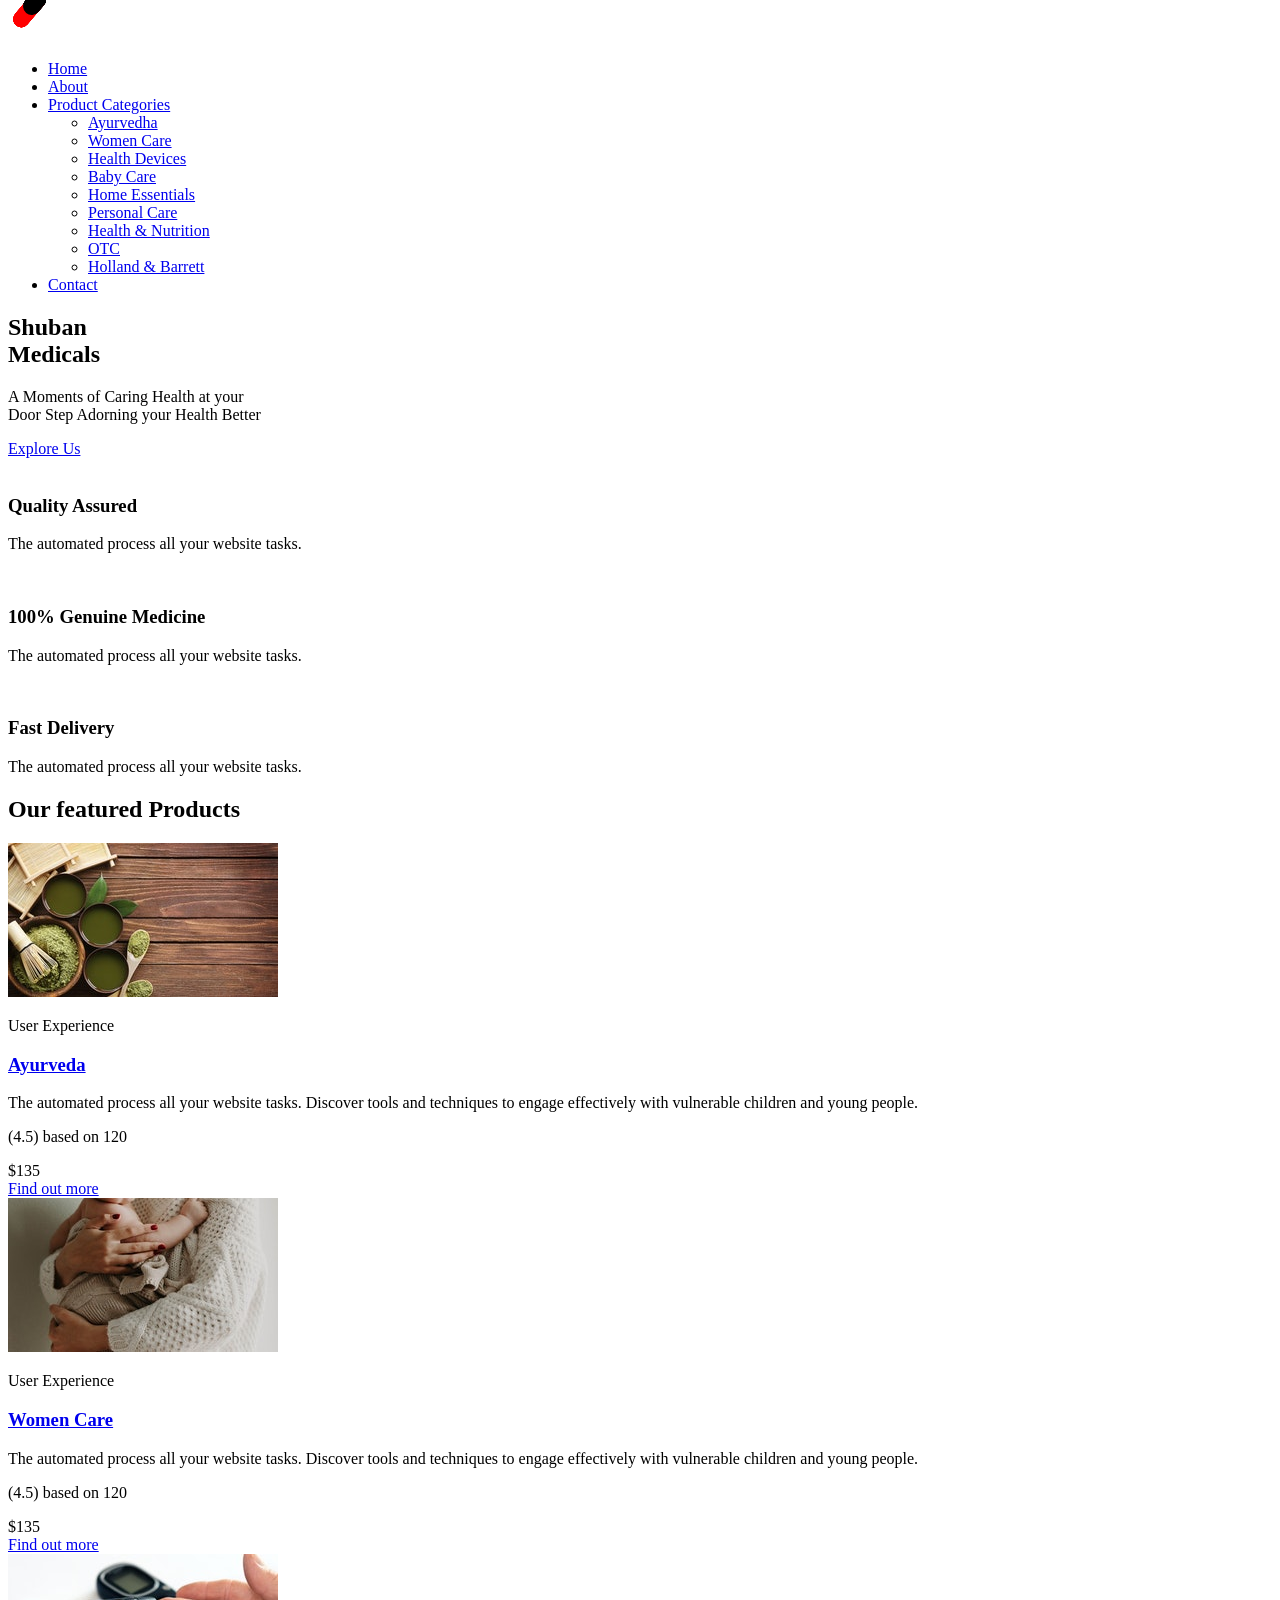
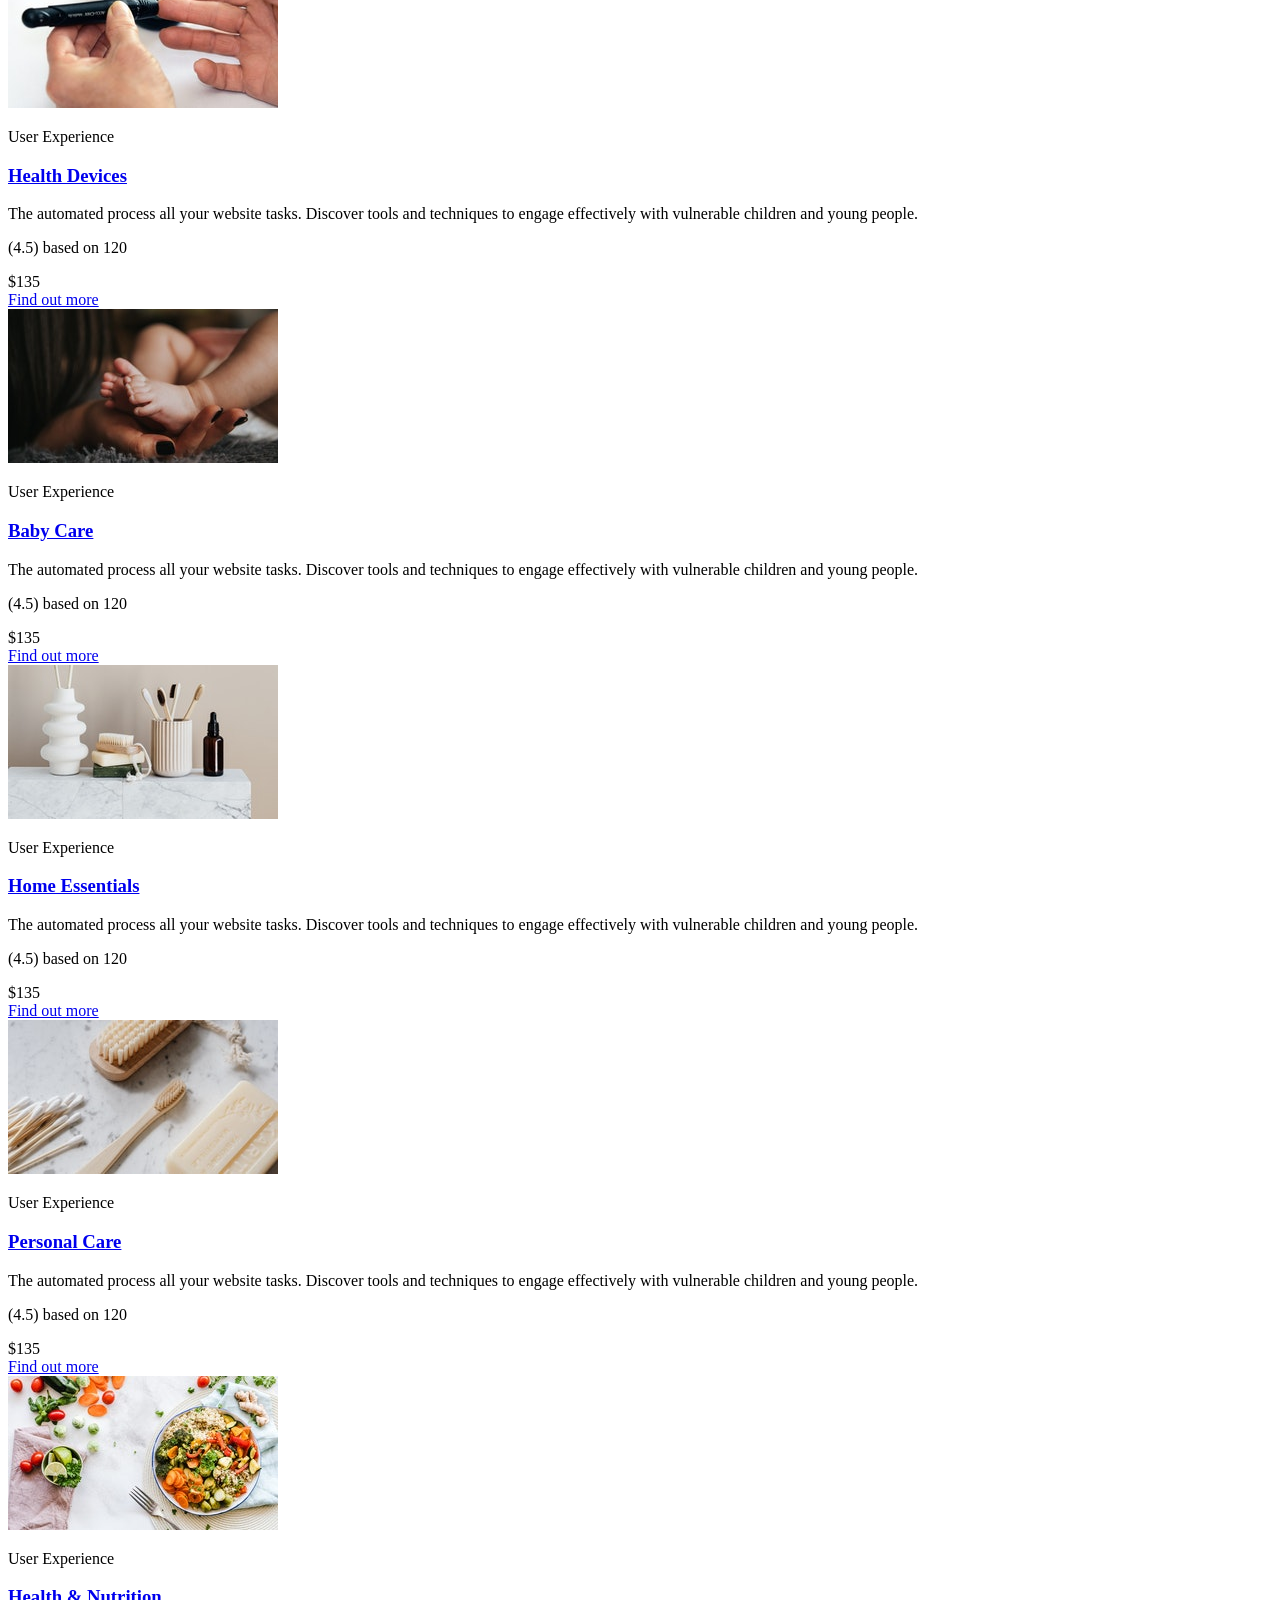
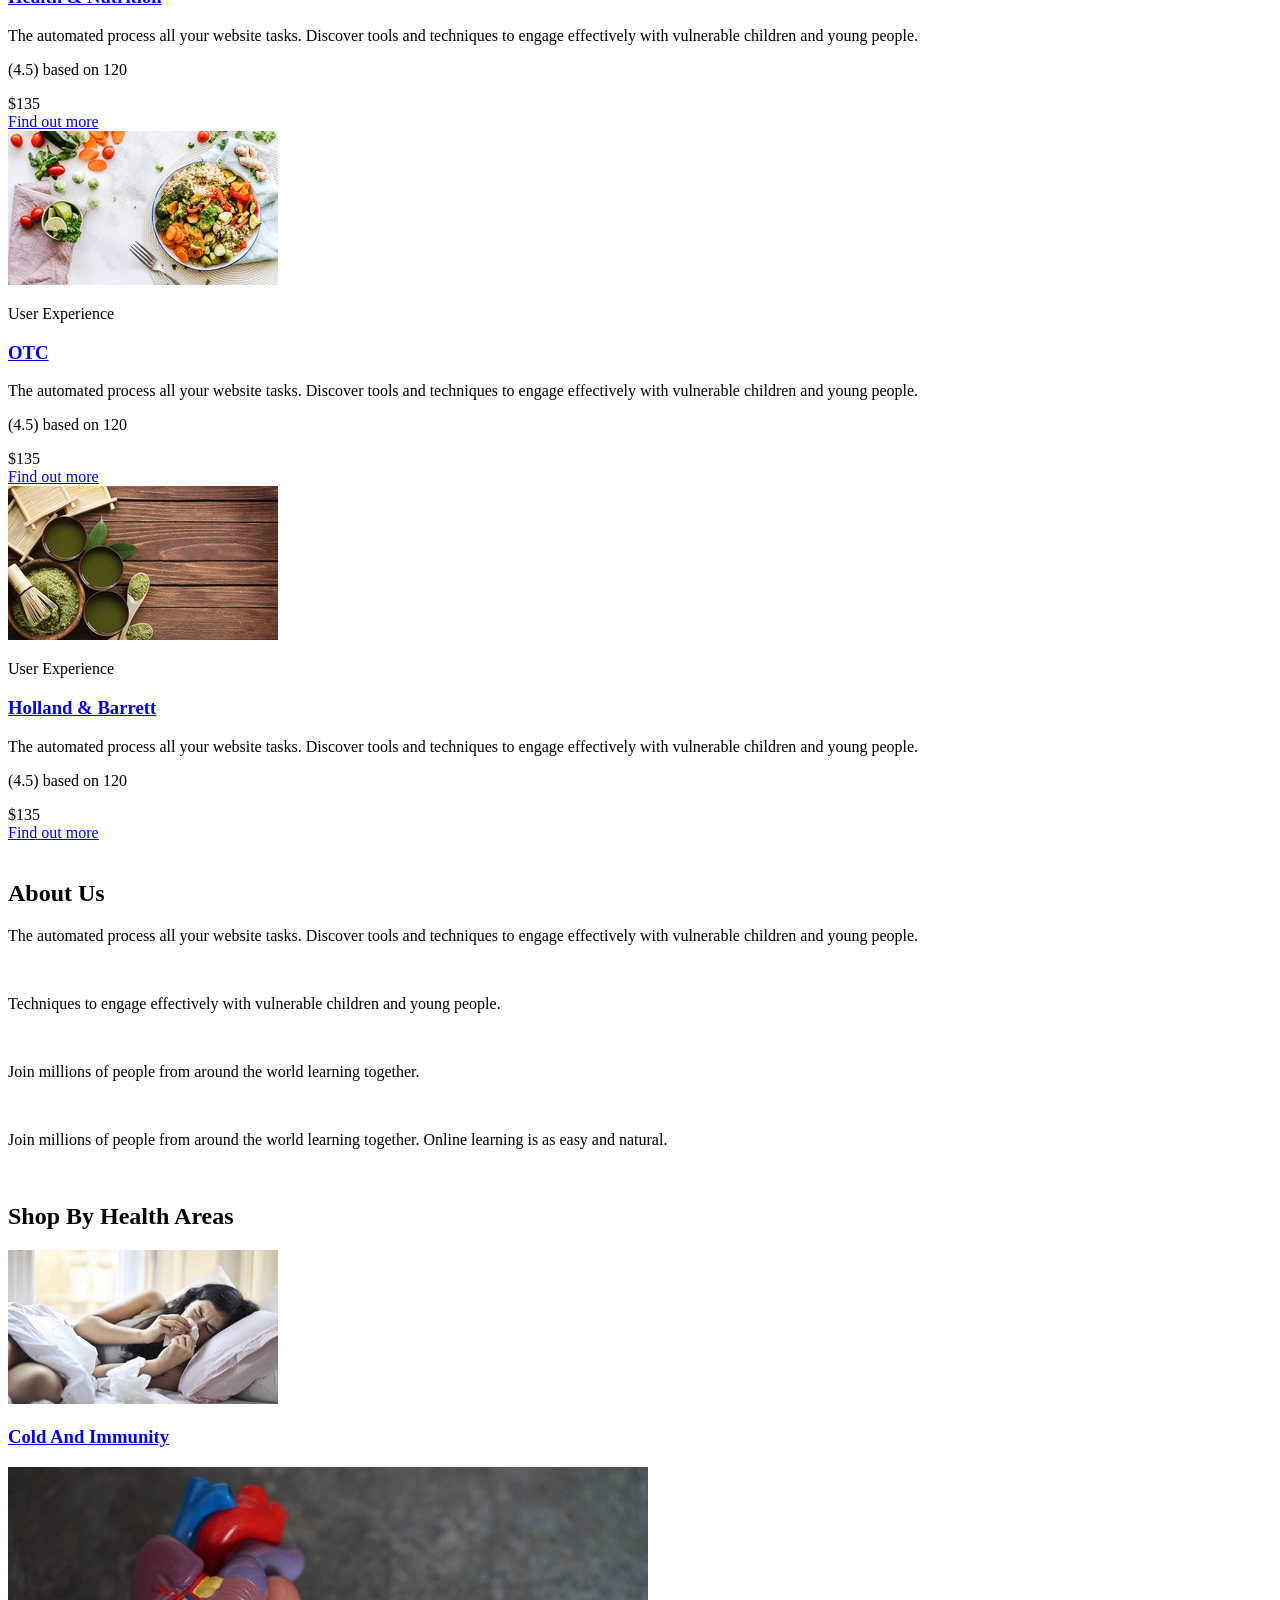
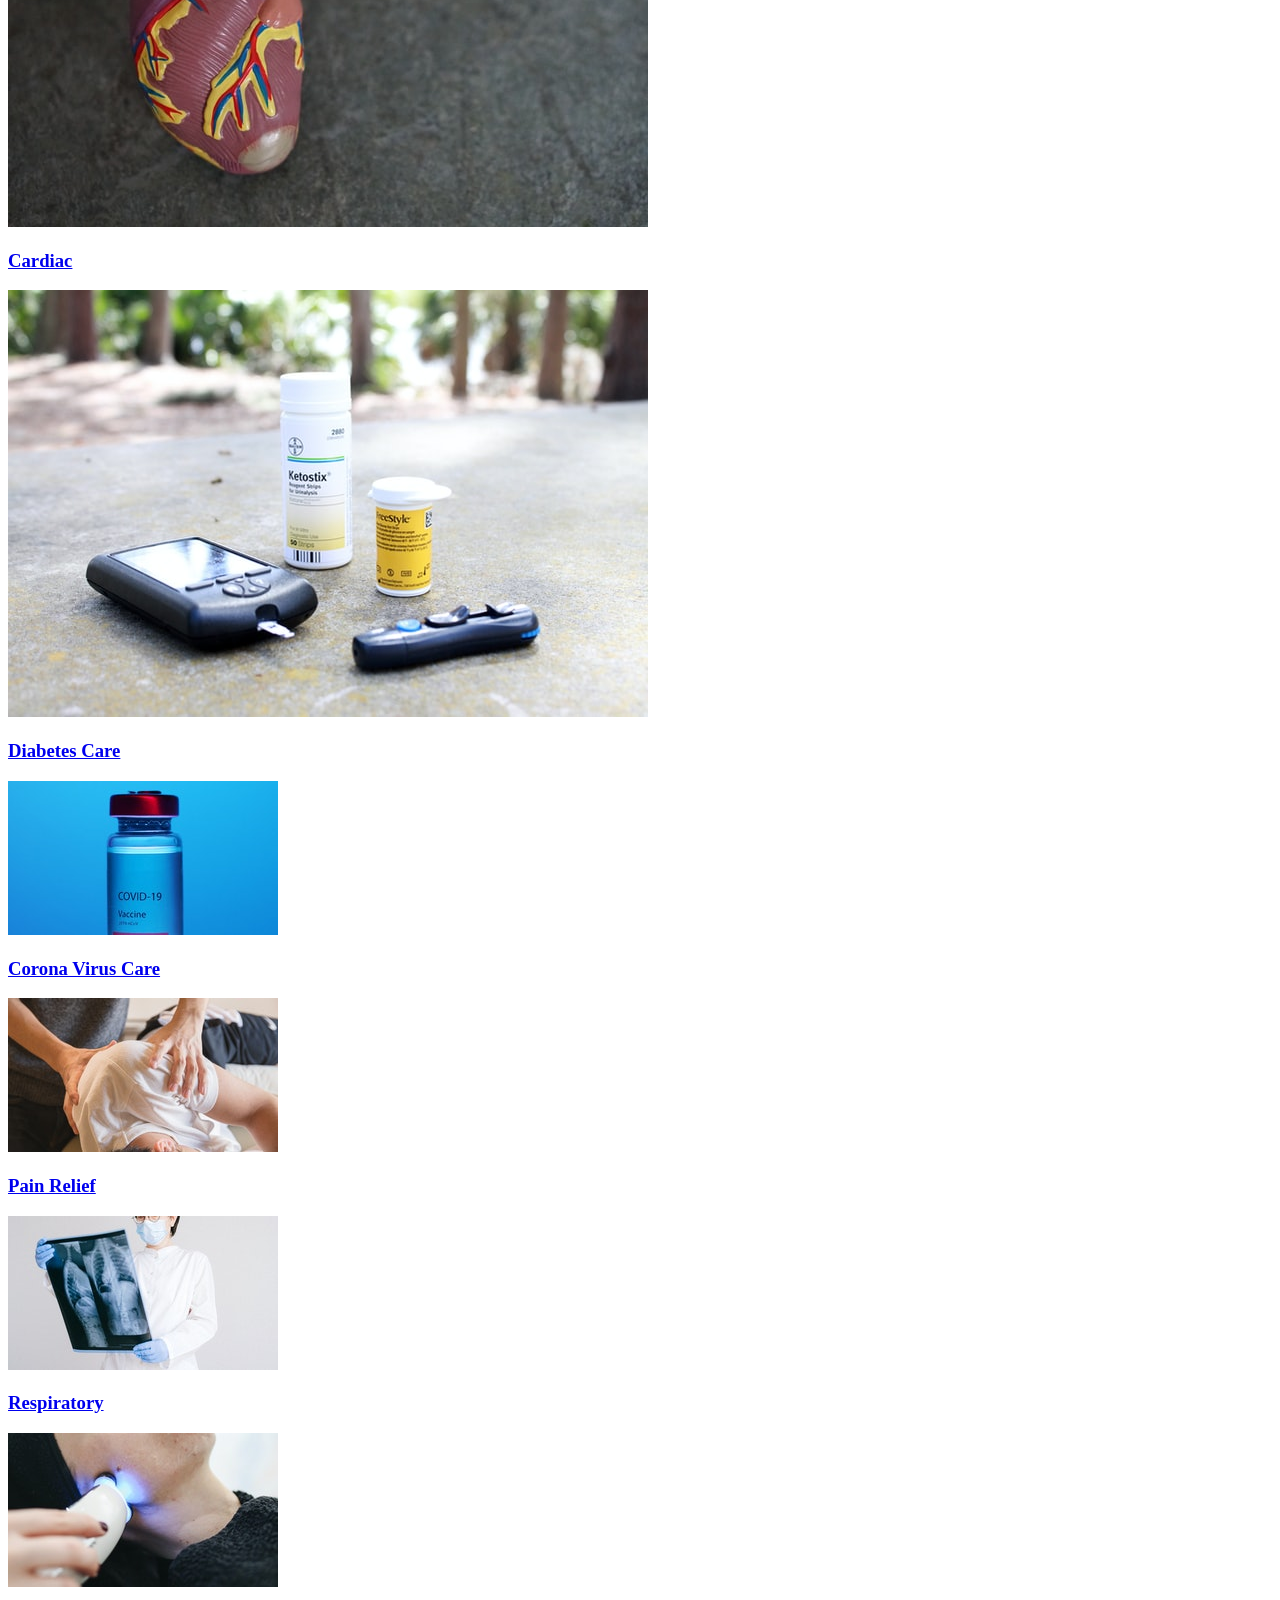
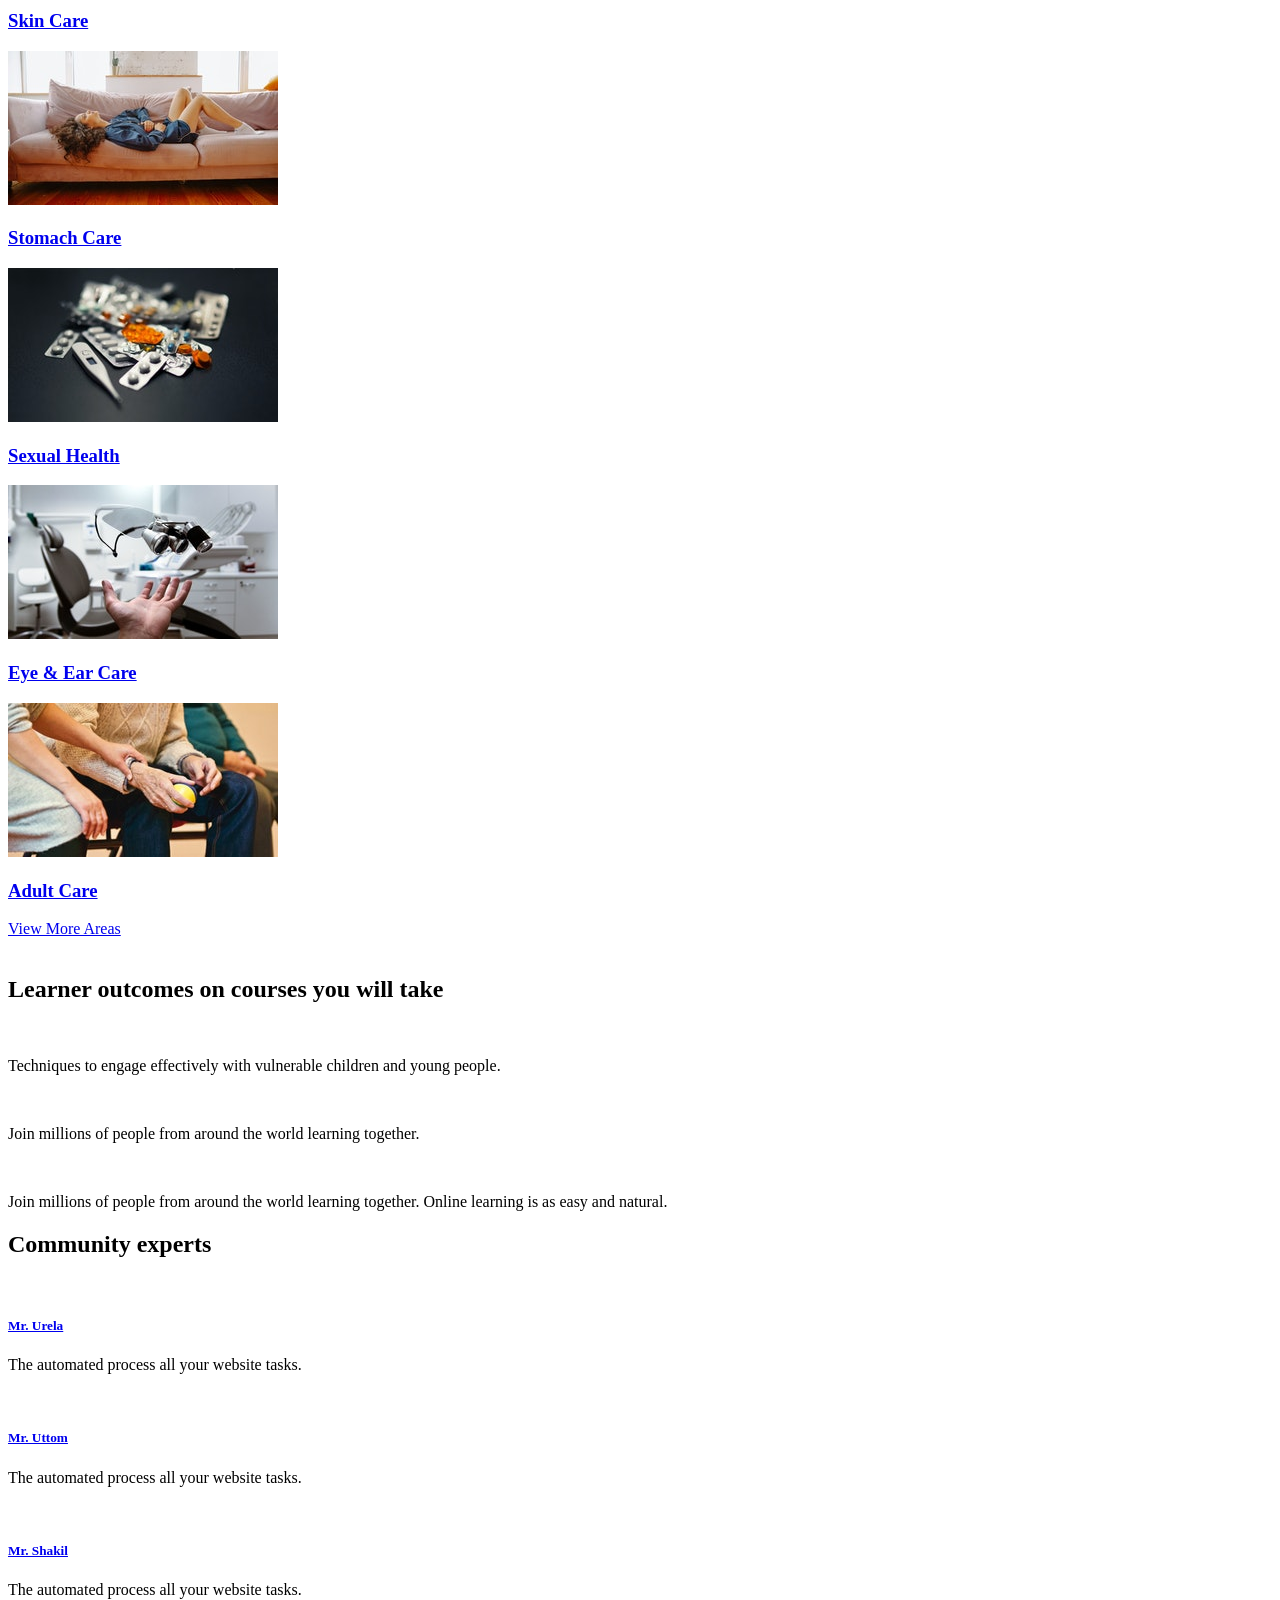
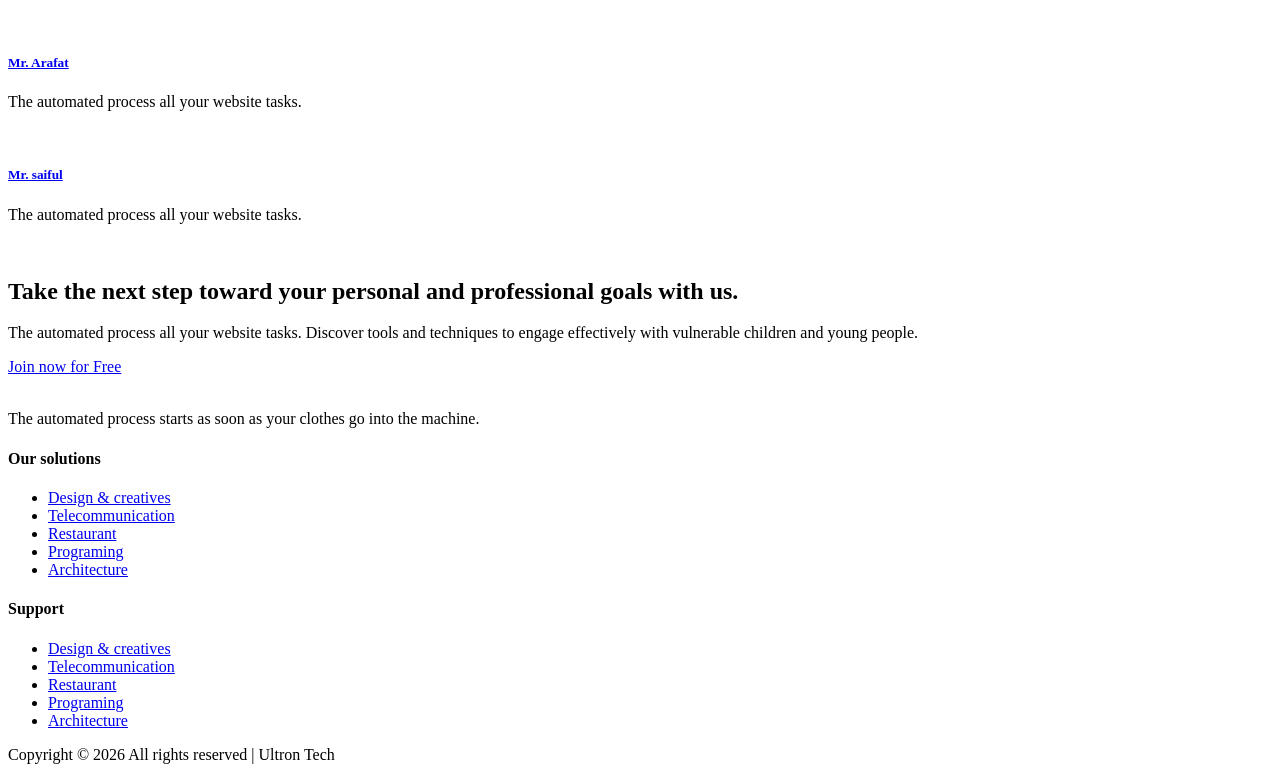
==== commit 5184141f: "Revert "Revert "Revert "Shuban Removal & Jaganathan Demo Upload""" This reverts commit 5d7aff72474ee" ====
--- a/index.html
+++ b/index.html
@@ -1,792 +1,956 @@
-<!DOCTYPE html>
-<html lang="en">
+<!doctype html>
+<html class="no-js" lang="zxx">
 
 <head>
     <meta charset="utf-8">
-    <meta content="width=device-width, initial-scale=1.0" name="viewport">
-
-    <title>Your Company Name - Home</title>
-    <meta content="" name="description">
-    <meta content="" name="keywords">
-
-    <!-- Favicons -->
-    <link href="assets/img/favicon.png" rel="icon">
-    <link href="assets/img/apple-touch-icon.png" rel="apple-touch-icon">
-
-    <!-- Google Fonts -->
-    <link href="https://fonts.googleapis.com/css?family=Open+Sans:300,300i,400,400i,600,600i,700,700i|Nunito:300,300i,400,400i,600,600i,700,700i|Poppins:300,300i,400,400i,500,500i,600,600i,700,700i" rel="stylesheet">
-
-    <!-- Vendor CSS Files -->
-    <link href="assets/vendor/bootstrap/css/bootstrap.min.css" rel="stylesheet">
-    <link href="assets/vendor/icofont/icofont.min.css" rel="stylesheet">
-    <link href="assets/vendor/boxicons/css/boxicons.min.css" rel="stylesheet">
-    <link href="assets/vendor/remixicon/remixicon.css" rel="stylesheet">
-    <link href="assets/vendor/venobox/venobox.css" rel="stylesheet">
-    <link href="assets/vendor/owl.carousel/assets/owl.carousel.min.css" rel="stylesheet">
-
-    <!-- Template Main CSS File -->
-    <link href="assets/css/style.css" rel="stylesheet">
+    <meta http-equiv="x-ua-compatible" content="ie=edge">
+    <title>Shuban Medicals | HomePage</title>
+    <meta name="description" content="">
+    <meta name="viewport" content="width=device-width, initial-scale=1">
+    <!-- <link rel="manifest" href="site.webmanifest"> -->
+    <link rel="shortcut icon" type="image/x-icon" href="assets/img/favicon.ico">
+
+    <!-- CSS here -->
+    <link rel="stylesheet" href="assets/css/bootstrap.min.css">
+    <link rel="stylesheet" href="assets/css/owl.carousel.min.css">
+    <link rel="stylesheet" href="assets/css/slicknav.css">
+    <link rel="stylesheet" href="assets/css/flaticon.css">
+    <link rel="stylesheet" href="assets/css/progressbar_barfiller.css">
+    <link rel="stylesheet" href="assets/css/gijgo.css">
+    <link rel="stylesheet" href="assets/css/animate.min.css">
+    <link rel="stylesheet" href="assets/css/animated-headline.css">
+    <link rel="stylesheet" href="assets/css/magnific-popup.css">
+    <link rel="stylesheet" href="assets/css/fontawesome-all.min.css">
+    <link rel="stylesheet" href="assets/css/themify-icons.css">
+    <link rel="stylesheet" href="assets/css/slick.css">
+    <link rel="stylesheet" href="assets/css/nice-select.css">
+    <link rel="stylesheet" href="assets/css/style.css">
+    <link rel="stylesheet" href="assets/css/custom.css">
 
 </head>
 
 <body>
-
-    <!-- ======= Header ======= -->
-    <header id="header" class="fixed-top ">
-        <div class="container d-flex align-items-center">
-
-            <h1 class="logo mr-auto"><a href="index.html">Your Company Name</a></h1>
-            <!-- Uncomment below if you prefer to use an image logo -->
-            <!-- <a href="index.html" class="logo mr-auto"><img src="assets/img/logo.png" alt="" class="img-fluid"></a>-->
-
-            <nav class="nav-menu d-none d-lg-block">
-                <ul>
-                    <li class="active"><a href="index.html">Home</a></li>
-                    <li><a href="#about">About</a></li>
-                    <li><a href="#services">Services</a></li>
-                    <li><a href="#portfolio">Portfolio</a></li>
-                    <li><a href="#team">Team</a></li>
-                    <!-- <li><a href="blog.html">Blog</a></li> -->
-                    <!-- <li class="drop-down"><a href="">Drop Down</a>
-            <ul>
-              <li><a href="#">Drop Down 1</a></li>
-              <li class="drop-down"><a href="#">Deep Drop Down</a>
-                <ul>
-                  <li><a href="#">Deep Drop Down 1</a></li>
-                  <li><a href="#">Deep Drop Down 2</a></li>
-                  <li><a href="#">Deep Drop Down 3</a></li>
-                  <li><a href="#">Deep Drop Down 4</a></li>
-                  <li><a href="#">Deep Drop Down 5</a></li>
-                </ul>
-              </li>
-              <li><a href="#">Drop Down 2</a></li>
-              <li><a href="#">Drop Down 3</a></li>
-              <li><a href="#">Drop Down 4</a></li>
-            </ul>
-          </li> -->
-                    <li><a href="#contact">Contact</a></li>
-
-                </ul>
-            </nav>
-            <!-- .nav-menu -->
-
+    <!-- ? Preloader Start -->
+    <div id="preloader-active">
+        <div class="preloader d-flex align-items-center justify-content-center">
+            <div class="preloader-inner position-relative">
+                <div class="preloader-circle"></div>
+                <div class="preloader-img pere-text">
+                    <img src="assets/img/logo/loder.png" alt="">
+                </div>
+            </div>
         </div>
+    </div>
+    <!-- Preloader Start -->
+    <header>
+        <!-- Header Start -->
+        <div class="header-area header-transparent">
+            <div class="main-header ">
+                <div class="header-bottom  header-sticky">
+                    <div class="container-fluid">
+                        <div class="row align-items-center">
+                            <!-- Logo -->
+                            <div class="col-xl-2 col-lg-2">
+                                <div class="logo">
+                                    <a href="index.html"><img src="assets/img/logo/logo.png" alt=""></a>
+                                </div>
+                            </div>
+                            <div class="col-xl-10 col-lg-10">
+                                <div class="menu-wrapper d-flex align-items-center justify-content-end">
+                                    <!-- Main-menu -->
+                                    <div class="main-menu d-none d-lg-block">
+                                        <nav>
+                                            <ul id="navigation">
+                                                <li class="active"><a href="index.html">Home</a></li>
+                                                <li><a href="#">About</a></li>
+                                                <li><a href="products.html">Product Categories</a>
+                                                    <ul class="submenu">
+                                                        <li><a href="/products.html">Ayurvedha</a></li>
+                                                        <li><a href="/products.html">Women Care</a></li>
+                                                        <li><a href="/products.html">Health Devices</a></li>
+                                                        <li><a href="/products.html">Baby Care</a></li>
+                                                        <li><a href="/products.html">Home Essentials</a></li>
+                                                        <li><a href="/products.html">Personal Care</a></li>
+                                                        <li><a href="/products.html">Health & Nutrition</a></li>
+                                                        <li><a href="/products.html">OTC</a></li>
+                                                        <li><a href="/products.html">Holland & Barrett</a></li>
+
+                                                    </ul>
+                                                </li>
+                                                <!-- <li><a href="courses.html">Courses</a></li> -->
+                                                <!-- <li><a href="#">Blog</a>
+                                                    <ul class="submenu">
+                                                        <li><a href="blog.html">Blog</a></li>
+                                                        <li><a href="blog_details.html">Blog Details</a></li>
+                                                        <li><a href="elements.html">Element</a></li>
+                                                    </ul>
+                                                </li> -->
+                                                <li><a href="#">Contact</a></li>
+                                                <!-- Button -->
+                                                <!-- <li class="button-header margin-left "><a href="#" class="btn">Join</a></li>
+                                                <li class="button-header"><a href="login.html" class="btn btn3">Log in</a></li> -->
+                                            </ul>
+                                        </nav>
+                                    </div>
+                                </div>
+                            </div>
+                            <!-- Mobile Menu -->
+                            <div class="col-12">
+                                <div class="mobile_menu d-block d-lg-none"></div>
+                            </div>
+                        </div>
+                    </div>
+                </div>
+            </div>
+        </div>
+        <!-- Header End -->
     </header>
-    <!-- End Header -->
-
-    <!-- ======= Hero Section ======= -->
-    <section id="hero">
-        <div class="hero-container">
-            <h3>Welcome to <strong>Company Name</strong></h3>
-            <h1>We're Work From Home Providing Company</h1>
-            <h2>We are team of talented people working here</h2>
-            <a href="#about" class="btn-get-started scrollto">Get Started</a>
+    <main>
+        <!--? slider Area Start-->
+        <section class="slider-area ">
+            <div class="slider-active">
+                <!-- Single Slider -->
+                <div class="single-slider slider-height d-flex align-items-center">
+                    <div class="container">
+                        <div class="row">
+                            <div class="col-xl-6 col-lg-7 col-md-12">
+                                <div class="hero__caption">
+                                    <h1 data-animation="fadeInLeft" data-delay="0.2s">Shuban<br> Medicals</h1>
+                                    <p data-animation="fadeInLeft" data-delay="0.4s">A Moments of Caring Health at your<br> Door Step Adorning your Health Better</p>
+                                    <a href="#" class="btn hero-btn" data-animation="fadeInLeft" data-delay="0.7s">Explore Us</a>
+                                </div>
+                            </div>
+                        </div>
+                    </div>
+                </div>
+            </div>
+        </section>
+        <!-- ? services-area -->
+        <div class="services-area">
+            <div class="container">
+                <div class="row justify-content-sm-center">
+                    <div class="col-lg-4 col-md-6 col-sm-8">
+                        <div class="single-services mb-30">
+                            <div class="features-icon">
+                                <img src="assets/img/icon/icon1.svg" alt="">
+                            </div>
+                            <div class="features-caption">
+                                <h3>Quality Assured</h3>
+                                <p>The automated process all your website tasks.</p>
+                            </div>
+                        </div>
+                    </div>
+                    <div class="col-lg-4 col-md-6 col-sm-8">
+                        <div class="single-services mb-30">
+                            <div class="features-icon">
+                                <img src="assets/img/icon/icon2.svg" alt="">
+                            </div>
+                            <div class="features-caption">
+                                <h3>100% Genuine Medicine</h3>
+                                <p>The automated process all your website tasks.</p>
+                            </div>
+                        </div>
+                    </div>
+                    <div class="col-lg-4 col-md-6 col-sm-8">
+                        <div class="single-services mb-30">
+                            <div class="features-icon">
+                                <img src="assets/img/icon/icon3.svg" alt="">
+                            </div>
+                            <div class="features-caption">
+                                <h3>Fast Delivery</h3>
+                                <p>The automated process all your website tasks.</p>
+                            </div>
+                        </div>
+                    </div>
+                </div>
+            </div>
         </div>
-    </section>
-    <!-- End Hero -->
-
-    <main id="main">
-
-        <!-- ======= About Section ======= -->
-        <section id="about" class="about">
+        <!-- Courses area start -->
+        <div class="courses-area section-padding40 fix">
             <div class="container">
-
-                <div class="section-title">
-                    <h2>About</h2>
-                    <h3>Learn More <span>About Us</span></h3>
-                    <p>Ut possimus qui ut temporibus culpa velit eveniet modi omnis est adipisci expedita at voluptas atque vitae autem.</p>
-                </div>
-
-                <div class="row content">
-                    <div class="col-lg-6">
-                        <p>
-                            Lorem ipsum dolor sit amet, consectetur adipiscing elit, sed do eiusmod tempor incididunt ut labore et dolore magna aliqua.
-                        </p>
-                        <ul>
-                            <li><i class="ri-check-double-line"></i> Ullamco laboris nisi ut aliquip ex ea commodo consequat</li>
-                            <li><i class="ri-check-double-line"></i> Duis aute irure dolor in reprehenderit in voluptate velit</li>
-                            <li><i class="ri-check-double-line"></i> Ullamco laboris nisi ut aliquip ex ea commodo consequat</li>
-                        </ul>
-                    </div>
-                    <div class="col-lg-6 pt-4 pt-lg-0">
-                        <p>
-                            Ullamco laboris nisi ut aliquip ex ea commodo consequat. Duis aute irure dolor in reprehenderit in voluptate velit esse cillum dolore eu fugiat nulla pariatur. Excepteur sint occaecat cupidatat non proident, sunt in culpa qui officia deserunt mollit anim
-                            id est laborum.
-                        </p>
-                        <a href="#" class="btn-learn-more">Learn More</a>
-                    </div>
-                </div>
-
+                <div class="row justify-content-center">
+                    <div class="col-xl-7 col-lg-8">
+                        <div class="section-tittle text-center mb-55">
+                            <h2>Our featured Products</h2>
+                        </div>
+                    </div>
+                </div>
+                <div class="courses-actives">
+                    <!-- Single -->
+                    <div class="properties pb-20">
+                        <div class="properties__card">
+                            <div class="properties__img overlay1">
+                                <a href="#"><img src="assets/img/custom/ayurveda.jpg" alt=""></a>
+                            </div>
+                            <div class="properties__caption">
+                                <p>User Experience</p>
+                                <h3><a href="#">Ayurveda</a></h3>
+                                <p>The automated process all your website tasks. Discover tools and techniques to engage effectively with vulnerable children and young people.
+
+                                </p>
+                                <div class="properties__footer d-flex justify-content-between align-items-center">
+                                    <div class="restaurant-name">
+                                        <div class="rating">
+                                            <i class="fas fa-star"></i>
+                                            <i class="fas fa-star"></i>
+                                            <i class="fas fa-star"></i>
+                                            <i class="fas fa-star"></i>
+                                            <i class="fas fa-star-half"></i>
+                                        </div>
+                                        <p><span>(4.5)</span> based on 120</p>
+                                    </div>
+                                    <div class="price">
+                                        <span>$135</span>
+                                    </div>
+                                </div>
+                                <a href="#" class="border-btn border-btn2">Find out more</a>
+                            </div>
+
+                        </div>
+                    </div>
+                    <!-- Single -->
+                    <!-- Single -->
+                    <div class="properties pb-20">
+                        <div class="properties__card">
+                            <div class="properties__img overlay1">
+                                <a href="#"><img src="assets/img/custom/womencare.jpg" alt=""></a>
+                            </div>
+                            <div class="properties__caption">
+                                <p>User Experience</p>
+                                <h3><a href="#">Women Care</a></h3>
+                                <p>The automated process all your website tasks. Discover tools and techniques to engage effectively with vulnerable children and young people.
+                                </p>
+                                <div class="properties__footer d-flex justify-content-between align-items-center">
+                                    <div class="restaurant-name">
+                                        <div class="rating">
+                                            <i class="fas fa-star"></i>
+                                            <i class="fas fa-star"></i>
+                                            <i class="fas fa-star"></i>
+                                            <i class="fas fa-star"></i>
+                                            <i class="fas fa-star-half"></i>
+                                        </div>
+                                        <p><span>(4.5)</span> based on 120</p>
+                                    </div>
+                                    <div class="price">
+                                        <span>$135</span>
+                                    </div>
+                                </div>
+                                <a href="#" class="border-btn border-btn2">Find out more</a>
+                            </div>
+                        </div>
+                    </div>
+                    <!-- Single -->
+                    <!-- Single -->
+                    <div class="properties pb-20">
+                        <div class="properties__card">
+                            <div class="properties__img overlay1">
+                                <a href="#"><img src="assets/img/custom/helathDevices.jpg" alt=""></a>
+                            </div>
+                            <div class="properties__caption">
+                                <p>User Experience</p>
+                                <h3><a href="#">Health Devices</a></h3>
+                                <p>The automated process all your website tasks. Discover tools and techniques to engage effectively with vulnerable children and young people.
+
+                                </p>
+                                <div class="properties__footer d-flex justify-content-between align-items-center">
+                                    <div class="restaurant-name">
+                                        <div class="rating">
+                                            <i class="fas fa-star"></i>
+                                            <i class="fas fa-star"></i>
+                                            <i class="fas fa-star"></i>
+                                            <i class="fas fa-star"></i>
+                                            <i class="fas fa-star-half"></i>
+                                        </div>
+                                        <p><span>(4.5)</span> based on 120</p>
+                                    </div>
+                                    <div class="price">
+                                        <span>$135</span>
+                                    </div>
+                                </div>
+                                <a href="#" class="border-btn border-btn2">Find out more</a>
+                            </div>
+
+                        </div>
+                    </div>
+                    <!-- Single -->
+                    <!-- Single -->
+                    <div class="properties pb-20">
+                        <div class="properties__card">
+                            <div class="properties__img overlay1">
+                                <a href="#"><img src="assets/img/custom/babycare.jpg" alt=""></a>
+                            </div>
+                            <div class="properties__caption">
+                                <p>User Experience</p>
+                                <h3><a href="#">Baby Care</a></h3>
+                                <p>The automated process all your website tasks. Discover tools and techniques to engage effectively with vulnerable children and young people.
+
+                                </p>
+                                <div class="properties__footer d-flex justify-content-between align-items-center">
+                                    <div class="restaurant-name">
+                                        <div class="rating">
+                                            <i class="fas fa-star"></i>
+                                            <i class="fas fa-star"></i>
+                                            <i class="fas fa-star"></i>
+                                            <i class="fas fa-star"></i>
+                                            <i class="fas fa-star-half"></i>
+                                        </div>
+                                        <p><span>(4.5)</span> based on 120</p>
+                                    </div>
+                                    <div class="price">
+                                        <span>$135</span>
+                                    </div>
+                                </div>
+                                <a href="#" class="border-btn border-btn2">Find out more</a>
+                            </div>
+
+                        </div>
+                    </div>
+                    <!-- Single -->
+                    <!-- Single -->
+                    <div class="properties pb-20">
+                        <div class="properties__card">
+                            <div class="properties__img overlay1">
+                                <a href="#"><img src="assets/img/custom/homeessentials.jpg" alt=""></a>
+                            </div>
+                            <div class="properties__caption">
+                                <p>User Experience</p>
+                                <h3><a href="#">Home Essentials</a></h3>
+                                <p>The automated process all your website tasks. Discover tools and techniques to engage effectively with vulnerable children and young people.
+
+                                </p>
+                                <div class="properties__footer d-flex justify-content-between align-items-center">
+                                    <div class="restaurant-name">
+                                        <div class="rating">
+                                            <i class="fas fa-star"></i>
+                                            <i class="fas fa-star"></i>
+                                            <i class="fas fa-star"></i>
+                                            <i class="fas fa-star"></i>
+                                            <i class="fas fa-star-half"></i>
+                                        </div>
+                                        <p><span>(4.5)</span> based on 120</p>
+                                    </div>
+                                    <div class="price">
+                                        <span>$135</span>
+                                    </div>
+                                </div>
+                                <a href="#" class="border-btn border-btn2">Find out more</a>
+                            </div>
+
+                        </div>
+                    </div>
+                    <!-- Single -->
+                    <!-- Single -->
+                    <div class="properties pb-20">
+                        <div class="properties__card">
+                            <div class="properties__img overlay1">
+                                <a href="#"><img src="assets/img/custom/personalcare.jpg" alt=""></a>
+                            </div>
+                            <div class="properties__caption">
+                                <p>User Experience</p>
+                                <h3><a href="#">Personal Care</a></h3>
+                                <p>The automated process all your website tasks. Discover tools and techniques to engage effectively with vulnerable children and young people.
+
+                                </p>
+                                <div class="properties__footer d-flex justify-content-between align-items-center">
+                                    <div class="restaurant-name">
+                                        <div class="rating">
+                                            <i class="fas fa-star"></i>
+                                            <i class="fas fa-star"></i>
+                                            <i class="fas fa-star"></i>
+                                            <i class="fas fa-star"></i>
+                                            <i class="fas fa-star-half"></i>
+                                        </div>
+                                        <p><span>(4.5)</span> based on 120</p>
+                                    </div>
+                                    <div class="price">
+                                        <span>$135</span>
+                                    </div>
+                                </div>
+                                <a href="#" class="border-btn border-btn2">Find out more</a>
+                            </div>
+
+                        </div>
+                    </div>
+                    <!-- Single -->
+                    <!-- Single -->
+                    <div class="properties pb-20">
+                        <div class="properties__card">
+                            <div class="properties__img overlay1">
+                                <a href="#"><img src="assets/img/custom/healthnutrition.jpg" alt=""></a>
+                            </div>
+                            <div class="properties__caption">
+                                <p>User Experience</p>
+                                <h3><a href="#">Health & Nutrition</a></h3>
+                                <p>The automated process all your website tasks. Discover tools and techniques to engage effectively with vulnerable children and young people.
+
+                                </p>
+                                <div class="properties__footer d-flex justify-content-between align-items-center">
+                                    <div class="restaurant-name">
+                                        <div class="rating">
+                                            <i class="fas fa-star"></i>
+                                            <i class="fas fa-star"></i>
+                                            <i class="fas fa-star"></i>
+                                            <i class="fas fa-star"></i>
+                                            <i class="fas fa-star-half"></i>
+                                        </div>
+                                        <p><span>(4.5)</span> based on 120</p>
+                                    </div>
+                                    <div class="price">
+                                        <span>$135</span>
+                                    </div>
+                                </div>
+                                <a href="#" class="border-btn border-btn2">Find out more</a>
+                            </div>
+
+                        </div>
+                    </div>
+                    <!-- Single -->
+                    <!-- Single -->
+                    <div class="properties pb-20">
+                        <div class="properties__card">
+                            <div class="properties__img overlay1">
+                                <a href="#"><img src="assets/img/custom/healthnutrition.jpg" alt=""></a>
+                            </div>
+                            <div class="properties__caption">
+                                <p>User Experience</p>
+                                <h3><a href="#">OTC</a></h3>
+                                <p>The automated process all your website tasks. Discover tools and techniques to engage effectively with vulnerable children and young people.
+
+                                </p>
+                                <div class="properties__footer d-flex justify-content-between align-items-center">
+                                    <div class="restaurant-name">
+                                        <div class="rating">
+                                            <i class="fas fa-star"></i>
+                                            <i class="fas fa-star"></i>
+                                            <i class="fas fa-star"></i>
+                                            <i class="fas fa-star"></i>
+                                            <i class="fas fa-star-half"></i>
+                                        </div>
+                                        <p><span>(4.5)</span> based on 120</p>
+                                    </div>
+                                    <div class="price">
+                                        <span>$135</span>
+                                    </div>
+                                </div>
+                                <a href="#" class="border-btn border-btn2">Find out more</a>
+                            </div>
+
+                        </div>
+                    </div>
+                    <!-- Single -->
+                    <!-- Single -->
+                    <div class="properties pb-20">
+                        <div class="properties__card">
+                            <div class="properties__img overlay1">
+                                <a href="#"><img src="assets/img/custom/ayurveda.jpg" alt=""></a>
+                            </div>
+                            <div class="properties__caption">
+                                <p>User Experience</p>
+                                <h3><a href="#">Holland & Barrett</a></h3>
+                                <p>The automated process all your website tasks. Discover tools and techniques to engage effectively with vulnerable children and young people.
+
+                                </p>
+                                <div class="properties__footer d-flex justify-content-between align-items-center">
+                                    <div class="restaurant-name">
+                                        <div class="rating">
+                                            <i class="fas fa-star"></i>
+                                            <i class="fas fa-star"></i>
+                                            <i class="fas fa-star"></i>
+                                            <i class="fas fa-star"></i>
+                                            <i class="fas fa-star-half"></i>
+                                        </div>
+                                        <p><span>(4.5)</span> based on 120</p>
+                                    </div>
+                                    <div class="price">
+                                        <span>$135</span>
+                                    </div>
+                                </div>
+                                <a href="#" class="border-btn border-btn2">Find out more</a>
+                            </div>
+
+                        </div>
+                    </div>
+                    <!-- Single -->
+                </div>
+            </div>
+        </div>
+        <!-- Courses area End -->
+        <!--? About Area-1 Start -->
+        <section class="about-area1 fix pt-10">
+            <div class="support-wrapper align-items-center">
+                <div class="left-content1">
+                    <div class="about-icon">
+                        <img src="assets/img/icon/about.svg" alt="">
+                    </div>
+                    <!-- section tittle -->
+                    <div class="section-tittle section-tittle2 mb-55">
+                        <div class="front-text">
+                            <h2 class="">About Us</h2>
+                            <p>The automated process all your website tasks. Discover tools and techniques to engage effectively with vulnerable children and young people.
+                            </p>
+                        </div>
+                    </div>
+                    <div class="single-features">
+                        <div class="features-icon">
+                            <img src="assets/img/icon/right-icon.svg" alt="">
+                        </div>
+                        <div class="features-caption">
+                            <p>Techniques to engage effectively with vulnerable children and young people.</p>
+                        </div>
+                    </div>
+                    <div class="single-features">
+                        <div class="features-icon">
+                            <img src="assets/img/icon/right-icon.svg" alt="">
+                        </div>
+                        <div class="features-caption">
+                            <p>Join millions of people from around the world learning together.</p>
+                        </div>
+                    </div>
+
+                    <div class="single-features">
+                        <div class="features-icon">
+                            <img src="assets/img/icon/right-icon.svg" alt="">
+                        </div>
+                        <div class="features-caption">
+                            <p>Join millions of people from around the world learning together. Online learning is as easy and natural.</p>
+                        </div>
+                    </div>
+                </div>
+                <div class="right-content1">
+                    <!-- img -->
+                    <div class="right-img">
+                        <img src="assets/img/gallery/about.png" alt="">
+
+                        <div class="video-icon">
+                            <a class="popup-video btn-icon" href="https://www.youtube.com/watch?v=up68UAfH0d0"><i class="fas fa-play"></i></a>
+                        </div>
+                    </div>
+                </div>
             </div>
         </section>
-        <!-- End About Section -->
-
-        <!-- ======= Services Section ======= -->
-        <section id="services" class="services">
+        <!-- About Area End -->
+        <!--? top subjects Area Start -->
+        <div class="topic-area section-padding40">
             <div class="container">
-
-                <div class="section-title">
-                    <h2>Services</h2>
-                    <h3>We do offer awesome <span>Services</span></h3>
-                    <p>Ut possimus qui ut temporibus culpa velit eveniet modi omnis est adipisci expedita at voluptas atque vitae autem.</p>
-                </div>
-
+                <div class="row justify-content-center">
+                    <div class="col-xl-7 col-lg-8">
+                        <div class="section-tittle text-center mb-55">
+                            <h2>Shop By Health Areas</h2>
+                        </div>
+                    </div>
+                </div>
                 <div class="row">
-                    <div class="col-md-6 col-lg-3 d-flex align-items-stretch mb-5 mb-lg-0">
-                        <div class="icon-box">
-                            <div class="icon"><i class="bx bxl-dribbble"></i></div>
-                            <h4 class="title"><a href="">Lorem Ipsum</a></h4>
-                            <p class="description">Voluptatum deleniti atque corrupti quos dolores et quas molestias excepturi</p>
-                        </div>
-                    </div>
-
-                    <div class="col-md-6 col-lg-3 d-flex align-items-stretch mb-5 mb-lg-0">
-                        <div class="icon-box">
-                            <div class="icon"><i class="bx bx-file"></i></div>
-                            <h4 class="title"><a href="">Sed ut perspiciatis</a></h4>
-                            <p class="description">Duis aute irure dolor in reprehenderit in voluptate velit esse cillum dolore</p>
-                        </div>
-                    </div>
-
-                    <div class="col-md-6 col-lg-3 d-flex align-items-stretch mb-5 mb-lg-0">
-                        <div class="icon-box">
-                            <div class="icon"><i class="bx bx-tachometer"></i></div>
-                            <h4 class="title"><a href="">Magni Dolores</a></h4>
-                            <p class="description">Excepteur sint occaecat cupidatat non proident, sunt in culpa qui officia</p>
-                        </div>
-                    </div>
-
-                    <div class="col-md-6 col-lg-3 d-flex align-items-stretch mb-5 mb-lg-0">
-                        <div class="icon-box">
-                            <div class="icon"><i class="bx bx-world"></i></div>
-                            <h4 class="title"><a href="">Nemo Enim</a></h4>
-                            <p class="description">At vero eos et accusamus et iusto odio dignissimos ducimus qui blanditiis</p>
-                        </div>
-                    </div>
-
-                </div>
-
+                    <div class="col-lg-3 col-md-4 col-sm-6">
+                        <div class="single-topic text-center mb-30">
+                            <div class="topic-img">
+                                <img src="assets/img/custom/cold.jpg" alt="">
+                                <div class="topic-content-box">
+                                    <div class="topic-content">
+                                        <h3><a href="#">Cold And Immunity</a></h3>
+                                    </div>
+                                </div>
+                            </div>
+                        </div>
+                    </div>
+                    <div class="col-lg-3 col-md-4 col-sm-6">
+                        <div class="single-topic text-center mb-30">
+                            <div class="topic-img">
+                                <img src="assets/img/custom/cardiac.jpg" alt="">
+                                <div class="topic-content-box">
+                                    <div class="topic-content">
+                                        <h3><a href="#">Cardiac</a></h3>
+                                    </div>
+                                </div>
+                            </div>
+                        </div>
+                    </div>
+                    <div class="col-lg-3 col-md-4 col-sm-6">
+                        <div class="single-topic text-center mb-30">
+                            <div class="topic-img">
+                                <img src="assets/img/custom/diabetes.jpg" alt="">
+                                <div class="topic-content-box">
+                                    <div class="topic-content">
+                                        <h3><a href="#">Diabetes Care</a></h3>
+                                    </div>
+                                </div>
+                            </div>
+                        </div>
+                    </div>
+                    <div class="col-lg-3 col-md-4 col-sm-6">
+                        <div class="single-topic text-center mb-30">
+                            <div class="topic-img">
+                                <img src="assets/img/custom/corona.jpg" alt="">
+                                <div class="topic-content-box">
+                                    <div class="topic-content">
+                                        <h3><a href="#">Corona Virus Care</a></h3>
+                                    </div>
+                                </div>
+                            </div>
+                        </div>
+                    </div>
+                    <div class="col-lg-3 col-md-4 col-sm-6">
+                        <div class="single-topic text-center mb-30">
+                            <div class="topic-img">
+                                <img src="assets/img/custom/pain.jpg" alt="">
+                                <div class="topic-content-box">
+                                    <div class="topic-content">
+                                        <h3><a href="#">Pain Relief</a></h3>
+                                    </div>
+                                </div>
+                            </div>
+                        </div>
+                    </div>
+                    <div class="col-lg-3 col-md-4 col-sm-6">
+                        <div class="single-topic text-center mb-30">
+                            <div class="topic-img">
+                                <img src="assets/img/custom/respiratory.jpg" alt="">
+                                <div class="topic-content-box">
+                                    <div class="topic-content">
+                                        <h3><a href="#">Respiratory</a></h3>
+                                    </div>
+                                </div>
+                            </div>
+                        </div>
+                    </div>
+                    <div class="col-lg-3 col-md-4 col-sm-6">
+                        <div class="single-topic text-center mb-30">
+                            <div class="topic-img">
+                                <img src="assets/img/custom/skincare.jpg" alt="">
+                                <div class="topic-content-box">
+                                    <div class="topic-content">
+                                        <h3><a href="#">Skin Care</a></h3>
+                                    </div>
+                                </div>
+                            </div>
+                        </div>
+                    </div>
+                    <div class="col-lg-3 col-md-4 col-sm-6">
+                        <div class="single-topic text-center mb-30">
+                            <div class="topic-img">
+                                <img src="assets/img/custom/stomachcare.jpg" alt="">
+                                <div class="topic-content-box">
+                                    <div class="topic-content">
+                                        <h3><a href="#">Stomach Care</a></h3>
+                                    </div>
+                                </div>
+                            </div>
+                        </div>
+                    </div>
+                    <div class="col-lg-3 col-md-4 col-sm-6">
+                        <div class="single-topic text-center mb-30">
+                            <div class="topic-img">
+                                <img src="assets/img/custom/sexual.jpg" alt="">
+                                <div class="topic-content-box">
+                                    <div class="topic-content">
+                                        <h3><a href="#">Sexual Health</a></h3>
+                                    </div>
+                                </div>
+                            </div>
+                        </div>
+                    </div>
+                    <div class="col-lg-3 col-md-4 col-sm-6">
+                        <div class="single-topic text-center mb-30">
+                            <div class="topic-img">
+                                <img src="assets/img/custom/eyecare.jpg" alt="">
+                                <div class="topic-content-box">
+                                    <div class="topic-content">
+                                        <h3><a href="#">Eye & Ear Care</a></h3>
+                                    </div>
+                                </div>
+                            </div>
+                        </div>
+                    </div>
+                    <div class="col-lg-3 col-md-4 col-sm-6">
+                        <div class="single-topic text-center mb-30">
+                            <div class="topic-img">
+                                <img src="assets/img/custom/adultcare.jpg" alt="">
+                                <div class="topic-content-box">
+                                    <div class="topic-content">
+                                        <h3><a href="#">Adult Care</a></h3>
+                                    </div>
+                                </div>
+                            </div>
+                        </div>
+                    </div>
+                </div>
+                <div class="row justify-content-center">
+                    <div class="col-xl-12">
+                        <div class="section-tittle text-center mt-20">
+                            <a href="courses.html" class="border-btn">View More Areas</a>
+                        </div>
+                    </div>
+                </div>
+            </div>
+        </div>
+        <!-- top subjects End -->
+        <!--? About Area-3 Start -->
+        <section class="about-area3 fix">
+            <div class="support-wrapper align-items-center">
+                <div class="right-content3">
+                    <!-- img -->
+                    <div class="right-img">
+                        <img src="assets/img/gallery/about3.png" alt="">
+                    </div>
+                </div>
+                <div class="left-content3">
+                    <!-- section tittle -->
+                    <div class="section-tittle section-tittle2 mb-20">
+                        <div class="front-text">
+                            <h2 class="">Learner outcomes on courses you will take</h2>
+                        </div>
+                    </div>
+                    <div class="single-features">
+                        <div class="features-icon">
+                            <img src="assets/img/icon/right-icon.svg" alt="">
+                        </div>
+                        <div class="features-caption">
+                            <p>Techniques to engage effectively with vulnerable children and young people.</p>
+                        </div>
+                    </div>
+                    <div class="single-features">
+                        <div class="features-icon">
+                            <img src="assets/img/icon/right-icon.svg" alt="">
+                        </div>
+                        <div class="features-caption">
+                            <p>Join millions of people from around the world learning together.</p>
+                        </div>
+                    </div>
+                    <div class="single-features">
+                        <div class="features-icon">
+                            <img src="assets/img/icon/right-icon.svg" alt="">
+                        </div>
+                        <div class="features-caption">
+                            <p>Join millions of people from around the world learning together. Online learning is as easy and natural.</p>
+                        </div>
+                    </div>
+                </div>
             </div>
         </section>
-        <!-- End Services Section -->
-        <!-- ======= Pricing Section ======= -->
-        <section id="pricing" class="pricing">
+        <!-- About Area End -->
+        <!--? Team -->
+        <section class="team-area section-padding40 fix">
             <div class="container">
-
-                <div class="section-title">
-                    <h2>Pricing</h2>
-                    <h3>Our Competing <span>Prices</span></h3>
-                    <p>Ut possimus qui ut temporibus culpa velit eveniet modi omnis est adipisci expedita at voluptas atque vitae autem.</p>
-                </div>
-
-                <div class="row">
-
-                    <div class="col-lg-4 col-md-6">
-                        <div class="box">
-                            <h3>Free</h3>
-                            <h4><sup>$</sup>0<span> / month</span></h4>
-                            <ul>
-                                <li>Aida dere</li>
-                                <li>Nec feugiat nisl</li>
-                                <li>Nulla at volutpat dola</li>
-                                <li class="na">Pharetra massa</li>
-                                <li class="na">Massa ultricies mi</li>
-                            </ul>
-                            <div class="btn-wrap">
-                                <a href="#" class="btn-buy">Buy Now</a>
-                            </div>
-                        </div>
-                    </div>
-
-                    <div class="col-lg-4 col-md-6 mt-4 mt-md-0">
-                        <div class="box recommended">
-                            <span class="recommended-badge">Recommended</span>
-                            <h3>Business</h3>
-                            <h4><sup>$</sup>19<span> / month</span></h4>
-                            <ul>
-                                <li>Aida dere</li>
-                                <li>Nec feugiat nisl</li>
-                                <li>Nulla at volutpat dola</li>
-                                <li>Pharetra massa</li>
-                                <li class="na">Massa ultricies mi</li>
-                            </ul>
-                            <div class="btn-wrap">
-                                <a href="#" class="btn-buy">Buy Now</a>
-                            </div>
-                        </div>
-                    </div>
-
-                    <div class="col-lg-4 col-md-6 mt-4 mt-lg-0">
-                        <div class="box">
-                            <h3>Developer</h3>
-                            <h4><sup>$</sup>29<span> / month</span></h4>
-                            <ul>
-                                <li>Aida dere</li>
-                                <li>Nec feugiat nisl</li>
-                                <li>Nulla at volutpat dola</li>
-                                <li>Pharetra massa</li>
-                                <li>Massa ultricies mi</li>
-                            </ul>
-                            <div class="btn-wrap">
-                                <a href="#" class="btn-buy">Buy Now</a>
-                            </div>
-                        </div>
-                    </div>
-
-                </div>
-
+                <div class="row justify-content-center">
+                    <div class="col-xl-7 col-lg-8">
+                        <div class="section-tittle text-center mb-55">
+                            <h2>Community experts</h2>
+                        </div>
+                    </div>
+                </div>
+                <div class="team-active">
+                    <div class="single-cat text-center">
+                        <div class="cat-icon">
+                            <img src="assets/img/gallery/team1.png" alt="">
+                        </div>
+                        <div class="cat-cap">
+                            <h5><a href="services.html">Mr. Urela</a></h5>
+                            <p>The automated process all your website tasks.</p>
+                        </div>
+                    </div>
+                    <div class="single-cat text-center">
+                        <div class="cat-icon">
+                            <img src="assets/img/gallery/team2.png" alt="">
+                        </div>
+                        <div class="cat-cap">
+                            <h5><a href="services.html">Mr. Uttom</a></h5>
+                            <p>The automated process all your website tasks.</p>
+                        </div>
+                    </div>
+                    <div class="single-cat text-center">
+                        <div class="cat-icon">
+                            <img src="assets/img/gallery/team3.png" alt="">
+                        </div>
+                        <div class="cat-cap">
+                            <h5><a href="services.html">Mr. Shakil</a></h5>
+                            <p>The automated process all your website tasks.</p>
+                        </div>
+                    </div>
+                    <div class="single-cat text-center">
+                        <div class="cat-icon">
+                            <img src="assets/img/gallery/team4.png" alt="">
+                        </div>
+                        <div class="cat-cap">
+                            <h5><a href="services.html">Mr. Arafat</a></h5>
+                            <p>The automated process all your website tasks.</p>
+                        </div>
+                    </div>
+                    <div class="single-cat text-center">
+                        <div class="cat-icon">
+                            <img src="assets/img/gallery/team3.png" alt="">
+                        </div>
+                        <div class="cat-cap">
+                            <h5><a href="services.html">Mr. saiful</a></h5>
+                            <p>The automated process all your website tasks.</p>
+                        </div>
+                    </div>
+                </div>
             </div>
         </section>
-        <!-- End Pricing Section -->
-
-        <!-- ======= Features Section ======= -->
-        <section id="features" class="features">
-            <div class="container">
-
-                <div class="row">
-                    <div class="col-lg-3 col-md-4 col-6 col-6">
-                        <div class="icon-box">
-                            <i class="ri-store-line" style="color: #ffbb2c;"></i>
-                            <h3><a href="">Lorem Ipsum</a></h3>
-                        </div>
-                    </div>
-                    <div class="col-lg-3 col-md-4 col-6">
-                        <div class="icon-box">
-                            <i class="ri-bar-chart-box-line" style="color: #5578ff;"></i>
-                            <h3><a href="">Dolor Sitema</a></h3>
-                        </div>
-                    </div>
-                    <div class="col-lg-3 col-md-4 col-6 mt-4 mt-md-0">
-                        <div class="icon-box">
-                            <i class="ri-calendar-todo-line" style="color: #e80368;"></i>
-                            <h3><a href="">Sed perspiciatis</a></h3>
-                        </div>
-                    </div>
-                    <div class="col-lg-3 col-md-4 col-6 mt-4 mt-lg-0">
-                        <div class="icon-box">
-                            <i class="ri-paint-brush-line" style="color: #e361ff;"></i>
-                            <h3><a href="">Magni Dolores</a></h3>
-                        </div>
-                    </div>
-                    <div class="col-lg-3 col-md-4 col-6 mt-4">
-                        <div class="icon-box">
-                            <i class="ri-database-2-line" style="color: #47aeff;"></i>
-                            <h3><a href="">Nemo Enim</a></h3>
-                        </div>
-                    </div>
-                    <div class="col-lg-3 col-md-4 col-6 mt-4">
-                        <div class="icon-box">
-                            <i class="ri-gradienter-line" style="color: #ffa76e;"></i>
-                            <h3><a href="">Eiusmod Tempor</a></h3>
-                        </div>
-                    </div>
-                    <div class="col-lg-3 col-md-4 col-6 mt-4">
-                        <div class="icon-box">
-                            <i class="ri-file-list-3-line" style="color: #11dbcf;"></i>
-                            <h3><a href="">Midela Teren</a></h3>
-                        </div>
-                    </div>
-                    <div class="col-lg-3 col-md-4 col-6 mt-4">
-                        <div class="icon-box">
-                            <i class="ri-price-tag-2-line" style="color: #4233ff;"></i>
-                            <h3><a href="">Pira Neve</a></h3>
-                        </div>
-                    </div>
-                    <div class="col-lg-3 col-md-4 col-6 mt-4">
-                        <div class="icon-box">
-                            <i class="ri-anchor-line" style="color: #b2904f;"></i>
-                            <h3><a href="">Dirada Pack</a></h3>
-                        </div>
-                    </div>
-                    <div class="col-lg-3 col-md-4 col-6 mt-4">
-                        <div class="icon-box">
-                            <i class="ri-disc-line" style="color: #b20969;"></i>
-                            <h3><a href="">Moton Ideal</a></h3>
-                        </div>
-                    </div>
-                    <div class="col-lg-3 col-md-4 col-6 mt-4">
-                        <div class="icon-box">
-                            <i class="ri-base-station-line" style="color: #ff5828;"></i>
-                            <h3><a href="">Verdo Park</a></h3>
-                        </div>
-                    </div>
-                    <div class="col-lg-3 col-md-4 col-6 mt-4">
-                        <div class="icon-box">
-                            <i class="ri-fingerprint-line" style="color: #29cc61;"></i>
-                            <h3><a href="">Flavor Nivelanda</a></h3>
-                        </div>
-                    </div>
-                </div>
-
+        <!-- Services End -->
+        <!--? About Area-2 Start -->
+        <section class="about-area2 fix pb-padding">
+            <div class="support-wrapper align-items-center">
+                <div class="right-content2">
+                    <!-- img -->
+                    <div class="right-img">
+                        <img src="assets/img/gallery/about2.png" alt="">
+                    </div>
+                </div>
+                <div class="left-content2">
+                    <!-- section tittle -->
+                    <div class="section-tittle section-tittle2 mb-20">
+                        <div class="front-text">
+                            <h2 class="">Take the next step toward your personal and professional goals with us.</h2>
+                            <p>The automated process all your website tasks. Discover tools and techniques to engage effectively with vulnerable children and young people.</p>
+                            <a href="#" class="btn">Join now for Free</a>
+                        </div>
+                    </div>
+                </div>
             </div>
         </section>
-        <!-- End Features Section -->
-
-        <!-- ======= Cta Section ======= -->
-        <section id="cta" class="cta">
-            <div class="container">
-
-                <div class="text-center">
-                    <h3>Call To Action</h3>
-                    <p> Duis aute irure dolor in reprehenderit in voluptate velit esse cillum dolore eu fugiat nulla pariatur. Excepteur sint occaecat cupidatat non proident, sunt in culpa qui officia deserunt mollit anim id est laborum.</p>
-                    <a class="cta-btn" href="#">Call To Action</a>
-                </div>
-
-            </div>
-        </section>
-        <!-- End Cta Section -->
-
-        <!-- ======= Portfolio Section ======= -->
-        <section id="portfolio" class="portfolio">
-            <div class="container">
-
-                <div class="section-title">
-                    <h2>Portfolio</h2>
-                    <h3>Check our <span>Portfolio</span></h3>
-                    <p>Ut possimus qui ut temporibus culpa velit eveniet modi omnis est adipisci expedita at voluptas atque vitae autem.</p>
-                </div>
-
-                <div class="row">
-                    <div class="col-lg-12 d-flex justify-content-center">
-                        <ul id="portfolio-flters">
-                            <li data-filter="*" class="filter-active">All</li>
-                            <li data-filter=".filter-app">App</li>
-                            <li data-filter=".filter-card">Card</li>
-                            <li data-filter=".filter-web">Web</li>
-                        </ul>
-                    </div>
-                </div>
-
-                <div class="row portfolio-container">
-
-                    <div class="col-lg-4 col-md-6 portfolio-item filter-app">
-                        <img src="assets/img/portfolio/portfolio-1.jpg" class="img-fluid" alt="">
-                        <div class="portfolio-info">
-                            <h4>App 1</h4>
-                            <p>App</p>
-                            <a href="assets/img/portfolio/portfolio-1.jpg" data-gall="portfolioGallery" class="venobox preview-link" title="App 1"><i class="bx bx-plus"></i></a>
-                            <a href="portfolio-details.html" class="details-link" title="More Details"><i class="bx bx-link"></i></a>
-                        </div>
-                    </div>
-
-                    <div class="col-lg-4 col-md-6 portfolio-item filter-web">
-                        <img src="assets/img/portfolio/portfolio-2.jpg" class="img-fluid" alt="">
-                        <div class="portfolio-info">
-                            <h4>Web 3</h4>
-                            <p>Web</p>
-                            <a href="assets/img/portfolio/portfolio-2.jpg" data-gall="portfolioGallery" class="venobox preview-link" title="Web 3"><i class="bx bx-plus"></i></a>
-                            <a href="portfolio-details.html" class="details-link" title="More Details"><i class="bx bx-link"></i></a>
-                        </div>
-                    </div>
-
-                    <div class="col-lg-4 col-md-6 portfolio-item filter-app">
-                        <img src="assets/img/portfolio/portfolio-3.jpg" class="img-fluid" alt="">
-                        <div class="portfolio-info">
-                            <h4>App 2</h4>
-                            <p>App</p>
-                            <a href="assets/img/portfolio/portfolio-3.jpg" data-gall="portfolioGallery" class="venobox preview-link" title="App 2"><i class="bx bx-plus"></i></a>
-                            <a href="portfolio-details.html" class="details-link" title="More Details"><i class="bx bx-link"></i></a>
-                        </div>
-                    </div>
-
-                    <div class="col-lg-4 col-md-6 portfolio-item filter-card">
-                        <img src="assets/img/portfolio/portfolio-4.jpg" class="img-fluid" alt="">
-                        <div class="portfolio-info">
-                            <h4>Card 2</h4>
-                            <p>Card</p>
-                            <a href="assets/img/portfolio/portfolio-4.jpg" data-gall="portfolioGallery" class="venobox preview-link" title="Card 2"><i class="bx bx-plus"></i></a>
-                            <a href="portfolio-details.html" class="details-link" title="More Details"><i class="bx bx-link"></i></a>
-                        </div>
-                    </div>
-
-                    <div class="col-lg-4 col-md-6 portfolio-item filter-web">
-                        <img src="assets/img/portfolio/portfolio-5.jpg" class="img-fluid" alt="">
-                        <div class="portfolio-info">
-                            <h4>Web 2</h4>
-                            <p>Web</p>
-                            <a href="assets/img/portfolio/portfolio-5.jpg" data-gall="portfolioGallery" class="venobox preview-link" title="Web 2"><i class="bx bx-plus"></i></a>
-                            <a href="portfolio-details.html" class="details-link" title="More Details"><i class="bx bx-link"></i></a>
-                        </div>
-                    </div>
-
-                    <div class="col-lg-4 col-md-6 portfolio-item filter-app">
-                        <img src="assets/img/portfolio/portfolio-6.jpg" class="img-fluid" alt="">
-                        <div class="portfolio-info">
-                            <h4>App 3</h4>
-                            <p>App</p>
-                            <a href="assets/img/portfolio/portfolio-6.jpg" data-gall="portfolioGallery" class="venobox preview-link" title="App 3"><i class="bx bx-plus"></i></a>
-                            <a href="portfolio-details.html" class="details-link" title="More Details"><i class="bx bx-link"></i></a>
-                        </div>
-                    </div>
-
-                    <div class="col-lg-4 col-md-6 portfolio-item filter-card">
-                        <img src="assets/img/portfolio/portfolio-7.jpg" class="img-fluid" alt="">
-                        <div class="portfolio-info">
-                            <h4>Card 1</h4>
-                            <p>Card</p>
-                            <a href="assets/img/portfolio/portfolio-7.jpg" data-gall="portfolioGallery" class="venobox preview-link" title="Card 1"><i class="bx bx-plus"></i></a>
-                            <a href="portfolio-details.html" class="details-link" title="More Details"><i class="bx bx-link"></i></a>
-                        </div>
-                    </div>
-
-                    <div class="col-lg-4 col-md-6 portfolio-item filter-card">
-                        <img src="assets/img/portfolio/portfolio-8.jpg" class="img-fluid" alt="">
-                        <div class="portfolio-info">
-                            <h4>Card 3</h4>
-                            <p>Card</p>
-                            <a href="assets/img/portfolio/portfolio-8.jpg" data-gall="portfolioGallery" class="venobox preview-link" title="Card 3"><i class="bx bx-plus"></i></a>
-                            <a href="portfolio-details.html" class="details-link" title="More Details"><i class="bx bx-link"></i></a>
-                        </div>
-                    </div>
-
-                    <div class="col-lg-4 col-md-6 portfolio-item filter-web">
-                        <img src="assets/img/portfolio/portfolio-9.jpg" class="img-fluid" alt="">
-                        <div class="portfolio-info">
-                            <h4>Web 3</h4>
-                            <p>Web</p>
-                            <a href="assets/img/portfolio/portfolio-9.jpg" data-gall="portfolioGallery" class="venobox preview-link" title="Web 3"><i class="bx bx-plus"></i></a>
-                            <a href="portfolio-details.html" class="details-link" title="More Details"><i class="bx bx-link"></i></a>
-                        </div>
-                    </div>
-
-                </div>
-
-            </div>
-        </section>
-        <!-- End Portfolio Section -->
-
-
-
-        <!-- ======= F.A.Q Section ======= -->
-        <section id="faq" class="faq">
-            <div class="container">
-
-                <div class="section-title">
-                    <h2>F.A.Q</h2>
-                    <h3>Frequently Asked <span>Questions</span></h3>
-                </div>
-
-                <ul class="faq-list">
-
-                    <li>
-                        <a data-toggle="collapse" class="" href="#faq1">Non consectetur a erat nam at lectus urna duis? <i class="icofont-simple-up"></i></a>
-                        <div id="faq1" class="collapse show" data-parent=".faq-list">
-                            <p>
-                                Feugiat pretium nibh ipsum consequat. Tempus iaculis urna id volutpat lacus laoreet non curabitur gravida. Venenatis lectus magna fringilla urna porttitor rhoncus dolor purus non.
-                            </p>
-                        </div>
-                    </li>
-
-                    <li>
-                        <a data-toggle="collapse" href="#faq2" class="collapsed">Feugiat scelerisque varius morbi enim nunc faucibus a pellentesque? <i class="icofont-simple-up"></i></a>
-                        <div id="faq2" class="collapse" data-parent=".faq-list">
-                            <p>
-                                Dolor sit amet consectetur adipiscing elit pellentesque habitant morbi. Id interdum velit laoreet id donec ultrices. Fringilla phasellus faucibus scelerisque eleifend donec pretium. Est pellentesque elit ullamcorper dignissim. Mauris ultrices eros in
-                                cursus turpis massa tincidunt dui.
-                            </p>
-                        </div>
-                    </li>
-
-                    <li>
-                        <a data-toggle="collapse" href="#faq3" class="collapsed">Dolor sit amet consectetur adipiscing elit pellentesque habitant morbi? <i class="icofont-simple-up"></i></a>
-                        <div id="faq3" class="collapse" data-parent=".faq-list">
-                            <p>
-                                Eleifend mi in nulla posuere sollicitudin aliquam ultrices sagittis orci. Faucibus pulvinar elementum integer enim. Sem nulla pharetra diam sit amet nisl suscipit. Rutrum tellus pellentesque eu tincidunt. Lectus urna duis convallis convallis tellus. Urna
-                                molestie at elementum eu facilisis sed odio morbi quis
-                            </p>
-                        </div>
-                    </li>
-
-                    <li>
-                        <a data-toggle="collapse" href="#faq4" class="collapsed">Ac odio tempor orci dapibus. Aliquam eleifend mi in nulla? <i class="icofont-simple-up"></i></a>
-                        <div id="faq4" class="collapse" data-parent=".faq-list">
-                            <p>
-                                Dolor sit amet consectetur adipiscing elit pellentesque habitant morbi. Id interdum velit laoreet id donec ultrices. Fringilla phasellus faucibus scelerisque eleifend donec pretium. Est pellentesque elit ullamcorper dignissim. Mauris ultrices eros in
-                                cursus turpis massa tincidunt dui.
-                            </p>
-                        </div>
-                    </li>
-
-                    <li>
-                        <a data-toggle="collapse" href="#faq5" class="collapsed">Tempus quam pellentesque nec nam aliquam sem et tortor consequat? <i class="icofont-simple-up"></i></a>
-                        <div id="faq5" class="collapse" data-parent=".faq-list">
-                            <p>
-                                Molestie a iaculis at erat pellentesque adipiscing commodo. Dignissim suspendisse in est ante in. Nunc vel risus commodo viverra maecenas accumsan. Sit amet nisl suscipit adipiscing bibendum est. Purus gravida quis blandit turpis cursus in
-                            </p>
-                        </div>
-                    </li>
-
-                    <li>
-                        <a data-toggle="collapse" href="#faq6" class="collapsed">Tortor vitae purus faucibus ornare. Varius vel pharetra vel turpis nunc eget lorem dolor? <i class="icofont-simple-up"></i></a>
-                        <div id="faq6" class="collapse" data-parent=".faq-list">
-                            <p>
-                                Laoreet sit amet cursus sit amet dictum sit amet justo. Mauris vitae ultricies leo integer malesuada nunc vel. Tincidunt eget nullam non nisi est sit amet. Turpis nunc eget lorem dolor sed. Ut venenatis tellus in metus vulputate eu scelerisque. Pellentesque
-                                diam volutpat commodo sed egestas egestas fringilla phasellus faucibus. Nibh tellus molestie nunc non blandit massa enim nec.
-                            </p>
-                        </div>
-                    </li>
-
-                </ul>
-
-            </div>
-        </section>
-        <!-- End F.A.Q Section -->
-
-        <!-- ======= Team Section ======= -->
-        <section id="team" class="team">
-            <div class="container">
-
-                <div class="section-title">
-                    <h2>Team</h2>
-                    <h3>Our Hardworking <span>Team</span></h3>
-                    <p>Ut possimus qui ut temporibus culpa velit eveniet modi omnis est adipisci expedita at voluptas atque vitae autem.</p>
-                </div>
-
-                <div class="row">
-
-                    <div class="col-lg-3 col-md-6 d-flex align-items-stretch">
-                        <div class="member">
-                            <div class="member-img">
-                                <img src="assets/img/team/team-1.jpg" class="img-fluid" alt="">
-                                <div class="social">
-                                    <a href=""><i class="icofont-twitter"></i></a>
-                                    <a href=""><i class="icofont-facebook"></i></a>
-                                    <a href=""><i class="icofont-instagram"></i></a>
-                                    <a href=""><i class="icofont-linkedin"></i></a>
-                                </div>
-                            </div>
-                            <div class="member-info">
-                                <h4>Walter White</h4>
-                                <span>Chief Executive Officer</span>
-                            </div>
-                        </div>
-                    </div>
-
-                    <div class="col-lg-3 col-md-6 d-flex align-items-stretch">
-                        <div class="member">
-                            <div class="member-img">
-                                <img src="assets/img/team/team-2.jpg" class="img-fluid" alt="">
-                                <div class="social">
-                                    <a href=""><i class="icofont-twitter"></i></a>
-                                    <a href=""><i class="icofont-facebook"></i></a>
-                                    <a href=""><i class="icofont-instagram"></i></a>
-                                    <a href=""><i class="icofont-linkedin"></i></a>
-                                </div>
-                            </div>
-                            <div class="member-info">
-                                <h4>Sarah Jhonson</h4>
-                                <span>Product Manager</span>
-                            </div>
-                        </div>
-                    </div>
-
-                    <div class="col-lg-3 col-md-6 d-flex align-items-stretch">
-                        <div class="member">
-                            <div class="member-img">
-                                <img src="assets/img/team/team-3.jpg" class="img-fluid" alt="">
-                                <div class="social">
-                                    <a href=""><i class="icofont-twitter"></i></a>
-                                    <a href=""><i class="icofont-facebook"></i></a>
-                                    <a href=""><i class="icofont-instagram"></i></a>
-                                    <a href=""><i class="icofont-linkedin"></i></a>
-                                </div>
-                            </div>
-                            <div class="member-info">
-                                <h4>William Anderson</h4>
-                                <span>CTO</span>
-                            </div>
-                        </div>
-                    </div>
-
-                    <div class="col-lg-3 col-md-6 d-flex align-items-stretch">
-                        <div class="member">
-                            <div class="member-img">
-                                <img src="assets/img/team/team-4.jpg" class="img-fluid" alt="">
-                                <div class="social">
-                                    <a href=""><i class="icofont-twitter"></i></a>
-                                    <a href=""><i class="icofont-facebook"></i></a>
-                                    <a href=""><i class="icofont-instagram"></i></a>
-                                    <a href=""><i class="icofont-linkedin"></i></a>
-                                </div>
-                            </div>
-                            <div class="member-info">
-                                <h4>Amanda Jepson</h4>
-                                <span>Accountant</span>
-                            </div>
-                        </div>
-                    </div>
-
-                </div>
-
-            </div>
-        </section>
-        <!-- End Team Section -->
-
-        <!-- ======= Contact Section ======= -->
-        <section id="contact" class="contact">
-            <div class="container">
-
-                <div class="section-title">
-                    <h2>Contact</h2>
-                    <h3>Contact <span>Us</span></h3>
-                    <p>Ut possimus qui ut temporibus culpa velit eveniet modi omnis est adipisci expedita at voluptas atque vitae autem.</p>
-                </div>
-
-                <div>
-                    <iframe style="border:0; width: 100%; height: 270px;" src="https://www.google.com/maps/embed?pb=!1m14!1m8!1m3!1d12097.433213460943!2d-74.0062269!3d40.7101282!3m2!1i1024!2i768!4f13.1!3m3!1m2!1s0x0%3A0xb89d1fe6bc499443!2sDowntown+Conference+Center!5e0!3m2!1smk!2sbg!4v1539943755621"
-                        frameborder="0" allowfullscreen></iframe>
-                </div>
-
-                <div class="row mt-5">
-
-                    <div class="col-lg-4">
-                        <div class="info">
-                            <div class="address">
-                                <i class="icofont-google-map"></i>
-                                <h4>Location:</h4>
-                                <p>A108 Adam Street, New York, NY 535022</p>
-                            </div>
-
-                            <div class="email">
-                                <i class="icofont-envelope"></i>
-                                <h4>Email:</h4>
-                                <p>info@example.com</p>
-                            </div>
-
-                            <div class="phone">
-                                <i class="icofont-phone"></i>
-                                <h4>Call:</h4>
-                                <p>+1 5589 55488 55s</p>
-                            </div>
-
-                        </div>
-
-                    </div>
-
-                    <div class="col-lg-8 mt-5 mt-lg-0">
-
-                        <form action="forms/contact.php" method="post" role="form" class="php-email-form">
-                            <div class="form-row">
-                                <div class="col-md-6 form-group">
-                                    <input type="text" name="name" class="form-control" id="name" placeholder="Your Name" data-rule="minlen:4" data-msg="Please enter at least 4 chars" />
-                                    <div class="validate"></div>
-                                </div>
-                                <div class="col-md-6 form-group">
-                                    <input type="email" class="form-control" name="email" id="email" placeholder="Your Email" data-rule="email" data-msg="Please enter a valid email" />
-                                    <div class="validate"></div>
-                                </div>
-                            </div>
-                            <div class="form-group">
-                                <input type="text" class="form-control" name="subject" id="subject" placeholder="Subject" data-rule="minlen:4" data-msg="Please enter at least 8 chars of subject" />
-                                <div class="validate"></div>
-                            </div>
-                            <div class="form-group">
-                                <textarea class="form-control" name="message" rows="5" data-rule="required" data-msg="Please write something for us" placeholder="Message"></textarea>
-                                <div class="validate"></div>
-                            </div>
-                            <div class="mb-3">
-                                <div class="loading">Loading</div>
-                                <div class="error-message"></div>
-                                <div class="sent-message">Your message has been sent. Thank you!</div>
-                            </div>
-                            <div class="text-center"><button type="submit">Send Message</button></div>
-                        </form>
-
-                    </div>
-
-                </div>
-
-            </div>
-        </section>
-        <!-- End Contact Section -->
-
+        <!-- About Area End -->
     </main>
-    <!-- End #main -->
-
-    <!-- ======= Footer ======= -->
-    <footer id="footer">
-
-        <div class="footer-top">
-            <div class="container">
-                <div class="row">
-
-                    <div class="col-lg-3 col-md-6 footer-contact">
-                        <h3>Company Name</h3>
-                        <p>
-                            A108 Adam Street <br> New York, NY 535022<br> United States <br><br>
-                            <strong>Phone:</strong> +1 5589 55488 55<br>
-                            <strong>Email:</strong> info@example.com<br>
-                        </p>
-                    </div>
-
-                    <div class="col-lg-2 col-md-6 footer-links">
-                        <h4>Useful Links</h4>
-                        <ul>
-                            <li><i class="bx bx-chevron-right"></i> <a href="#">Home</a></li>
-                            <li><i class="bx bx-chevron-right"></i> <a href="#">About us</a></li>
-                            <li><i class="bx bx-chevron-right"></i> <a href="#">Services</a></li>
-                            <li><i class="bx bx-chevron-right"></i> <a href="#">Terms of service</a></li>
-                            <li><i class="bx bx-chevron-right"></i> <a href="#">Privacy policy</a></li>
-                        </ul>
-                    </div>
-
-                    <div class="col-lg-3 col-md-6 footer-links">
-                        <h4>Our Services</h4>
-                        <ul>
-                            <li><i class="bx bx-chevron-right"></i> <a href="#">Web Design</a></li>
-                            <li><i class="bx bx-chevron-right"></i> <a href="#">Web Development</a></li>
-                            <li><i class="bx bx-chevron-right"></i> <a href="#">Product Management</a></li>
-                            <li><i class="bx bx-chevron-right"></i> <a href="#">Marketing</a></li>
-                            <li><i class="bx bx-chevron-right"></i> <a href="#">Graphic Design</a></li>
-                        </ul>
-                    </div>
-
-                    <div class="col-lg-4 col-md-6 footer-newsletter">
-                        <h4>Join Our Newsletter</h4>
-                        <p>Tamen quem nulla quae legam multos aute sint culpa legam noster magna</p>
-                        <form action="" method="post">
-                            <input type="email" name="email"><input type="submit" value="Subscribe">
-                        </form>
-                    </div>
-
-                </div>
-            </div>
-        </div>
-
-        <div class="container d-md-flex py-4">
-
-            <div class="mr-md-auto text-center text-md-left">
-                <div class="copyright">
-                    &copy; Copyright <strong><span>Tempo</span></strong>. All Rights Reserved
-                </div>
-                <div class="credits">
-                    Designed by <a href="https://www.facebook.com/theultrontech">theultronTech</a>
-                </div>
-            </div>
-            <div class="social-links text-center text-md-right pt-3 pt-md-0">
-                <a href="#" class="twitter"><i class="bx bxl-twitter"></i></a>
-                <a href="#" class="facebook"><i class="bx bxl-facebook"></i></a>
-                <a href="#" class="instagram"><i class="bx bxl-instagram"></i></a>
-                <a href="#" class="google-plus"><i class="bx bxl-skype"></i></a>
-                <a href="#" class="linkedin"><i class="bx bxl-linkedin"></i></a>
-            </div>
+    <footer>
+        <div class="footer-wrappper footer-bg">
+            <!-- Footer Start-->
+            <div class="footer-area footer-padding">
+                <div class="container">
+                    <div class="row justify-content-between">
+                        <div class="col-xl-4 col-lg-5 col-md-4 col-sm-6">
+                            <div class="single-footer-caption mb-50">
+                                <div class="single-footer-caption mb-30">
+                                    <!-- logo -->
+                                    <div class="footer-logo mb-25">
+                                        <a href="index.html"><img src="assets/img/logo/logo2_footer.png" alt=""></a>
+                                    </div>
+                                    <div class="footer-tittle">
+                                        <div class="footer-pera">
+                                            <p>The automated process starts as soon as your clothes go into the machine.</p>
+                                        </div>
+                                    </div>
+                                    <!-- social -->
+                                    <div class="footer-social">
+                                        <a href="#"><i class="fab fa-twitter"></i></a>
+                                        <a href="https://bit.ly/sai4ull"><i class="fab fa-facebook-f"></i></a>
+                                        <a href="#"><i class="fab fa-pinterest-p"></i></a>
+                                    </div>
+                                </div>
+                            </div>
+                        </div>
+                        <div class="col-xl-2 col-lg-3 col-md-4 col-sm-5">
+                            <div class="single-footer-caption mb-50">
+                                <div class="footer-tittle">
+                                    <h4>Our solutions</h4>
+                                    <ul>
+                                        <li><a href="#">Design & creatives</a></li>
+                                        <li><a href="#">Telecommunication</a></li>
+                                        <li><a href="#">Restaurant</a></li>
+                                        <li><a href="#">Programing</a></li>
+                                        <li><a href="#">Architecture</a></li>
+                                    </ul>
+                                </div>
+                            </div>
+                        </div>
+                        <div class="col-xl-2 col-lg-4 col-md-4 col-sm-6">
+                            <div class="single-footer-caption mb-50">
+                                <div class="footer-tittle">
+                                    <h4>Support</h4>
+                                    <ul>
+                                        <li><a href="#">Design & creatives</a></li>
+                                        <li><a href="#">Telecommunication</a></li>
+                                        <li><a href="#">Restaurant</a></li>
+                                        <li><a href="#">Programing</a></li>
+                                        <li><a href="#">Architecture</a></li>
+                                    </ul>
+                                </div>
+                            </div>
+                        </div>
+                        <!-- <div class="col-xl-2 col-lg-3 col-md-4 col-sm-6">
+                            <div class="single-footer-caption mb-50">
+                                <div class="footer-tittle">
+                                    <h4>Company</h4>
+                                    <ul>
+                                        <li><a href="#">Design & creatives</a></li>
+                                        <li><a href="#">Telecommunication</a></li>
+                                        <li><a href="#">Restaurant</a></li>
+                                        <li><a href="#">Programing</a></li>
+                                        <li><a href="#">Architecture</a></li>
+                                    </ul>
+                                </div>
+                            </div>
+                        </div> -->
+                    </div>
+                </div>
+            </div>
+            <!-- footer-bottom area -->
+            <div class="footer-bottom-area">
+                <div class="container">
+                    <div class="footer-border">
+                        <div class="row d-flex align-items-center">
+                            <div class="col-xl-12 ">
+                                <div class="footer-copy-right text-center">
+                                    <p>
+
+                                        Copyright &copy;
+                                        <script>
+                                            document.write(new Date().getFullYear());
+                                        </script> All rights reserved | Ultron Tech
+                                    </p>
+                                </div>
+                            </div>
+                        </div>
+                    </div>
+                </div>
+            </div>
+            <!-- Footer End-->
         </div>
     </footer>
-    <!-- End Footer -->
-
-    <a href="#" class="back-to-top"><i class="ri-arrow-up-line"></i></a>
-
-    <!-- Vendor JS Files -->
-    <script src="assets/vendor/jquery/jquery.min.js"></script>
-    <script src="assets/vendor/bootstrap/js/bootstrap.bundle.min.js"></script>
-    <script src="assets/vendor/jquery.easing/jquery.easing.min.js"></script>
-    <script src="assets/vendor/php-email-form/validate.js"></script>
-    <script src="assets/vendor/isotope-layout/isotope.pkgd.min.js"></script>
-    <script src="assets/vendor/venobox/venobox.min.js"></script>
-    <script src="assets/vendor/owl.carousel/owl.carousel.min.js"></script>
-
-    <!-- Template Main JS File -->
-    <script src="assets/js/main.js"></script>
+    <!-- Scroll Up -->
+    <div id="back-top">
+        <a title="Go to Top" href="#"> <i class="fas fa-level-up-alt"></i></a>
+    </div>
+
+    <!-- JS here -->
+    <script src="./assets/js/vendor/modernizr-3.5.0.min.js"></script>
+    <!-- Jquery, Popper, Bootstrap -->
+    <script src="./assets/js/vendor/jquery-1.12.4.min.js"></script>
+    <script src="./assets/js/popper.min.js"></script>
+    <script src="./assets/js/bootstrap.min.js"></script>
+    <!-- Jquery Mobile Menu -->
+    <script src="./assets/js/jquery.slicknav.min.js"></script>
+
+    <!-- Jquery Slick , Owl-Carousel Plugins -->
+    <script src="./assets/js/owl.carousel.min.js"></script>
+    <script src="./assets/js/slick.min.js"></script>
+    <!-- One Page, Animated-HeadLin -->
+    <script src="./assets/js/wow.min.js"></script>
+    <script src="./assets/js/animated.headline.js"></script>
+    <script src="./assets/js/jquery.magnific-popup.js"></script>
+
+    <!-- Date Picker -->
+    <script src="./assets/js/gijgo.min.js"></script>
+    <!-- Nice-select, sticky -->
+    <script src="./assets/js/jquery.nice-select.min.js"></script>
+    <script src="./assets/js/jquery.sticky.js"></script>
+    <!-- Progress -->
+    <script src="./assets/js/jquery.barfiller.js"></script>
+
+    <!-- counter , waypoint,Hover Direction -->
+    <script src="./assets/js/jquery.counterup.min.js"></script>
+    <script src="./assets/js/waypoints.min.js"></script>
+    <script src="./assets/js/jquery.countdown.min.js"></script>
+    <script src="./assets/js/hover-direction-snake.min.js"></script>
+
+    <!-- contact js -->
+    <script src="./assets/js/contact.js"></script>
+    <script src="./assets/js/jquery.form.js"></script>
+    <script src="./assets/js/jquery.validate.min.js"></script>
+    <script src="./assets/js/mail-script.js"></script>
+    <script src="./assets/js/jquery.ajaxchimp.min.js"></script>
+
+    <!-- Jquery Plugins, main Jquery -->
+    <script src="./assets/js/plugins.js"></script>
+    <script src="./assets/js/main.js"></script>
 
 </body>
 
--- a/assets/css/custom.css
+++ b/assets/css/custom.css
@@ -0,0 +1,25 @@
+.properties__card::before {
+    content: '';
+    position: absolute;
+    background: red;
+    height: 40px;
+    width: 16px;
+    top: -10px;
+    left: 21px;
+    z-index: 99999;
+    border-radius: 50px;
+    transform: rotateZ(220deg);
+}
+
+.properties__card::after {
+    content: '';
+    position: absolute;
+    background: black;
+    height: 26px;
+    width: 17px;
+    top: -10px;
+    left: 26px;
+    z-index: 99999;
+    border-radius: 50px;
+    transform: rotateZ(220deg);
+}
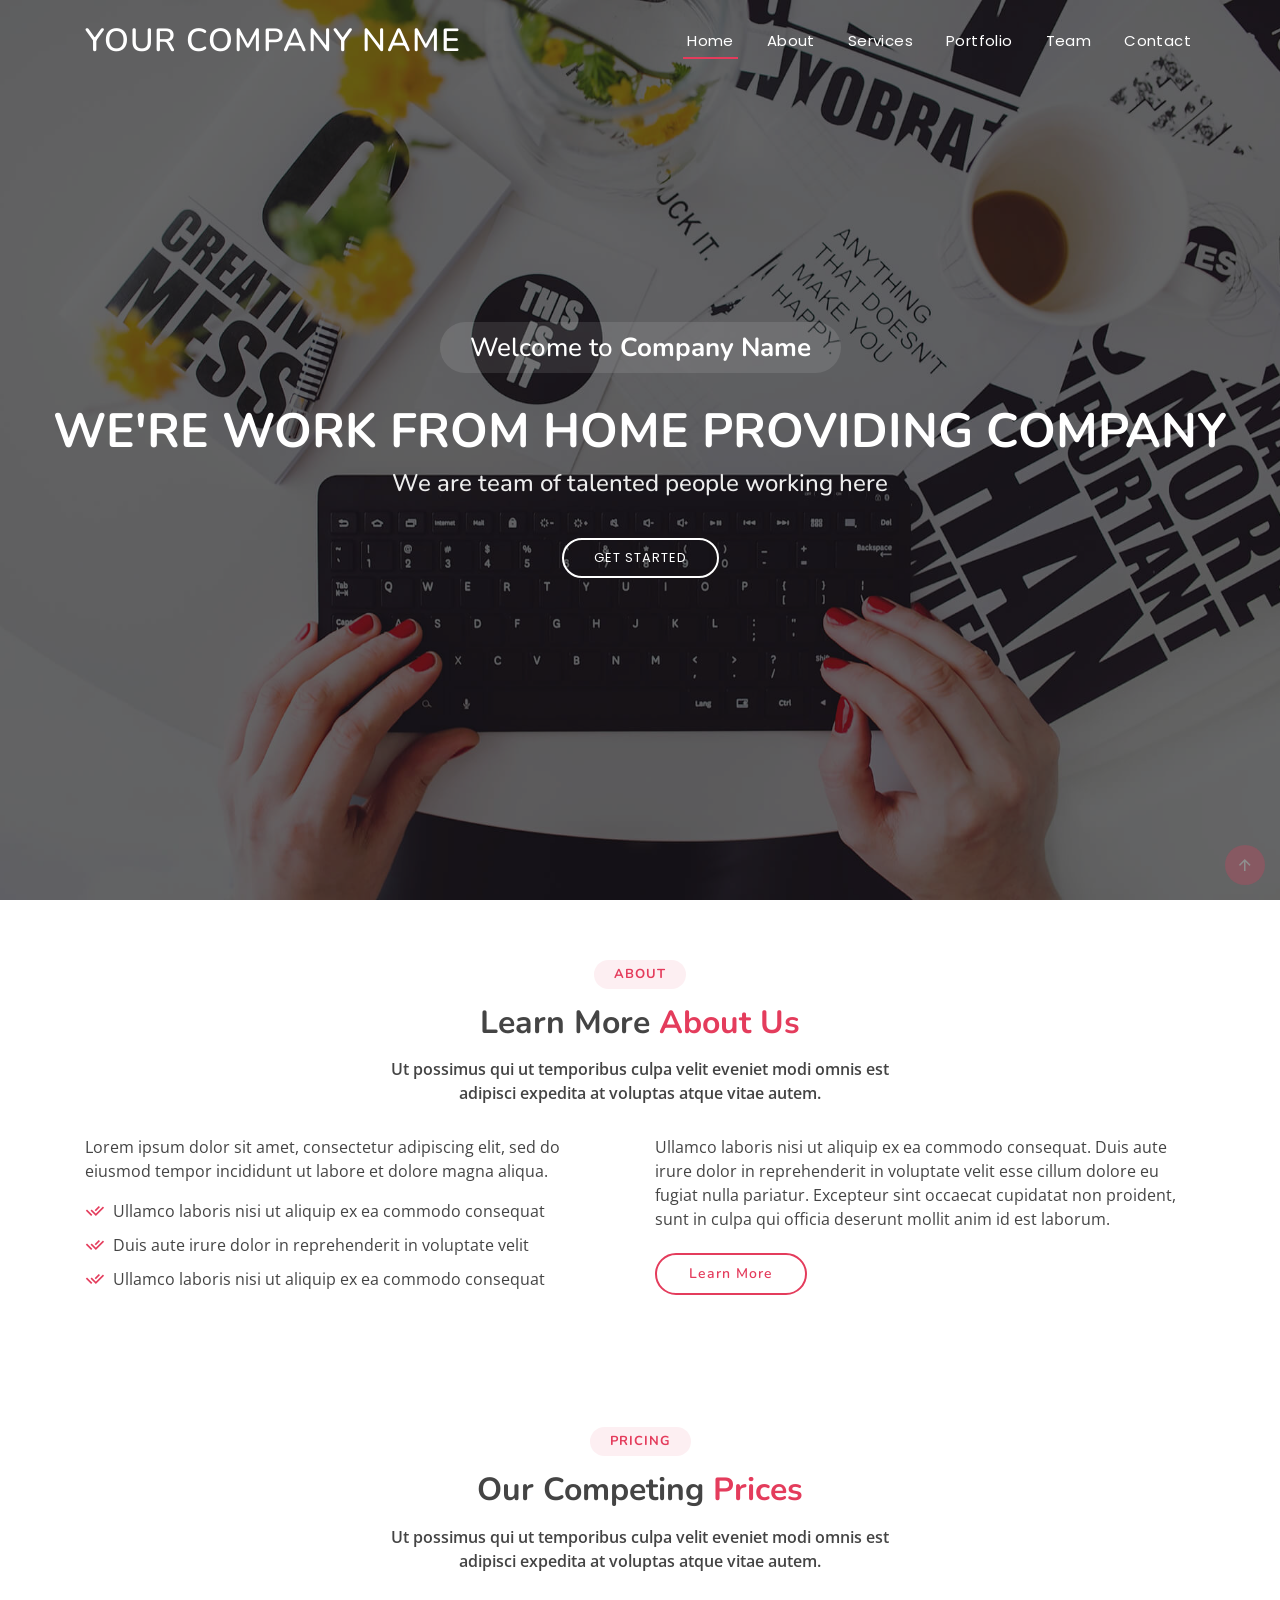
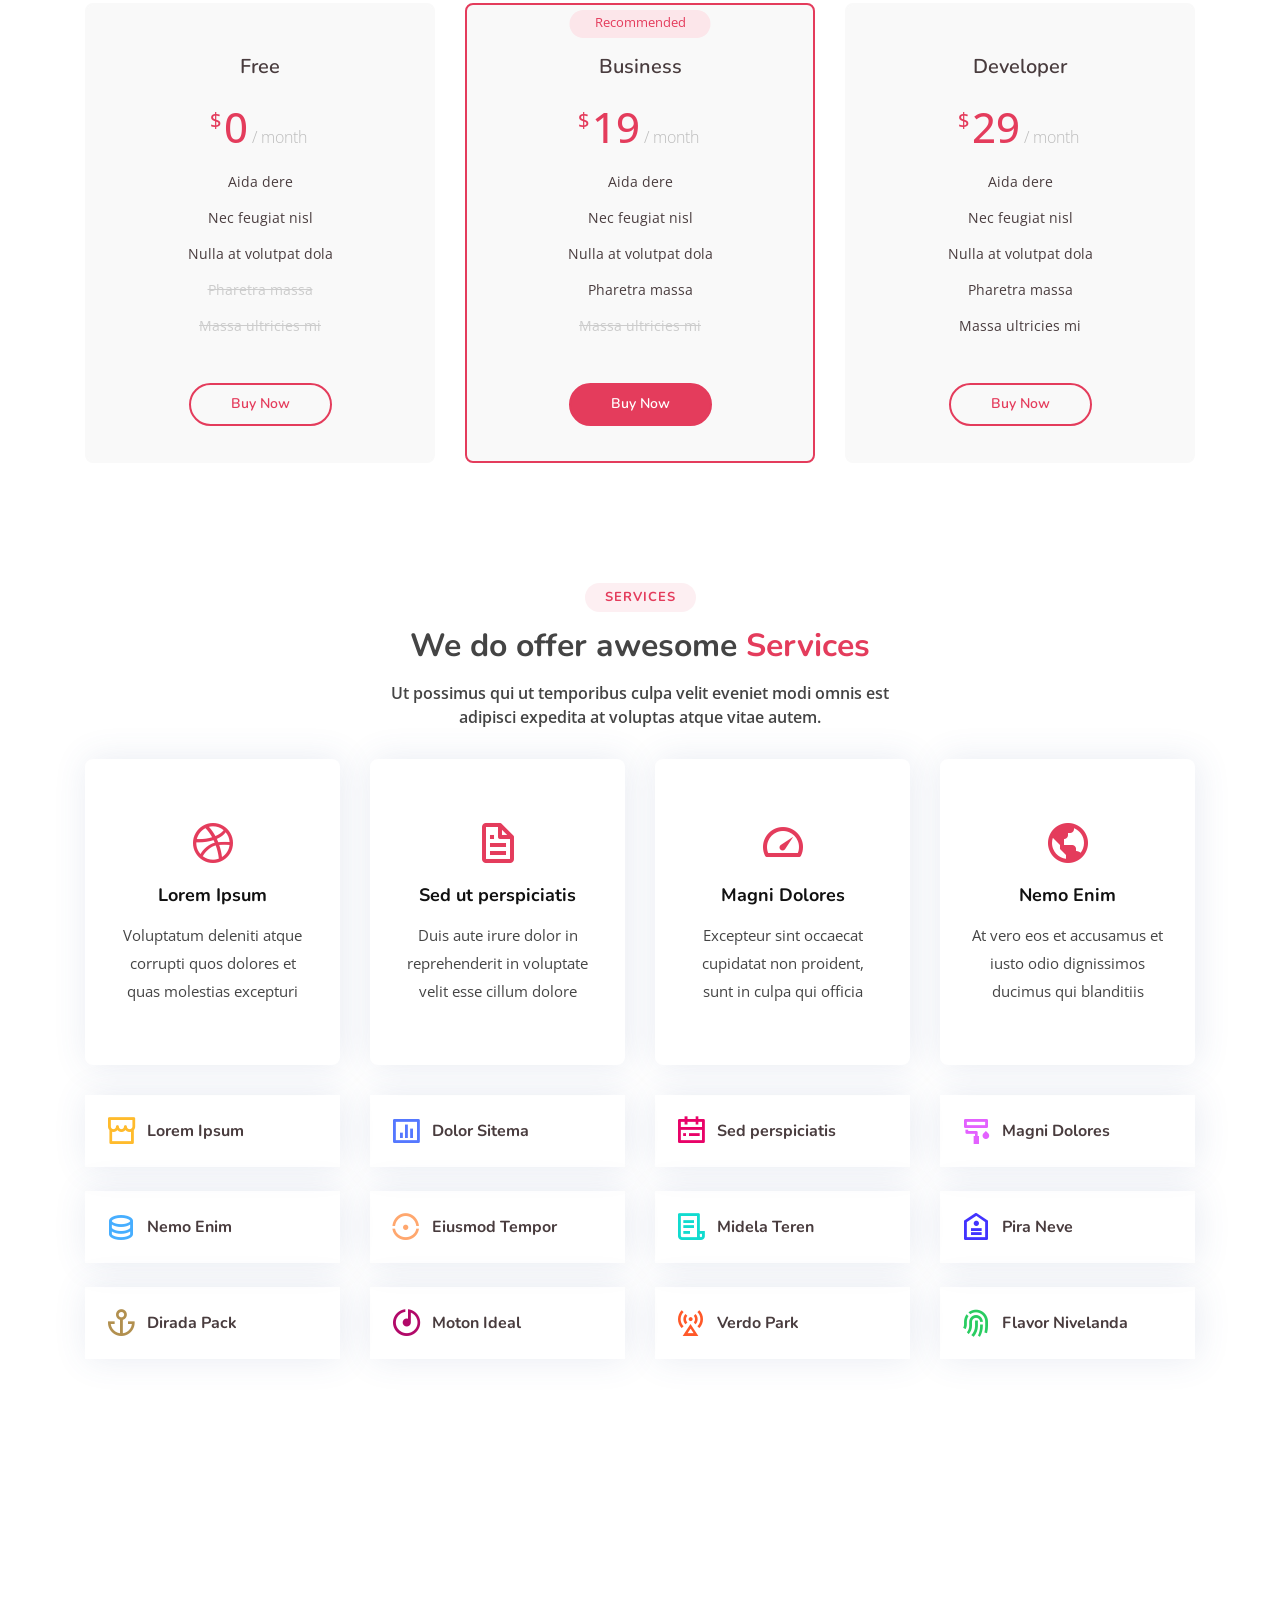
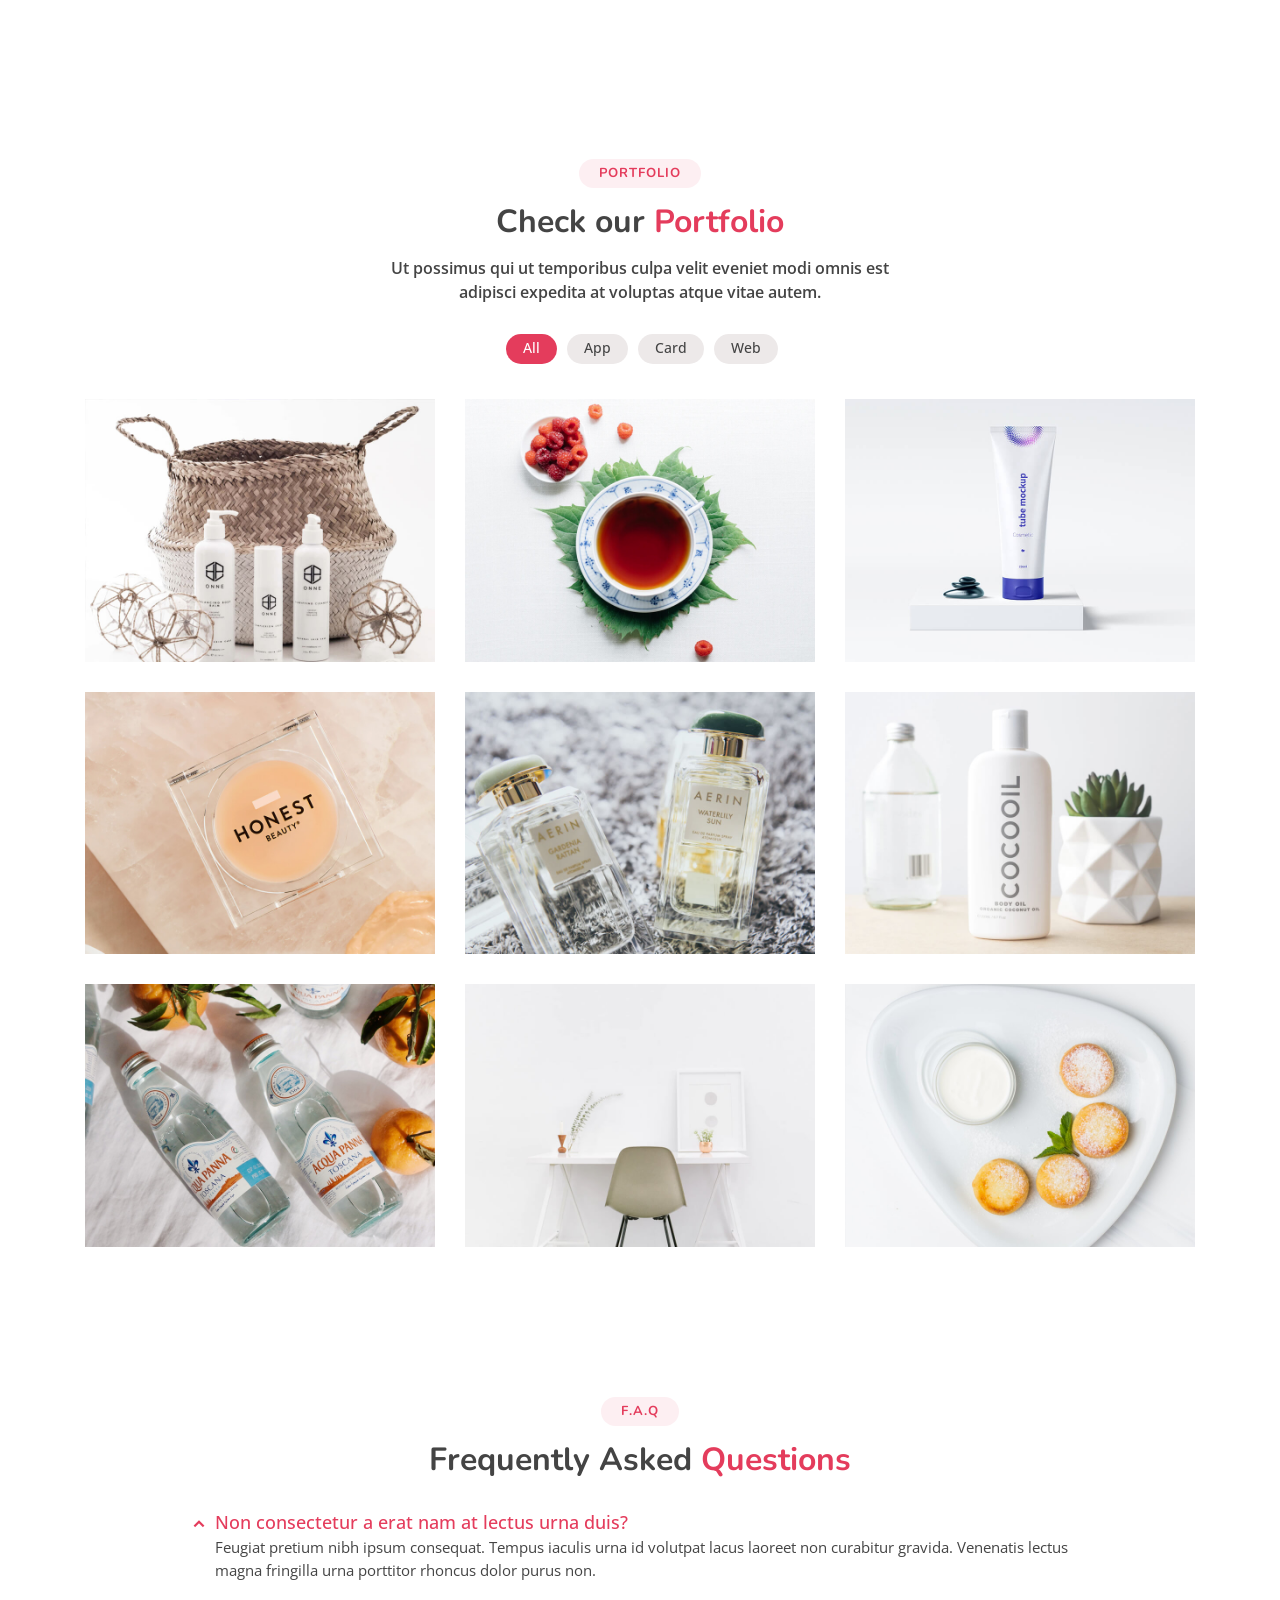
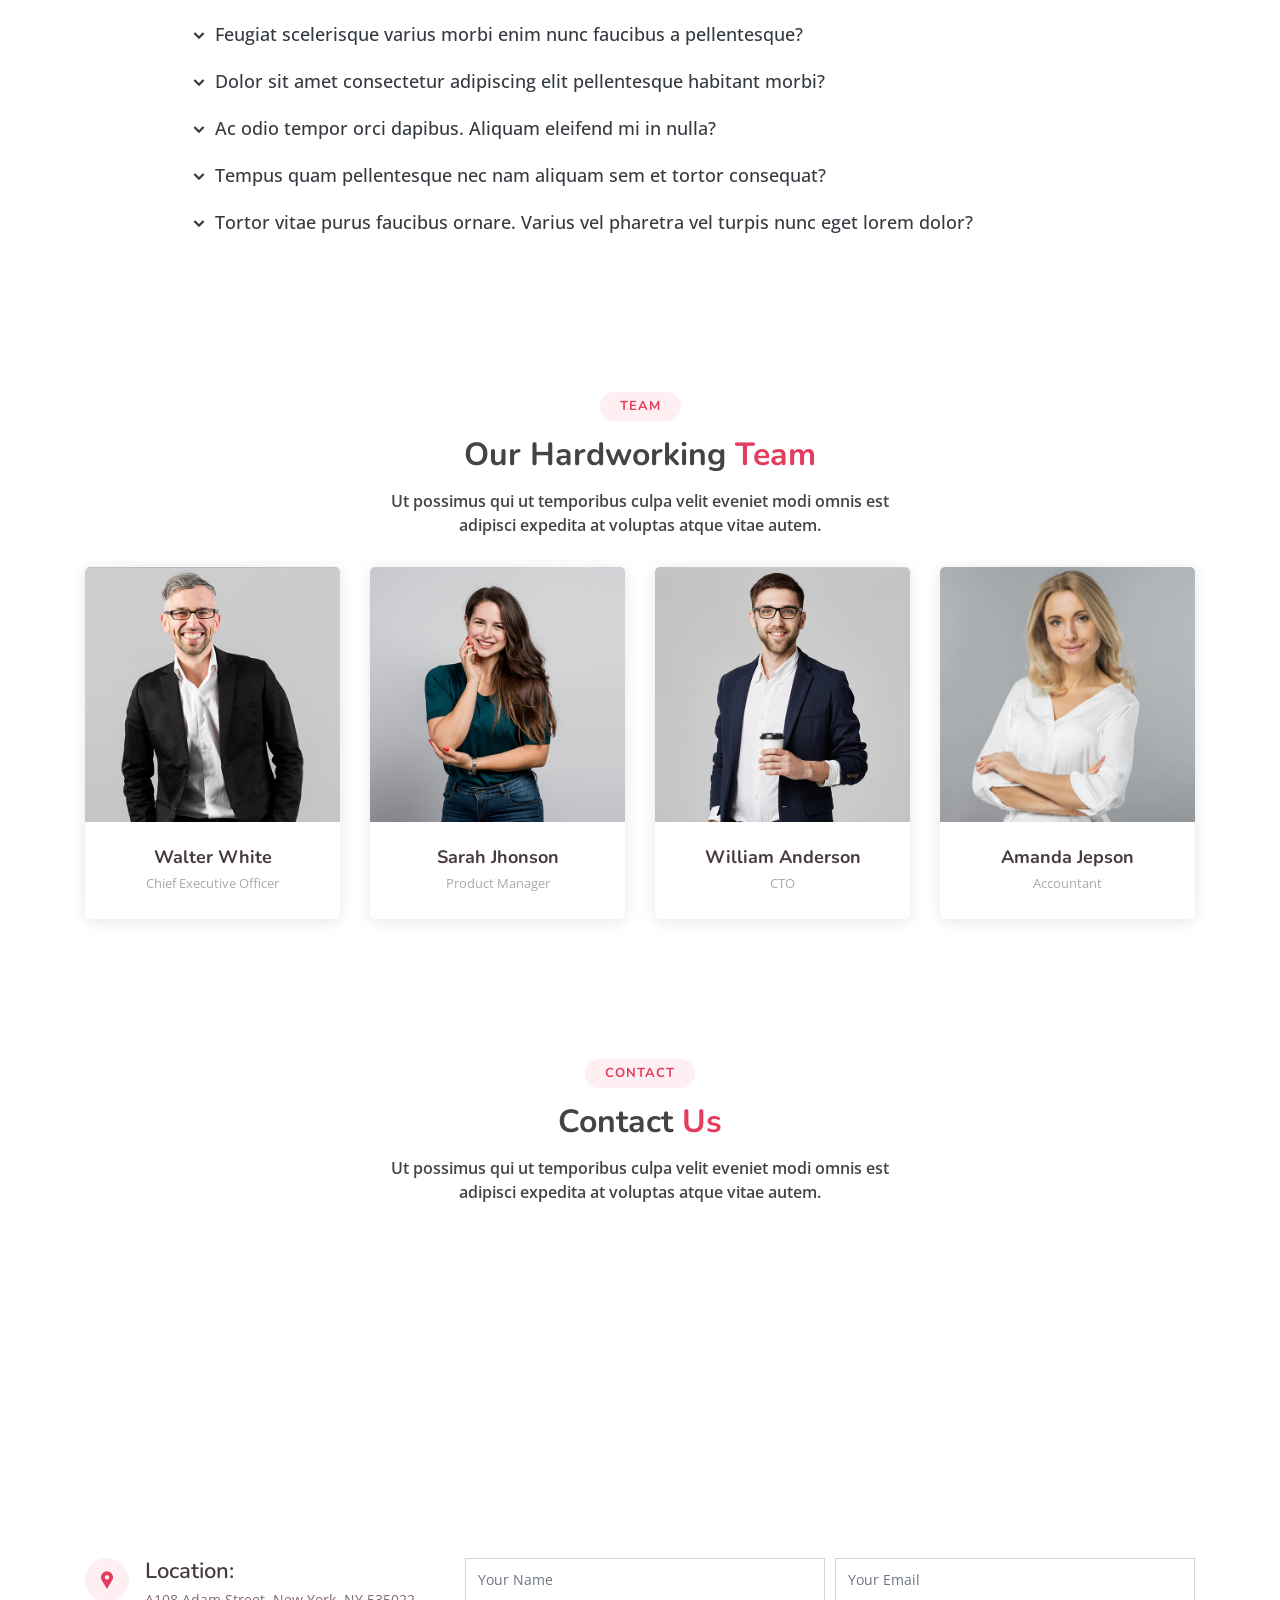
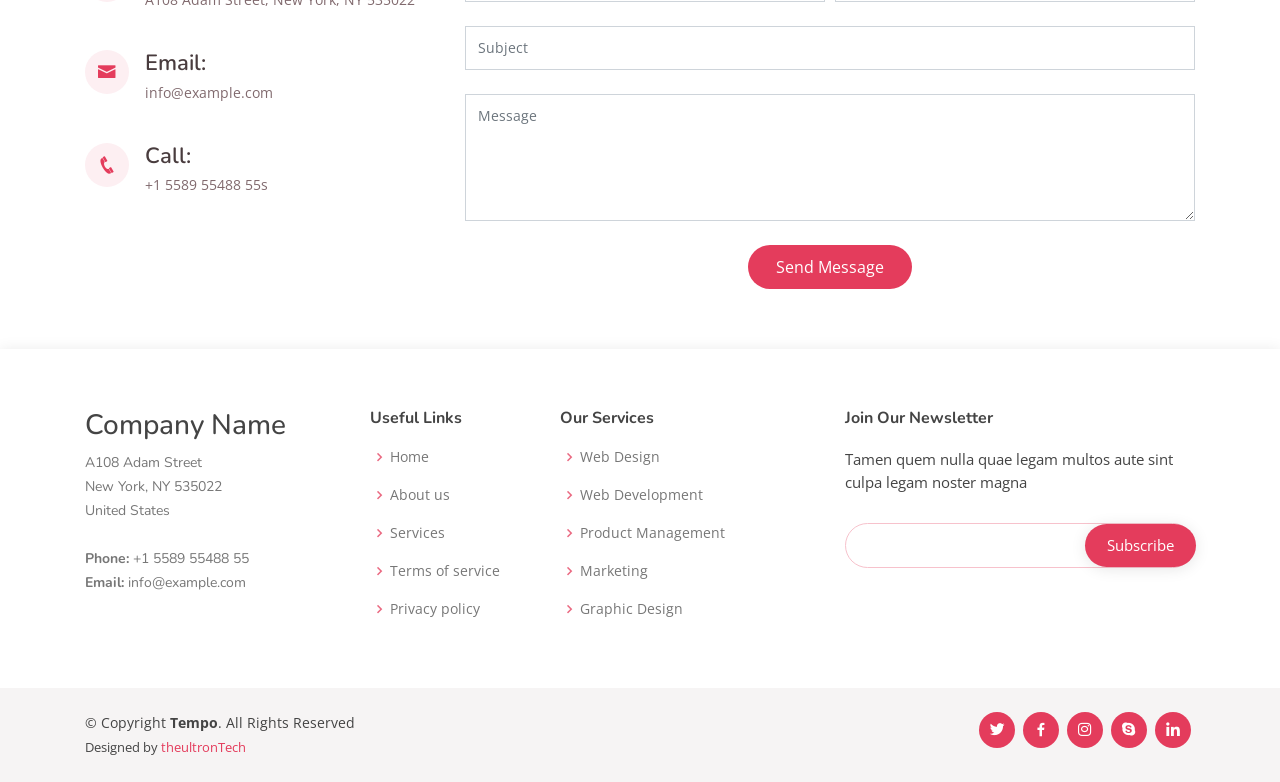
==== commit 2ff3e69c: "Shuban Removal & Jaganathan Demo" ====
--- a/index.html
+++ b/index.html
@@ -1,956 +1,793 @@
-<!doctype html>
-<html class="no-js" lang="zxx">
+<!DOCTYPE html>
+<html lang="en">
 
 <head>
     <meta charset="utf-8">
-    <meta http-equiv="x-ua-compatible" content="ie=edge">
-    <title>Shuban Medicals | HomePage</title>
-    <meta name="description" content="">
-    <meta name="viewport" content="width=device-width, initial-scale=1">
-    <!-- <link rel="manifest" href="site.webmanifest"> -->
-    <link rel="shortcut icon" type="image/x-icon" href="assets/img/favicon.ico">
-
-    <!-- CSS here -->
-    <link rel="stylesheet" href="assets/css/bootstrap.min.css">
-    <link rel="stylesheet" href="assets/css/owl.carousel.min.css">
-    <link rel="stylesheet" href="assets/css/slicknav.css">
-    <link rel="stylesheet" href="assets/css/flaticon.css">
-    <link rel="stylesheet" href="assets/css/progressbar_barfiller.css">
-    <link rel="stylesheet" href="assets/css/gijgo.css">
-    <link rel="stylesheet" href="assets/css/animate.min.css">
-    <link rel="stylesheet" href="assets/css/animated-headline.css">
-    <link rel="stylesheet" href="assets/css/magnific-popup.css">
-    <link rel="stylesheet" href="assets/css/fontawesome-all.min.css">
-    <link rel="stylesheet" href="assets/css/themify-icons.css">
-    <link rel="stylesheet" href="assets/css/slick.css">
-    <link rel="stylesheet" href="assets/css/nice-select.css">
-    <link rel="stylesheet" href="assets/css/style.css">
-    <link rel="stylesheet" href="assets/css/custom.css">
+    <meta content="width=device-width, initial-scale=1.0" name="viewport">
+
+    <title>Your Company Name - Home</title>
+    <meta content="" name="description">
+    <meta content="" name="keywords">
+
+    <!-- Favicons -->
+    <link href="assets/img/favicon.png" rel="icon">
+    <link href="assets/img/apple-touch-icon.png" rel="apple-touch-icon">
+
+    <!-- Google Fonts -->
+    <link href="https://fonts.googleapis.com/css?family=Open+Sans:300,300i,400,400i,600,600i,700,700i|Nunito:300,300i,400,400i,600,600i,700,700i|Poppins:300,300i,400,400i,500,500i,600,600i,700,700i" rel="stylesheet">
+
+    <!-- Vendor CSS Files -->
+    <link href="assets/vendor/bootstrap/css/bootstrap.min.css" rel="stylesheet">
+    <link href="assets/vendor/icofont/icofont.min.css" rel="stylesheet">
+    <link href="assets/vendor/boxicons/css/boxicons.min.css" rel="stylesheet">
+    <link href="assets/vendor/remixicon/remixicon.css" rel="stylesheet">
+    <link href="assets/vendor/venobox/venobox.css" rel="stylesheet">
+    <link href="assets/vendor/owl.carousel/assets/owl.carousel.min.css" rel="stylesheet">
+
+    <!-- Template Main CSS File -->
+    <link href="assets/css/style.css" rel="stylesheet">
 
 </head>
 
 <body>
-    <!-- ? Preloader Start -->
-    <div id="preloader-active">
-        <div class="preloader d-flex align-items-center justify-content-center">
-            <div class="preloader-inner position-relative">
-                <div class="preloader-circle"></div>
-                <div class="preloader-img pere-text">
-                    <img src="assets/img/logo/loder.png" alt="">
-                </div>
-            </div>
+
+    <!-- ======= Header ======= -->
+    <header id="header" class="fixed-top ">
+        <div class="container d-flex align-items-center">
+
+            <h1 class="logo mr-auto"><a href="index.html">Your Company Name</a></h1>
+            <!-- Uncomment below if you prefer to use an image logo -->
+            <!-- <a href="index.html" class="logo mr-auto"><img src="assets/img/logo.png" alt="" class="img-fluid"></a>-->
+
+            <nav class="nav-menu d-none d-lg-block">
+                <ul>
+                    <li class="active"><a href="index.html">Home</a></li>
+                    <li><a href="#about">About</a></li>
+                    <li><a href="#services">Services</a></li>
+                    <li><a href="#portfolio">Portfolio</a></li>
+                    <li><a href="#team">Team</a></li>
+                    <!-- <li><a href="blog.html">Blog</a></li> -->
+                    <!-- <li class="drop-down"><a href="">Drop Down</a>
+            <ul>
+              <li><a href="#">Drop Down 1</a></li>
+              <li class="drop-down"><a href="#">Deep Drop Down</a>
+                <ul>
+                  <li><a href="#">Deep Drop Down 1</a></li>
+                  <li><a href="#">Deep Drop Down 2</a></li>
+                  <li><a href="#">Deep Drop Down 3</a></li>
+                  <li><a href="#">Deep Drop Down 4</a></li>
+                  <li><a href="#">Deep Drop Down 5</a></li>
+                </ul>
+              </li>
+              <li><a href="#">Drop Down 2</a></li>
+              <li><a href="#">Drop Down 3</a></li>
+              <li><a href="#">Drop Down 4</a></li>
+            </ul>
+          </li> -->
+                    <li><a href="#contact">Contact</a></li>
+
+                </ul>
+            </nav>
+            <!-- .nav-menu -->
+
         </div>
-    </div>
-    <!-- Preloader Start -->
-    <header>
-        <!-- Header Start -->
-        <div class="header-area header-transparent">
-            <div class="main-header ">
-                <div class="header-bottom  header-sticky">
-                    <div class="container-fluid">
-                        <div class="row align-items-center">
-                            <!-- Logo -->
-                            <div class="col-xl-2 col-lg-2">
-                                <div class="logo">
-                                    <a href="index.html"><img src="assets/img/logo/logo.png" alt=""></a>
+    </header>
+    <!-- End Header -->
+
+    <!-- ======= Hero Section ======= -->
+    <section id="hero">
+        <div class="hero-container">
+            <h3>Welcome to <strong>Company Name</strong></h3>
+            <h1>We're Work From Home Providing Company</h1>
+            <h2>We are team of talented people working here</h2>
+            <a href="#about" class="btn-get-started scrollto">Get Started</a>
+        </div>
+    </section>
+    <!-- End Hero -->
+
+    <main id="main">
+
+        <!-- ======= About Section ======= -->
+        <section id="about" class="about">
+            <div class="container">
+
+                <div class="section-title">
+                    <h2>About</h2>
+                    <h3>Learn More <span>About Us</span></h3>
+                    <p>Ut possimus qui ut temporibus culpa velit eveniet modi omnis est adipisci expedita at voluptas atque vitae autem.</p>
+                </div>
+
+                <div class="row content">
+                    <div class="col-lg-6">
+                        <p>
+                            Lorem ipsum dolor sit amet, consectetur adipiscing elit, sed do eiusmod tempor incididunt ut labore et dolore magna aliqua.
+                        </p>
+                        <ul>
+                            <li><i class="ri-check-double-line"></i> Ullamco laboris nisi ut aliquip ex ea commodo consequat</li>
+                            <li><i class="ri-check-double-line"></i> Duis aute irure dolor in reprehenderit in voluptate velit</li>
+                            <li><i class="ri-check-double-line"></i> Ullamco laboris nisi ut aliquip ex ea commodo consequat</li>
+                        </ul>
+                    </div>
+                    <div class="col-lg-6 pt-4 pt-lg-0">
+                        <p>
+                            Ullamco laboris nisi ut aliquip ex ea commodo consequat. Duis aute irure dolor in reprehenderit in voluptate velit esse cillum dolore eu fugiat nulla pariatur. Excepteur sint occaecat cupidatat non proident, sunt in culpa qui officia deserunt mollit anim
+                            id est laborum.
+                        </p>
+                        <a href="#" class="btn-learn-more">Learn More</a>
+                    </div>
+                </div>
+
+            </div>
+        </section>
+        <!-- End About Section -->
+
+
+        <!-- ======= Pricing Section ======= -->
+        <section id="pricing" class="pricing">
+            <div class="container">
+
+                <div class="section-title">
+                    <h2>Pricing</h2>
+                    <h3>Our Competing <span>Prices</span></h3>
+                    <p>Ut possimus qui ut temporibus culpa velit eveniet modi omnis est adipisci expedita at voluptas atque vitae autem.</p>
+                </div>
+
+                <div class="row">
+
+                    <div class="col-lg-4 col-md-6">
+                        <div class="box">
+                            <h3>Free</h3>
+                            <h4><sup>$</sup>0<span> / month</span></h4>
+                            <ul>
+                                <li>Aida dere</li>
+                                <li>Nec feugiat nisl</li>
+                                <li>Nulla at volutpat dola</li>
+                                <li class="na">Pharetra massa</li>
+                                <li class="na">Massa ultricies mi</li>
+                            </ul>
+                            <div class="btn-wrap">
+                                <a href="#" class="btn-buy">Buy Now</a>
+                            </div>
+                        </div>
+                    </div>
+
+                    <div class="col-lg-4 col-md-6 mt-4 mt-md-0">
+                        <div class="box recommended">
+                            <span class="recommended-badge">Recommended</span>
+                            <h3>Business</h3>
+                            <h4><sup>$</sup>19<span> / month</span></h4>
+                            <ul>
+                                <li>Aida dere</li>
+                                <li>Nec feugiat nisl</li>
+                                <li>Nulla at volutpat dola</li>
+                                <li>Pharetra massa</li>
+                                <li class="na">Massa ultricies mi</li>
+                            </ul>
+                            <div class="btn-wrap">
+                                <a href="#" class="btn-buy">Buy Now</a>
+                            </div>
+                        </div>
+                    </div>
+
+                    <div class="col-lg-4 col-md-6 mt-4 mt-lg-0">
+                        <div class="box">
+                            <h3>Developer</h3>
+                            <h4><sup>$</sup>29<span> / month</span></h4>
+                            <ul>
+                                <li>Aida dere</li>
+                                <li>Nec feugiat nisl</li>
+                                <li>Nulla at volutpat dola</li>
+                                <li>Pharetra massa</li>
+                                <li>Massa ultricies mi</li>
+                            </ul>
+                            <div class="btn-wrap">
+                                <a href="#" class="btn-buy">Buy Now</a>
+                            </div>
+                        </div>
+                    </div>
+
+                </div>
+
+            </div>
+        </section>
+        <!-- End Pricing Section -->
+
+        <!-- ======= Services Section ======= -->
+        <section id="services" class="services">
+            <div class="container">
+
+                <div class="section-title">
+                    <h2>Services</h2>
+                    <h3>We do offer awesome <span>Services</span></h3>
+                    <p>Ut possimus qui ut temporibus culpa velit eveniet modi omnis est adipisci expedita at voluptas atque vitae autem.</p>
+                </div>
+
+                <div class="row">
+                    <div class="col-md-6 col-lg-3 d-flex align-items-stretch mb-5 mb-lg-0">
+                        <div class="icon-box">
+                            <div class="icon"><i class="bx bxl-dribbble"></i></div>
+                            <h4 class="title"><a href="">Lorem Ipsum</a></h4>
+                            <p class="description">Voluptatum deleniti atque corrupti quos dolores et quas molestias excepturi</p>
+                        </div>
+                    </div>
+
+                    <div class="col-md-6 col-lg-3 d-flex align-items-stretch mb-5 mb-lg-0">
+                        <div class="icon-box">
+                            <div class="icon"><i class="bx bx-file"></i></div>
+                            <h4 class="title"><a href="">Sed ut perspiciatis</a></h4>
+                            <p class="description">Duis aute irure dolor in reprehenderit in voluptate velit esse cillum dolore</p>
+                        </div>
+                    </div>
+
+                    <div class="col-md-6 col-lg-3 d-flex align-items-stretch mb-5 mb-lg-0">
+                        <div class="icon-box">
+                            <div class="icon"><i class="bx bx-tachometer"></i></div>
+                            <h4 class="title"><a href="">Magni Dolores</a></h4>
+                            <p class="description">Excepteur sint occaecat cupidatat non proident, sunt in culpa qui officia</p>
+                        </div>
+                    </div>
+
+                    <div class="col-md-6 col-lg-3 d-flex align-items-stretch mb-5 mb-lg-0">
+                        <div class="icon-box">
+                            <div class="icon"><i class="bx bx-world"></i></div>
+                            <h4 class="title"><a href="">Nemo Enim</a></h4>
+                            <p class="description">At vero eos et accusamus et iusto odio dignissimos ducimus qui blanditiis</p>
+                        </div>
+                    </div>
+
+                </div>
+
+            </div>
+        </section>
+        <!-- End Services Section -->
+
+        <!-- ======= Features Section ======= -->
+        <section id="features" class="features">
+            <div class="container">
+
+                <div class="row">
+                    <div class="col-lg-3 col-md-4 col-6 col-6">
+                        <div class="icon-box">
+                            <i class="ri-store-line" style="color: #ffbb2c;"></i>
+                            <h3><a href="">Lorem Ipsum</a></h3>
+                        </div>
+                    </div>
+                    <div class="col-lg-3 col-md-4 col-6">
+                        <div class="icon-box">
+                            <i class="ri-bar-chart-box-line" style="color: #5578ff;"></i>
+                            <h3><a href="">Dolor Sitema</a></h3>
+                        </div>
+                    </div>
+                    <div class="col-lg-3 col-md-4 col-6 mt-4 mt-md-0">
+                        <div class="icon-box">
+                            <i class="ri-calendar-todo-line" style="color: #e80368;"></i>
+                            <h3><a href="">Sed perspiciatis</a></h3>
+                        </div>
+                    </div>
+                    <div class="col-lg-3 col-md-4 col-6 mt-4 mt-lg-0">
+                        <div class="icon-box">
+                            <i class="ri-paint-brush-line" style="color: #e361ff;"></i>
+                            <h3><a href="">Magni Dolores</a></h3>
+                        </div>
+                    </div>
+                    <div class="col-lg-3 col-md-4 col-6 mt-4">
+                        <div class="icon-box">
+                            <i class="ri-database-2-line" style="color: #47aeff;"></i>
+                            <h3><a href="">Nemo Enim</a></h3>
+                        </div>
+                    </div>
+                    <div class="col-lg-3 col-md-4 col-6 mt-4">
+                        <div class="icon-box">
+                            <i class="ri-gradienter-line" style="color: #ffa76e;"></i>
+                            <h3><a href="">Eiusmod Tempor</a></h3>
+                        </div>
+                    </div>
+                    <div class="col-lg-3 col-md-4 col-6 mt-4">
+                        <div class="icon-box">
+                            <i class="ri-file-list-3-line" style="color: #11dbcf;"></i>
+                            <h3><a href="">Midela Teren</a></h3>
+                        </div>
+                    </div>
+                    <div class="col-lg-3 col-md-4 col-6 mt-4">
+                        <div class="icon-box">
+                            <i class="ri-price-tag-2-line" style="color: #4233ff;"></i>
+                            <h3><a href="">Pira Neve</a></h3>
+                        </div>
+                    </div>
+                    <div class="col-lg-3 col-md-4 col-6 mt-4">
+                        <div class="icon-box">
+                            <i class="ri-anchor-line" style="color: #b2904f;"></i>
+                            <h3><a href="">Dirada Pack</a></h3>
+                        </div>
+                    </div>
+                    <div class="col-lg-3 col-md-4 col-6 mt-4">
+                        <div class="icon-box">
+                            <i class="ri-disc-line" style="color: #b20969;"></i>
+                            <h3><a href="">Moton Ideal</a></h3>
+                        </div>
+                    </div>
+                    <div class="col-lg-3 col-md-4 col-6 mt-4">
+                        <div class="icon-box">
+                            <i class="ri-base-station-line" style="color: #ff5828;"></i>
+                            <h3><a href="">Verdo Park</a></h3>
+                        </div>
+                    </div>
+                    <div class="col-lg-3 col-md-4 col-6 mt-4">
+                        <div class="icon-box">
+                            <i class="ri-fingerprint-line" style="color: #29cc61;"></i>
+                            <h3><a href="">Flavor Nivelanda</a></h3>
+                        </div>
+                    </div>
+                </div>
+
+            </div>
+        </section>
+        <!-- End Features Section -->
+
+        <!-- ======= Cta Section ======= -->
+        <section id="cta" class="cta">
+            <div class="container">
+
+                <div class="text-center">
+                    <h3>Call To Action</h3>
+                    <p> Duis aute irure dolor in reprehenderit in voluptate velit esse cillum dolore eu fugiat nulla pariatur. Excepteur sint occaecat cupidatat non proident, sunt in culpa qui officia deserunt mollit anim id est laborum.</p>
+                    <a class="cta-btn" href="#">Call To Action</a>
+                </div>
+
+            </div>
+        </section>
+        <!-- End Cta Section -->
+
+        <!-- ======= Portfolio Section ======= -->
+        <section id="portfolio" class="portfolio">
+            <div class="container">
+
+                <div class="section-title">
+                    <h2>Portfolio</h2>
+                    <h3>Check our <span>Portfolio</span></h3>
+                    <p>Ut possimus qui ut temporibus culpa velit eveniet modi omnis est adipisci expedita at voluptas atque vitae autem.</p>
+                </div>
+
+                <div class="row">
+                    <div class="col-lg-12 d-flex justify-content-center">
+                        <ul id="portfolio-flters">
+                            <li data-filter="*" class="filter-active">All</li>
+                            <li data-filter=".filter-app">App</li>
+                            <li data-filter=".filter-card">Card</li>
+                            <li data-filter=".filter-web">Web</li>
+                        </ul>
+                    </div>
+                </div>
+
+                <div class="row portfolio-container">
+
+                    <div class="col-lg-4 col-md-6 portfolio-item filter-app">
+                        <img src="assets/img/portfolio/portfolio-1.jpg" class="img-fluid" alt="">
+                        <div class="portfolio-info">
+                            <h4>App 1</h4>
+                            <p>App</p>
+                            <a href="assets/img/portfolio/portfolio-1.jpg" data-gall="portfolioGallery" class="venobox preview-link" title="App 1"><i class="bx bx-plus"></i></a>
+                            <a href="portfolio-details.html" class="details-link" title="More Details"><i class="bx bx-link"></i></a>
+                        </div>
+                    </div>
+
+                    <div class="col-lg-4 col-md-6 portfolio-item filter-web">
+                        <img src="assets/img/portfolio/portfolio-2.jpg" class="img-fluid" alt="">
+                        <div class="portfolio-info">
+                            <h4>Web 3</h4>
+                            <p>Web</p>
+                            <a href="assets/img/portfolio/portfolio-2.jpg" data-gall="portfolioGallery" class="venobox preview-link" title="Web 3"><i class="bx bx-plus"></i></a>
+                            <a href="portfolio-details.html" class="details-link" title="More Details"><i class="bx bx-link"></i></a>
+                        </div>
+                    </div>
+
+                    <div class="col-lg-4 col-md-6 portfolio-item filter-app">
+                        <img src="assets/img/portfolio/portfolio-3.jpg" class="img-fluid" alt="">
+                        <div class="portfolio-info">
+                            <h4>App 2</h4>
+                            <p>App</p>
+                            <a href="assets/img/portfolio/portfolio-3.jpg" data-gall="portfolioGallery" class="venobox preview-link" title="App 2"><i class="bx bx-plus"></i></a>
+                            <a href="portfolio-details.html" class="details-link" title="More Details"><i class="bx bx-link"></i></a>
+                        </div>
+                    </div>
+
+                    <div class="col-lg-4 col-md-6 portfolio-item filter-card">
+                        <img src="assets/img/portfolio/portfolio-4.jpg" class="img-fluid" alt="">
+                        <div class="portfolio-info">
+                            <h4>Card 2</h4>
+                            <p>Card</p>
+                            <a href="assets/img/portfolio/portfolio-4.jpg" data-gall="portfolioGallery" class="venobox preview-link" title="Card 2"><i class="bx bx-plus"></i></a>
+                            <a href="portfolio-details.html" class="details-link" title="More Details"><i class="bx bx-link"></i></a>
+                        </div>
+                    </div>
+
+                    <div class="col-lg-4 col-md-6 portfolio-item filter-web">
+                        <img src="assets/img/portfolio/portfolio-5.jpg" class="img-fluid" alt="">
+                        <div class="portfolio-info">
+                            <h4>Web 2</h4>
+                            <p>Web</p>
+                            <a href="assets/img/portfolio/portfolio-5.jpg" data-gall="portfolioGallery" class="venobox preview-link" title="Web 2"><i class="bx bx-plus"></i></a>
+                            <a href="portfolio-details.html" class="details-link" title="More Details"><i class="bx bx-link"></i></a>
+                        </div>
+                    </div>
+
+                    <div class="col-lg-4 col-md-6 portfolio-item filter-app">
+                        <img src="assets/img/portfolio/portfolio-6.jpg" class="img-fluid" alt="">
+                        <div class="portfolio-info">
+                            <h4>App 3</h4>
+                            <p>App</p>
+                            <a href="assets/img/portfolio/portfolio-6.jpg" data-gall="portfolioGallery" class="venobox preview-link" title="App 3"><i class="bx bx-plus"></i></a>
+                            <a href="portfolio-details.html" class="details-link" title="More Details"><i class="bx bx-link"></i></a>
+                        </div>
+                    </div>
+
+                    <div class="col-lg-4 col-md-6 portfolio-item filter-card">
+                        <img src="assets/img/portfolio/portfolio-7.jpg" class="img-fluid" alt="">
+                        <div class="portfolio-info">
+                            <h4>Card 1</h4>
+                            <p>Card</p>
+                            <a href="assets/img/portfolio/portfolio-7.jpg" data-gall="portfolioGallery" class="venobox preview-link" title="Card 1"><i class="bx bx-plus"></i></a>
+                            <a href="portfolio-details.html" class="details-link" title="More Details"><i class="bx bx-link"></i></a>
+                        </div>
+                    </div>
+
+                    <div class="col-lg-4 col-md-6 portfolio-item filter-card">
+                        <img src="assets/img/portfolio/portfolio-8.jpg" class="img-fluid" alt="">
+                        <div class="portfolio-info">
+                            <h4>Card 3</h4>
+                            <p>Card</p>
+                            <a href="assets/img/portfolio/portfolio-8.jpg" data-gall="portfolioGallery" class="venobox preview-link" title="Card 3"><i class="bx bx-plus"></i></a>
+                            <a href="portfolio-details.html" class="details-link" title="More Details"><i class="bx bx-link"></i></a>
+                        </div>
+                    </div>
+
+                    <div class="col-lg-4 col-md-6 portfolio-item filter-web">
+                        <img src="assets/img/portfolio/portfolio-9.jpg" class="img-fluid" alt="">
+                        <div class="portfolio-info">
+                            <h4>Web 3</h4>
+                            <p>Web</p>
+                            <a href="assets/img/portfolio/portfolio-9.jpg" data-gall="portfolioGallery" class="venobox preview-link" title="Web 3"><i class="bx bx-plus"></i></a>
+                            <a href="portfolio-details.html" class="details-link" title="More Details"><i class="bx bx-link"></i></a>
+                        </div>
+                    </div>
+
+                </div>
+
+            </div>
+        </section>
+        <!-- End Portfolio Section -->
+
+
+        <!-- ======= F.A.Q Section ======= -->
+        <section id="faq" class="faq">
+            <div class="container">
+
+                <div class="section-title">
+                    <h2>F.A.Q</h2>
+                    <h3>Frequently Asked <span>Questions</span></h3>
+                </div>
+
+                <ul class="faq-list">
+
+                    <li>
+                        <a data-toggle="collapse" class="" href="#faq1">Non consectetur a erat nam at lectus urna duis? <i class="icofont-simple-up"></i></a>
+                        <div id="faq1" class="collapse show" data-parent=".faq-list">
+                            <p>
+                                Feugiat pretium nibh ipsum consequat. Tempus iaculis urna id volutpat lacus laoreet non curabitur gravida. Venenatis lectus magna fringilla urna porttitor rhoncus dolor purus non.
+                            </p>
+                        </div>
+                    </li>
+
+                    <li>
+                        <a data-toggle="collapse" href="#faq2" class="collapsed">Feugiat scelerisque varius morbi enim nunc faucibus a pellentesque? <i class="icofont-simple-up"></i></a>
+                        <div id="faq2" class="collapse" data-parent=".faq-list">
+                            <p>
+                                Dolor sit amet consectetur adipiscing elit pellentesque habitant morbi. Id interdum velit laoreet id donec ultrices. Fringilla phasellus faucibus scelerisque eleifend donec pretium. Est pellentesque elit ullamcorper dignissim. Mauris ultrices eros in
+                                cursus turpis massa tincidunt dui.
+                            </p>
+                        </div>
+                    </li>
+
+                    <li>
+                        <a data-toggle="collapse" href="#faq3" class="collapsed">Dolor sit amet consectetur adipiscing elit pellentesque habitant morbi? <i class="icofont-simple-up"></i></a>
+                        <div id="faq3" class="collapse" data-parent=".faq-list">
+                            <p>
+                                Eleifend mi in nulla posuere sollicitudin aliquam ultrices sagittis orci. Faucibus pulvinar elementum integer enim. Sem nulla pharetra diam sit amet nisl suscipit. Rutrum tellus pellentesque eu tincidunt. Lectus urna duis convallis convallis tellus. Urna
+                                molestie at elementum eu facilisis sed odio morbi quis
+                            </p>
+                        </div>
+                    </li>
+
+                    <li>
+                        <a data-toggle="collapse" href="#faq4" class="collapsed">Ac odio tempor orci dapibus. Aliquam eleifend mi in nulla? <i class="icofont-simple-up"></i></a>
+                        <div id="faq4" class="collapse" data-parent=".faq-list">
+                            <p>
+                                Dolor sit amet consectetur adipiscing elit pellentesque habitant morbi. Id interdum velit laoreet id donec ultrices. Fringilla phasellus faucibus scelerisque eleifend donec pretium. Est pellentesque elit ullamcorper dignissim. Mauris ultrices eros in
+                                cursus turpis massa tincidunt dui.
+                            </p>
+                        </div>
+                    </li>
+
+                    <li>
+                        <a data-toggle="collapse" href="#faq5" class="collapsed">Tempus quam pellentesque nec nam aliquam sem et tortor consequat? <i class="icofont-simple-up"></i></a>
+                        <div id="faq5" class="collapse" data-parent=".faq-list">
+                            <p>
+                                Molestie a iaculis at erat pellentesque adipiscing commodo. Dignissim suspendisse in est ante in. Nunc vel risus commodo viverra maecenas accumsan. Sit amet nisl suscipit adipiscing bibendum est. Purus gravida quis blandit turpis cursus in
+                            </p>
+                        </div>
+                    </li>
+
+                    <li>
+                        <a data-toggle="collapse" href="#faq6" class="collapsed">Tortor vitae purus faucibus ornare. Varius vel pharetra vel turpis nunc eget lorem dolor? <i class="icofont-simple-up"></i></a>
+                        <div id="faq6" class="collapse" data-parent=".faq-list">
+                            <p>
+                                Laoreet sit amet cursus sit amet dictum sit amet justo. Mauris vitae ultricies leo integer malesuada nunc vel. Tincidunt eget nullam non nisi est sit amet. Turpis nunc eget lorem dolor sed. Ut venenatis tellus in metus vulputate eu scelerisque. Pellentesque
+                                diam volutpat commodo sed egestas egestas fringilla phasellus faucibus. Nibh tellus molestie nunc non blandit massa enim nec.
+                            </p>
+                        </div>
+                    </li>
+
+                </ul>
+
+            </div>
+        </section>
+        <!-- End F.A.Q Section -->
+
+        <!-- ======= Team Section ======= -->
+        <section id="team" class="team">
+            <div class="container">
+
+                <div class="section-title">
+                    <h2>Team</h2>
+                    <h3>Our Hardworking <span>Team</span></h3>
+                    <p>Ut possimus qui ut temporibus culpa velit eveniet modi omnis est adipisci expedita at voluptas atque vitae autem.</p>
+                </div>
+
+                <div class="row">
+
+                    <div class="col-lg-3 col-md-6 d-flex align-items-stretch">
+                        <div class="member">
+                            <div class="member-img">
+                                <img src="assets/img/team/team-1.jpg" class="img-fluid" alt="">
+                                <div class="social">
+                                    <a href=""><i class="icofont-twitter"></i></a>
+                                    <a href=""><i class="icofont-facebook"></i></a>
+                                    <a href=""><i class="icofont-instagram"></i></a>
+                                    <a href=""><i class="icofont-linkedin"></i></a>
                                 </div>
                             </div>
-                            <div class="col-xl-10 col-lg-10">
-                                <div class="menu-wrapper d-flex align-items-center justify-content-end">
-                                    <!-- Main-menu -->
-                                    <div class="main-menu d-none d-lg-block">
-                                        <nav>
-                                            <ul id="navigation">
-                                                <li class="active"><a href="index.html">Home</a></li>
-                                                <li><a href="#">About</a></li>
-                                                <li><a href="products.html">Product Categories</a>
-                                                    <ul class="submenu">
-                                                        <li><a href="/products.html">Ayurvedha</a></li>
-                                                        <li><a href="/products.html">Women Care</a></li>
-                                                        <li><a href="/products.html">Health Devices</a></li>
-                                                        <li><a href="/products.html">Baby Care</a></li>
-                                                        <li><a href="/products.html">Home Essentials</a></li>
-                                                        <li><a href="/products.html">Personal Care</a></li>
-                                                        <li><a href="/products.html">Health & Nutrition</a></li>
-                                                        <li><a href="/products.html">OTC</a></li>
-                                                        <li><a href="/products.html">Holland & Barrett</a></li>
-
-                                                    </ul>
-                                                </li>
-                                                <!-- <li><a href="courses.html">Courses</a></li> -->
-                                                <!-- <li><a href="#">Blog</a>
-                                                    <ul class="submenu">
-                                                        <li><a href="blog.html">Blog</a></li>
-                                                        <li><a href="blog_details.html">Blog Details</a></li>
-                                                        <li><a href="elements.html">Element</a></li>
-                                                    </ul>
-                                                </li> -->
-                                                <li><a href="#">Contact</a></li>
-                                                <!-- Button -->
-                                                <!-- <li class="button-header margin-left "><a href="#" class="btn">Join</a></li>
-                                                <li class="button-header"><a href="login.html" class="btn btn3">Log in</a></li> -->
-                                            </ul>
-                                        </nav>
-                                    </div>
+                            <div class="member-info">
+                                <h4>Walter White</h4>
+                                <span>Chief Executive Officer</span>
+                            </div>
+                        </div>
+                    </div>
+
+                    <div class="col-lg-3 col-md-6 d-flex align-items-stretch">
+                        <div class="member">
+                            <div class="member-img">
+                                <img src="assets/img/team/team-2.jpg" class="img-fluid" alt="">
+                                <div class="social">
+                                    <a href=""><i class="icofont-twitter"></i></a>
+                                    <a href=""><i class="icofont-facebook"></i></a>
+                                    <a href=""><i class="icofont-instagram"></i></a>
+                                    <a href=""><i class="icofont-linkedin"></i></a>
                                 </div>
                             </div>
-                            <!-- Mobile Menu -->
-                            <div class="col-12">
-                                <div class="mobile_menu d-block d-lg-none"></div>
-                            </div>
-                        </div>
-                    </div>
+                            <div class="member-info">
+                                <h4>Sarah Jhonson</h4>
+                                <span>Product Manager</span>
+                            </div>
+                        </div>
+                    </div>
+
+                    <div class="col-lg-3 col-md-6 d-flex align-items-stretch">
+                        <div class="member">
+                            <div class="member-img">
+                                <img src="assets/img/team/team-3.jpg" class="img-fluid" alt="">
+                                <div class="social">
+                                    <a href=""><i class="icofont-twitter"></i></a>
+                                    <a href=""><i class="icofont-facebook"></i></a>
+                                    <a href=""><i class="icofont-instagram"></i></a>
+                                    <a href=""><i class="icofont-linkedin"></i></a>
+                                </div>
+                            </div>
+                            <div class="member-info">
+                                <h4>William Anderson</h4>
+                                <span>CTO</span>
+                            </div>
+                        </div>
+                    </div>
+
+                    <div class="col-lg-3 col-md-6 d-flex align-items-stretch">
+                        <div class="member">
+                            <div class="member-img">
+                                <img src="assets/img/team/team-4.jpg" class="img-fluid" alt="">
+                                <div class="social">
+                                    <a href=""><i class="icofont-twitter"></i></a>
+                                    <a href=""><i class="icofont-facebook"></i></a>
+                                    <a href=""><i class="icofont-instagram"></i></a>
+                                    <a href=""><i class="icofont-linkedin"></i></a>
+                                </div>
+                            </div>
+                            <div class="member-info">
+                                <h4>Amanda Jepson</h4>
+                                <span>Accountant</span>
+                            </div>
+                        </div>
+                    </div>
+
+                </div>
+
+            </div>
+        </section>
+        <!-- End Team Section -->
+
+        <!-- ======= Contact Section ======= -->
+        <section id="contact" class="contact">
+            <div class="container">
+
+                <div class="section-title">
+                    <h2>Contact</h2>
+                    <h3>Contact <span>Us</span></h3>
+                    <p>Ut possimus qui ut temporibus culpa velit eveniet modi omnis est adipisci expedita at voluptas atque vitae autem.</p>
+                </div>
+
+                <div>
+                    <iframe style="border:0; width: 100%; height: 270px;" src="https://www.google.com/maps/embed?pb=!1m14!1m8!1m3!1d12097.433213460943!2d-74.0062269!3d40.7101282!3m2!1i1024!2i768!4f13.1!3m3!1m2!1s0x0%3A0xb89d1fe6bc499443!2sDowntown+Conference+Center!5e0!3m2!1smk!2sbg!4v1539943755621"
+                        frameborder="0" allowfullscreen></iframe>
+                </div>
+
+                <div class="row mt-5">
+
+                    <div class="col-lg-4">
+                        <div class="info">
+                            <div class="address">
+                                <i class="icofont-google-map"></i>
+                                <h4>Location:</h4>
+                                <p>A108 Adam Street, New York, NY 535022</p>
+                            </div>
+
+                            <div class="email">
+                                <i class="icofont-envelope"></i>
+                                <h4>Email:</h4>
+                                <p>info@example.com</p>
+                            </div>
+
+                            <div class="phone">
+                                <i class="icofont-phone"></i>
+                                <h4>Call:</h4>
+                                <p>+1 5589 55488 55s</p>
+                            </div>
+
+                        </div>
+
+                    </div>
+
+                    <div class="col-lg-8 mt-5 mt-lg-0">
+
+                        <form action="forms/contact.php" method="post" role="form" class="php-email-form">
+                            <div class="form-row">
+                                <div class="col-md-6 form-group">
+                                    <input type="text" name="name" class="form-control" id="name" placeholder="Your Name" data-rule="minlen:4" data-msg="Please enter at least 4 chars" />
+                                    <div class="validate"></div>
+                                </div>
+                                <div class="col-md-6 form-group">
+                                    <input type="email" class="form-control" name="email" id="email" placeholder="Your Email" data-rule="email" data-msg="Please enter a valid email" />
+                                    <div class="validate"></div>
+                                </div>
+                            </div>
+                            <div class="form-group">
+                                <input type="text" class="form-control" name="subject" id="subject" placeholder="Subject" data-rule="minlen:4" data-msg="Please enter at least 8 chars of subject" />
+                                <div class="validate"></div>
+                            </div>
+                            <div class="form-group">
+                                <textarea class="form-control" name="message" rows="5" data-rule="required" data-msg="Please write something for us" placeholder="Message"></textarea>
+                                <div class="validate"></div>
+                            </div>
+                            <div class="mb-3">
+                                <div class="loading">Loading</div>
+                                <div class="error-message"></div>
+                                <div class="sent-message">Your message has been sent. Thank you!</div>
+                            </div>
+                            <div class="text-center"><button type="submit">Send Message</button></div>
+                        </form>
+
+                    </div>
+
+                </div>
+
+            </div>
+        </section>
+        <!-- End Contact Section -->
+
+    </main>
+    <!-- End #main -->
+
+    <!-- ======= Footer ======= -->
+    <footer id="footer">
+
+        <div class="footer-top">
+            <div class="container">
+                <div class="row">
+
+                    <div class="col-lg-3 col-md-6 footer-contact">
+                        <h3>Company Name</h3>
+                        <p>
+                            A108 Adam Street <br> New York, NY 535022<br> United States <br><br>
+                            <strong>Phone:</strong> +1 5589 55488 55<br>
+                            <strong>Email:</strong> info@example.com<br>
+                        </p>
+                    </div>
+
+                    <div class="col-lg-2 col-md-6 footer-links">
+                        <h4>Useful Links</h4>
+                        <ul>
+                            <li><i class="bx bx-chevron-right"></i> <a href="#">Home</a></li>
+                            <li><i class="bx bx-chevron-right"></i> <a href="#">About us</a></li>
+                            <li><i class="bx bx-chevron-right"></i> <a href="#">Services</a></li>
+                            <li><i class="bx bx-chevron-right"></i> <a href="#">Terms of service</a></li>
+                            <li><i class="bx bx-chevron-right"></i> <a href="#">Privacy policy</a></li>
+                        </ul>
+                    </div>
+
+                    <div class="col-lg-3 col-md-6 footer-links">
+                        <h4>Our Services</h4>
+                        <ul>
+                            <li><i class="bx bx-chevron-right"></i> <a href="#">Web Design</a></li>
+                            <li><i class="bx bx-chevron-right"></i> <a href="#">Web Development</a></li>
+                            <li><i class="bx bx-chevron-right"></i> <a href="#">Product Management</a></li>
+                            <li><i class="bx bx-chevron-right"></i> <a href="#">Marketing</a></li>
+                            <li><i class="bx bx-chevron-right"></i> <a href="#">Graphic Design</a></li>
+                        </ul>
+                    </div>
+
+                    <div class="col-lg-4 col-md-6 footer-newsletter">
+                        <h4>Join Our Newsletter</h4>
+                        <p>Tamen quem nulla quae legam multos aute sint culpa legam noster magna</p>
+                        <form action="" method="post">
+                            <input type="email" name="email"><input type="submit" value="Subscribe">
+                        </form>
+                    </div>
+
                 </div>
             </div>
         </div>
-        <!-- Header End -->
-    </header>
-    <main>
-        <!--? slider Area Start-->
-        <section class="slider-area ">
-            <div class="slider-active">
-                <!-- Single Slider -->
-                <div class="single-slider slider-height d-flex align-items-center">
-                    <div class="container">
-                        <div class="row">
-                            <div class="col-xl-6 col-lg-7 col-md-12">
-                                <div class="hero__caption">
-                                    <h1 data-animation="fadeInLeft" data-delay="0.2s">Shuban<br> Medicals</h1>
-                                    <p data-animation="fadeInLeft" data-delay="0.4s">A Moments of Caring Health at your<br> Door Step Adorning your Health Better</p>
-                                    <a href="#" class="btn hero-btn" data-animation="fadeInLeft" data-delay="0.7s">Explore Us</a>
-                                </div>
-                            </div>
-                        </div>
-                    </div>
-                </div>
-            </div>
-        </section>
-        <!-- ? services-area -->
-        <div class="services-area">
-            <div class="container">
-                <div class="row justify-content-sm-center">
-                    <div class="col-lg-4 col-md-6 col-sm-8">
-                        <div class="single-services mb-30">
-                            <div class="features-icon">
-                                <img src="assets/img/icon/icon1.svg" alt="">
-                            </div>
-                            <div class="features-caption">
-                                <h3>Quality Assured</h3>
-                                <p>The automated process all your website tasks.</p>
-                            </div>
-                        </div>
-                    </div>
-                    <div class="col-lg-4 col-md-6 col-sm-8">
-                        <div class="single-services mb-30">
-                            <div class="features-icon">
-                                <img src="assets/img/icon/icon2.svg" alt="">
-                            </div>
-                            <div class="features-caption">
-                                <h3>100% Genuine Medicine</h3>
-                                <p>The automated process all your website tasks.</p>
-                            </div>
-                        </div>
-                    </div>
-                    <div class="col-lg-4 col-md-6 col-sm-8">
-                        <div class="single-services mb-30">
-                            <div class="features-icon">
-                                <img src="assets/img/icon/icon3.svg" alt="">
-                            </div>
-                            <div class="features-caption">
-                                <h3>Fast Delivery</h3>
-                                <p>The automated process all your website tasks.</p>
-                            </div>
-                        </div>
-                    </div>
-                </div>
-            </div>
-        </div>
-        <!-- Courses area start -->
-        <div class="courses-area section-padding40 fix">
-            <div class="container">
-                <div class="row justify-content-center">
-                    <div class="col-xl-7 col-lg-8">
-                        <div class="section-tittle text-center mb-55">
-                            <h2>Our featured Products</h2>
-                        </div>
-                    </div>
-                </div>
-                <div class="courses-actives">
-                    <!-- Single -->
-                    <div class="properties pb-20">
-                        <div class="properties__card">
-                            <div class="properties__img overlay1">
-                                <a href="#"><img src="assets/img/custom/ayurveda.jpg" alt=""></a>
-                            </div>
-                            <div class="properties__caption">
-                                <p>User Experience</p>
-                                <h3><a href="#">Ayurveda</a></h3>
-                                <p>The automated process all your website tasks. Discover tools and techniques to engage effectively with vulnerable children and young people.
-
-                                </p>
-                                <div class="properties__footer d-flex justify-content-between align-items-center">
-                                    <div class="restaurant-name">
-                                        <div class="rating">
-                                            <i class="fas fa-star"></i>
-                                            <i class="fas fa-star"></i>
-                                            <i class="fas fa-star"></i>
-                                            <i class="fas fa-star"></i>
-                                            <i class="fas fa-star-half"></i>
-                                        </div>
-                                        <p><span>(4.5)</span> based on 120</p>
-                                    </div>
-                                    <div class="price">
-                                        <span>$135</span>
-                                    </div>
-                                </div>
-                                <a href="#" class="border-btn border-btn2">Find out more</a>
-                            </div>
-
-                        </div>
-                    </div>
-                    <!-- Single -->
-                    <!-- Single -->
-                    <div class="properties pb-20">
-                        <div class="properties__card">
-                            <div class="properties__img overlay1">
-                                <a href="#"><img src="assets/img/custom/womencare.jpg" alt=""></a>
-                            </div>
-                            <div class="properties__caption">
-                                <p>User Experience</p>
-                                <h3><a href="#">Women Care</a></h3>
-                                <p>The automated process all your website tasks. Discover tools and techniques to engage effectively with vulnerable children and young people.
-                                </p>
-                                <div class="properties__footer d-flex justify-content-between align-items-center">
-                                    <div class="restaurant-name">
-                                        <div class="rating">
-                                            <i class="fas fa-star"></i>
-                                            <i class="fas fa-star"></i>
-                                            <i class="fas fa-star"></i>
-                                            <i class="fas fa-star"></i>
-                                            <i class="fas fa-star-half"></i>
-                                        </div>
-                                        <p><span>(4.5)</span> based on 120</p>
-                                    </div>
-                                    <div class="price">
-                                        <span>$135</span>
-                                    </div>
-                                </div>
-                                <a href="#" class="border-btn border-btn2">Find out more</a>
-                            </div>
-                        </div>
-                    </div>
-                    <!-- Single -->
-                    <!-- Single -->
-                    <div class="properties pb-20">
-                        <div class="properties__card">
-                            <div class="properties__img overlay1">
-                                <a href="#"><img src="assets/img/custom/helathDevices.jpg" alt=""></a>
-                            </div>
-                            <div class="properties__caption">
-                                <p>User Experience</p>
-                                <h3><a href="#">Health Devices</a></h3>
-                                <p>The automated process all your website tasks. Discover tools and techniques to engage effectively with vulnerable children and young people.
-
-                                </p>
-                                <div class="properties__footer d-flex justify-content-between align-items-center">
-                                    <div class="restaurant-name">
-                                        <div class="rating">
-                                            <i class="fas fa-star"></i>
-                                            <i class="fas fa-star"></i>
-                                            <i class="fas fa-star"></i>
-                                            <i class="fas fa-star"></i>
-                                            <i class="fas fa-star-half"></i>
-                                        </div>
-                                        <p><span>(4.5)</span> based on 120</p>
-                                    </div>
-                                    <div class="price">
-                                        <span>$135</span>
-                                    </div>
-                                </div>
-                                <a href="#" class="border-btn border-btn2">Find out more</a>
-                            </div>
-
-                        </div>
-                    </div>
-                    <!-- Single -->
-                    <!-- Single -->
-                    <div class="properties pb-20">
-                        <div class="properties__card">
-                            <div class="properties__img overlay1">
-                                <a href="#"><img src="assets/img/custom/babycare.jpg" alt=""></a>
-                            </div>
-                            <div class="properties__caption">
-                                <p>User Experience</p>
-                                <h3><a href="#">Baby Care</a></h3>
-                                <p>The automated process all your website tasks. Discover tools and techniques to engage effectively with vulnerable children and young people.
-
-                                </p>
-                                <div class="properties__footer d-flex justify-content-between align-items-center">
-                                    <div class="restaurant-name">
-                                        <div class="rating">
-                                            <i class="fas fa-star"></i>
-                                            <i class="fas fa-star"></i>
-                                            <i class="fas fa-star"></i>
-                                            <i class="fas fa-star"></i>
-                                            <i class="fas fa-star-half"></i>
-                                        </div>
-                                        <p><span>(4.5)</span> based on 120</p>
-                                    </div>
-                                    <div class="price">
-                                        <span>$135</span>
-                                    </div>
-                                </div>
-                                <a href="#" class="border-btn border-btn2">Find out more</a>
-                            </div>
-
-                        </div>
-                    </div>
-                    <!-- Single -->
-                    <!-- Single -->
-                    <div class="properties pb-20">
-                        <div class="properties__card">
-                            <div class="properties__img overlay1">
-                                <a href="#"><img src="assets/img/custom/homeessentials.jpg" alt=""></a>
-                            </div>
-                            <div class="properties__caption">
-                                <p>User Experience</p>
-                                <h3><a href="#">Home Essentials</a></h3>
-                                <p>The automated process all your website tasks. Discover tools and techniques to engage effectively with vulnerable children and young people.
-
-                                </p>
-                                <div class="properties__footer d-flex justify-content-between align-items-center">
-                                    <div class="restaurant-name">
-                                        <div class="rating">
-                                            <i class="fas fa-star"></i>
-                                            <i class="fas fa-star"></i>
-                                            <i class="fas fa-star"></i>
-                                            <i class="fas fa-star"></i>
-                                            <i class="fas fa-star-half"></i>
-                                        </div>
-                                        <p><span>(4.5)</span> based on 120</p>
-                                    </div>
-                                    <div class="price">
-                                        <span>$135</span>
-                                    </div>
-                                </div>
-                                <a href="#" class="border-btn border-btn2">Find out more</a>
-                            </div>
-
-                        </div>
-                    </div>
-                    <!-- Single -->
-                    <!-- Single -->
-                    <div class="properties pb-20">
-                        <div class="properties__card">
-                            <div class="properties__img overlay1">
-                                <a href="#"><img src="assets/img/custom/personalcare.jpg" alt=""></a>
-                            </div>
-                            <div class="properties__caption">
-                                <p>User Experience</p>
-                                <h3><a href="#">Personal Care</a></h3>
-                                <p>The automated process all your website tasks. Discover tools and techniques to engage effectively with vulnerable children and young people.
-
-                                </p>
-                                <div class="properties__footer d-flex justify-content-between align-items-center">
-                                    <div class="restaurant-name">
-                                        <div class="rating">
-                                            <i class="fas fa-star"></i>
-                                            <i class="fas fa-star"></i>
-                                            <i class="fas fa-star"></i>
-                                            <i class="fas fa-star"></i>
-                                            <i class="fas fa-star-half"></i>
-                                        </div>
-                                        <p><span>(4.5)</span> based on 120</p>
-                                    </div>
-                                    <div class="price">
-                                        <span>$135</span>
-                                    </div>
-                                </div>
-                                <a href="#" class="border-btn border-btn2">Find out more</a>
-                            </div>
-
-                        </div>
-                    </div>
-                    <!-- Single -->
-                    <!-- Single -->
-                    <div class="properties pb-20">
-                        <div class="properties__card">
-                            <div class="properties__img overlay1">
-                                <a href="#"><img src="assets/img/custom/healthnutrition.jpg" alt=""></a>
-                            </div>
-                            <div class="properties__caption">
-                                <p>User Experience</p>
-                                <h3><a href="#">Health & Nutrition</a></h3>
-                                <p>The automated process all your website tasks. Discover tools and techniques to engage effectively with vulnerable children and young people.
-
-                                </p>
-                                <div class="properties__footer d-flex justify-content-between align-items-center">
-                                    <div class="restaurant-name">
-                                        <div class="rating">
-                                            <i class="fas fa-star"></i>
-                                            <i class="fas fa-star"></i>
-                                            <i class="fas fa-star"></i>
-                                            <i class="fas fa-star"></i>
-                                            <i class="fas fa-star-half"></i>
-                                        </div>
-                                        <p><span>(4.5)</span> based on 120</p>
-                                    </div>
-                                    <div class="price">
-                                        <span>$135</span>
-                                    </div>
-                                </div>
-                                <a href="#" class="border-btn border-btn2">Find out more</a>
-                            </div>
-
-                        </div>
-                    </div>
-                    <!-- Single -->
-                    <!-- Single -->
-                    <div class="properties pb-20">
-                        <div class="properties__card">
-                            <div class="properties__img overlay1">
-                                <a href="#"><img src="assets/img/custom/healthnutrition.jpg" alt=""></a>
-                            </div>
-                            <div class="properties__caption">
-                                <p>User Experience</p>
-                                <h3><a href="#">OTC</a></h3>
-                                <p>The automated process all your website tasks. Discover tools and techniques to engage effectively with vulnerable children and young people.
-
-                                </p>
-                                <div class="properties__footer d-flex justify-content-between align-items-center">
-                                    <div class="restaurant-name">
-                                        <div class="rating">
-                                            <i class="fas fa-star"></i>
-                                            <i class="fas fa-star"></i>
-                                            <i class="fas fa-star"></i>
-                                            <i class="fas fa-star"></i>
-                                            <i class="fas fa-star-half"></i>
-                                        </div>
-                                        <p><span>(4.5)</span> based on 120</p>
-                                    </div>
-                                    <div class="price">
-                                        <span>$135</span>
-                                    </div>
-                                </div>
-                                <a href="#" class="border-btn border-btn2">Find out more</a>
-                            </div>
-
-                        </div>
-                    </div>
-                    <!-- Single -->
-                    <!-- Single -->
-                    <div class="properties pb-20">
-                        <div class="properties__card">
-                            <div class="properties__img overlay1">
-                                <a href="#"><img src="assets/img/custom/ayurveda.jpg" alt=""></a>
-                            </div>
-                            <div class="properties__caption">
-                                <p>User Experience</p>
-                                <h3><a href="#">Holland & Barrett</a></h3>
-                                <p>The automated process all your website tasks. Discover tools and techniques to engage effectively with vulnerable children and young people.
-
-                                </p>
-                                <div class="properties__footer d-flex justify-content-between align-items-center">
-                                    <div class="restaurant-name">
-                                        <div class="rating">
-                                            <i class="fas fa-star"></i>
-                                            <i class="fas fa-star"></i>
-                                            <i class="fas fa-star"></i>
-                                            <i class="fas fa-star"></i>
-                                            <i class="fas fa-star-half"></i>
-                                        </div>
-                                        <p><span>(4.5)</span> based on 120</p>
-                                    </div>
-                                    <div class="price">
-                                        <span>$135</span>
-                                    </div>
-                                </div>
-                                <a href="#" class="border-btn border-btn2">Find out more</a>
-                            </div>
-
-                        </div>
-                    </div>
-                    <!-- Single -->
-                </div>
-            </div>
-        </div>
-        <!-- Courses area End -->
-        <!--? About Area-1 Start -->
-        <section class="about-area1 fix pt-10">
-            <div class="support-wrapper align-items-center">
-                <div class="left-content1">
-                    <div class="about-icon">
-                        <img src="assets/img/icon/about.svg" alt="">
-                    </div>
-                    <!-- section tittle -->
-                    <div class="section-tittle section-tittle2 mb-55">
-                        <div class="front-text">
-                            <h2 class="">About Us</h2>
-                            <p>The automated process all your website tasks. Discover tools and techniques to engage effectively with vulnerable children and young people.
-                            </p>
-                        </div>
-                    </div>
-                    <div class="single-features">
-                        <div class="features-icon">
-                            <img src="assets/img/icon/right-icon.svg" alt="">
-                        </div>
-                        <div class="features-caption">
-                            <p>Techniques to engage effectively with vulnerable children and young people.</p>
-                        </div>
-                    </div>
-                    <div class="single-features">
-                        <div class="features-icon">
-                            <img src="assets/img/icon/right-icon.svg" alt="">
-                        </div>
-                        <div class="features-caption">
-                            <p>Join millions of people from around the world learning together.</p>
-                        </div>
-                    </div>
-
-                    <div class="single-features">
-                        <div class="features-icon">
-                            <img src="assets/img/icon/right-icon.svg" alt="">
-                        </div>
-                        <div class="features-caption">
-                            <p>Join millions of people from around the world learning together. Online learning is as easy and natural.</p>
-                        </div>
-                    </div>
-                </div>
-                <div class="right-content1">
-                    <!-- img -->
-                    <div class="right-img">
-                        <img src="assets/img/gallery/about.png" alt="">
-
-                        <div class="video-icon">
-                            <a class="popup-video btn-icon" href="https://www.youtube.com/watch?v=up68UAfH0d0"><i class="fas fa-play"></i></a>
-                        </div>
-                    </div>
-                </div>
-            </div>
-        </section>
-        <!-- About Area End -->
-        <!--? top subjects Area Start -->
-        <div class="topic-area section-padding40">
-            <div class="container">
-                <div class="row justify-content-center">
-                    <div class="col-xl-7 col-lg-8">
-                        <div class="section-tittle text-center mb-55">
-                            <h2>Shop By Health Areas</h2>
-                        </div>
-                    </div>
-                </div>
-                <div class="row">
-                    <div class="col-lg-3 col-md-4 col-sm-6">
-                        <div class="single-topic text-center mb-30">
-                            <div class="topic-img">
-                                <img src="assets/img/custom/cold.jpg" alt="">
-                                <div class="topic-content-box">
-                                    <div class="topic-content">
-                                        <h3><a href="#">Cold And Immunity</a></h3>
-                                    </div>
-                                </div>
-                            </div>
-                        </div>
-                    </div>
-                    <div class="col-lg-3 col-md-4 col-sm-6">
-                        <div class="single-topic text-center mb-30">
-                            <div class="topic-img">
-                                <img src="assets/img/custom/cardiac.jpg" alt="">
-                                <div class="topic-content-box">
-                                    <div class="topic-content">
-                                        <h3><a href="#">Cardiac</a></h3>
-                                    </div>
-                                </div>
-                            </div>
-                        </div>
-                    </div>
-                    <div class="col-lg-3 col-md-4 col-sm-6">
-                        <div class="single-topic text-center mb-30">
-                            <div class="topic-img">
-                                <img src="assets/img/custom/diabetes.jpg" alt="">
-                                <div class="topic-content-box">
-                                    <div class="topic-content">
-                                        <h3><a href="#">Diabetes Care</a></h3>
-                                    </div>
-                                </div>
-                            </div>
-                        </div>
-                    </div>
-                    <div class="col-lg-3 col-md-4 col-sm-6">
-                        <div class="single-topic text-center mb-30">
-                            <div class="topic-img">
-                                <img src="assets/img/custom/corona.jpg" alt="">
-                                <div class="topic-content-box">
-                                    <div class="topic-content">
-                                        <h3><a href="#">Corona Virus Care</a></h3>
-                                    </div>
-                                </div>
-                            </div>
-                        </div>
-                    </div>
-                    <div class="col-lg-3 col-md-4 col-sm-6">
-                        <div class="single-topic text-center mb-30">
-                            <div class="topic-img">
-                                <img src="assets/img/custom/pain.jpg" alt="">
-                                <div class="topic-content-box">
-                                    <div class="topic-content">
-                                        <h3><a href="#">Pain Relief</a></h3>
-                                    </div>
-                                </div>
-                            </div>
-                        </div>
-                    </div>
-                    <div class="col-lg-3 col-md-4 col-sm-6">
-                        <div class="single-topic text-center mb-30">
-                            <div class="topic-img">
-                                <img src="assets/img/custom/respiratory.jpg" alt="">
-                                <div class="topic-content-box">
-                                    <div class="topic-content">
-                                        <h3><a href="#">Respiratory</a></h3>
-                                    </div>
-                                </div>
-                            </div>
-                        </div>
-                    </div>
-                    <div class="col-lg-3 col-md-4 col-sm-6">
-                        <div class="single-topic text-center mb-30">
-                            <div class="topic-img">
-                                <img src="assets/img/custom/skincare.jpg" alt="">
-                                <div class="topic-content-box">
-                                    <div class="topic-content">
-                                        <h3><a href="#">Skin Care</a></h3>
-                                    </div>
-                                </div>
-                            </div>
-                        </div>
-                    </div>
-                    <div class="col-lg-3 col-md-4 col-sm-6">
-                        <div class="single-topic text-center mb-30">
-                            <div class="topic-img">
-                                <img src="assets/img/custom/stomachcare.jpg" alt="">
-                                <div class="topic-content-box">
-                                    <div class="topic-content">
-                                        <h3><a href="#">Stomach Care</a></h3>
-                                    </div>
-                                </div>
-                            </div>
-                        </div>
-                    </div>
-                    <div class="col-lg-3 col-md-4 col-sm-6">
-                        <div class="single-topic text-center mb-30">
-                            <div class="topic-img">
-                                <img src="assets/img/custom/sexual.jpg" alt="">
-                                <div class="topic-content-box">
-                                    <div class="topic-content">
-                                        <h3><a href="#">Sexual Health</a></h3>
-                                    </div>
-                                </div>
-                            </div>
-                        </div>
-                    </div>
-                    <div class="col-lg-3 col-md-4 col-sm-6">
-                        <div class="single-topic text-center mb-30">
-                            <div class="topic-img">
-                                <img src="assets/img/custom/eyecare.jpg" alt="">
-                                <div class="topic-content-box">
-                                    <div class="topic-content">
-                                        <h3><a href="#">Eye & Ear Care</a></h3>
-                                    </div>
-                                </div>
-                            </div>
-                        </div>
-                    </div>
-                    <div class="col-lg-3 col-md-4 col-sm-6">
-                        <div class="single-topic text-center mb-30">
-                            <div class="topic-img">
-                                <img src="assets/img/custom/adultcare.jpg" alt="">
-                                <div class="topic-content-box">
-                                    <div class="topic-content">
-                                        <h3><a href="#">Adult Care</a></h3>
-                                    </div>
-                                </div>
-                            </div>
-                        </div>
-                    </div>
-                </div>
-                <div class="row justify-content-center">
-                    <div class="col-xl-12">
-                        <div class="section-tittle text-center mt-20">
-                            <a href="courses.html" class="border-btn">View More Areas</a>
-                        </div>
-                    </div>
-                </div>
-            </div>
-        </div>
-        <!-- top subjects End -->
-        <!--? About Area-3 Start -->
-        <section class="about-area3 fix">
-            <div class="support-wrapper align-items-center">
-                <div class="right-content3">
-                    <!-- img -->
-                    <div class="right-img">
-                        <img src="assets/img/gallery/about3.png" alt="">
-                    </div>
-                </div>
-                <div class="left-content3">
-                    <!-- section tittle -->
-                    <div class="section-tittle section-tittle2 mb-20">
-                        <div class="front-text">
-                            <h2 class="">Learner outcomes on courses you will take</h2>
-                        </div>
-                    </div>
-                    <div class="single-features">
-                        <div class="features-icon">
-                            <img src="assets/img/icon/right-icon.svg" alt="">
-                        </div>
-                        <div class="features-caption">
-                            <p>Techniques to engage effectively with vulnerable children and young people.</p>
-                        </div>
-                    </div>
-                    <div class="single-features">
-                        <div class="features-icon">
-                            <img src="assets/img/icon/right-icon.svg" alt="">
-                        </div>
-                        <div class="features-caption">
-                            <p>Join millions of people from around the world learning together.</p>
-                        </div>
-                    </div>
-                    <div class="single-features">
-                        <div class="features-icon">
-                            <img src="assets/img/icon/right-icon.svg" alt="">
-                        </div>
-                        <div class="features-caption">
-                            <p>Join millions of people from around the world learning together. Online learning is as easy and natural.</p>
-                        </div>
-                    </div>
-                </div>
-            </div>
-        </section>
-        <!-- About Area End -->
-        <!--? Team -->
-        <section class="team-area section-padding40 fix">
-            <div class="container">
-                <div class="row justify-content-center">
-                    <div class="col-xl-7 col-lg-8">
-                        <div class="section-tittle text-center mb-55">
-                            <h2>Community experts</h2>
-                        </div>
-                    </div>
-                </div>
-                <div class="team-active">
-                    <div class="single-cat text-center">
-                        <div class="cat-icon">
-                            <img src="assets/img/gallery/team1.png" alt="">
-                        </div>
-                        <div class="cat-cap">
-                            <h5><a href="services.html">Mr. Urela</a></h5>
-                            <p>The automated process all your website tasks.</p>
-                        </div>
-                    </div>
-                    <div class="single-cat text-center">
-                        <div class="cat-icon">
-                            <img src="assets/img/gallery/team2.png" alt="">
-                        </div>
-                        <div class="cat-cap">
-                            <h5><a href="services.html">Mr. Uttom</a></h5>
-                            <p>The automated process all your website tasks.</p>
-                        </div>
-                    </div>
-                    <div class="single-cat text-center">
-                        <div class="cat-icon">
-                            <img src="assets/img/gallery/team3.png" alt="">
-                        </div>
-                        <div class="cat-cap">
-                            <h5><a href="services.html">Mr. Shakil</a></h5>
-                            <p>The automated process all your website tasks.</p>
-                        </div>
-                    </div>
-                    <div class="single-cat text-center">
-                        <div class="cat-icon">
-                            <img src="assets/img/gallery/team4.png" alt="">
-                        </div>
-                        <div class="cat-cap">
-                            <h5><a href="services.html">Mr. Arafat</a></h5>
-                            <p>The automated process all your website tasks.</p>
-                        </div>
-                    </div>
-                    <div class="single-cat text-center">
-                        <div class="cat-icon">
-                            <img src="assets/img/gallery/team3.png" alt="">
-                        </div>
-                        <div class="cat-cap">
-                            <h5><a href="services.html">Mr. saiful</a></h5>
-                            <p>The automated process all your website tasks.</p>
-                        </div>
-                    </div>
-                </div>
-            </div>
-        </section>
-        <!-- Services End -->
-        <!--? About Area-2 Start -->
-        <section class="about-area2 fix pb-padding">
-            <div class="support-wrapper align-items-center">
-                <div class="right-content2">
-                    <!-- img -->
-                    <div class="right-img">
-                        <img src="assets/img/gallery/about2.png" alt="">
-                    </div>
-                </div>
-                <div class="left-content2">
-                    <!-- section tittle -->
-                    <div class="section-tittle section-tittle2 mb-20">
-                        <div class="front-text">
-                            <h2 class="">Take the next step toward your personal and professional goals with us.</h2>
-                            <p>The automated process all your website tasks. Discover tools and techniques to engage effectively with vulnerable children and young people.</p>
-                            <a href="#" class="btn">Join now for Free</a>
-                        </div>
-                    </div>
-                </div>
-            </div>
-        </section>
-        <!-- About Area End -->
-    </main>
-    <footer>
-        <div class="footer-wrappper footer-bg">
-            <!-- Footer Start-->
-            <div class="footer-area footer-padding">
-                <div class="container">
-                    <div class="row justify-content-between">
-                        <div class="col-xl-4 col-lg-5 col-md-4 col-sm-6">
-                            <div class="single-footer-caption mb-50">
-                                <div class="single-footer-caption mb-30">
-                                    <!-- logo -->
-                                    <div class="footer-logo mb-25">
-                                        <a href="index.html"><img src="assets/img/logo/logo2_footer.png" alt=""></a>
-                                    </div>
-                                    <div class="footer-tittle">
-                                        <div class="footer-pera">
-                                            <p>The automated process starts as soon as your clothes go into the machine.</p>
-                                        </div>
-                                    </div>
-                                    <!-- social -->
-                                    <div class="footer-social">
-                                        <a href="#"><i class="fab fa-twitter"></i></a>
-                                        <a href="https://bit.ly/sai4ull"><i class="fab fa-facebook-f"></i></a>
-                                        <a href="#"><i class="fab fa-pinterest-p"></i></a>
-                                    </div>
-                                </div>
-                            </div>
-                        </div>
-                        <div class="col-xl-2 col-lg-3 col-md-4 col-sm-5">
-                            <div class="single-footer-caption mb-50">
-                                <div class="footer-tittle">
-                                    <h4>Our solutions</h4>
-                                    <ul>
-                                        <li><a href="#">Design & creatives</a></li>
-                                        <li><a href="#">Telecommunication</a></li>
-                                        <li><a href="#">Restaurant</a></li>
-                                        <li><a href="#">Programing</a></li>
-                                        <li><a href="#">Architecture</a></li>
-                                    </ul>
-                                </div>
-                            </div>
-                        </div>
-                        <div class="col-xl-2 col-lg-4 col-md-4 col-sm-6">
-                            <div class="single-footer-caption mb-50">
-                                <div class="footer-tittle">
-                                    <h4>Support</h4>
-                                    <ul>
-                                        <li><a href="#">Design & creatives</a></li>
-                                        <li><a href="#">Telecommunication</a></li>
-                                        <li><a href="#">Restaurant</a></li>
-                                        <li><a href="#">Programing</a></li>
-                                        <li><a href="#">Architecture</a></li>
-                                    </ul>
-                                </div>
-                            </div>
-                        </div>
-                        <!-- <div class="col-xl-2 col-lg-3 col-md-4 col-sm-6">
-                            <div class="single-footer-caption mb-50">
-                                <div class="footer-tittle">
-                                    <h4>Company</h4>
-                                    <ul>
-                                        <li><a href="#">Design & creatives</a></li>
-                                        <li><a href="#">Telecommunication</a></li>
-                                        <li><a href="#">Restaurant</a></li>
-                                        <li><a href="#">Programing</a></li>
-                                        <li><a href="#">Architecture</a></li>
-                                    </ul>
-                                </div>
-                            </div>
-                        </div> -->
-                    </div>
-                </div>
-            </div>
-            <!-- footer-bottom area -->
-            <div class="footer-bottom-area">
-                <div class="container">
-                    <div class="footer-border">
-                        <div class="row d-flex align-items-center">
-                            <div class="col-xl-12 ">
-                                <div class="footer-copy-right text-center">
-                                    <p>
-
-                                        Copyright &copy;
-                                        <script>
-                                            document.write(new Date().getFullYear());
-                                        </script> All rights reserved | Ultron Tech
-                                    </p>
-                                </div>
-                            </div>
-                        </div>
-                    </div>
-                </div>
-            </div>
-            <!-- Footer End-->
+
+        <div class="container d-md-flex py-4">
+
+            <div class="mr-md-auto text-center text-md-left">
+                <div class="copyright">
+                    &copy; Copyright <strong><span>Tempo</span></strong>. All Rights Reserved
+                </div>
+                <div class="credits">
+                    Designed by <a href="https://www.facebook.com/theultrontech">theultronTech</a>
+                </div>
+            </div>
+            <div class="social-links text-center text-md-right pt-3 pt-md-0">
+                <a href="#" class="twitter"><i class="bx bxl-twitter"></i></a>
+                <a href="#" class="facebook"><i class="bx bxl-facebook"></i></a>
+                <a href="#" class="instagram"><i class="bx bxl-instagram"></i></a>
+                <a href="#" class="google-plus"><i class="bx bxl-skype"></i></a>
+                <a href="#" class="linkedin"><i class="bx bxl-linkedin"></i></a>
+            </div>
         </div>
     </footer>
-    <!-- Scroll Up -->
-    <div id="back-top">
-        <a title="Go to Top" href="#"> <i class="fas fa-level-up-alt"></i></a>
-    </div>
-
-    <!-- JS here -->
-    <script src="./assets/js/vendor/modernizr-3.5.0.min.js"></script>
-    <!-- Jquery, Popper, Bootstrap -->
-    <script src="./assets/js/vendor/jquery-1.12.4.min.js"></script>
-    <script src="./assets/js/popper.min.js"></script>
-    <script src="./assets/js/bootstrap.min.js"></script>
-    <!-- Jquery Mobile Menu -->
-    <script src="./assets/js/jquery.slicknav.min.js"></script>
-
-    <!-- Jquery Slick , Owl-Carousel Plugins -->
-    <script src="./assets/js/owl.carousel.min.js"></script>
-    <script src="./assets/js/slick.min.js"></script>
-    <!-- One Page, Animated-HeadLin -->
-    <script src="./assets/js/wow.min.js"></script>
-    <script src="./assets/js/animated.headline.js"></script>
-    <script src="./assets/js/jquery.magnific-popup.js"></script>
-
-    <!-- Date Picker -->
-    <script src="./assets/js/gijgo.min.js"></script>
-    <!-- Nice-select, sticky -->
-    <script src="./assets/js/jquery.nice-select.min.js"></script>
-    <script src="./assets/js/jquery.sticky.js"></script>
-    <!-- Progress -->
-    <script src="./assets/js/jquery.barfiller.js"></script>
-
-    <!-- counter , waypoint,Hover Direction -->
-    <script src="./assets/js/jquery.counterup.min.js"></script>
-    <script src="./assets/js/waypoints.min.js"></script>
-    <script src="./assets/js/jquery.countdown.min.js"></script>
-    <script src="./assets/js/hover-direction-snake.min.js"></script>
-
-    <!-- contact js -->
-    <script src="./assets/js/contact.js"></script>
-    <script src="./assets/js/jquery.form.js"></script>
-    <script src="./assets/js/jquery.validate.min.js"></script>
-    <script src="./assets/js/mail-script.js"></script>
-    <script src="./assets/js/jquery.ajaxchimp.min.js"></script>
-
-    <!-- Jquery Plugins, main Jquery -->
-    <script src="./assets/js/plugins.js"></script>
-    <script src="./assets/js/main.js"></script>
+    <!-- End Footer -->
+
+    <a href="#" class="back-to-top"><i class="ri-arrow-up-line"></i></a>
+
+    <!-- Vendor JS Files -->
+    <script src="assets/vendor/jquery/jquery.min.js"></script>
+    <script src="assets/vendor/bootstrap/js/bootstrap.bundle.min.js"></script>
+    <script src="assets/vendor/jquery.easing/jquery.easing.min.js"></script>
+    <script src="assets/vendor/php-email-form/validate.js"></script>
+    <script src="assets/vendor/isotope-layout/isotope.pkgd.min.js"></script>
+    <script src="assets/vendor/venobox/venobox.min.js"></script>
+    <script src="assets/vendor/owl.carousel/owl.carousel.min.js"></script>
+
+    <!-- Template Main JS File -->
+    <script src="assets/js/main.js"></script>
 
 </body>
 
--- a/assets/vendor/venobox/venobox.css
+++ b/assets/vendor/venobox/venobox.css
@@ -0,0 +1,250 @@
+/* ------ venobox.css --------*/
+.vbox-overlay *, .vbox-overlay *:before, .vbox-overlay *:after{
+    -webkit-backface-visibility: hidden;
+    -webkit-box-sizing:border-box;
+    -moz-box-sizing:border-box;
+    box-sizing:border-box;
+}
+.vbox-overlay * { 
+    -webkit-backface-visibility: visible;
+    backface-visibility: visible;
+}
+.vbox-overlay{
+    display: -webkit-flex;
+    display: flex;
+    -webkit-flex-direction: column;
+    flex-direction: column;
+    -webkit-justify-content: center;
+    justify-content: center;
+    -webkit-align-items: center;
+    align-items: center;
+    position: fixed;
+    left: 0;
+    top: 0;
+    bottom: 0;
+    right: 0;
+    z-index: 999999;
+}
+
+/* ----- navigation ----- */
+.vbox-title{
+    width: 100%;
+    height: 40px;
+    float: left;
+    text-align: center;
+    line-height: 28px;
+    font-size: 12px;
+    padding: 6px 50px;
+    overflow: hidden;
+    position: fixed;
+    display: none;
+    left: 0;
+    z-index: 89;
+}
+.vbox-close{
+    cursor: pointer;
+    position: fixed;
+    top: -1px;
+    right: 0;
+    width: 50px;
+    height: 40px;
+    padding: 6px;
+    display: block;
+    background-position:10px center;
+    overflow: hidden;
+    font-size: 24px;
+    line-height: 1;
+    text-align: center;
+    z-index: 99;
+}
+.vbox-left{
+    cursor: pointer;
+    position: fixed;
+    left: 0;
+    height: 40px;
+    overflow: hidden;
+    line-height: 28px;
+    font-size: 12px;
+    z-index: 99;
+    display: flex;
+    align-items:center;
+}
+.vbox-num{
+    display: inline-block;
+    margin: 6px 0 6px 15px;
+}
+/* ----- Social share ----- */
+.vbox-share{
+    line-height: 28px;
+    font-size: 12px;
+    overflow: hidden;
+    position: fixed;
+    left: 0;
+    z-index: 98;
+    display: flex;
+    align-items:center;
+    justify-content: center;
+    width: 100%;
+    text-align: center;
+}
+.vbox-share svg{
+    max-height: 28px;
+    width: 28px;
+    z-index: 10;
+    margin-left: 12px;
+    margin-top: 6px;
+    margin-bottom: 6px;
+    vertical-align: middle;
+}
+
+
+/* ----- navigation ARROWS ----- */
+.vbox-next, .vbox-prev{
+    position: fixed;
+    top: 50%;
+    margin-top: -15px;
+    overflow: hidden;
+    cursor: pointer;
+    display: block;
+    width: 45px;
+    height: 45px;
+    z-index: 99;
+}
+.vbox-next span, .vbox-prev span{
+    position: relative;
+    width: 20px;
+    height: 20px;
+    border: 2px solid transparent;
+    border-top-color: #B6B6B6;
+    border-right-color: #B6B6B6;
+    text-indent: -100px;
+    position: absolute;
+    top: 8px;
+    display: block;
+}
+.vbox-prev{
+    left: 15px;
+}
+.vbox-next{
+    right: 15px;
+}
+.vbox-prev span{
+    left: 10px;
+    -ms-transform: rotate(-135deg);
+    -webkit-transform: rotate(-135deg);
+    transform: rotate(-135deg);
+}
+.vbox-next span{
+    -ms-transform: rotate(45deg);
+    -webkit-transform: rotate(45deg);
+    transform: rotate(45deg);
+    right: 10px;
+}
+/* ------- inline window ------ */
+.vbox-inline{
+    width: 420px;
+    height: 315px;
+    height: 70vh;
+    padding: 10px;
+    background: #fff;
+    margin: 0 auto;
+    overflow: auto;
+    text-align: left;
+}
+/* ------- Video & iFrames window ------ */
+.venoframe{
+    max-width: 100%;
+    width: 100%;
+    border: none;
+    width: 100%;
+    height: 260px;
+    height: 70vh;
+}
+.venoframe.vbvid{
+    height: 260px;
+}
+@media (min-width: 768px) {
+    .venoframe, .vbox-inline{
+        width: 90%;
+        height: 360px;
+        height: 70vh;
+    }
+    .venoframe.vbvid{
+        width: 640px;
+        height: 360px;
+    }
+}
+@media (min-width: 992px) {
+    .venoframe, .vbox-inline{
+        max-width: 1200px;
+        width: 80%;
+        height: 540px;
+        height: 70vh;
+    }
+    .venoframe.vbvid{
+        width: 960px;
+        height: 540px;
+    }
+}
+/* 
+Please do NOT edit this part! 
+or at least read this note: http://i.imgur.com/7C0ws9e.gif
+*/
+.vbox-open{
+    overflow: hidden;
+}
+.vbox-container{
+    position: absolute;
+    left: 0;
+    right: 0;
+    top: 0;
+    bottom: 0;
+    overflow-x: hidden;
+    overflow-y: scroll;
+    overflow-scrolling: touch;
+    -webkit-overflow-scrolling: touch;
+    z-index: 20;
+    max-height: 100%;
+
+}
+
+.vbox-content{
+    text-align: center;
+    float: left;
+    width: 100%;
+    position: relative;
+    overflow: hidden;
+    padding: 20px 4%;
+}
+.vbox-container img{
+    max-width: 100%;
+    height: auto;
+}
+.vbox-figlio{
+    box-shadow: 0 0 12px rgba(0,0,0,0.19), 0 6px 6px rgba(0,0,0,0.23);
+    max-width: 100%;
+    text-align: initial;
+}
+img.vbox-figlio{
+    -webkit-user-select: none;
+-khtml-user-select: none;
+-moz-user-select: none;
+-o-user-select: none;
+user-select: none;
+}
+.vbox-content.swipe-left{
+    margin-left: -200px !important;
+}
+.vbox-content.swipe-right{
+    margin-left: 200px !important;
+}
+.vbox-animated{
+    webkit-transition: margin 300ms ease-out;
+    transition: margin 300ms ease-out;
+}
+
+/* ---------- preloader ----------
+ * SPINKIT 
+ * http://tobiasahlin.com/spinkit/
+-------------------------------- */
+.sk-double-bounce,.sk-rotating-plane{width:40px;height:40px;margin:40px auto}.sk-rotating-plane{background-color:#333;-webkit-animation:sk-rotatePlane 1.2s infinite ease-in-out;animation:sk-rotatePlane 1.2s infinite ease-in-out}@-webkit-keyframes sk-rotatePlane{0%{-webkit-transform:perspective(120px) rotateX(0) rotateY(0);transform:perspective(120px) rotateX(0) rotateY(0)}50%{-webkit-transform:perspective(120px) rotateX(-180.1deg) rotateY(0);transform:perspective(120px) rotateX(-180.1deg) rotateY(0)}100%{-webkit-transform:perspective(120px) rotateX(-180deg) rotateY(-179.9deg);transform:perspective(120px) rotateX(-180deg) rotateY(-179.9deg)}}@keyframes sk-rotatePlane{0%{-webkit-transform:perspective(120px) rotateX(0) rotateY(0);transform:perspective(120px) rotateX(0) rotateY(0)}50%{-webkit-transform:perspective(120px) rotateX(-180.1deg) rotateY(0);transform:perspective(120px) rotateX(-180.1deg) rotateY(0)}100%{-webkit-transform:perspective(120px) rotateX(-180deg) rotateY(-179.9deg);transform:perspective(120px) rotateX(-180deg) rotateY(-179.9deg)}}.sk-double-bounce{position:relative}.sk-double-bounce .sk-child{width:100%;height:100%;border-radius:50%;background-color:#333;opacity:.6;position:absolute;top:0;left:0;-webkit-animation:sk-doubleBounce 2s infinite ease-in-out;animation:sk-doubleBounce 2s infinite ease-in-out}.sk-chasing-dots .sk-child,.sk-spinner-pulse,.sk-three-bounce .sk-child{background-color:#333;border-radius:100%}.sk-double-bounce .sk-double-bounce2{-webkit-animation-delay:-1s;animation-delay:-1s}@-webkit-keyframes sk-doubleBounce{0%,100%{-webkit-transform:scale(0);transform:scale(0)}50%{-webkit-transform:scale(1);transform:scale(1)}}@keyframes sk-doubleBounce{0%,100%{-webkit-transform:scale(0);transform:scale(0)}50%{-webkit-transform:scale(1);transform:scale(1)}}.sk-wave{margin:40px auto;width:50px;height:40px;text-align:center;font-size:10px}.sk-wave .sk-rect{background-color:#333;height:100%;width:6px;display:inline-block;-webkit-animation:sk-waveStretchDelay 1.2s infinite ease-in-out;animation:sk-waveStretchDelay 1.2s infinite ease-in-out}.sk-wave .sk-rect1{-webkit-animation-delay:-1.2s;animation-delay:-1.2s}.sk-wave .sk-rect2{-webkit-animation-delay:-1.1s;animation-delay:-1.1s}.sk-wave .sk-rect3{-webkit-animation-delay:-1s;animation-delay:-1s}.sk-wave .sk-rect4{-webkit-animation-delay:-.9s;animation-delay:-.9s}.sk-wave .sk-rect5{-webkit-animation-delay:-.8s;animation-delay:-.8s}@-webkit-keyframes sk-waveStretchDelay{0%,100%,40%{-webkit-transform:scaleY(.4);transform:scaleY(.4)}20%{-webkit-transform:scaleY(1);transform:scaleY(1)}}@keyframes sk-waveStretchDelay{0%,100%,40%{-webkit-transform:scaleY(.4);transform:scaleY(.4)}20%{-webkit-transform:scaleY(1);transform:scaleY(1)}}.sk-wandering-cubes{margin:40px auto;width:40px;height:40px;position:relative}.sk-wandering-cubes .sk-cube{background-color:#333;width:10px;height:10px;position:absolute;top:0;left:0;-webkit-animation:sk-wanderingCube 1.8s ease-in-out -1.8s infinite both;animation:sk-wanderingCube 1.8s ease-in-out -1.8s infinite both}.sk-chasing-dots,.sk-spinner-pulse{width:40px;height:40px;margin:40px auto}.sk-wandering-cubes .sk-cube2{-webkit-animation-delay:-.9s;animation-delay:-.9s}@-webkit-keyframes sk-wanderingCube{0%{-webkit-transform:rotate(0);transform:rotate(0)}25%{-webkit-transform:translateX(30px) rotate(-90deg) scale(.5);transform:translateX(30px) rotate(-90deg) scale(.5)}50%{-webkit-transform:translateX(30px) translateY(30px) rotate(-179deg);transform:translateX(30px) translateY(30px) rotate(-179deg)}50.1%{-webkit-transform:translateX(30px) translateY(30px) rotate(-180deg);transform:translateX(30px) translateY(30px) rotate(-180deg)}75%{-webkit-transform:translateX(0) translateY(30px) rotate(-270deg) scale(.5);transform:translateX(0) translateY(30px) rotate(-270deg) scale(.5)}100%{-webkit-transform:rotate(-360deg);transform:rotate(-360deg)}}@keyframes sk-wanderingCube{0%{-webkit-transform:rotate(0);transform:rotate(0)}25%{-webkit-transform:translateX(30px) rotate(-90deg) scale(.5);transform:translateX(30px) rotate(-90deg) scale(.5)}50%{-webkit-transform:translateX(30px) translateY(30px) rotate(-179deg);transform:translateX(30px) translateY(30px) rotate(-179deg)}50.1%{-webkit-transform:translateX(30px) translateY(30px) rotate(-180deg);transform:translateX(30px) translateY(30px) rotate(-180deg)}75%{-webkit-transform:translateX(0) translateY(30px) rotate(-270deg) scale(.5);transform:translateX(0) translateY(30px) rotate(-270deg) scale(.5)}100%{-webkit-transform:rotate(-360deg);transform:rotate(-360deg)}}.sk-spinner-pulse{-webkit-animation:sk-pulseScaleOut 1s infinite ease-in-out;animation:sk-pulseScaleOut 1s infinite ease-in-out}@-webkit-keyframes sk-pulseScaleOut{0%{-webkit-transform:scale(0);transform:scale(0)}100%{-webkit-transform:scale(1);transform:scale(1);opacity:0}}@keyframes sk-pulseScaleOut{0%{-webkit-transform:scale(0);transform:scale(0)}100%{-webkit-transform:scale(1);transform:scale(1);opacity:0}}.sk-chasing-dots{position:relative;text-align:center;-webkit-animation:sk-chasingDotsRotate 2s infinite linear;animation:sk-chasingDotsRotate 2s infinite linear}.sk-chasing-dots .sk-child{width:60%;height:60%;display:inline-block;position:absolute;top:0;-webkit-animation:sk-chasingDotsBounce 2s infinite ease-in-out;animation:sk-chasingDotsBounce 2s infinite ease-in-out}.sk-chasing-dots .sk-dot2{top:auto;bottom:0;-webkit-animation-delay:-1s;animation-delay:-1s}@-webkit-keyframes sk-chasingDotsRotate{100%{-webkit-transform:rotate(360deg);transform:rotate(360deg)}}@keyframes sk-chasingDotsRotate{100%{-webkit-transform:rotate(360deg);transform:rotate(360deg)}}@-webkit-keyframes sk-chasingDotsBounce{0%,100%{-webkit-transform:scale(0);transform:scale(0)}50%{-webkit-transform:scale(1);transform:scale(1)}}@keyframes sk-chasingDotsBounce{0%,100%{-webkit-transform:scale(0);transform:scale(0)}50%{-webkit-transform:scale(1);transform:scale(1)}}.sk-three-bounce{margin:40px auto;width:80px;text-align:center}.sk-three-bounce .sk-child{width:20px;height:20px;display:inline-block;-webkit-animation:sk-three-bounce 1.4s ease-in-out 0s infinite both;animation:sk-three-bounce 1.4s ease-in-out 0s infinite both}.sk-circle .sk-child:before,.sk-fading-circle .sk-circle:before{display:block;border-radius:100%;content:'';background-color:#333}.sk-three-bounce .sk-bounce1{-webkit-animation-delay:-.32s;animation-delay:-.32s}.sk-three-bounce .sk-bounce2{-webkit-animation-delay:-.16s;animation-delay:-.16s}@-webkit-keyframes sk-three-bounce{0%,100%,80%{-webkit-transform:scale(0);transform:scale(0)}40%{-webkit-transform:scale(1);transform:scale(1)}}@keyframes sk-three-bounce{0%,100%,80%{-webkit-transform:scale(0);transform:scale(0)}40%{-webkit-transform:scale(1);transform:scale(1)}}.sk-circle{margin:40px auto;width:40px;height:40px;position:relative}.sk-circle .sk-child{width:100%;height:100%;position:absolute;left:0;top:0}.sk-circle .sk-child:before{margin:0 auto;width:15%;height:15%;-webkit-animation:sk-circleBounceDelay 1.2s infinite ease-in-out both;animation:sk-circleBounceDelay 1.2s infinite ease-in-out both}.sk-circle .sk-circle2{-webkit-transform:rotate(30deg);-ms-transform:rotate(30deg);transform:rotate(30deg)}.sk-circle .sk-circle3{-webkit-transform:rotate(60deg);-ms-transform:rotate(60deg);transform:rotate(60deg)}.sk-circle .sk-circle4{-webkit-transform:rotate(90deg);-ms-transform:rotate(90deg);transform:rotate(90deg)}.sk-circle .sk-circle5{-webkit-transform:rotate(120deg);-ms-transform:rotate(120deg);transform:rotate(120deg)}.sk-circle .sk-circle6{-webkit-transform:rotate(150deg);-ms-transform:rotate(150deg);transform:rotate(150deg)}.sk-circle .sk-circle7{-webkit-transform:rotate(180deg);-ms-transform:rotate(180deg);transform:rotate(180deg)}.sk-circle .sk-circle8{-webkit-transform:rotate(210deg);-ms-transform:rotate(210deg);transform:rotate(210deg)}.sk-circle .sk-circle9{-webkit-transform:rotate(240deg);-ms-transform:rotate(240deg);transform:rotate(240deg)}.sk-circle .sk-circle10{-webkit-transform:rotate(270deg);-ms-transform:rotate(270deg);transform:rotate(270deg)}.sk-circle .sk-circle11{-webkit-transform:rotate(300deg);-ms-transform:rotate(300deg);transform:rotate(300deg)}.sk-circle .sk-circle12{-webkit-transform:rotate(330deg);-ms-transform:rotate(330deg);transform:rotate(330deg)}.sk-circle .sk-circle2:before{-webkit-animation-delay:-1.1s;animation-delay:-1.1s}.sk-circle .sk-circle3:before{-webkit-animation-delay:-1s;animation-delay:-1s}.sk-circle .sk-circle4:before{-webkit-animation-delay:-.9s;animation-delay:-.9s}.sk-circle .sk-circle5:before{-webkit-animation-delay:-.8s;animation-delay:-.8s}.sk-circle .sk-circle6:before{-webkit-animation-delay:-.7s;animation-delay:-.7s}.sk-circle .sk-circle7:before{-webkit-animation-delay:-.6s;animation-delay:-.6s}.sk-circle .sk-circle8:before{-webkit-animation-delay:-.5s;animation-delay:-.5s}.sk-circle .sk-circle9:before{-webkit-animation-delay:-.4s;animation-delay:-.4s}.sk-circle .sk-circle10:before{-webkit-animation-delay:-.3s;animation-delay:-.3s}.sk-circle .sk-circle11:before{-webkit-animation-delay:-.2s;animation-delay:-.2s}.sk-circle .sk-circle12:before{-webkit-animation-delay:-.1s;animation-delay:-.1s}@-webkit-keyframes sk-circleBounceDelay{0%,100%,80%{-webkit-transform:scale(0);transform:scale(0)}40%{-webkit-transform:scale(1);transform:scale(1)}}@keyframes sk-circleBounceDelay{0%,100%,80%{-webkit-transform:scale(0);transform:scale(0)}40%{-webkit-transform:scale(1);transform:scale(1)}}.sk-cube-grid{width:40px;height:40px;margin:40px auto}.sk-cube-grid .sk-cube{width:33.33%;height:33.33%;background-color:#333;float:left;-webkit-animation:sk-cubeGridScaleDelay 1.3s infinite ease-in-out;animation:sk-cubeGridScaleDelay 1.3s infinite ease-in-out}.sk-cube-grid .sk-cube1{-webkit-animation-delay:.2s;animation-delay:.2s}.sk-cube-grid .sk-cube2{-webkit-animation-delay:.3s;animation-delay:.3s}.sk-cube-grid .sk-cube3{-webkit-animation-delay:.4s;animation-delay:.4s}.sk-cube-grid .sk-cube4{-webkit-animation-delay:.1s;animation-delay:.1s}.sk-cube-grid .sk-cube5{-webkit-animation-delay:.2s;animation-delay:.2s}.sk-cube-grid .sk-cube6{-webkit-animation-delay:.3s;animation-delay:.3s}.sk-cube-grid .sk-cube7{-webkit-animation-delay:0ms;animation-delay:0ms}.sk-cube-grid .sk-cube8{-webkit-animation-delay:.1s;animation-delay:.1s}.sk-cube-grid .sk-cube9{-webkit-animation-delay:.2s;animation-delay:.2s}@-webkit-keyframes sk-cubeGridScaleDelay{0%,100%,70%{-webkit-transform:scale3D(1,1,1);transform:scale3D(1,1,1)}35%{-webkit-transform:scale3D(0,0,1);transform:scale3D(0,0,1)}}@keyframes sk-cubeGridScaleDelay{0%,100%,70%{-webkit-transform:scale3D(1,1,1);transform:scale3D(1,1,1)}35%{-webkit-transform:scale3D(0,0,1);transform:scale3D(0,0,1)}}.sk-fading-circle{margin:40px auto;width:40px;height:40px;position:relative}.sk-fading-circle .sk-circle{width:100%;height:100%;position:absolute;left:0;top:0}.sk-fading-circle .sk-circle:before{margin:0 auto;width:15%;height:15%;-webkit-animation:sk-circleFadeDelay 1.2s infinite ease-in-out both;animation:sk-circleFadeDelay 1.2s infinite ease-in-out both}.sk-fading-circle .sk-circle2{-webkit-transform:rotate(30deg);-ms-transform:rotate(30deg);transform:rotate(30deg)}.sk-fading-circle .sk-circle3{-webkit-transform:rotate(60deg);-ms-transform:rotate(60deg);transform:rotate(60deg)}.sk-fading-circle .sk-circle4{-webkit-transform:rotate(90deg);-ms-transform:rotate(90deg);transform:rotate(90deg)}.sk-fading-circle .sk-circle5{-webkit-transform:rotate(120deg);-ms-transform:rotate(120deg);transform:rotate(120deg)}.sk-fading-circle .sk-circle6{-webkit-transform:rotate(150deg);-ms-transform:rotate(150deg);transform:rotate(150deg)}.sk-fading-circle .sk-circle7{-webkit-transform:rotate(180deg);-ms-transform:rotate(180deg);transform:rotate(180deg)}.sk-fading-circle .sk-circle8{-webkit-transform:rotate(210deg);-ms-transform:rotate(210deg);transform:rotate(210deg)}.sk-fading-circle .sk-circle9{-webkit-transform:rotate(240deg);-ms-transform:rotate(240deg);transform:rotate(240deg)}.sk-fading-circle .sk-circle10{-webkit-transform:rotate(270deg);-ms-transform:rotate(270deg);transform:rotate(270deg)}.sk-fading-circle .sk-circle11{-webkit-transform:rotate(300deg);-ms-transform:rotate(300deg);transform:rotate(300deg)}.sk-fading-circle .sk-circle12{-webkit-transform:rotate(330deg);-ms-transform:rotate(330deg);transform:rotate(330deg)}.sk-fading-circle .sk-circle2:before{-webkit-animation-delay:-1.1s;animation-delay:-1.1s}.sk-fading-circle .sk-circle3:before{-webkit-animation-delay:-1s;animation-delay:-1s}.sk-fading-circle .sk-circle4:before{-webkit-animation-delay:-.9s;animation-delay:-.9s}.sk-fading-circle .sk-circle5:before{-webkit-animation-delay:-.8s;animation-delay:-.8s}.sk-fading-circle .sk-circle6:before{-webkit-animation-delay:-.7s;animation-delay:-.7s}.sk-fading-circle .sk-circle7:before{-webkit-animation-delay:-.6s;animation-delay:-.6s}.sk-fading-circle .sk-circle8:before{-webkit-animation-delay:-.5s;animation-delay:-.5s}.sk-fading-circle .sk-circle9:before{-webkit-animation-delay:-.4s;animation-delay:-.4s}.sk-fading-circle .sk-circle10:before{-webkit-animation-delay:-.3s;animation-delay:-.3s}.sk-fading-circle .sk-circle11:before{-webkit-animation-delay:-.2s;animation-delay:-.2s}.sk-fading-circle .sk-circle12:before{-webkit-animation-delay:-.1s;animation-delay:-.1s}@-webkit-keyframes sk-circleFadeDelay{0%,100%,39%{opacity:0}40%{opacity:1}}@keyframes sk-circleFadeDelay{0%,100%,39%{opacity:0}40%{opacity:1}}.sk-folding-cube{margin:40px auto;width:40px;height:40px;position:relative;-webkit-transform:rotateZ(45deg);transform:rotateZ(45deg)}.sk-folding-cube .sk-cube{float:left;width:50%;height:50%;position:relative;-webkit-transform:scale(1.1);-ms-transform:scale(1.1);transform:scale(1.1)}.sk-folding-cube .sk-cube:before{content:'';position:absolute;top:0;left:0;width:100%;height:100%;background-color:#333;-webkit-animation:sk-foldCubeAngle 2.4s infinite linear both;animation:sk-foldCubeAngle 2.4s infinite linear both;-webkit-transform-origin:100% 100%;-ms-transform-origin:100% 100%;transform-origin:100% 100%}.sk-folding-cube .sk-cube2{-webkit-transform:scale(1.1) rotateZ(90deg);transform:scale(1.1) rotateZ(90deg)}.sk-folding-cube .sk-cube3{-webkit-transform:scale(1.1) rotateZ(180deg);transform:scale(1.1) rotateZ(180deg)}.sk-folding-cube .sk-cube4{-webkit-transform:scale(1.1) rotateZ(270deg);transform:scale(1.1) rotateZ(270deg)}.sk-folding-cube .sk-cube2:before{-webkit-animation-delay:.3s;animation-delay:.3s}.sk-folding-cube .sk-cube3:before{-webkit-animation-delay:.6s;animation-delay:.6s}.sk-folding-cube .sk-cube4:before{-webkit-animation-delay:.9s;animation-delay:.9s}@-webkit-keyframes sk-foldCubeAngle{0%,10%{-webkit-transform:perspective(140px) rotateX(-180deg);transform:perspective(140px) rotateX(-180deg);opacity:0}25%,75%{-webkit-transform:perspective(140px) rotateX(0);transform:perspective(140px) rotateX(0);opacity:1}100%,90%{-webkit-transform:perspective(140px) rotateY(180deg);transform:perspective(140px) rotateY(180deg);opacity:0}}@keyframes sk-foldCubeAngle{0%,10%{-webkit-transform:perspective(140px) rotateX(-180deg);transform:perspective(140px) rotateX(-180deg);opacity:0}25%,75%{-webkit-transform:perspective(140px) rotateX(0);transform:perspective(140px) rotateX(0);opacity:1}100%,90%{-webkit-transform:perspective(140px) rotateY(180deg);transform:perspective(140px) rotateY(180deg);opacity:0}}
--- a/assets/css/style.css
+++ b/assets/css/style.css
@@ -0,0 +1,2086 @@
+/*--------------------------------------------------------------
+# General
+--------------------------------------------------------------*/
+
+body {
+    font-family: "Open Sans", sans-serif;
+    color: #444444;
+}
+
+a {
+    color: #e43c5c;
+}
+
+a:hover {
+    color: #ea6981;
+    text-decoration: none;
+}
+
+h1,
+h2,
+h3,
+h4,
+h5,
+h6 {
+    font-family: "Nunito", sans-serif;
+}
+
+
+/*--------------------------------------------------------------
+# Back to top button
+--------------------------------------------------------------*/
+
+.back-to-top {
+    position: fixed;
+    display: none;
+    right: 15px;
+    bottom: 15px;
+    z-index: 99999;
+    transition: 0.5s;
+}
+
+.back-to-top i {
+    display: flex;
+    align-items: center;
+    justify-content: center;
+    font-size: 18px;
+    width: 40px;
+    height: 40px;
+    border-radius: 50px;
+    background: #e43c5c;
+    color: #fff;
+    transition: all 0.4s;
+}
+
+.back-to-top:hover {
+    bottom: 19px;
+}
+
+
+/*--------------------------------------------------------------
+# Header
+--------------------------------------------------------------*/
+
+#header {
+    transition: all 0.5s;
+    z-index: 997;
+    padding: 20px 0;
+}
+
+#header .logo {
+    font-size: 32px;
+    margin: 0;
+    padding: 0;
+    line-height: 1;
+    font-weight: 600;
+    letter-spacing: 1px;
+    text-transform: uppercase;
+}
+
+#header .logo a {
+    color: #fff;
+}
+
+#header .logo img {
+    max-height: 40px;
+}
+
+#header.header-scrolled,
+#header.header-inner-pages {
+    background: #fff;
+    box-shadow: 0px 2px 15px rgba(0, 0, 0, 0.1);
+    padding: 12px 0;
+}
+
+#header.header-scrolled .logo a,
+#header.header-inner-pages .logo a {
+    color: #493c3e;
+}
+
+@media (max-width: 992px) {
+    #header .logo {
+        font-size: 28px;
+    }
+}
+
+
+/*--------------------------------------------------------------
+# Navigation Menu
+--------------------------------------------------------------*/
+
+
+/* Desktop Navigation */
+
+.nav-menu ul {
+    margin: 0;
+    padding: 0;
+    list-style: none;
+}
+
+.nav-menu>ul {
+    display: flex;
+}
+
+.nav-menu>ul>li {
+    position: relative;
+    white-space: nowrap;
+    padding: 10px 0 10px 25px;
+}
+
+.nav-menu a {
+    display: block;
+    position: relative;
+    color: #fff;
+    transition: 0.3s;
+    font-size: 15px;
+    padding: 0 4px;
+    letter-spacing: 0.4px;
+    font-family: "Poppins", sans-serif;
+}
+
+.nav-menu>ul>li>a:before {
+    content: "";
+    position: absolute;
+    width: 100%;
+    height: 2px;
+    bottom: -6px;
+    left: 0;
+    background-color: #e43c5c;
+    visibility: hidden;
+    transform: scaleX(0);
+    transition: all 0.3s ease-in-out 0s;
+}
+
+.nav-menu a:hover:before,
+.nav-menu li:hover>a:before,
+.nav-menu .active>a:before {
+    visibility: visible;
+    transform: scaleX(1);
+}
+
+.nav-menu .drop-down ul {
+    display: block;
+    position: absolute;
+    left: 0;
+    top: calc(100% + 30px);
+    z-index: 99;
+    opacity: 0;
+    visibility: hidden;
+    padding: 10px 0;
+    background: #fff;
+    box-shadow: 0px 0px 30px rgba(127, 137, 161, 0.25);
+    transition: 0.3s;
+}
+
+.nav-menu .drop-down:hover>ul {
+    opacity: 1;
+    top: 100%;
+    visibility: visible;
+}
+
+.nav-menu .drop-down li {
+    min-width: 180px;
+    position: relative;
+}
+
+.nav-menu .drop-down ul a {
+    padding: 10px 20px;
+    font-size: 14px;
+    text-transform: none;
+    color: #493c3e;
+}
+
+.nav-menu .drop-down ul a:hover,
+.nav-menu .drop-down ul .active>a,
+.nav-menu .drop-down ul li:hover>a {
+    color: #e43c5c;
+}
+
+.nav-menu .drop-down>a:after {
+    content: "\ea99";
+    font-family: IcoFont;
+    padding-left: 5px;
+}
+
+.nav-menu .drop-down .drop-down ul {
+    top: 0;
+    left: calc(100% - 30px);
+}
+
+.nav-menu .drop-down .drop-down:hover>ul {
+    opacity: 1;
+    top: 0;
+    left: 100%;
+}
+
+.nav-menu .drop-down .drop-down>a {
+    padding-right: 35px;
+}
+
+.nav-menu .drop-down .drop-down>a:after {
+    content: "\eaa0";
+    font-family: IcoFont;
+    position: absolute;
+    right: 15px;
+}
+
+.header-scrolled .nav-menu>ul>li>a,
+.header-inner-pages .nav-menu>ul>li>a {
+    color: #493c3e;
+}
+
+@media (max-width: 1366px) {
+    .nav-menu .drop-down .drop-down ul {
+        left: -90%;
+    }
+    .nav-menu .drop-down .drop-down:hover>ul {
+        left: -100%;
+    }
+    .nav-menu .drop-down .drop-down>a:after {
+        content: "\ea9d";
+    }
+}
+
+
+/* Mobile Navigation */
+
+.mobile-nav-toggle {
+    position: fixed;
+    right: 15px;
+    top: 15px;
+    z-index: 9998;
+    border: 0;
+    background: none;
+    font-size: 24px;
+    transition: all 0.4s;
+    outline: none !important;
+    line-height: 1;
+    cursor: pointer;
+    text-align: right;
+}
+
+.mobile-nav-toggle i {
+    color: #e43c5c;
+}
+
+.mobile-nav {
+    position: fixed;
+    top: 55px;
+    right: 15px;
+    bottom: 15px;
+    left: 15px;
+    z-index: 9999;
+    overflow-y: auto;
+    background: #fff;
+    transition: ease-in-out 0.2s;
+    opacity: 0;
+    visibility: hidden;
+    border-radius: 10px;
+    padding: 10px 0;
+}
+
+.mobile-nav * {
+    margin: 0;
+    padding: 0;
+    list-style: none;
+}
+
+.mobile-nav a {
+    display: block;
+    position: relative;
+    color: #493c3e;
+    padding: 10px 20px;
+    font-weight: 500;
+    outline: none;
+}
+
+.mobile-nav a:hover,
+.mobile-nav .active>a,
+.mobile-nav li:hover>a {
+    color: #e43c5c;
+    text-decoration: none;
+}
+
+.mobile-nav .drop-down>a:after {
+    content: "\ea99";
+    font-family: IcoFont;
+    padding-left: 10px;
+    position: absolute;
+    right: 15px;
+}
+
+.mobile-nav .active.drop-down>a:after {
+    content: "\eaa1";
+}
+
+.mobile-nav .drop-down>a {
+    padding-right: 35px;
+}
+
+.mobile-nav .drop-down ul {
+    display: none;
+    overflow: hidden;
+}
+
+.mobile-nav .drop-down li {
+    padding-left: 20px;
+}
+
+.mobile-nav-overly {
+    width: 100%;
+    height: 100%;
+    z-index: 9997;
+    top: 0;
+    left: 0;
+    position: fixed;
+    background: rgba(45, 37, 38, 0.6);
+    overflow: hidden;
+    display: none;
+    transition: ease-in-out 0.2s;
+}
+
+.mobile-nav-active {
+    overflow: hidden;
+}
+
+.mobile-nav-active .mobile-nav {
+    opacity: 1;
+    visibility: visible;
+}
+
+.mobile-nav-active .mobile-nav-toggle i {
+    color: #fff;
+}
+
+
+/*--------------------------------------------------------------
+# Hero Section
+--------------------------------------------------------------*/
+
+#hero {
+    width: 100%;
+    height: 100vh;
+    background: url("../img/hero-bg.jpg") top center;
+    background-size: cover;
+    position: relative;
+}
+
+#hero:before {
+    content: "";
+    background: rgba(0, 0, 0, 0.6);
+    position: absolute;
+    bottom: 0;
+    top: 0;
+    left: 0;
+    right: 0;
+}
+
+#hero .hero-container {
+    position: absolute;
+    bottom: 0;
+    top: 0;
+    left: 0;
+    right: 0;
+    display: flex;
+    justify-content: center;
+    align-items: center;
+    flex-direction: column;
+    text-align: center;
+    padding: 0 15px;
+}
+
+#hero h3 {
+    background: rgba(255, 255, 255, 0.1);
+    color: #fff;
+    font-size: 26px;
+    padding: 10px 30px;
+    margin-bottom: 30px;
+    border-radius: 50px;
+}
+
+#hero h1 {
+    margin: 0 0 10px 0;
+    font-size: 48px;
+    font-weight: 700;
+    line-height: 56px;
+    text-transform: uppercase;
+    color: #fff;
+}
+
+#hero h2 {
+    color: #eee;
+    margin-bottom: 40px;
+    font-size: 24px;
+}
+
+#hero .btn-get-started {
+    font-family: "Poppins", sans-serif;
+    text-transform: uppercase;
+    font-weight: 400;
+    font-size: 13px;
+    letter-spacing: 1px;
+    display: inline-block;
+    padding: 8px 30px 9px 30px;
+    border-radius: 50px;
+    transition: 0.5s;
+    border: 2px solid #fff;
+    color: #fff;
+}
+
+#hero .btn-get-started:hover {
+    background: #e43c5c;
+    border: 2px solid #e43c5c;
+}
+
+@media (min-width: 1024px) {
+    #hero {
+        background-attachment: fixed;
+    }
+}
+
+@media (max-width: 768px) {
+    #hero h3 {
+        font-size: 22px;
+    }
+    #hero h1 {
+        font-size: 28px;
+        line-height: 36px;
+    }
+    #hero h2 {
+        font-size: 18px;
+        line-height: 24px;
+        margin-bottom: 30px;
+    }
+}
+
+@media (max-height: 500px) {
+    #hero {
+        height: 150vh;
+    }
+}
+
+
+/*--------------------------------------------------------------
+# Sections General
+--------------------------------------------------------------*/
+
+section {
+    padding: 60px 0;
+}
+
+.section-bg {
+    background-color: white;
+}
+
+.section-title {
+    text-align: center;
+    padding-bottom: 30px;
+}
+
+.section-title h2 {
+    font-size: 13px;
+    letter-spacing: 1px;
+    font-weight: 700;
+    padding: 8px 20px;
+    line-height: 1;
+    margin: 0;
+    background: #fdeff2;
+    color: #e43c5c;
+    display: inline-block;
+    text-transform: uppercase;
+    border-radius: 50px;
+}
+
+.section-title h3 {
+    margin: 15px 0 0 0;
+    font-size: 32px;
+    font-weight: 700;
+}
+
+.section-title h3 span {
+    color: #e43c5c;
+}
+
+.section-title p {
+    margin: 15px auto 0 auto;
+    font-weight: 600;
+}
+
+@media (min-width: 1024px) {
+    .section-title p {
+        width: 50%;
+    }
+}
+
+
+/*--------------------------------------------------------------
+# About
+--------------------------------------------------------------*/
+
+.about .content h3 {
+    font-weight: 600;
+    font-size: 26px;
+}
+
+.about .content ul {
+    list-style: none;
+    padding: 0;
+}
+
+.about .content ul li {
+    padding-left: 28px;
+    position: relative;
+}
+
+.about .content ul li+li {
+    margin-top: 10px;
+}
+
+.about .content ul i {
+    position: absolute;
+    left: 0;
+    top: 2px;
+    font-size: 20px;
+    color: #e43c5c;
+    line-height: 1;
+}
+
+.about .content p:last-child {
+    margin-bottom: 0;
+}
+
+.about .content .btn-learn-more {
+    font-family: "Nunito", sans-serif;
+    font-weight: 600;
+    font-size: 14px;
+    letter-spacing: 1px;
+    display: inline-block;
+    padding: 12px 32px;
+    border-radius: 50px;
+    transition: 0.3s;
+    line-height: 1;
+    color: #e43c5c;
+    -webkit-animation-delay: 0.8s;
+    animation-delay: 0.8s;
+    margin-top: 6px;
+    border: 2px solid #e43c5c;
+}
+
+.about .content .btn-learn-more:hover {
+    background: #e43c5c;
+    color: #fff;
+    text-decoration: none;
+}
+
+
+/*--------------------------------------------------------------
+# Services
+--------------------------------------------------------------*/
+
+.services {
+    padding-bottom: 30px;
+}
+
+.services .icon-box {
+    padding: 60px 30px;
+    position: relative;
+    overflow: hidden;
+    background: #fff;
+    box-shadow: 2px 0 35px 0 rgba(68, 88, 144, 0.12);
+    transition: all 0.3s ease-in-out;
+    border-radius: 8px;
+    z-index: 1;
+    text-align: center;
+}
+
+.services .icon-box::before {
+    content: '';
+    position: absolute;
+    background: #fdeff2;
+    right: 0;
+    left: 0;
+    bottom: 0;
+    top: 100%;
+    transition: all 0.4s;
+    z-index: -1;
+}
+
+.services .icon-box:hover::before {
+    background: #e43c5c;
+    top: 0;
+    border-radius: 0px;
+}
+
+.services .icon {
+    margin-bottom: 15px;
+}
+
+.services .icon i {
+    font-size: 48px;
+    line-height: 1;
+    color: #e43c5c;
+    transition: all 0.3s ease-in-out;
+}
+
+.services .title {
+    font-weight: 700;
+    margin-bottom: 15px;
+    font-size: 18px;
+}
+
+.services .title a {
+    color: #111;
+}
+
+.services .description {
+    font-size: 15px;
+    line-height: 28px;
+    margin-bottom: 0;
+}
+
+.services .icon-box:hover .title a,
+.services .icon-box:hover .description {
+    color: #fff;
+}
+
+.services .icon-box:hover .icon i {
+    color: #fff;
+}
+
+
+/*--------------------------------------------------------------
+# Features
+--------------------------------------------------------------*/
+
+.features {
+    padding-top: 0;
+}
+
+.features .icon-box {
+    display: flex;
+    align-items: center;
+    padding: 20px;
+    transition: ease-in-out 0.3s;
+    box-shadow: 2px 0 35px 0 rgba(68, 88, 144, 0.12);
+}
+
+.features .icon-box i {
+    font-size: 32px;
+    padding-right: 10px;
+    line-height: 1;
+}
+
+.features .icon-box h3 {
+    font-weight: 700;
+    margin: 0;
+    padding: 0;
+    line-height: 1;
+    font-size: 16px;
+}
+
+.features .icon-box h3 a {
+    color: #493c3e;
+    transition: ease-in-out 0.3s;
+}
+
+.features .icon-box:hover a {
+    color: #e43c5c;
+}
+
+
+/*--------------------------------------------------------------
+# Cta
+--------------------------------------------------------------*/
+
+.cta {
+    background: linear-gradient(rgba(2, 2, 2, 0.5), rgba(0, 0, 0, 0.8)), url("../img/cta-bg.jpg") center center;
+    background-size: cover;
+    padding: 60px 0;
+}
+
+.cta h3 {
+    color: #fff;
+    font-size: 28px;
+    font-weight: 700;
+}
+
+.cta p {
+    color: #fff;
+}
+
+.cta .cta-btn {
+    font-family: "Nunito", sans-serif;
+    text-transform: uppercase;
+    font-weight: 500;
+    font-size: 16px;
+    letter-spacing: 1px;
+    display: inline-block;
+    padding: 8px 28px;
+    border-radius: 25px;
+    transition: 0.5s;
+    margin-top: 10px;
+    border: 2px solid #fff;
+    color: #fff;
+}
+
+.cta .cta-btn:hover {
+    background: #e43c5c;
+    border: 2px solid #e43c5c;
+}
+
+@media (min-width: 1024px) {
+    .cta {
+        background-attachment: fixed;
+    }
+}
+
+
+/*--------------------------------------------------------------
+# Portfolio
+--------------------------------------------------------------*/
+
+.portfolio #portfolio-flters {
+    padding: 0;
+    margin: 0 auto 25px auto;
+    list-style: none;
+    text-align: center;
+    border-radius: 50px;
+}
+
+.portfolio #portfolio-flters li {
+    cursor: pointer;
+    display: inline-block;
+    padding: 7px 17px 9px 17px;
+    font-size: 14px;
+    font-weight: 500;
+    line-height: 1;
+    color: #444444;
+    margin: 0 3px 10px 3px;
+    transition: all ease-in-out 0.3s;
+    background: #ede9e9;
+    border-radius: 50px;
+}
+
+.portfolio #portfolio-flters li:hover,
+.portfolio #portfolio-flters li.filter-active {
+    color: #fff;
+    background: #e43c5c;
+}
+
+.portfolio #portfolio-flters li:last-child {
+    margin-right: 0;
+}
+
+.portfolio .portfolio-item {
+    margin-bottom: 30px;
+    overflow: hidden;
+}
+
+.portfolio .portfolio-item img {
+    position: relative;
+    top: 0;
+    transition: all 0.6s cubic-bezier(0.645, 0.045, 0.355, 1);
+}
+
+.portfolio .portfolio-item .portfolio-info {
+    opacity: 0;
+    position: absolute;
+    left: 15px;
+    right: 15px;
+    bottom: -50px;
+    z-index: 3;
+    transition: all ease-in-out 0.3s;
+    background: #e43c5c;
+    padding: 15px 20px;
+}
+
+.portfolio .portfolio-item .portfolio-info h4 {
+    font-size: 18px;
+    color: #fff;
+    font-weight: 600;
+}
+
+.portfolio .portfolio-item .portfolio-info p {
+    color: #fff;
+    font-size: 14px;
+    margin-bottom: 0;
+}
+
+.portfolio .portfolio-item .portfolio-info .preview-link,
+.portfolio .portfolio-item .portfolio-info .details-link {
+    position: absolute;
+    right: 50px;
+    font-size: 24px;
+    top: calc(50% - 18px);
+    color: white;
+    transition: ease-in-out 0.3s;
+}
+
+.portfolio .portfolio-item .portfolio-info .preview-link:hover,
+.portfolio .portfolio-item .portfolio-info .details-link:hover {
+    color: #f7c2cc;
+}
+
+.portfolio .portfolio-item .portfolio-info .details-link {
+    right: 15px;
+}
+
+.portfolio .portfolio-item:hover img {
+    top: -30px;
+}
+
+.portfolio .portfolio-item:hover .portfolio-info {
+    opacity: 1;
+    bottom: 0;
+}
+
+
+/*--------------------------------------------------------------
+# Pricing
+--------------------------------------------------------------*/
+
+.pricing .box {
+    padding: 20px;
+    background: #f9f9f9;
+    text-align: center;
+    border-radius: 8px;
+    position: relative;
+    overflow: hidden;
+    border: 2px solid #f9f9f9;
+}
+
+.pricing .box h3 {
+    font-weight: 400;
+    padding: 15px;
+    margin-top: 15px;
+    font-size: 20px;
+    font-weight: 600;
+    color: #493c3e;
+}
+
+.pricing .box h4 {
+    font-size: 42px;
+    color: #e43c5c;
+    font-weight: 500;
+    font-family: "Open Sans", sans-serif;
+    margin-bottom: 20px;
+}
+
+.pricing .box h4 sup {
+    font-size: 20px;
+    top: -15px;
+    left: -3px;
+}
+
+.pricing .box h4 span {
+    color: #bababa;
+    font-size: 16px;
+    font-weight: 300;
+}
+
+.pricing .box ul {
+    padding: 0;
+    list-style: none;
+    color: #493c3e;
+    text-align: center;
+    line-height: 20px;
+    font-size: 14px;
+}
+
+.pricing .box ul li {
+    padding-bottom: 16px;
+}
+
+.pricing .box ul i {
+    color: #e43c5c;
+    font-size: 18px;
+    padding-right: 4px;
+}
+
+.pricing .box ul .na {
+    color: #ccc;
+    text-decoration: line-through;
+}
+
+.pricing .box .btn-wrap {
+    padding: 15px;
+    text-align: center;
+}
+
+.pricing .box .btn-buy {
+    display: inline-block;
+    padding: 8px 40px 10px 40px;
+    border-radius: 50px;
+    border: 2px solid #e43c5c;
+    color: #e43c5c;
+    font-size: 14px;
+    font-weight: 400;
+    font-family: "Nunito", sans-serif;
+    font-weight: 600;
+    transition: 0.3s;
+}
+
+.pricing .box .btn-buy:hover {
+    background: #e43c5c;
+    color: #fff;
+}
+
+.pricing .recommended {
+    border-color: #e43c5c;
+}
+
+.pricing .recommended .btn-buy {
+    background: #e43c5c;
+    color: #fff;
+}
+
+.pricing .recommended .btn-buy:hover {
+    background: #d91e42;
+    border-color: #d91e42;
+}
+
+.pricing .recommended-badge {
+    position: absolute;
+    top: 5px;
+    left: 50%;
+    transform: translateX(-50%);
+    z-index: 1;
+    font-size: 13px;
+    padding: 3px 25px 6px 25px;
+    background: #fce6ea;
+    color: #e43c5c;
+    border-radius: 50px;
+}
+
+
+/*--------------------------------------------------------------
+# F.A.Q
+--------------------------------------------------------------*/
+
+.faq {
+    padding: 60px 0;
+}
+
+.faq .faq-list {
+    padding: 0;
+    list-style: none;
+}
+
+.faq .faq-list li {
+    padding: 0 0 20px 25px;
+}
+
+.faq .faq-list a {
+    display: block;
+    position: relative;
+    font-family: #e43c5c;
+    font-size: 18px;
+    font-weight: 500;
+}
+
+.faq .faq-list i {
+    font-size: 18px;
+    position: absolute;
+    left: -25px;
+    top: 6px;
+}
+
+.faq .faq-list p {
+    margin-bottom: 20px;
+    font-size: 15px;
+}
+
+.faq .faq-list a.collapse {
+    color: #e43c5c;
+}
+
+.faq .faq-list a.collapsed {
+    color: #343a40;
+}
+
+.faq .faq-list a.collapsed:hover {
+    color: #e43c5c;
+}
+
+.faq .faq-list a.collapsed i::before {
+    content: "\eab2" !important;
+}
+
+@media (min-width: 1280px) {
+    .faq .container {
+        padding: 0 120px;
+    }
+}
+
+
+/*--------------------------------------------------------------
+# Team
+--------------------------------------------------------------*/
+
+.team {
+    background: #fff;
+    padding: 60px 0;
+}
+
+.team .member {
+    margin-bottom: 20px;
+    overflow: hidden;
+    text-align: center;
+    border-radius: 5px;
+    background: #fff;
+    box-shadow: 0px 2px 15px rgba(0, 0, 0, 0.1);
+}
+
+.team .member .member-img {
+    position: relative;
+    overflow: hidden;
+}
+
+.team .member .social {
+    position: absolute;
+    left: 0;
+    bottom: 0;
+    right: 0;
+    height: 40px;
+    opacity: 0;
+    transition: ease-in-out 0.3s;
+    text-align: center;
+    background: rgba(255, 255, 255, 0.85);
+}
+
+.team .member .social a {
+    transition: color 0.3s;
+    color: #493c3e;
+    margin: 0 10px;
+    padding-top: 8px;
+    display: inline-block;
+}
+
+.team .member .social a:hover {
+    color: #e43c5c;
+}
+
+.team .member .social i {
+    font-size: 18px;
+    margin: 0 2px;
+}
+
+.team .member .member-info {
+    padding: 25px 15px;
+}
+
+.team .member .member-info h4 {
+    font-weight: 700;
+    margin-bottom: 5px;
+    font-size: 18px;
+    color: #493c3e;
+}
+
+.team .member .member-info span {
+    display: block;
+    font-size: 13px;
+    font-weight: 400;
+    color: #aaaaaa;
+}
+
+.team .member .member-info p {
+    font-style: italic;
+    font-size: 14px;
+    line-height: 26px;
+    color: #777777;
+}
+
+.team .member:hover .social {
+    opacity: 1;
+}
+
+
+/*--------------------------------------------------------------
+# Contact
+--------------------------------------------------------------*/
+
+.contact .info {
+    width: 100%;
+    background: #fff;
+}
+
+.contact .info i {
+    font-size: 20px;
+    color: #e43c5c;
+    float: left;
+    width: 44px;
+    height: 44px;
+    background: #fdeff2;
+    display: flex;
+    justify-content: center;
+    align-items: center;
+    border-radius: 50px;
+    transition: all 0.3s ease-in-out;
+}
+
+.contact .info h4 {
+    padding: 0 0 0 60px;
+    font-size: 22px;
+    font-weight: 600;
+    margin-bottom: 5px;
+    color: #493c3e;
+}
+
+.contact .info p {
+    padding: 0 0 0 60px;
+    margin-bottom: 0;
+    font-size: 14px;
+    color: #816a6e;
+}
+
+.contact .info .email,
+.contact .info .phone {
+    margin-top: 40px;
+}
+
+.contact .info .email:hover i,
+.contact .info .address:hover i,
+.contact .info .phone:hover i {
+    background: #e43c5c;
+    color: #fff;
+}
+
+.contact .php-email-form {
+    width: 100%;
+    background: #fff;
+}
+
+.contact .php-email-form .form-group {
+    padding-bottom: 8px;
+}
+
+.contact .php-email-form .validate {
+    display: none;
+    color: red;
+    margin: 0 0 15px 0;
+    font-weight: 400;
+    font-size: 13px;
+}
+
+.contact .php-email-form .error-message {
+    display: none;
+    color: #fff;
+    background: #ed3c0d;
+    text-align: left;
+    padding: 15px;
+    font-weight: 600;
+}
+
+.contact .php-email-form .error-message br+br {
+    margin-top: 25px;
+}
+
+.contact .php-email-form .sent-message {
+    display: none;
+    color: #fff;
+    background: #18d26e;
+    text-align: center;
+    padding: 15px;
+    font-weight: 600;
+}
+
+.contact .php-email-form .loading {
+    display: none;
+    background: #fff;
+    text-align: center;
+    padding: 15px;
+}
+
+.contact .php-email-form .loading:before {
+    content: "";
+    display: inline-block;
+    border-radius: 50%;
+    width: 24px;
+    height: 24px;
+    margin: 0 10px -6px 0;
+    border: 3px solid #18d26e;
+    border-top-color: #eee;
+    -webkit-animation: animate-loading 1s linear infinite;
+    animation: animate-loading 1s linear infinite;
+}
+
+.contact .php-email-form input,
+.contact .php-email-form textarea {
+    border-radius: 0;
+    box-shadow: none;
+    font-size: 14px;
+}
+
+.contact .php-email-form input:focus,
+.contact .php-email-form textarea:focus {
+    border-color: #e43c5c;
+}
+
+.contact .php-email-form input {
+    height: 44px;
+}
+
+.contact .php-email-form textarea {
+    padding: 10px 12px;
+}
+
+.contact .php-email-form button[type="submit"] {
+    background: #e43c5c;
+    border: 0;
+    padding: 10px 28px;
+    color: #fff;
+    transition: 0.4s;
+    border-radius: 50px;
+}
+
+.contact .php-email-form button[type="submit"]:hover {
+    background: #d01d3f;
+}
+
+@-webkit-keyframes animate-loading {
+    0% {
+        transform: rotate(0deg);
+    }
+    100% {
+        transform: rotate(360deg);
+    }
+}
+
+@keyframes animate-loading {
+    0% {
+        transform: rotate(0deg);
+    }
+    100% {
+        transform: rotate(360deg);
+    }
+}
+
+
+/*--------------------------------------------------------------
+# Breadcrumbs
+--------------------------------------------------------------*/
+
+.breadcrumbs {
+    padding: 15px 0;
+    background: #f6f4f4;
+    margin-top: 67px;
+}
+
+@media (max-width: 992px) {
+    .breadcrumbs {
+        margin-top: 50px;
+    }
+}
+
+.breadcrumbs h2 {
+    font-size: 26px;
+    font-weight: 600;
+}
+
+.breadcrumbs ol {
+    display: flex;
+    flex-wrap: wrap;
+    list-style: none;
+    padding: 0 0 10px 0;
+    margin: 0;
+    font-size: 14px;
+}
+
+.breadcrumbs ol li+li {
+    padding-left: 10px;
+}
+
+.breadcrumbs ol li+li::before {
+    display: inline-block;
+    padding-right: 10px;
+    color: #655356;
+    content: "/";
+}
+
+
+/*--------------------------------------------------------------
+# Portfolio Details
+--------------------------------------------------------------*/
+
+.portfolio-details {
+    padding-top: 40px;
+}
+
+.portfolio-details .portfolio-details-container {
+    position: relative;
+}
+
+.portfolio-details .portfolio-details-carousel {
+    position: relative;
+    z-index: 1;
+}
+
+.portfolio-details .portfolio-details-carousel .owl-nav,
+.portfolio-details .portfolio-details-carousel .owl-dots {
+    margin-top: 5px;
+    text-align: left;
+}
+
+.portfolio-details .portfolio-details-carousel .owl-dot {
+    display: inline-block;
+    margin: 0 10px 0 0;
+    width: 12px;
+    height: 12px;
+    border-radius: 50%;
+    background-color: #ddd !important;
+}
+
+.portfolio-details .portfolio-details-carousel .owl-dot.active {
+    background-color: #e43c5c !important;
+}
+
+.portfolio-details .portfolio-info {
+    padding: 30px;
+    position: absolute;
+    right: 0;
+    bottom: -70px;
+    background: #fff;
+    box-shadow: 0px 2px 15px rgba(0, 0, 0, 0.1);
+    z-index: 2;
+}
+
+.portfolio-details .portfolio-info h3 {
+    font-size: 22px;
+    font-weight: 700;
+    margin-bottom: 20px;
+    padding-bottom: 20px;
+    border-bottom: 1px solid #eee;
+}
+
+.portfolio-details .portfolio-info ul {
+    list-style: none;
+    padding: 0;
+    font-size: 15px;
+}
+
+.portfolio-details .portfolio-info ul li+li {
+    margin-top: 10px;
+}
+
+.portfolio-details .portfolio-description {
+    padding-top: 50px;
+}
+
+.portfolio-details .portfolio-description h2 {
+    width: 50%;
+    font-size: 26px;
+    font-weight: 700;
+    margin-bottom: 20px;
+}
+
+.portfolio-details .portfolio-description p {
+    padding: 0 0 0 0;
+}
+
+@media (max-width: 768px) {
+    .portfolio-details .portfolio-info {
+        position: static;
+        margin-top: 30px;
+    }
+}
+
+
+/*--------------------------------------------------------------
+# Blog
+--------------------------------------------------------------*/
+
+.blog {
+    padding: 40px 0 20px 0;
+}
+
+.blog .entry {
+    padding: 20px;
+    margin-bottom: 60px;
+    overflow: hidden;
+    box-shadow: 0 4px 16px rgba(0, 0, 0, 0.1);
+}
+
+.blog .entry .entry-img {
+    max-height: 400px;
+    margin: -20px -20px 20px -20px;
+    overflow: hidden;
+}
+
+.blog .entry .entry-title {
+    font-size: 20px;
+    line-height: 26px;
+    font-weight: bold;
+    padding: 0;
+    margin: 0 0 20px 0;
+}
+
+.blog .entry .entry-title a {
+    color: #493c3e;
+    transition: 0.3s;
+}
+
+.blog .entry .entry-title a:hover {
+    color: #e43c5c;
+}
+
+.blog .entry .entry-meta {
+    color: #9a8487;
+}
+
+.blog .entry .entry-meta ul {
+    display: flex;
+    flex-wrap: wrap;
+    list-style: none;
+    padding: 0;
+    margin: 0;
+}
+
+.blog .entry .entry-meta ul li {
+    margin-bottom: 15px;
+}
+
+.blog .entry .entry-meta ul li+li {
+    padding-left: 15px;
+}
+
+.blog .entry .entry-meta i {
+    font-size: 14px;
+    padding-right: 4px;
+}
+
+.blog .entry .entry-meta a {
+    color: #9a8487;
+    font-size: 14px;
+    display: inline-block;
+    line-height: 1;
+}
+
+.blog .entry .entry-content p {
+    line-height: 24px;
+    font-size: 15px;
+}
+
+.blog .entry .entry-content .read-more {
+    -moz-text-align-last: right;
+    text-align-last: right;
+}
+
+.blog .entry .entry-content .read-more a {
+    display: inline-block;
+    background: #e43c5c;
+    color: #fff;
+    padding: 5px 20px 7px 20px;
+    transition: 0.3s;
+    font-size: 14px;
+    border-radius: 50px;
+}
+
+.blog .entry .entry-content .read-more a:hover {
+    background: #d01d3f;
+}
+
+.blog .entry .entry-content h3 {
+    font-size: 22px;
+    margin-top: 30px;
+    font-weight: bold;
+}
+
+.blog .entry .entry-content blockquote {
+    overflow: hidden;
+    background-color: #fafafa;
+    padding: 60px;
+    position: relative;
+    text-align: center;
+    margin: 20px 0;
+}
+
+.blog .entry .entry-content blockquote p {
+    color: #444444;
+    line-height: 1.6;
+    margin-bottom: 0;
+    font-style: italic;
+    font-weight: 500;
+    font-size: 22px;
+}
+
+.blog .entry .entry-content blockquote .quote-left {
+    position: absolute;
+    left: 20px;
+    top: 20px;
+    font-size: 36px;
+    color: #e7e7e7;
+}
+
+.blog .entry .entry-content blockquote .quote-right {
+    position: absolute;
+    right: 20px;
+    bottom: 20px;
+    font-size: 36px;
+    color: #e7e7e7;
+}
+
+.blog .entry .entry-content blockquote::after {
+    content: '';
+    position: absolute;
+    left: 0;
+    top: 0;
+    bottom: 0;
+    width: 3px;
+    background-color: #493c3e;
+    margin-top: 20px;
+    margin-bottom: 20px;
+}
+
+.blog .entry .entry-footer {
+    padding-top: 10px;
+    border-top: 1px solid #e6e6e6;
+}
+
+.blog .entry .entry-footer i {
+    color: #9a8487;
+    display: inline;
+}
+
+.blog .entry .entry-footer a {
+    color: #c3b6b8;
+    transition: 0.3s;
+}
+
+.blog .entry .entry-footer a:hover {
+    color: #e43c5c;
+}
+
+.blog .entry .entry-footer .cats {
+    list-style: none;
+    display: inline;
+    padding: 0 20px 0 0;
+    font-size: 14px;
+}
+
+.blog .entry .entry-footer .cats li {
+    display: inline-block;
+}
+
+.blog .entry .entry-footer .tags {
+    list-style: none;
+    display: inline;
+    padding: 0;
+    font-size: 14px;
+}
+
+.blog .entry .entry-footer .tags li {
+    display: inline-block;
+}
+
+.blog .entry .entry-footer .tags li+li::before {
+    padding-right: 6px;
+    color: #6c757d;
+    content: ",";
+}
+
+.blog .entry .entry-footer .share {
+    font-size: 16px;
+}
+
+.blog .entry .entry-footer .share i {
+    padding-left: 5px;
+}
+
+.blog .entry-single {
+    margin-bottom: 30px;
+}
+
+.blog .entry-single .entry-title {
+    font-size: 36px;
+    line-height: 42px;
+}
+
+.blog .blog-author {
+    padding: 20px;
+    margin-bottom: 30px;
+    box-shadow: 0 4px 16px rgba(0, 0, 0, 0.1);
+}
+
+.blog .blog-author img {
+    width: 120px;
+}
+
+.blog .blog-author h4 {
+    margin-left: 140px;
+    font-weight: 600;
+    font-size: 22px;
+    margin-bottom: 0px;
+    padding: 0;
+}
+
+.blog .blog-author .social-links {
+    margin: 0 0 5px 140px;
+}
+
+.blog .blog-author .social-links a {
+    color: #b1a0a3;
+}
+
+.blog .blog-author p {
+    margin-left: 140px;
+    font-style: italic;
+    color: #b7b7b7;
+}
+
+.blog .blog-comments {
+    margin-bottom: 30px;
+}
+
+.blog .blog-comments .comments-count {
+    font-weight: bold;
+}
+
+.blog .blog-comments .comment {
+    margin-top: 30px;
+    position: relative;
+}
+
+.blog .blog-comments .comment .comment-img {
+    width: 50px;
+}
+
+.blog .blog-comments .comment h5 {
+    margin-left: 65px;
+    font-size: 16px;
+    margin-bottom: 2px;
+}
+
+.blog .blog-comments .comment h5 a {
+    font-weight: bold;
+    color: #444444;
+    transition: 0.3s;
+}
+
+.blog .blog-comments .comment h5 a:hover {
+    color: #e43c5c;
+}
+
+.blog .blog-comments .comment h5 .reply {
+    padding-left: 10px;
+    color: #493c3e;
+}
+
+.blog .blog-comments .comment time {
+    margin-left: 65px;
+    display: block;
+    font-size: 14px;
+    color: #b1a0a3;
+    margin-bottom: 5px;
+}
+
+.blog .blog-comments .comment p {
+    margin-left: 65px;
+}
+
+.blog .blog-comments .comment.comment-reply {
+    padding-left: 40px;
+}
+
+.blog .blog-comments .reply-form {
+    margin-top: 30px;
+    padding: 30px;
+    box-shadow: 0 4px 16px rgba(0, 0, 0, 0.1);
+}
+
+.blog .blog-comments .reply-form h4 {
+    font-weight: bold;
+    font-size: 22px;
+}
+
+.blog .blog-comments .reply-form p {
+    font-size: 14px;
+}
+
+.blog .blog-comments .reply-form input {
+    border-radius: 0;
+    padding: 20px 10px;
+    font-size: 14px;
+}
+
+.blog .blog-comments .reply-form input:focus {
+    box-shadow: none;
+    border-color: #f096a7;
+}
+
+.blog .blog-comments .reply-form textarea {
+    border-radius: 0;
+    padding: 10px 10px;
+    font-size: 14px;
+}
+
+.blog .blog-comments .reply-form textarea:focus {
+    box-shadow: none;
+    border-color: #f096a7;
+}
+
+.blog .blog-comments .reply-form .form-group {
+    margin-bottom: 25px;
+}
+
+.blog .blog-comments .reply-form .btn-primary {
+    border-radius: 0;
+    padding: 10px 20px;
+    border: 0;
+    border-radius: 50px;
+    background-color: #493c3e;
+}
+
+.blog .blog-comments .reply-form .btn-primary:hover {
+    background-color: #e43c5c;
+}
+
+.blog .blog-pagination {
+    color: #816a6e;
+}
+
+.blog .blog-pagination ul {
+    display: flex;
+    padding-left: 0;
+    list-style: none;
+}
+
+.blog .blog-pagination li {
+    border: 1px solid white;
+    margin: 0 5px;
+    transition: 0.3s;
+}
+
+.blog .blog-pagination li.active {
+    background: white;
+}
+
+.blog .blog-pagination li a {
+    color: #aaaaaa;
+    padding: 7px 16px;
+    display: inline-block;
+}
+
+.blog .blog-pagination li.active,
+.blog .blog-pagination li:hover {
+    background: #e43c5c;
+    border: 1px solid #e43c5c;
+}
+
+.blog .blog-pagination li.active a,
+.blog .blog-pagination li:hover a {
+    color: #fff;
+}
+
+.blog .blog-pagination li.disabled {
+    background: #fff;
+    border: 1px solid white;
+}
+
+.blog .blog-pagination li.disabled i {
+    color: #f1f1f1;
+    padding: 10px 16px;
+    display: inline-block;
+}
+
+.blog .sidebar {
+    padding: 30px;
+    margin: 0 0 60px 20px;
+    box-shadow: 0 4px 16px rgba(0, 0, 0, 0.1);
+}
+
+.blog .sidebar .sidebar-title {
+    font-size: 20px;
+    font-weight: 700;
+    padding: 0 0 0 0;
+    margin: 0 0 15px 0;
+    color: #493c3e;
+    position: relative;
+}
+
+.blog .sidebar .sidebar-item {
+    margin-bottom: 30px;
+}
+
+.blog .sidebar .search-form form {
+    background: #fff;
+    border: 1px solid #d3cacb;
+    padding: 3px 10px;
+    position: relative;
+    border-radius: 50px;
+}
+
+.blog .sidebar .search-form form input[type="text"] {
+    border: 0;
+    padding: 4px;
+    width: calc(100% - 42px);
+}
+
+.blog .sidebar .search-form form button {
+    position: absolute;
+    border-radius: 50px;
+    top: 0;
+    right: -2px;
+    bottom: 0;
+    border: 0;
+    background: none;
+    font-size: 16px;
+    padding: 0 20px;
+    margin: -1px;
+    background: #e43c5c;
+    color: #fff;
+    transition: 0.3s;
+}
+
+.blog .sidebar .search-form form button:hover {
+    background: #d01d3f;
+}
+
+.blog .sidebar .categories ul {
+    list-style: none;
+    padding: 0;
+}
+
+.blog .sidebar .categories ul li+li {
+    padding-top: 10px;
+}
+
+.blog .sidebar .categories ul a {
+    color: #655356;
+}
+
+.blog .sidebar .categories ul a:hover {
+    color: #e43c5c;
+}
+
+.blog .sidebar .categories ul a span {
+    padding-left: 5px;
+    color: #b1a0a3;
+    font-size: 14px;
+}
+
+.blog .sidebar .recent-posts .post-item+.post-item {
+    margin-top: 15px;
+}
+
+.blog .sidebar .recent-posts img {
+    width: 80px;
+    float: left;
+}
+
+.blog .sidebar .recent-posts h4 {
+    font-size: 15px;
+    margin-left: 95px;
+    font-weight: bold;
+}
+
+.blog .sidebar .recent-posts h4 a {
+    color: #110e0e;
+    transition: 0.3s;
+}
+
+.blog .sidebar .recent-posts h4 a:hover {
+    color: #e43c5c;
+}
+
+.blog .sidebar .recent-posts time {
+    display: block;
+    margin-left: 95px;
+    font-style: italic;
+    font-size: 14px;
+    color: #b1a0a3;
+}
+
+.blog .sidebar .tags {
+    margin-bottom: -10px;
+}
+
+.blog .sidebar .tags ul {
+    list-style: none;
+    padding: 0;
+}
+
+.blog .sidebar .tags ul li {
+    display: inline-block;
+}
+
+.blog .sidebar .tags ul a {
+    color: #8e767a;
+    font-size: 14px;
+    padding: 6px 14px;
+    margin: 0 6px 8px 0;
+    border: 1px solid #ede9e9;
+    display: inline-block;
+    border-radius: 50px;
+    transition: 0.3s;
+}
+
+.blog .sidebar .tags ul a:hover {
+    color: #fff;
+    border: 1px solid #e43c5c;
+    background: #e43c5c;
+}
+
+.blog .sidebar .tags ul a span {
+    padding-left: 5px;
+    color: #dfd8d9;
+    font-size: 14px;
+}
+
+
+/*--------------------------------------------------------------
+# Footer
+--------------------------------------------------------------*/
+
+#footer {
+    color: #444444;
+    font-size: 14px;
+    background: #f6f4f4;
+    box-shadow: 0px 2px 15px rgba(0, 0, 0, 0.1);
+}
+
+#footer .footer-top {
+    padding: 60px 0 30px 0;
+    background: #fff;
+}
+
+#footer .footer-top .footer-contact {
+    margin-bottom: 30px;
+}
+
+#footer .footer-top .footer-contact h4 {
+    font-size: 22px;
+    margin: 0 0 30px 0;
+    padding: 2px 0 2px 0;
+    line-height: 1;
+    font-weight: 700;
+}
+
+#footer .footer-top .footer-contact p {
+    font-size: 14px;
+    line-height: 24px;
+    margin-bottom: 0;
+    font-family: "Nunito", sans-serif;
+    color: #777777;
+}
+
+#footer .footer-top h4 {
+    font-size: 16px;
+    font-weight: bold;
+    color: #444444;
+    position: relative;
+    padding-bottom: 12px;
+}
+
+#footer .footer-top .footer-links {
+    margin-bottom: 30px;
+}
+
+#footer .footer-top .footer-links ul {
+    list-style: none;
+    padding: 0;
+    margin: 0;
+}
+
+#footer .footer-top .footer-links ul i {
+    padding-right: 2px;
+    color: #ea6981;
+    font-size: 18px;
+    line-height: 1;
+}
+
+#footer .footer-top .footer-links ul li {
+    padding: 10px 0;
+    display: flex;
+    align-items: center;
+}
+
+#footer .footer-top .footer-links ul li:first-child {
+    padding-top: 0;
+}
+
+#footer .footer-top .footer-links ul a {
+    color: #777777;
+    transition: 0.3s;
+    display: inline-block;
+    line-height: 1;
+}
+
+#footer .footer-top .footer-links ul a:hover {
+    text-decoration: none;
+    color: #e43c5c;
+}
+
+#footer .footer-newsletter {
+    font-size: 15px;
+}
+
+#footer .footer-newsletter h4 {
+    font-size: 16px;
+    font-weight: bold;
+    color: #444444;
+    position: relative;
+    padding-bottom: 12px;
+}
+
+#footer .footer-newsletter form {
+    margin-top: 30px;
+    background: #fff;
+    padding: 6px 10px;
+    position: relative;
+    border-radius: 50px;
+    text-align: left;
+    border: 1px solid #f7c2cc;
+}
+
+#footer .footer-newsletter form input[type="email"] {
+    border: 0;
+    padding: 4px 8px;
+    width: calc(100% - 100px);
+}
+
+#footer .footer-newsletter form input[type="submit"] {
+    position: absolute;
+    top: 0;
+    right: -2px;
+    bottom: 0;
+    border: 0;
+    background: none;
+    font-size: 15px;
+    padding: 0 22px;
+    background: #e43c5c;
+    color: #fff;
+    transition: 0.3s;
+    border-radius: 50px;
+    box-shadow: 0px 2px 15px rgba(0, 0, 0, 0.1);
+}
+
+#footer .footer-newsletter form input[type="submit"]:hover {
+    background: #d01d3f;
+}
+
+#footer .credits {
+    padding-top: 5px;
+    font-size: 13px;
+    color: #444444;
+}
+
+#footer .social-links a {
+    font-size: 18px;
+    display: inline-block;
+    background: #e43c5c;
+    color: #fff;
+    line-height: 1;
+    padding: 8px 0;
+    margin-right: 4px;
+    border-radius: 50%;
+    text-align: center;
+    width: 36px;
+    height: 36px;
+    transition: 0.3s;
+}
+
+#footer .social-links a:hover {
+    background: #d01d3f;
+    color: #fff;
+    text-decoration: none;
+}
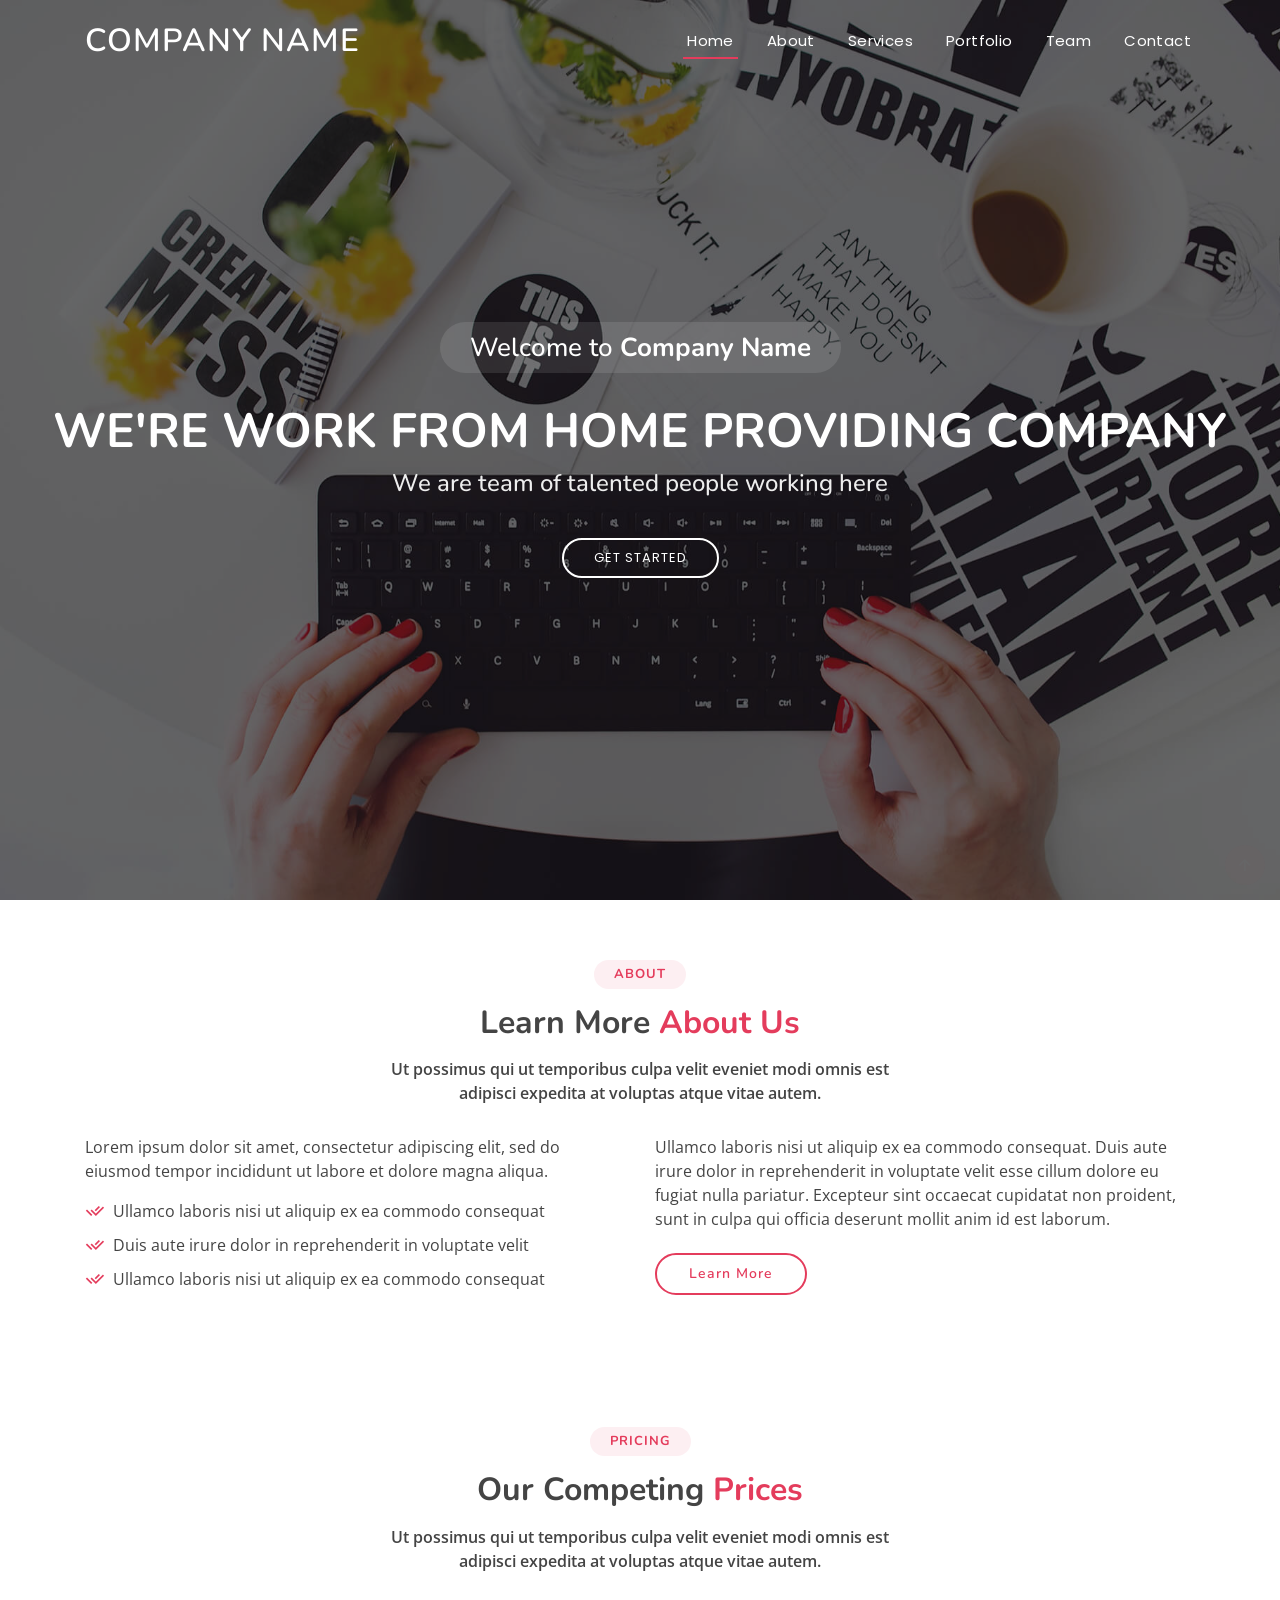
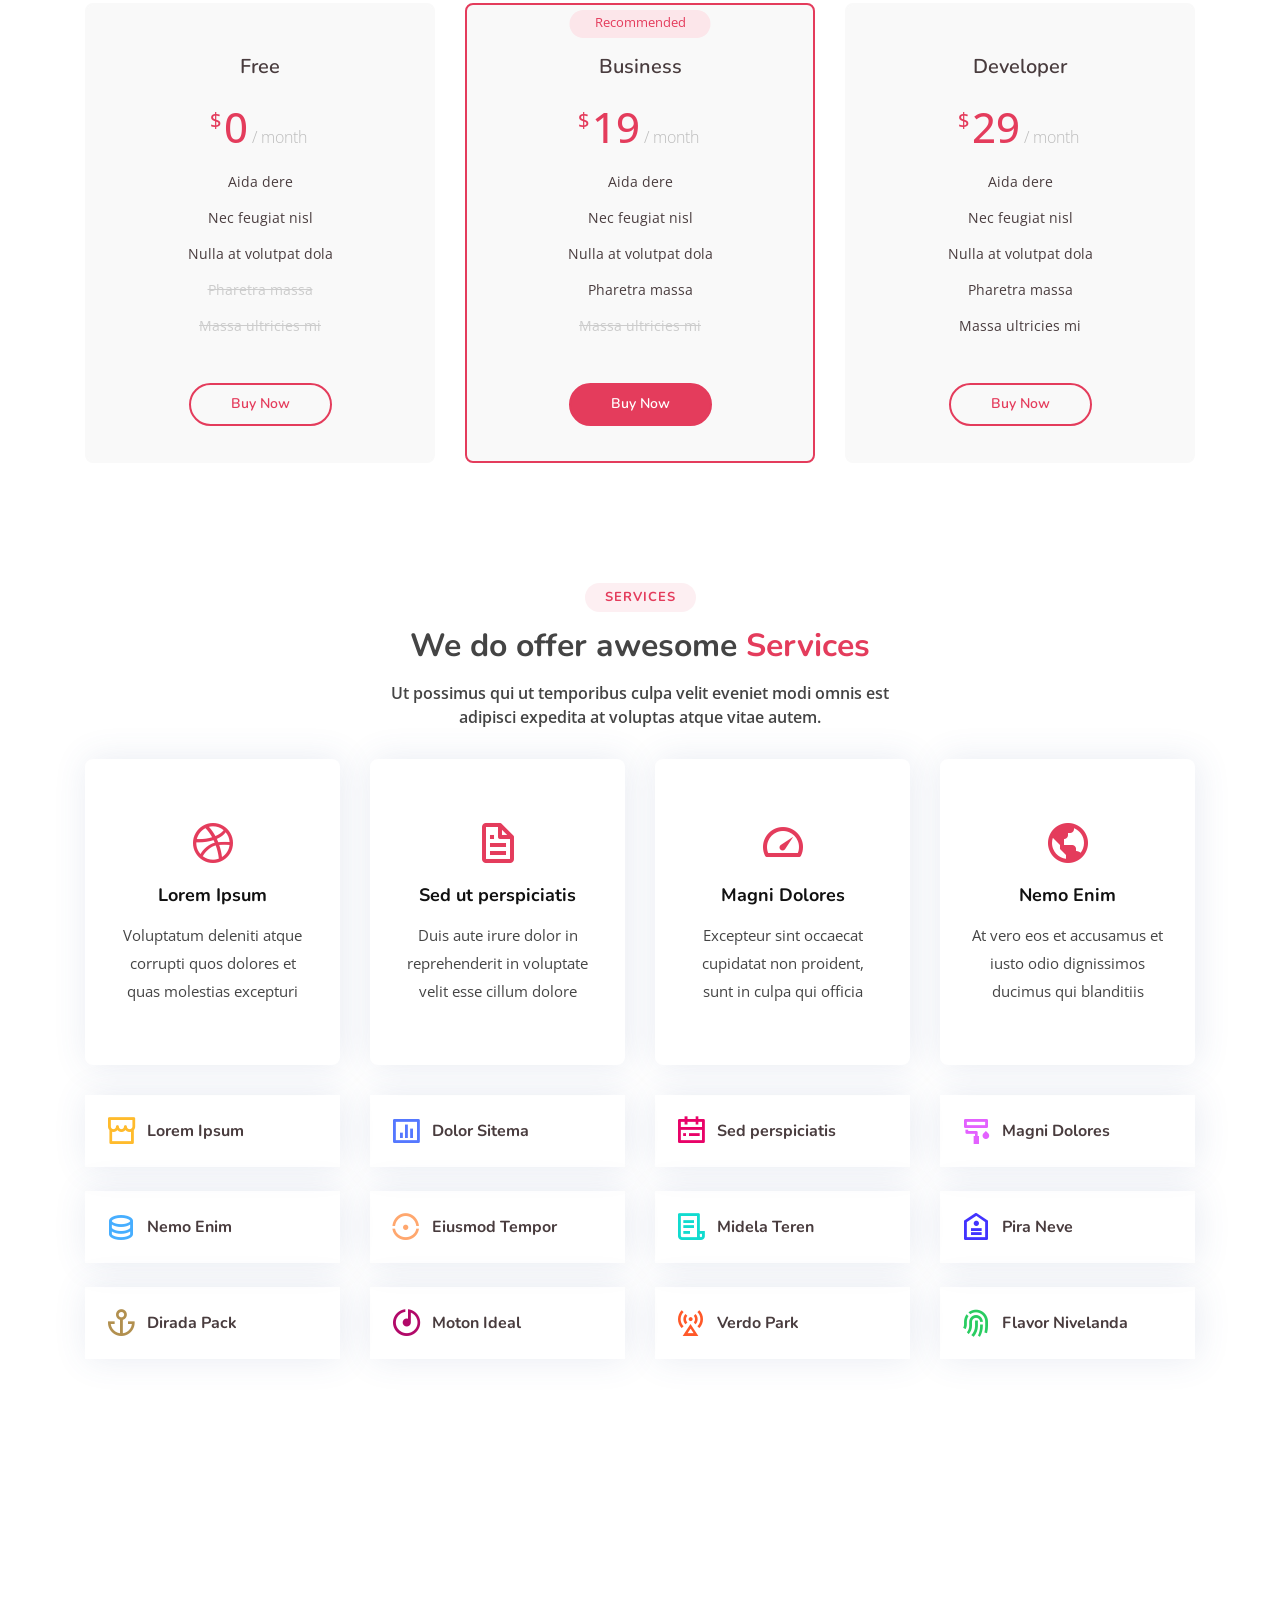
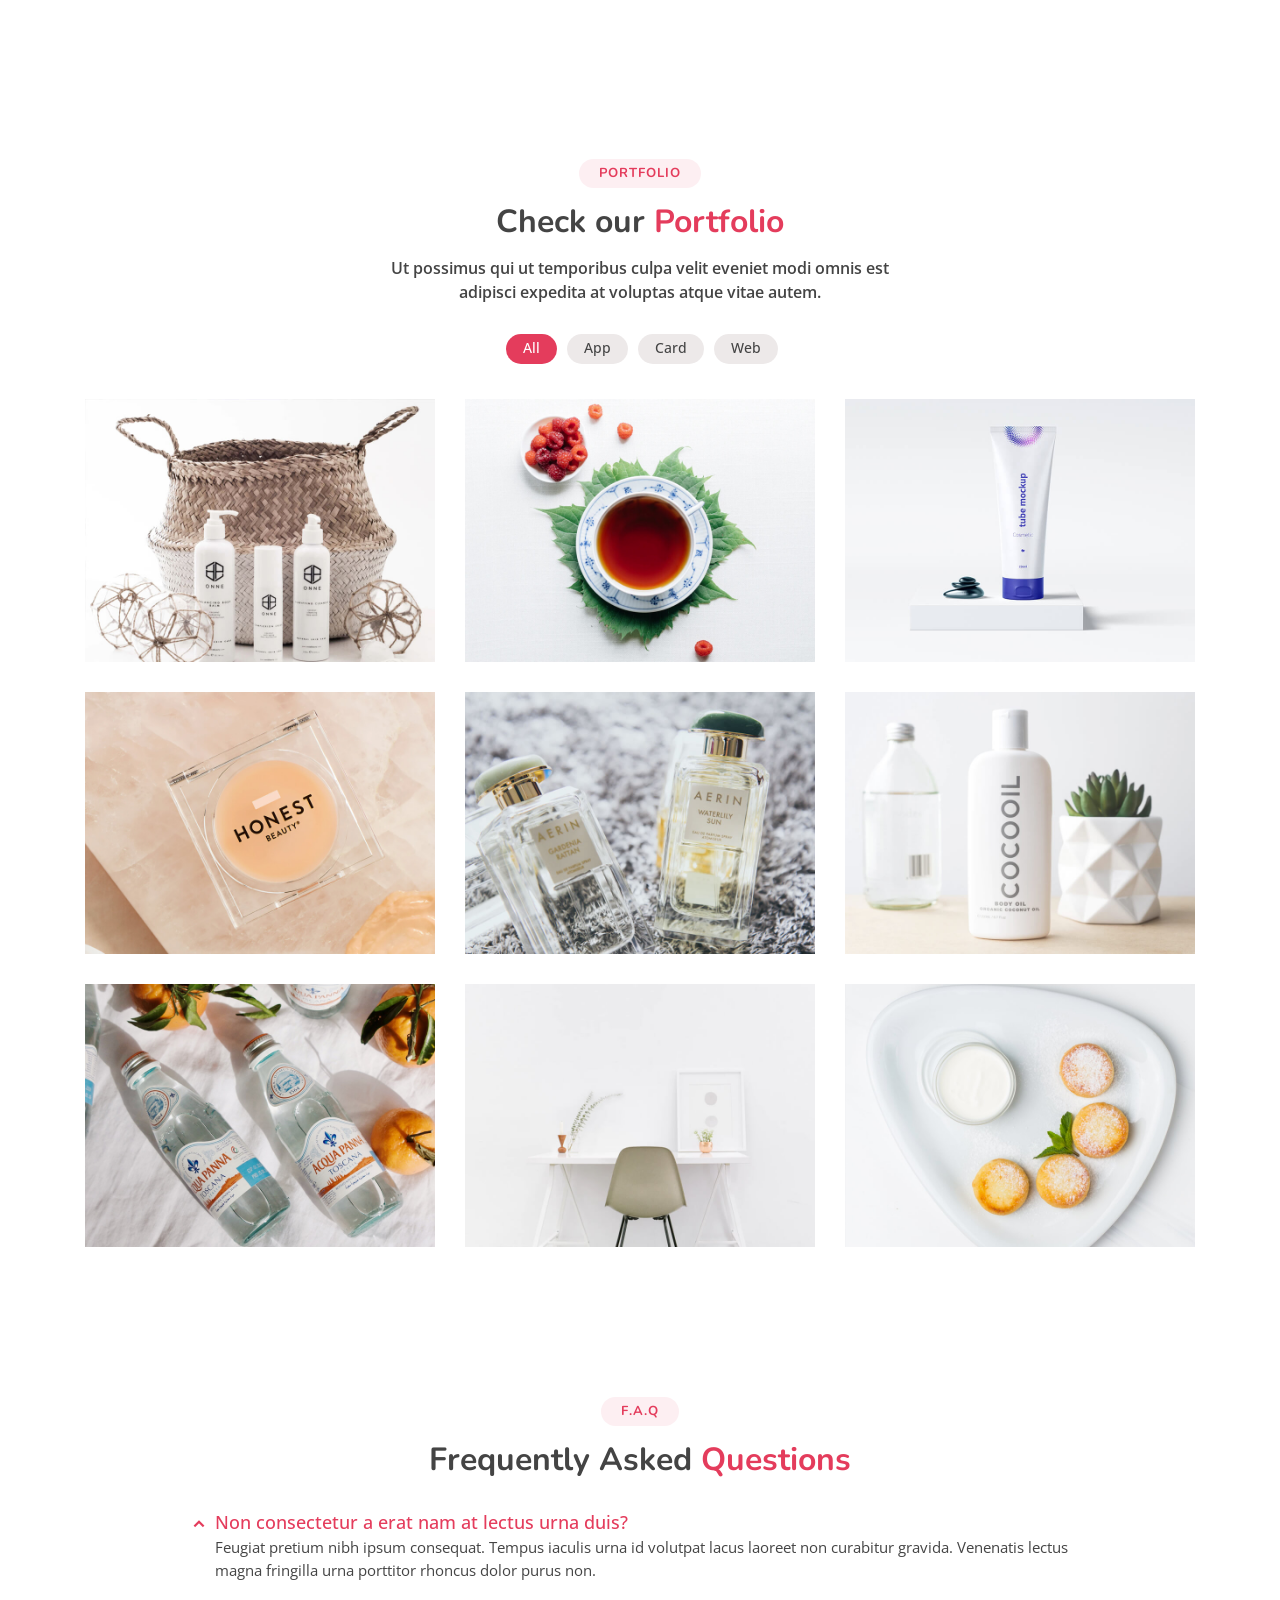
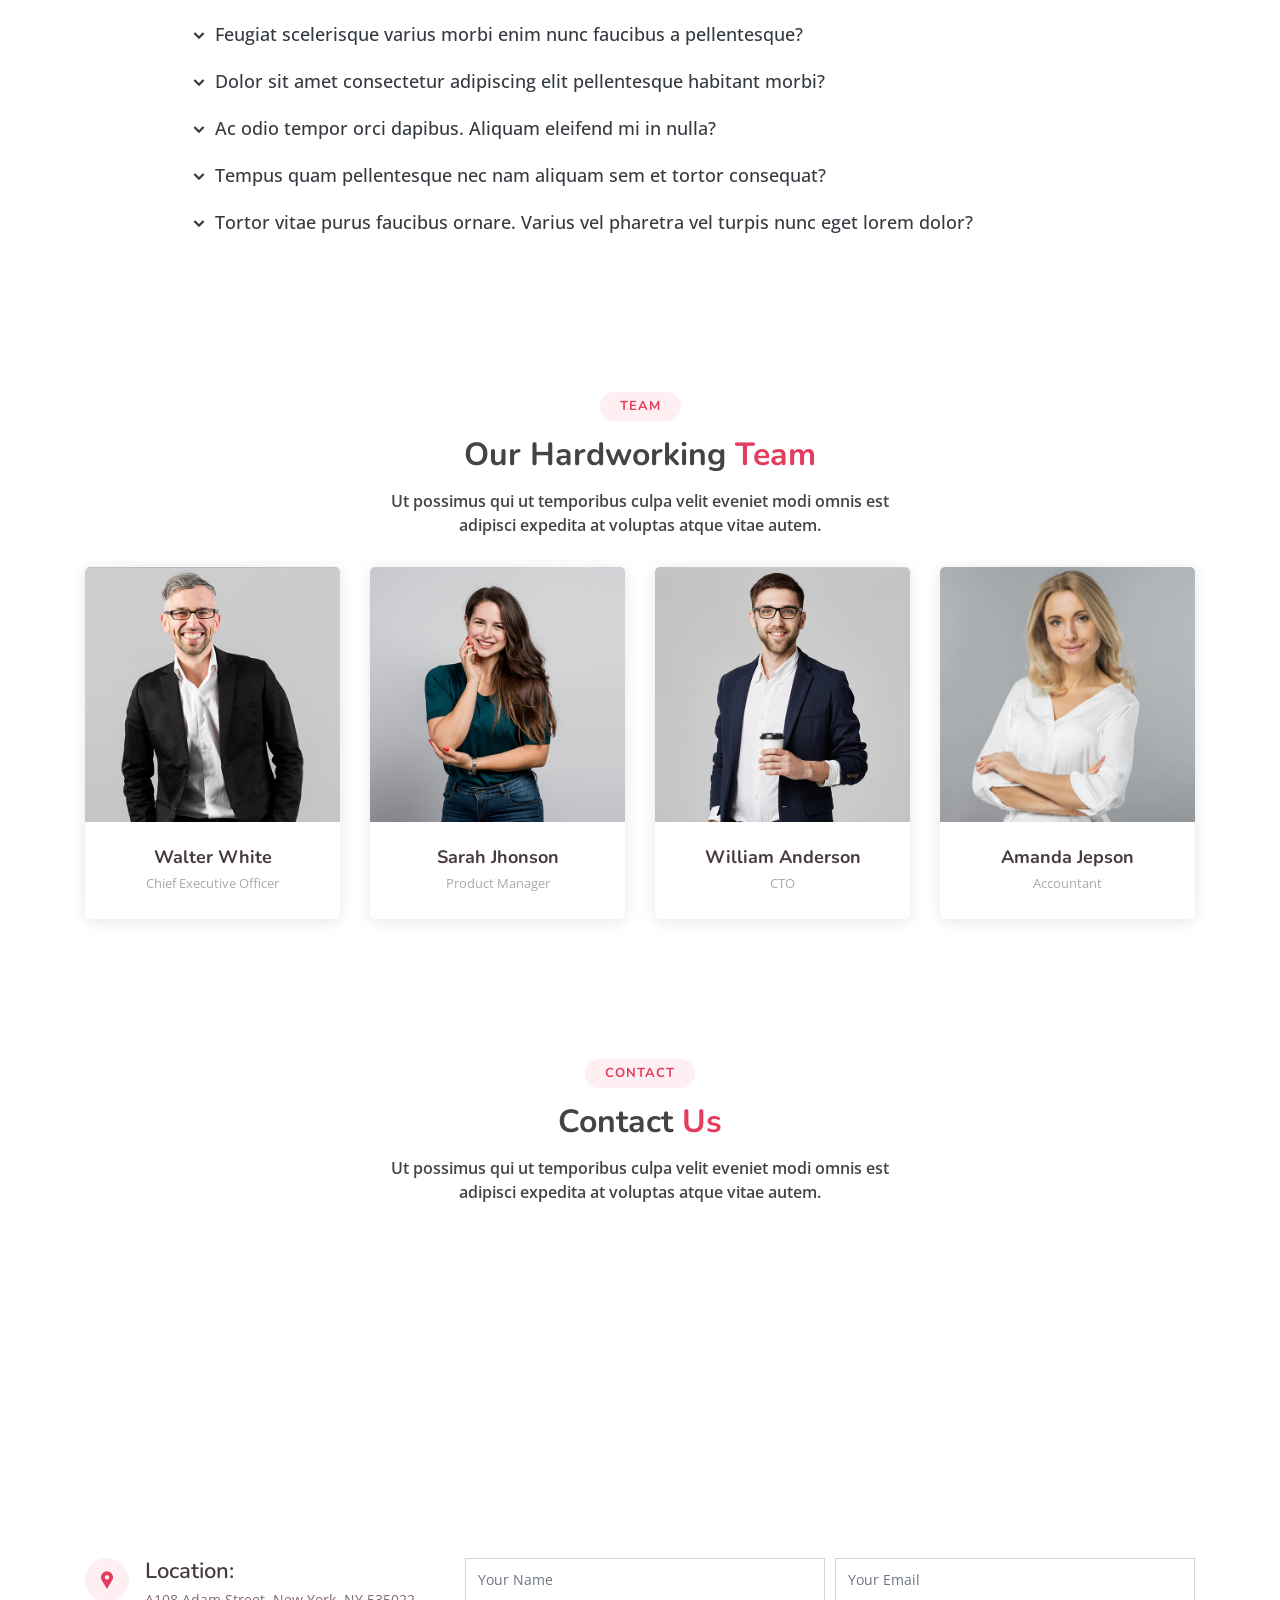
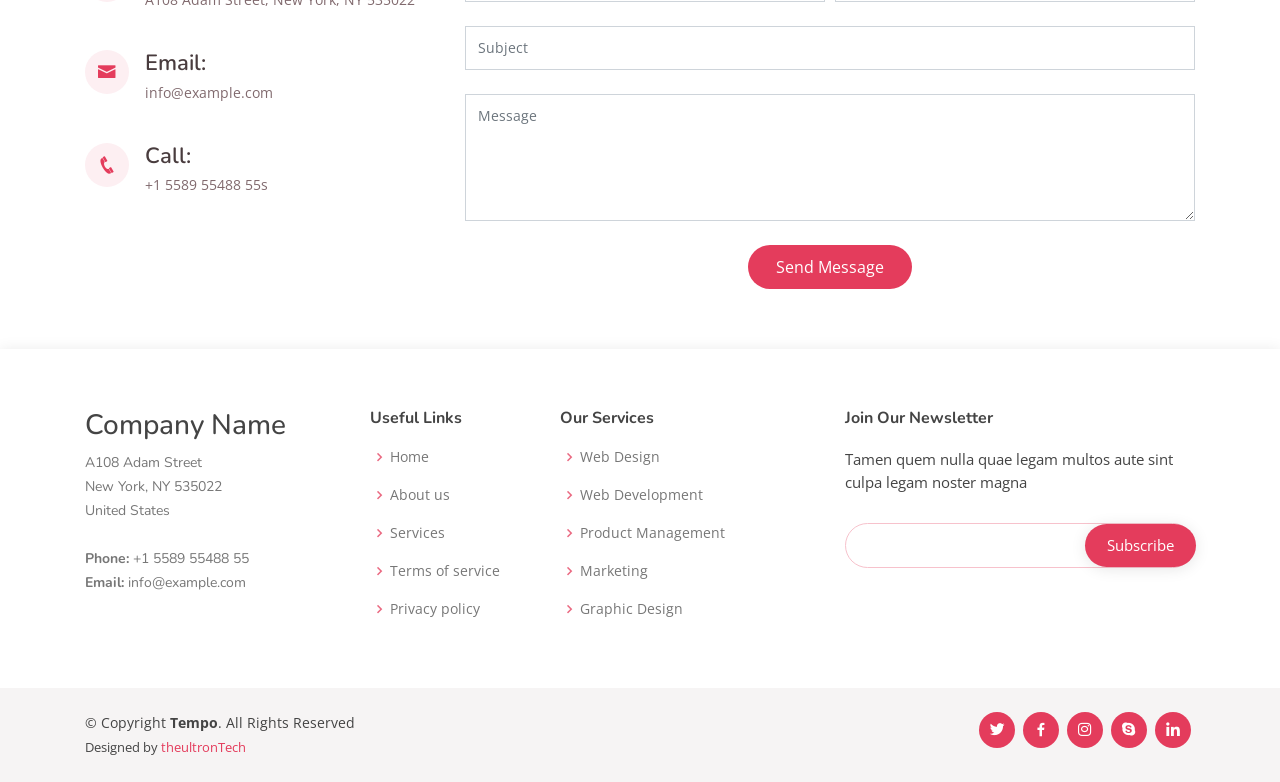
==== commit 93259586: "Title Header Responsive Fix - Mobile" ====
--- a/index.html
+++ b/index.html
@@ -5,7 +5,7 @@
     <meta charset="utf-8">
     <meta content="width=device-width, initial-scale=1.0" name="viewport">
 
-    <title>Your Company Name - Home</title>
+    <title>Company Name - Home</title>
     <meta content="" name="description">
     <meta content="" name="keywords">
 
@@ -35,7 +35,7 @@
     <header id="header" class="fixed-top ">
         <div class="container d-flex align-items-center">
 
-            <h1 class="logo mr-auto"><a href="index.html">Your Company Name</a></h1>
+            <h1 class="logo mr-auto"><a href="index.html">Company Name</a></h1>
             <!-- Uncomment below if you prefer to use an image logo -->
             <!-- <a href="index.html" class="logo mr-auto"><img src="assets/img/logo.png" alt="" class="img-fluid"></a>-->
 
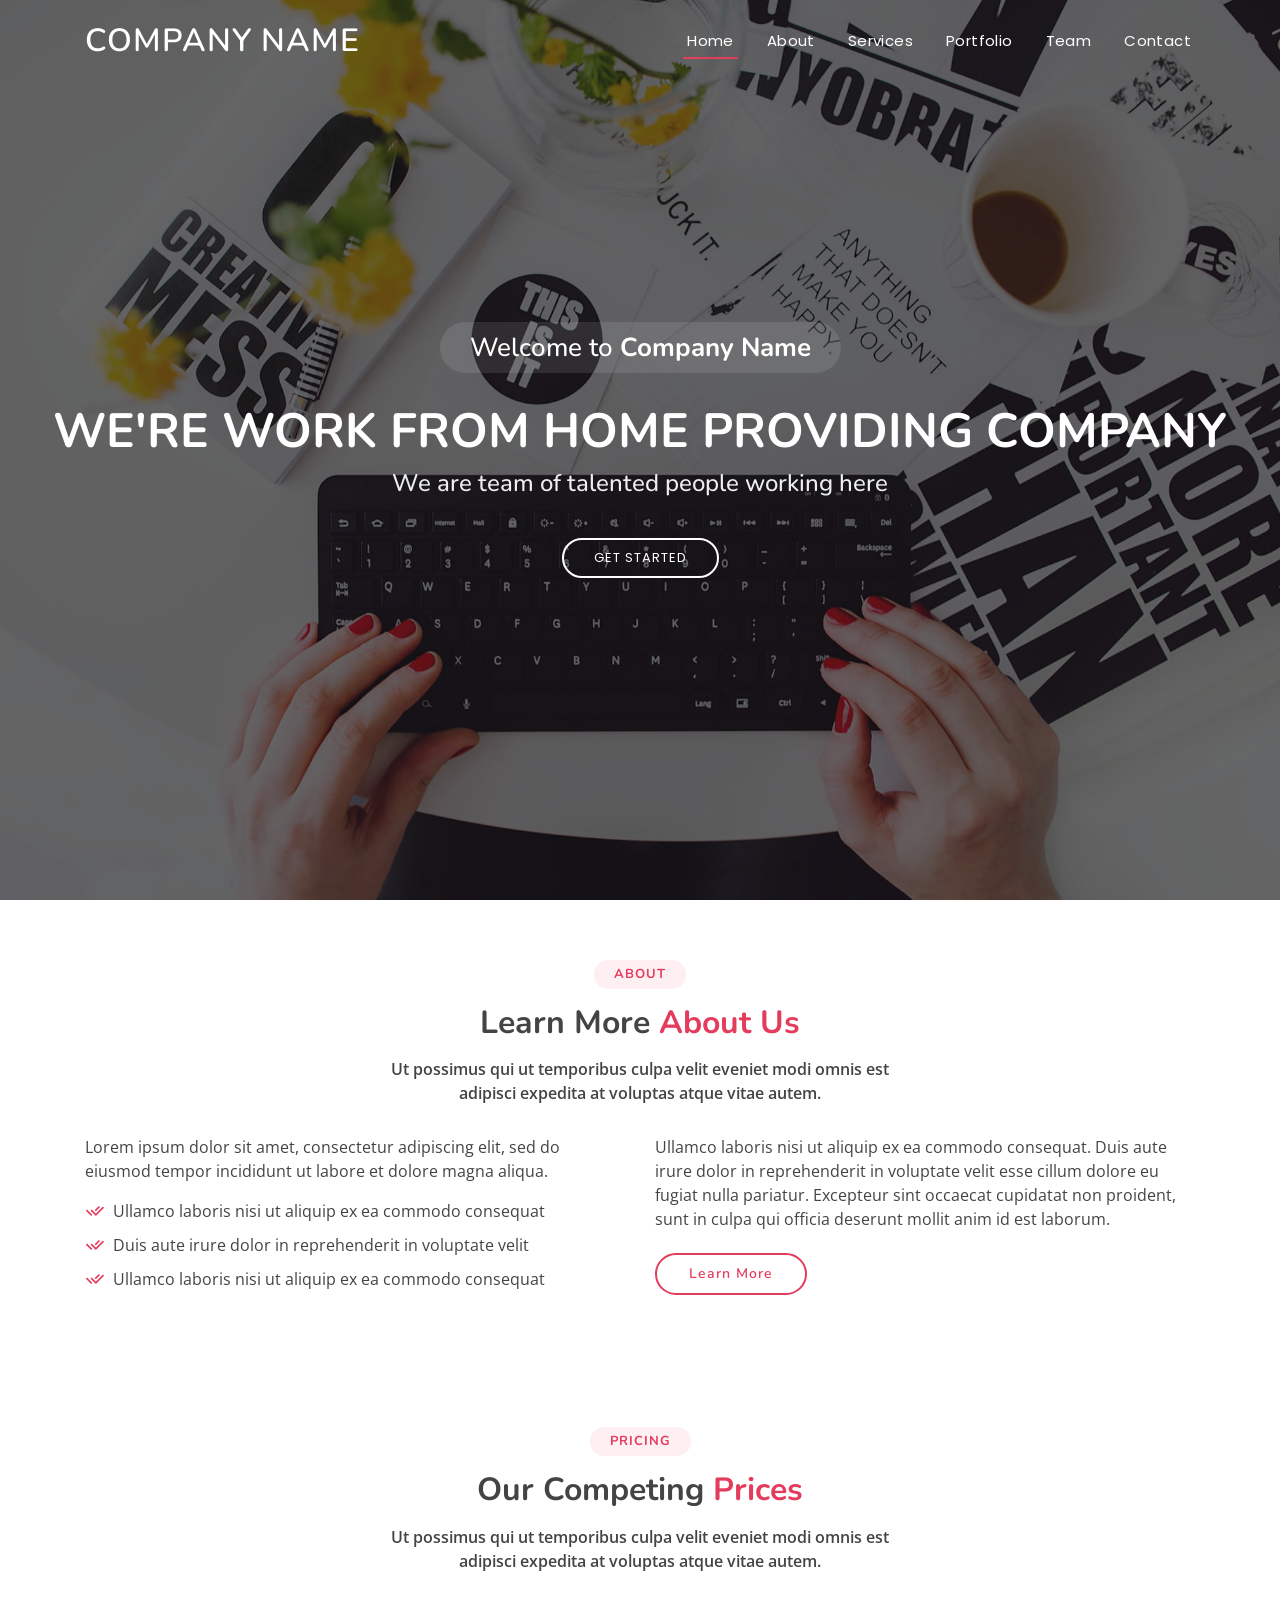
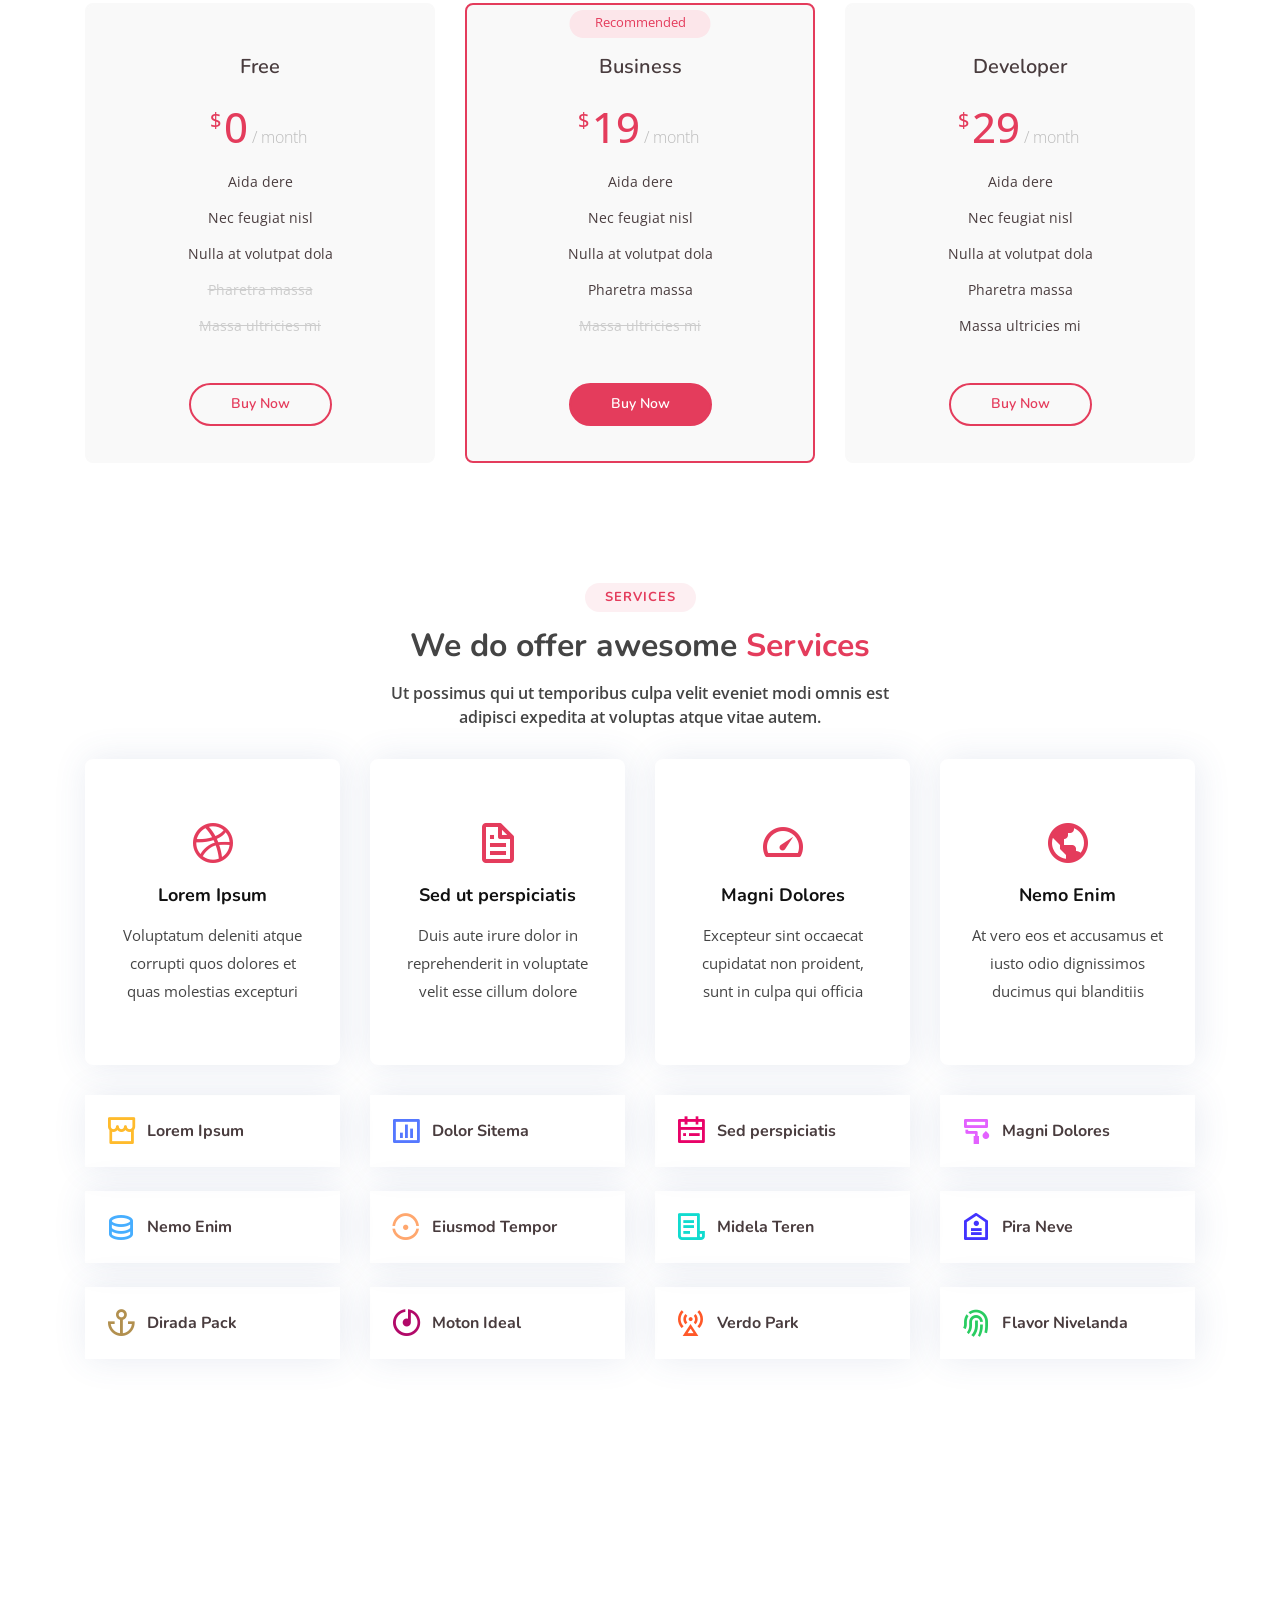
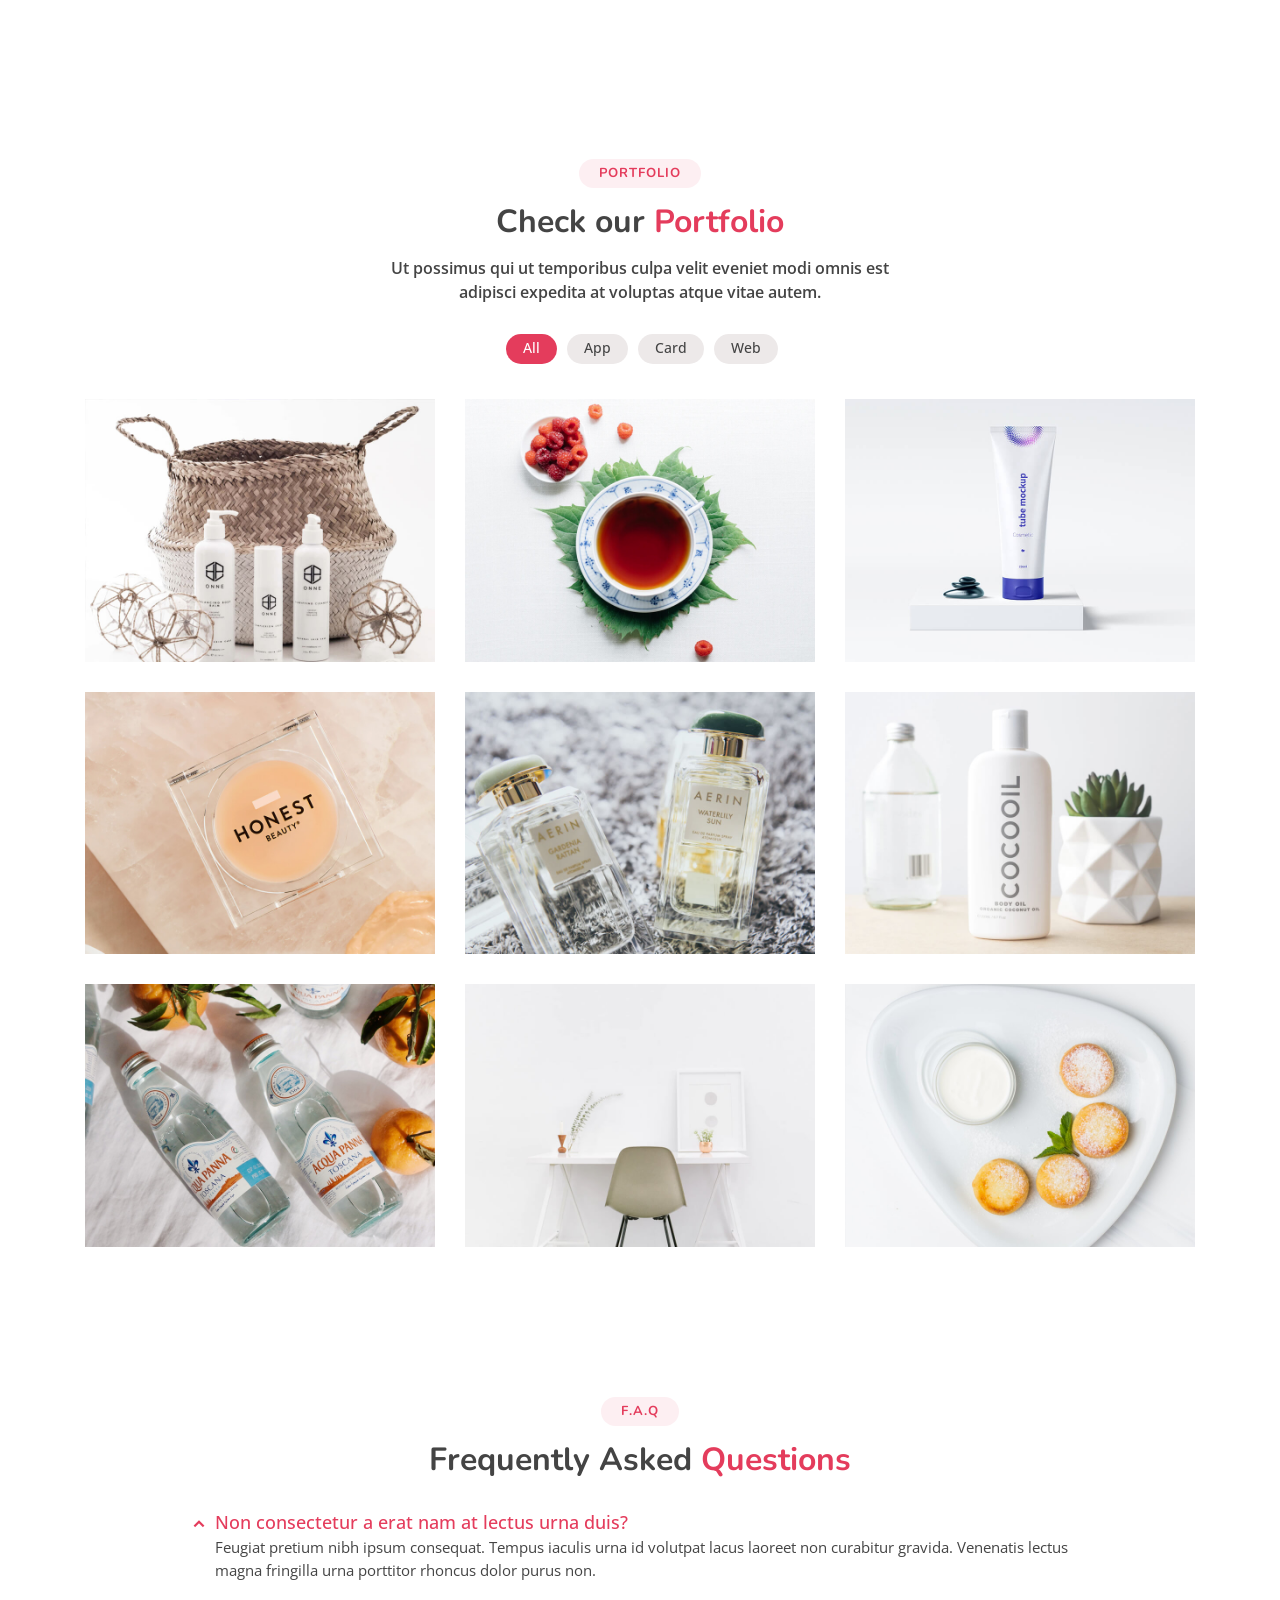
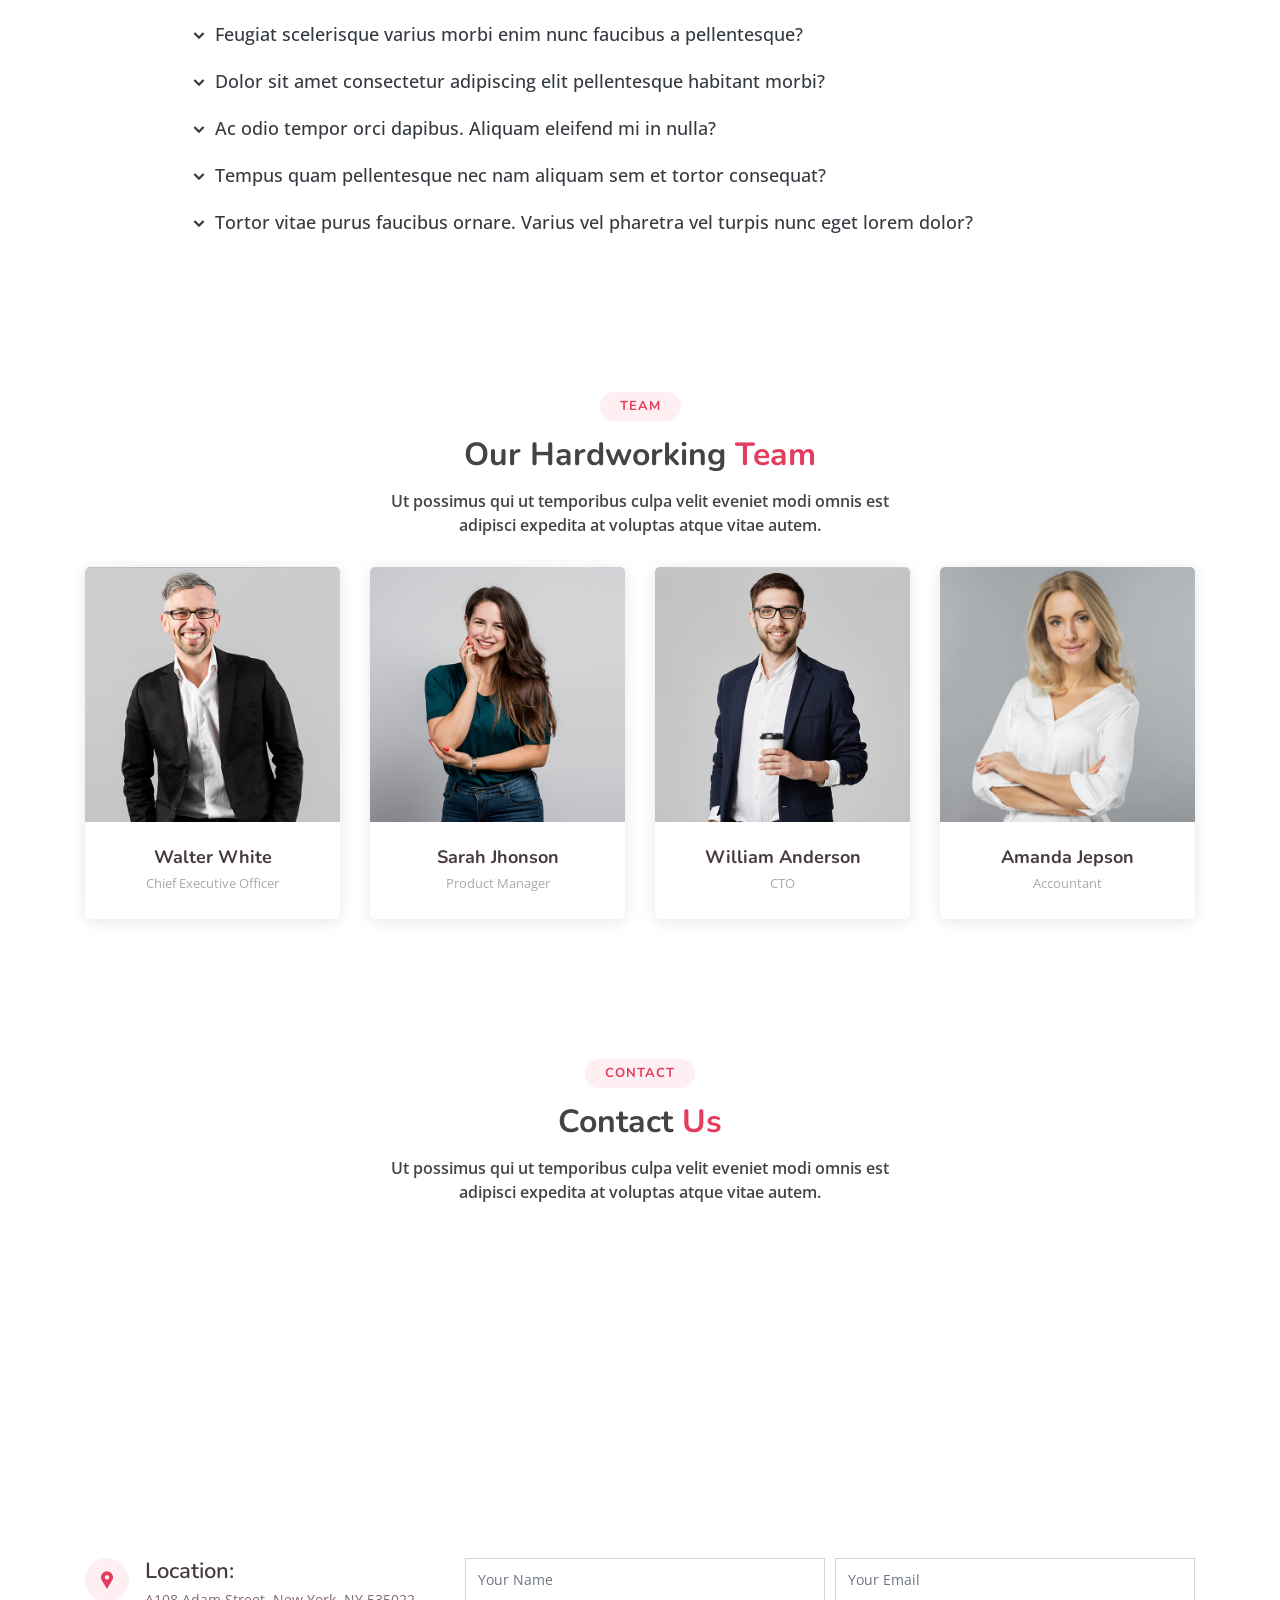
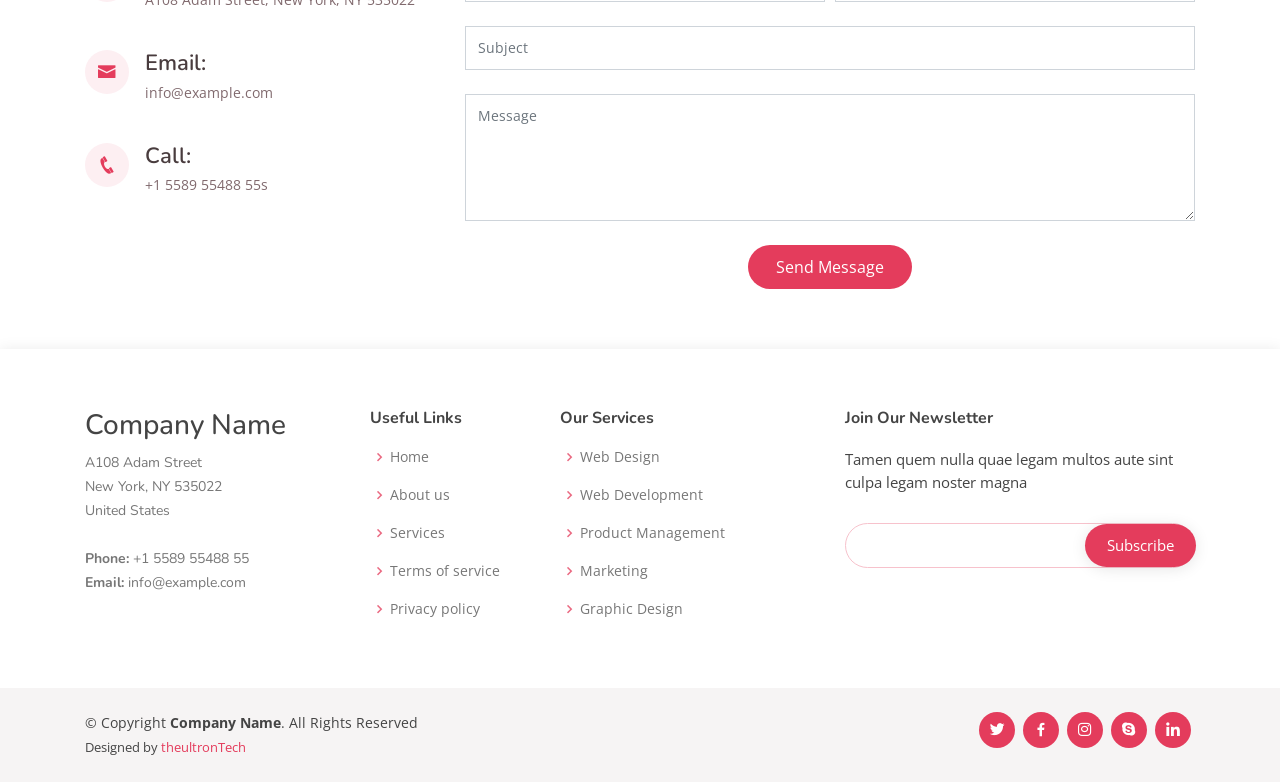
==== commit 3e272dd0: "Footer Update" ====
--- a/index.html
+++ b/index.html
@@ -758,7 +758,7 @@
 
             <div class="mr-md-auto text-center text-md-left">
                 <div class="copyright">
-                    &copy; Copyright <strong><span>Tempo</span></strong>. All Rights Reserved
+                    &copy; Copyright <strong><span>Company Name</span></strong>. All Rights Reserved
                 </div>
                 <div class="credits">
                     Designed by <a href="https://www.facebook.com/theultrontech">theultronTech</a>
